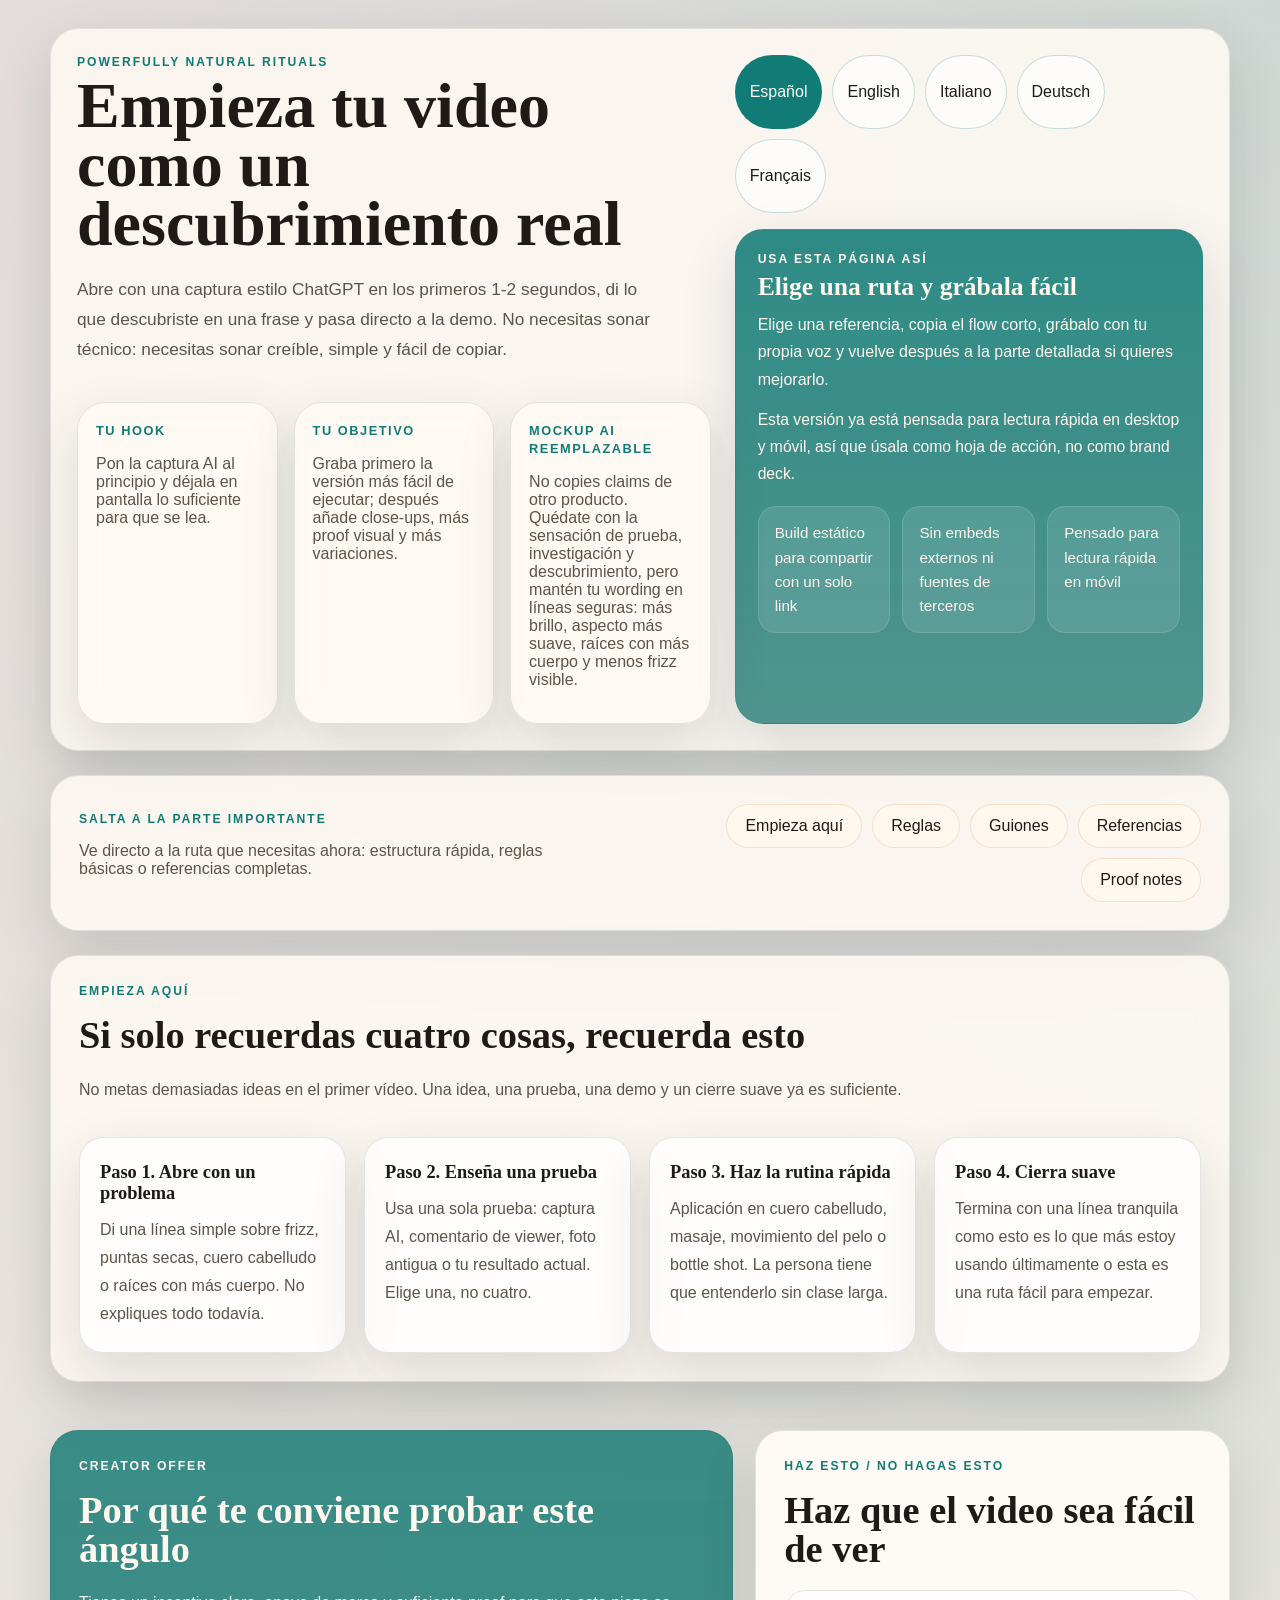
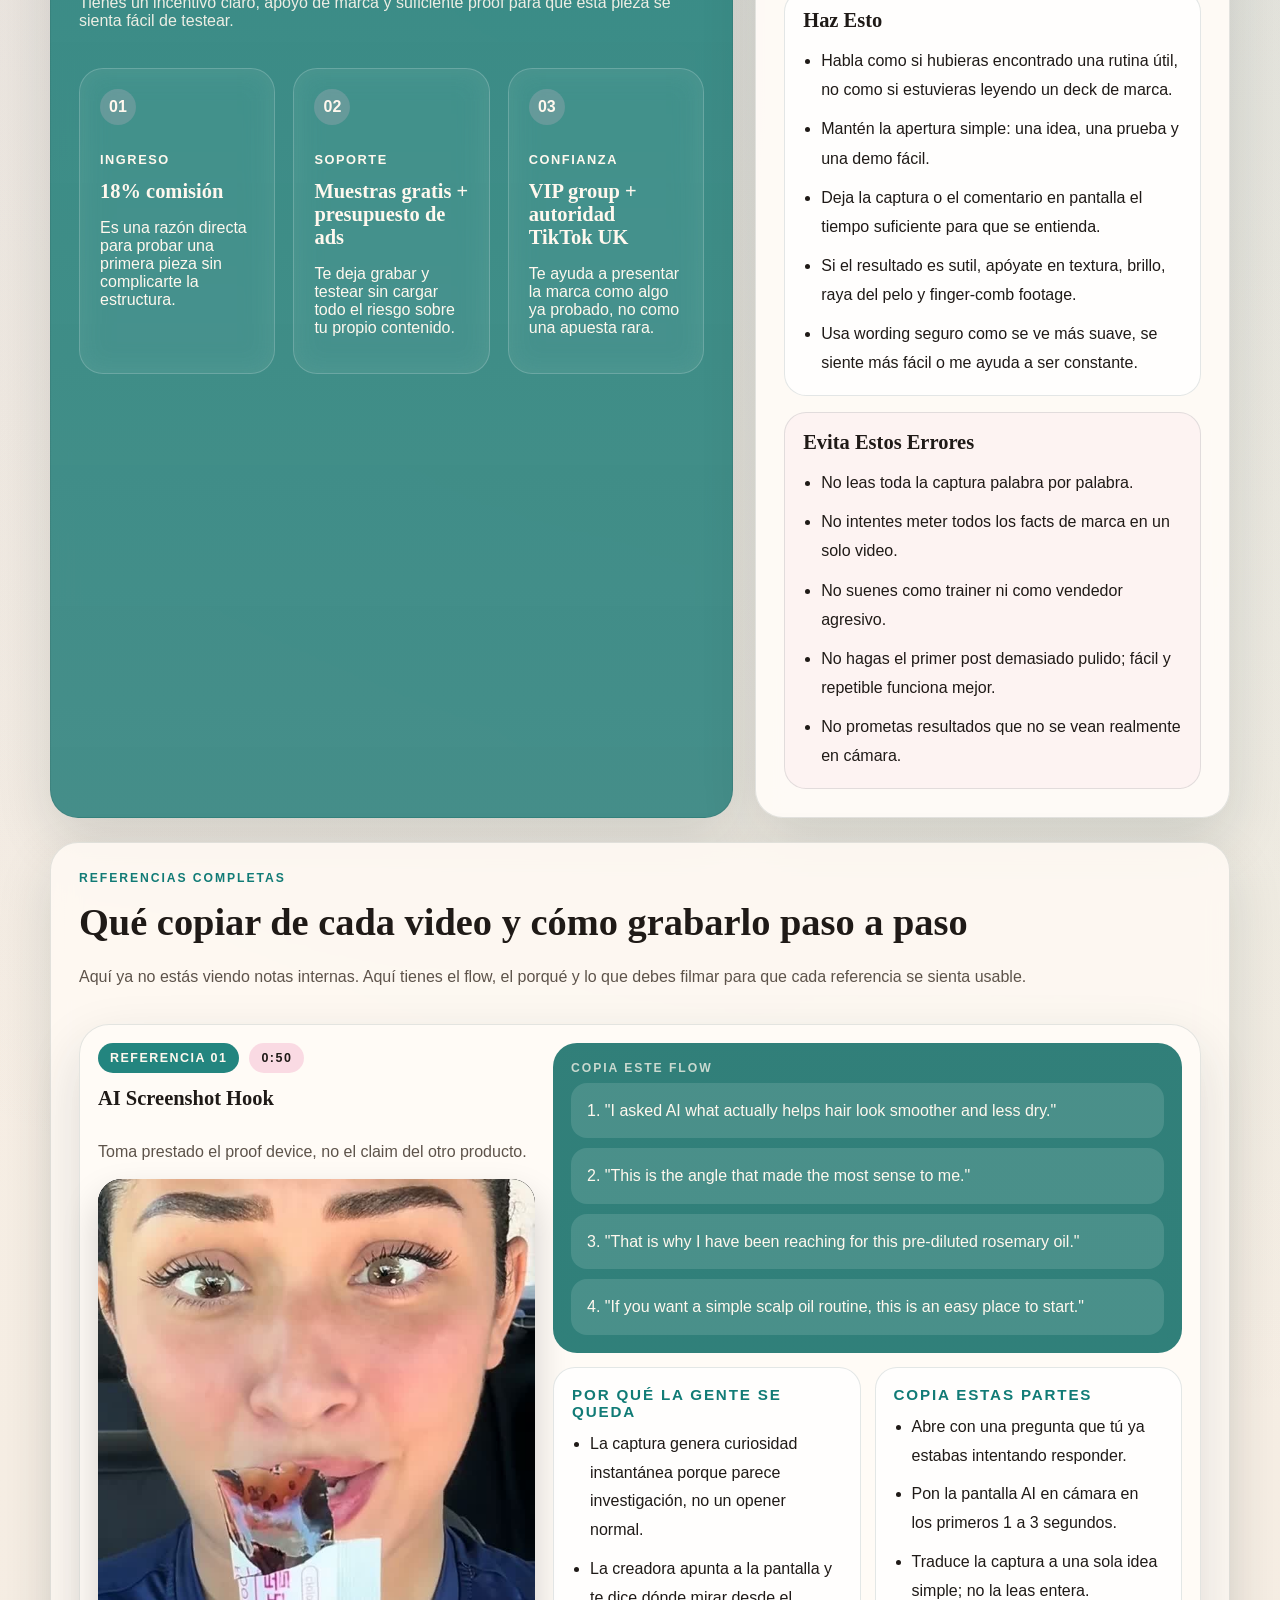
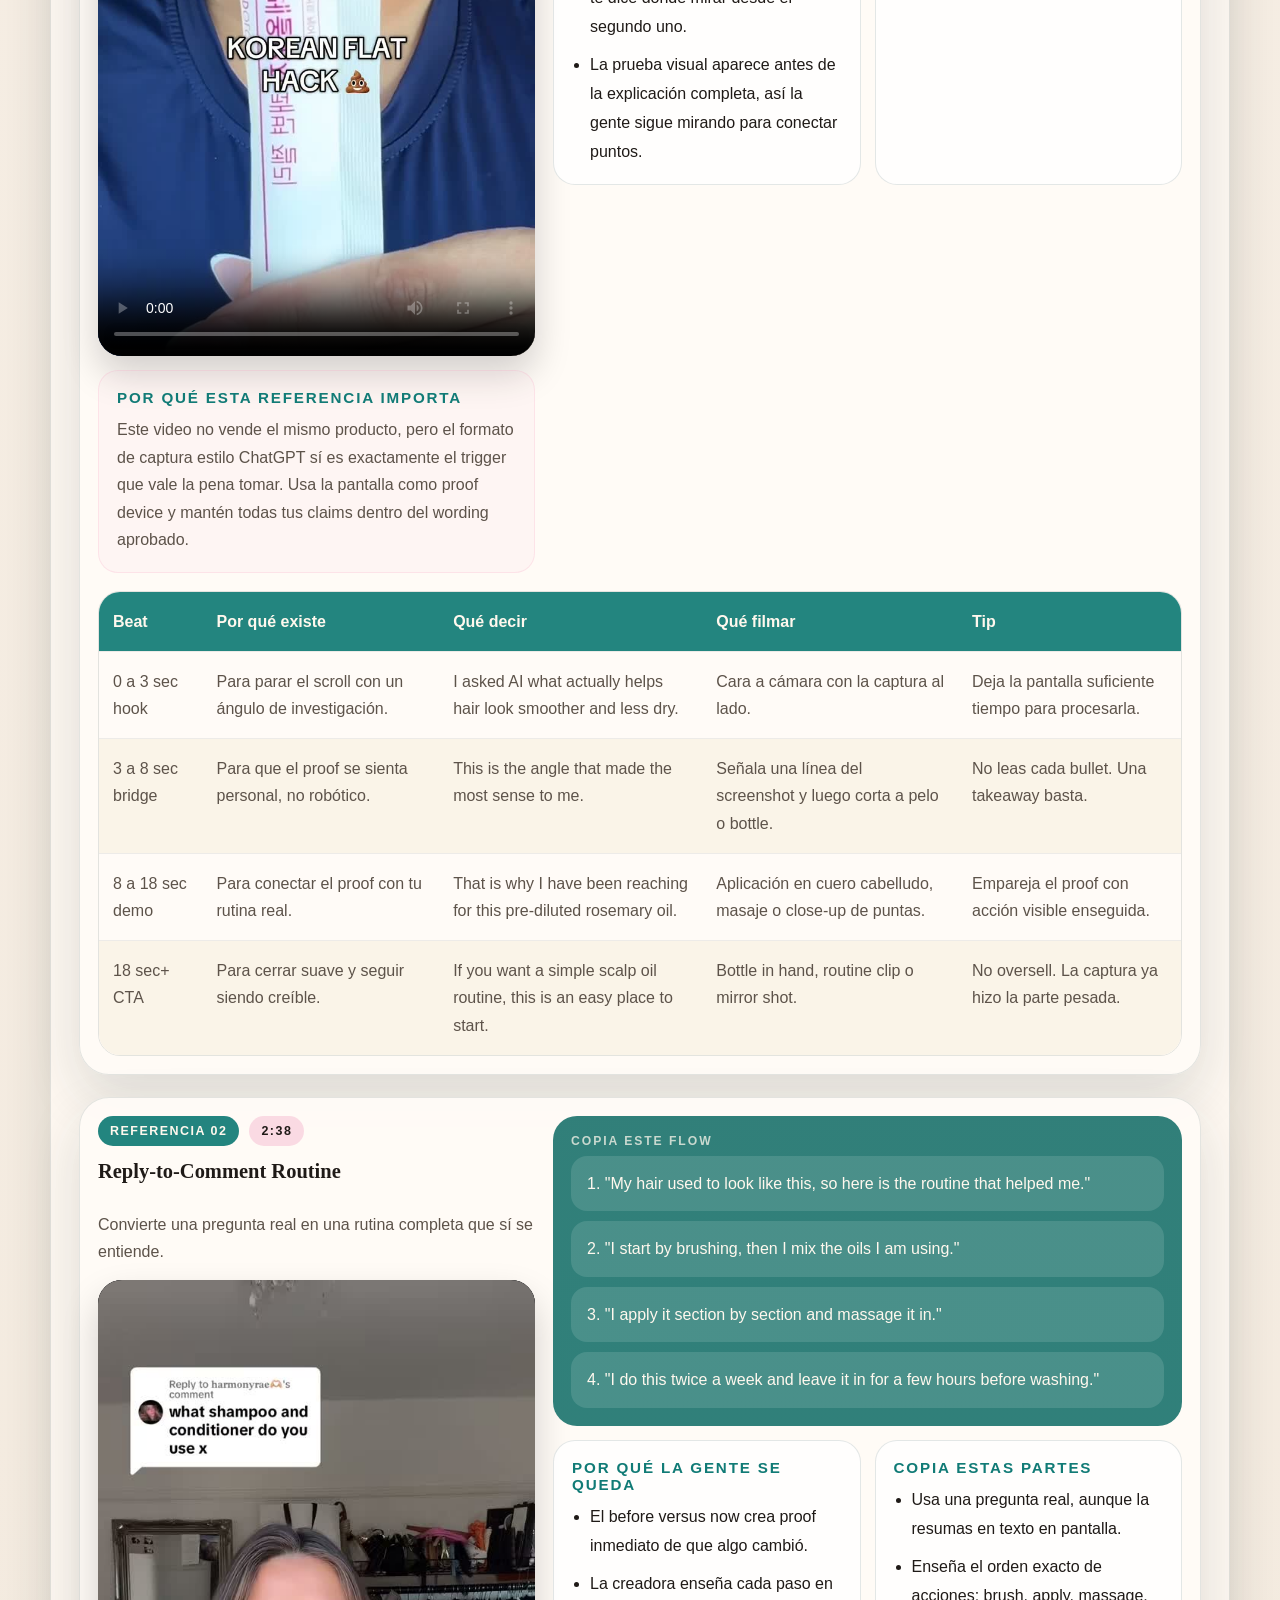
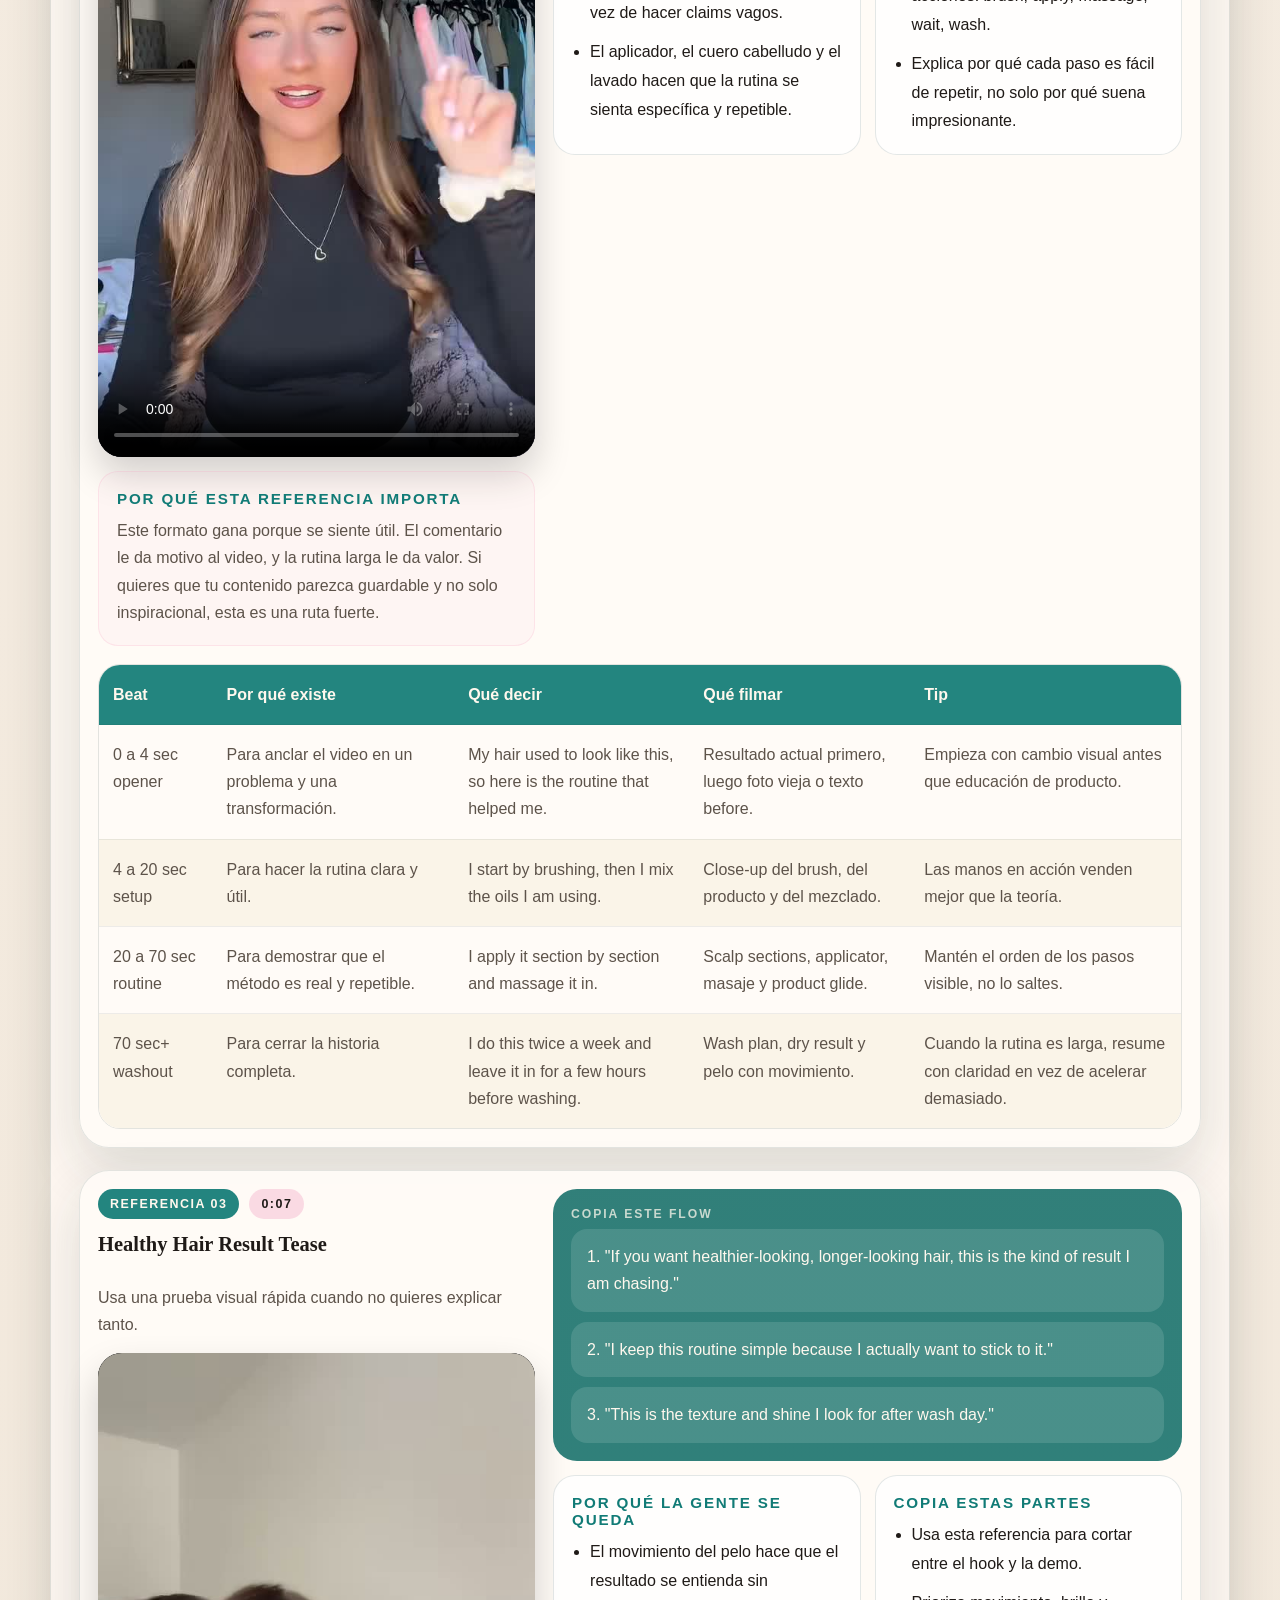
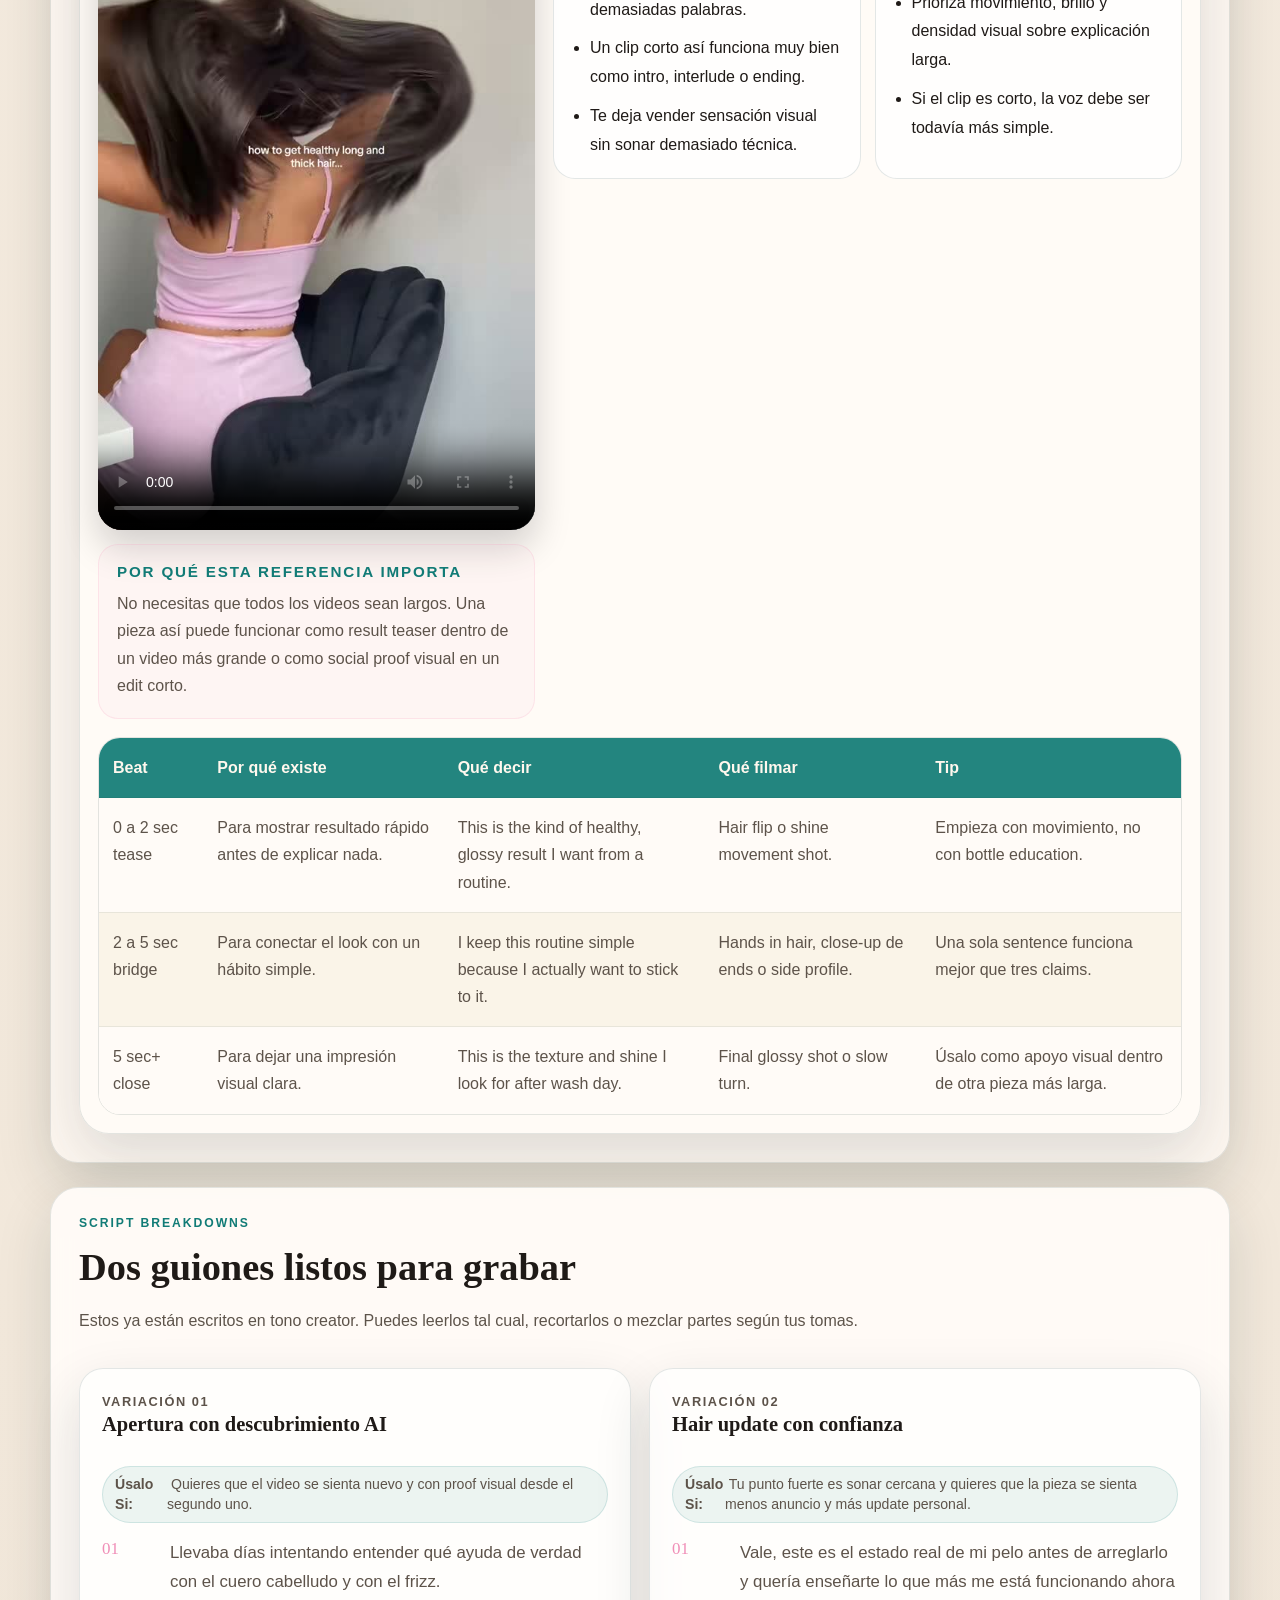
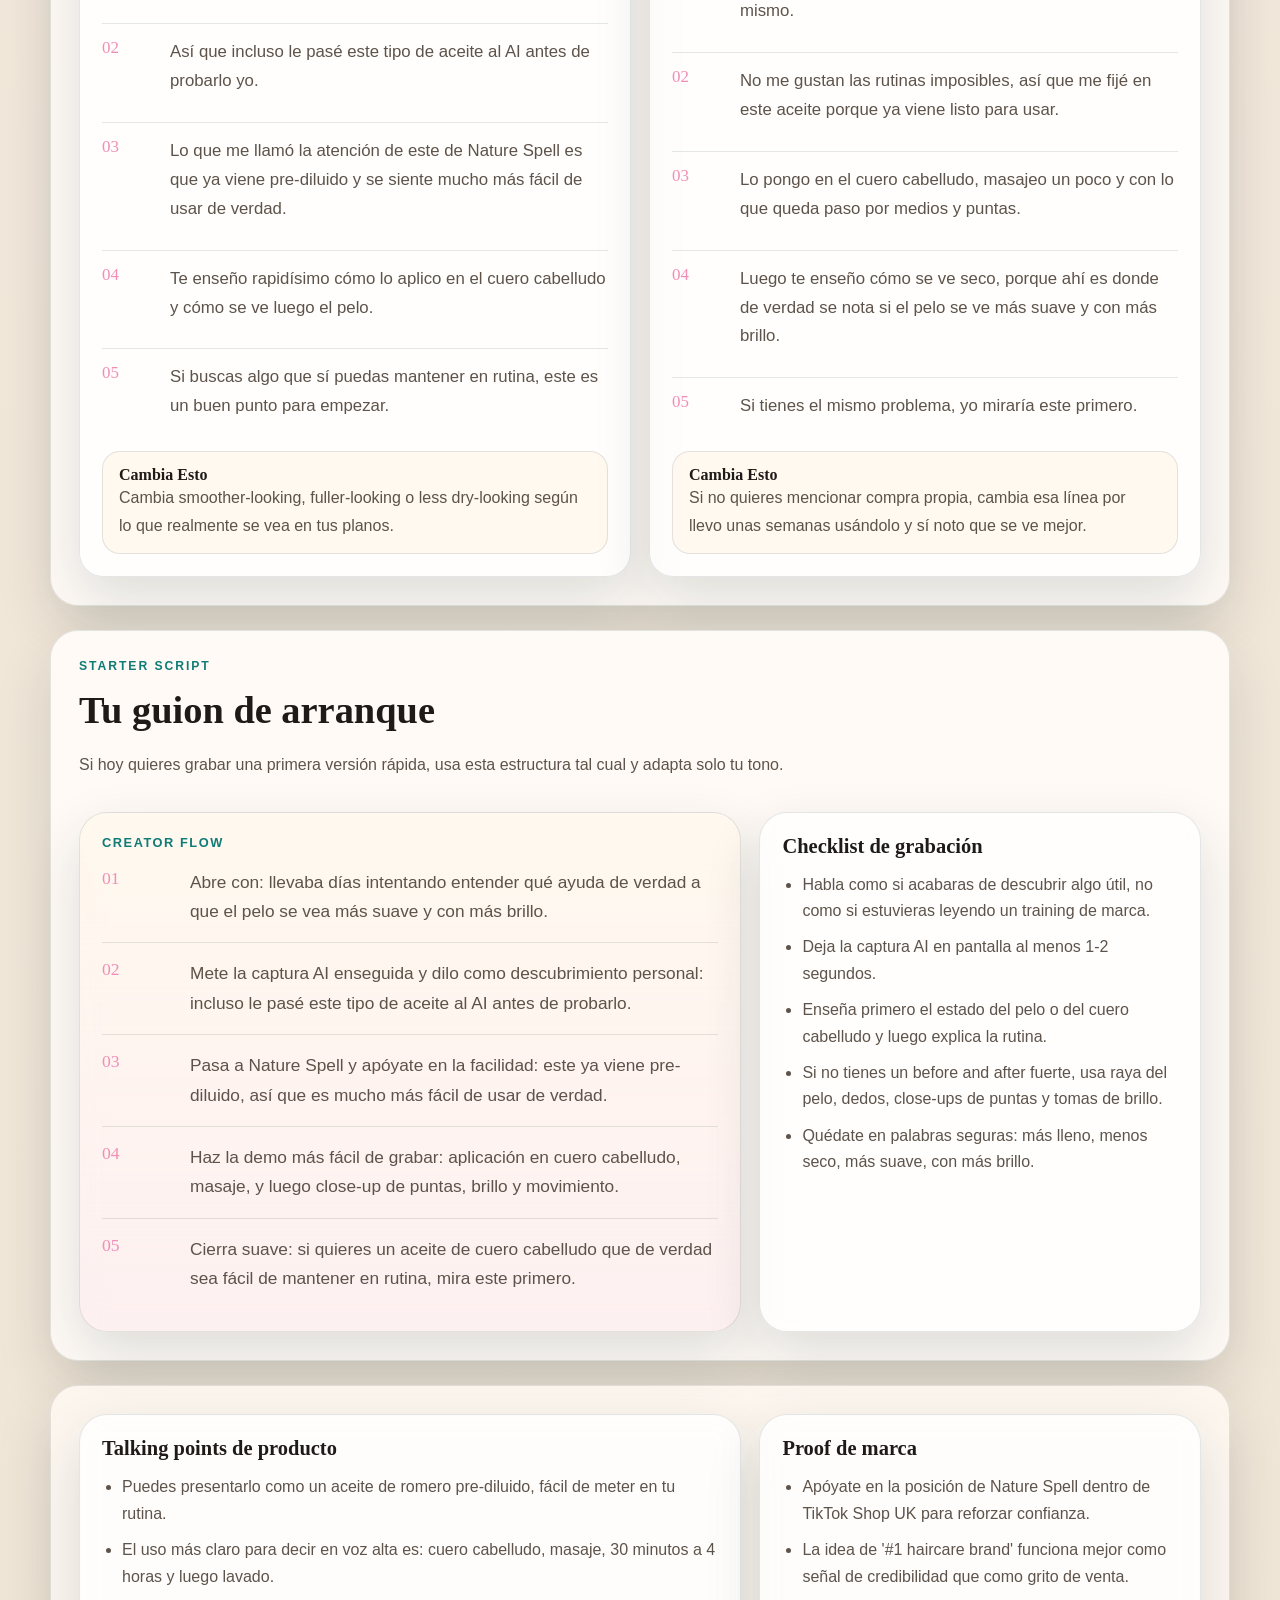
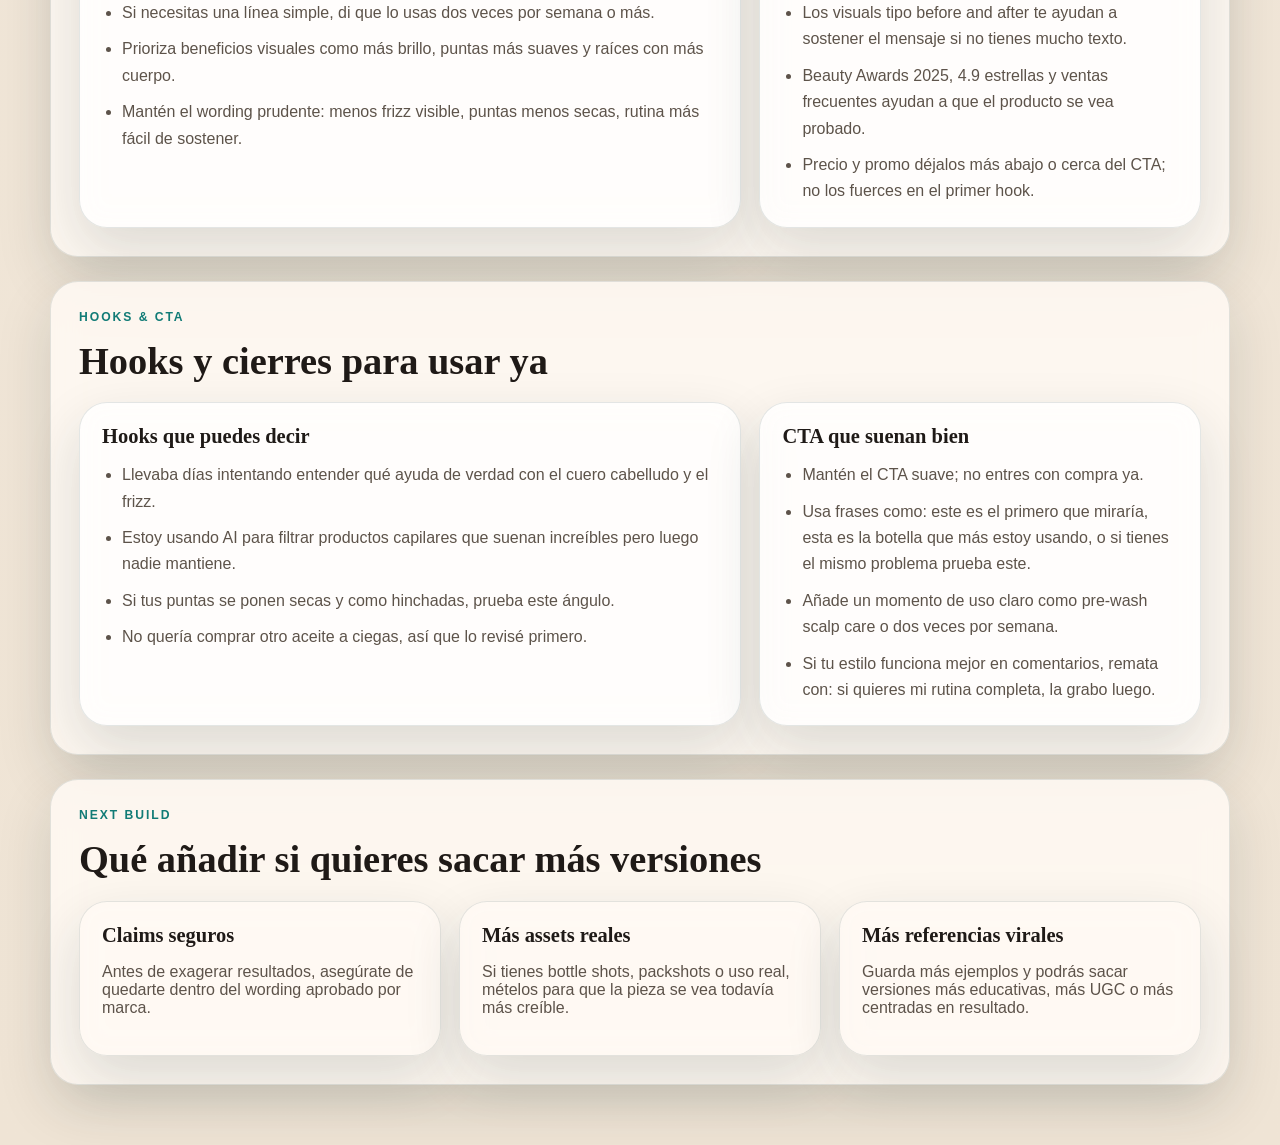
==== naturespell-site/index.html @ fb3a2ff1 "Restore detailed creator brief layout" ====
<!DOCTYPE html>
<html lang="es">
  <head>
    <meta charset="UTF-8" />
    <meta name="viewport" content="width=device-width, initial-scale=1.0" />
    <title>Nature Spell Creator Brief</title>
    <link rel="stylesheet" href="styles.css" />
  </head>
  <body>
    <div class="page-shell">
      <header class="topbar">
        <div class="topbar-copy">
          <p class="eyebrow" data-i18n="brandEyebrow"></p>
          <h1 data-i18n="heroTitle"></h1>
          <p class="lede topbar-lede" data-i18n="heroIntro"></p>

          <div class="hero-cards">
            <article class="mini-card">
              <span class="mini-label" data-i18n="focusLabel"></span>
              <p data-i18n="focusText"></p>
            </article>
            <article class="mini-card">
              <span class="mini-label" data-i18n="goalLabel"></span>
              <p data-i18n="goalText"></p>
            </article>
            <article class="mini-card">
              <span class="mini-label" data-i18n="mockupLabel"></span>
              <p data-i18n="heroNote"></p>
            </article>
          </div>
        </div>
        <div class="topbar-side">
          <div class="language-switcher" aria-label="Language switcher">
            <button class="lang-btn active" data-lang="es">Español</button>
            <button class="lang-btn" data-lang="en">English</button>
            <button class="lang-btn" data-lang="it">Italiano</button>
            <button class="lang-btn" data-lang="de">Deutsch</button>
            <button class="lang-btn" data-lang="fr">Français</button>
          </div>

          <article class="guide-card">
            <p class="eyebrow" data-i18n="guideEyebrow"></p>
            <h2 class="guide-title" data-i18n="guideTitle"></h2>
            <p class="guide-copy" data-i18n="guideBody"></p>
            <p class="guide-note" data-i18n="guideNote"></p>
            <div class="guide-pill-grid" id="guidePills"></div>
          </article>
        </div>
      </header>

      <main>
        <section class="jump-strip section">
          <div class="jump-copy">
            <p class="eyebrow" data-i18n="jumpEyebrow"></p>
            <p class="section-copy" data-i18n="jumpIntro"></p>
          </div>
          <div class="jump-links" id="jumpChips"></div>
        </section>

        <section class="section start-section" id="start">
          <div class="section-heading">
            <p class="eyebrow" data-i18n="startEyebrow"></p>
            <h2 data-i18n="startTitle"></h2>
            <p class="section-copy" data-i18n="startIntro"></p>
          </div>
          <div class="start-grid" id="startCards"></div>
        </section>

        <section class="creator-grid">
          <article class="section offer-panel" id="proof-notes">
            <div class="section-heading">
              <p class="eyebrow" data-i18n="offerEyebrow"></p>
              <h2 data-i18n="offerTitle"></h2>
              <p class="section-copy" data-i18n="offerIntro"></p>
            </div>
            <div class="offer-grid" id="offerCards"></div>
          </article>

          <article class="section rules-panel" id="rules">
            <div class="section-heading">
              <p class="eyebrow" data-i18n="rulesEyebrow"></p>
              <h2 data-i18n="rulesTitle"></h2>
            </div>
            <div class="rules-card-grid">
              <article class="rule-card">
                <h3 data-i18n="doTitle"></h3>
                <ul id="doList"></ul>
              </article>
              <article class="rule-card rule-card-soft">
                <h3 data-i18n="dontTitle"></h3>
                <ul id="dontList"></ul>
              </article>
            </div>
          </article>
        </section>

        <section class="section reference-detail-section" id="references">
          <div class="section-heading">
            <p class="eyebrow" data-i18n="referenceDetailEyebrow"></p>
            <h2 data-i18n="referenceDetailTitle"></h2>
            <p class="section-copy" data-i18n="referenceDetailIntro"></p>
          </div>
          <div class="reference-detail-grid" id="referenceDetailCards"></div>
        </section>

        <section class="section section-alt" id="brief-table">
          <div class="section-heading">
            <p class="eyebrow" data-i18n="scriptBreakdownEyebrow"></p>
            <h2 data-i18n="scriptBreakdownTitle"></h2>
            <p class="section-copy" data-i18n="scriptBreakdownIntro"></p>
          </div>
          <div class="script-breakdown-grid" id="scriptBreakdowns"></div>
        </section>

        <section class="section section-alt">
          <div class="section-heading">
            <p class="eyebrow" data-i18n="starterEyebrow"></p>
            <h2 data-i18n="starterTitle"></h2>
            <p class="section-copy" data-i18n="starterIntro"></p>
          </div>
          <div class="starter-layout">
            <article class="script-card">
              <div class="script-card-header">
                <span data-i18n="scriptLabel"></span>
              </div>
              <div id="starterScript"></div>
            </article>
            <article class="tip-card">
              <h3 data-i18n="creatorChecklistTitle"></h3>
              <ul id="creatorChecklist"></ul>
            </article>
          </div>
        </section>

        <section class="section">
          <div class="two-column">
            <article class="tip-card">
              <h3 data-i18n="productBulletsTitle"></h3>
              <ul id="productBullets"></ul>
            </article>
            <article class="tip-card">
              <h3 data-i18n="brandBulletsTitle"></h3>
              <ul id="brandBullets"></ul>
            </article>
          </div>
        </section>

        <section class="section">
          <div class="section-heading">
            <p class="eyebrow" data-i18n="hooksEyebrow"></p>
            <h2 data-i18n="hooksTitle"></h2>
          </div>
          <div class="two-column">
            <article class="tip-card">
              <h3 data-i18n="hooksCardTitle"></h3>
              <ul id="hookList"></ul>
            </article>
            <article class="tip-card">
              <h3 data-i18n="ctaCardTitle"></h3>
              <ul id="ctaList"></ul>
            </article>
          </div>
        </section>

        <section class="section">
          <div class="section-heading">
            <p class="eyebrow" data-i18n="nextEyebrow"></p>
            <h2 data-i18n="nextTitle"></h2>
          </div>
          <div class="next-grid">
            <article class="next-card">
              <h3 data-i18n="nextBlockOneTitle"></h3>
              <p data-i18n="nextBlockOneBody"></p>
            </article>
            <article class="next-card">
              <h3 data-i18n="nextBlockTwoTitle"></h3>
              <p data-i18n="nextBlockTwoBody"></p>
            </article>
            <article class="next-card">
              <h3 data-i18n="nextBlockThreeTitle"></h3>
              <p data-i18n="nextBlockThreeBody"></p>
            </article>
          </div>
        </section>
      </main>
    </div>

    <script src="script.js"></script>
  </body>
</html>
---- naturespell-site/styles.css ----
:root {
  --bg: #f4efe6;
  --paper: rgba(255, 250, 244, 0.86);
  --paper-strong: rgba(255, 251, 247, 0.96);
  --ink: #1f1a17;
  --muted: #5d534a;
  --line: rgba(25, 60, 56, 0.12);
  --brand: #117b76;
  --brand-deep: #0d6762;
  --pink: #f6bfd4;
  --pink-strong: #f08eb7;
  --cream: #fff8ee;
  --gold: #d89354;
  --shadow: 0 22px 55px rgba(20, 44, 40, 0.14);
}

* {
  box-sizing: border-box;
}

html {
  scroll-behavior: smooth;
}

body {
  margin: 0;
  font-family: "Avenir Next", "Trebuchet MS", sans-serif;
  color: var(--ink);
  background:
    radial-gradient(circle at top left, rgba(246, 191, 212, 0.22), transparent 26%),
    radial-gradient(circle at top right, rgba(17, 123, 118, 0.2), transparent 28%),
    linear-gradient(180deg, #f9f2ea 0%, #efe4d5 100%);
}

body::before {
  content: "";
  position: fixed;
  inset: 0;
  pointer-events: none;
  background-image:
    linear-gradient(rgba(255, 255, 255, 0.12) 1px, transparent 1px),
    linear-gradient(90deg, rgba(255, 255, 255, 0.12) 1px, transparent 1px);
  background-size: 30px 30px;
  mask-image: linear-gradient(180deg, rgba(0, 0, 0, 0.25), transparent 82%);
}

.page-shell {
  width: min(1180px, calc(100% - 32px));
  margin: 0 auto;
  padding: 28px 0 60px;
}

.topbar,
.hero-copy,
.phone-stage,
.section,
.mini-card,
.script-card,
.tip-card,
.next-card,
.offer-card,
.insight-card,
.proof-card,
.reference-card {
  backdrop-filter: blur(14px);
}

.topbar {
  display: grid;
  grid-template-columns: minmax(0, 1.15fr) minmax(340px, 0.85fr);
  gap: 24px;
  align-items: stretch;
  padding: 26px;
  background: var(--paper);
  border: 1px solid var(--line);
  border-radius: 28px;
  box-shadow: var(--shadow);
}

.topbar-copy {
  display: grid;
  align-content: start;
}

.topbar-side {
  display: grid;
  gap: 16px;
}

.eyebrow {
  margin: 0 0 8px;
  letter-spacing: 0.16em;
  text-transform: uppercase;
  font-size: 0.76rem;
  color: var(--brand);
  font-weight: 700;
}

h1,
h2,
h3,
.script-index {
  font-family: Georgia, "Times New Roman", serif;
}

h1 {
  margin: 0;
  font-size: clamp(2.8rem, 5vw, 5.2rem);
  line-height: 0.92;
  max-width: 680px;
}

h2 {
  margin: 0;
  font-size: clamp(1.85rem, 3vw, 2.9rem);
  line-height: 1;
}

h3 {
  margin: 0 0 14px;
  font-size: 1.28rem;
}

.language-switcher {
  display: flex;
  flex-wrap: wrap;
  gap: 10px;
  justify-content: flex-start;
}

.lang-btn {
  border: 1px solid rgba(17, 123, 118, 0.24);
  background: rgba(255, 255, 255, 0.76);
  color: var(--ink);
  border-radius: 999px;
  padding: 10px 14px;
  font: inherit;
  cursor: pointer;
  transition: transform 160ms ease, background 160ms ease, color 160ms ease;
}

.lang-btn:hover,
.lang-btn:focus-visible {
  transform: translateY(-1px);
  background: rgba(246, 191, 212, 0.44);
  outline: none;
}

.lang-btn.active {
  background: var(--brand);
  color: #fcfaf5;
  border-color: transparent;
}

.hero-copy,
.phone-stage,
.section,
.mini-card,
.script-card,
.tip-card,
.next-card,
.reference-card {
  background: var(--paper);
  border: 1px solid var(--line);
  border-radius: 28px;
  box-shadow: var(--shadow);
}

.hero-copy {
  padding: 30px;
}

.topbar-lede {
  margin-top: 18px;
  max-width: 18ch;
  font-size: 1.25rem;
  line-height: 1.48;
}

.lede,
.hero-note,
.section-copy,
.next-card p,
.mini-card p,
.tip-card li,
.proof-card p,
.insight-card p,
.offer-card p,
.script-line p {
  color: var(--muted);
}

.lede {
  font-size: 1.08rem;
  line-height: 1.75;
  margin: 20px 0 16px;
  max-width: 60ch;
}

.hero-note {
  margin: 0;
  padding: 16px 18px;
  border-left: 4px solid var(--gold);
  background: rgba(240, 142, 183, 0.1);
  border-radius: 18px;
  line-height: 1.7;
}

.hero-cards {
  display: grid;
  grid-template-columns: repeat(3, minmax(0, 1fr));
  gap: 16px;
  margin-top: 22px;
}

.mini-card {
  padding: 18px;
}

.guide-card {
  padding: 22px;
  border-radius: 28px;
  background: linear-gradient(180deg, rgba(17, 123, 118, 0.88), rgba(69, 142, 136, 0.94));
  border: 1px solid rgba(17, 123, 118, 0.18);
  color: var(--cream);
  box-shadow: var(--shadow);
}

.guide-card .eyebrow,
.guide-card h2,
.guide-card p,
.guide-pill {
  color: var(--cream);
}

.guide-title {
  font-size: clamp(1.55rem, 2vw, 2rem);
  line-height: 1.05;
  margin-bottom: 10px;
}

.guide-copy,
.guide-note {
  margin: 0;
  line-height: 1.72;
  color: rgba(255, 248, 238, 0.92);
}

.guide-note {
  font-size: 0.98rem;
  color: rgba(255, 248, 238, 0.76);
  margin-top: 14px;
}

.guide-pill-grid {
  display: grid;
  grid-template-columns: repeat(3, minmax(0, 1fr));
  gap: 12px;
  margin-top: 18px;
}

.guide-pill {
  padding: 14px 16px;
  border-radius: 18px;
  background: rgba(255, 255, 255, 0.1);
  border: 1px solid rgba(255, 255, 255, 0.12);
  font-size: 0.95rem;
  line-height: 1.6;
}

.mini-label,
.phone-caption span,
.offer-kicker {
  font-size: 0.8rem;
  font-weight: 700;
  letter-spacing: 0.12em;
  text-transform: uppercase;
  color: var(--brand);
}

.phone-stage {
  position: relative;
  overflow: hidden;
  padding: 24px;
  min-height: 100%;
  background:
    radial-gradient(circle at 18% 18%, rgba(246, 191, 212, 0.4), transparent 24%),
    radial-gradient(circle at 88% 76%, rgba(17, 123, 118, 0.22), transparent 34%),
    linear-gradient(180deg, rgba(14, 121, 116, 0.08), rgba(255, 248, 238, 0.85));
}

.phone-stage::after {
  content: "";
  position: absolute;
  inset: auto -8% -20% auto;
  width: 240px;
  height: 240px;
  border-radius: 50%;
  background: rgba(246, 191, 212, 0.22);
  filter: blur(10px);
}

.phone-caption {
  margin-bottom: 18px;
}

.phone-image {
  display: block;
  width: min(100%, 390px);
  margin: 0 auto;
  filter: drop-shadow(0 18px 30px rgba(0, 0, 0, 0.18));
}

.section {
  margin-top: 24px;
  padding: 28px;
}

.jump-strip {
  display: flex;
  align-items: center;
  justify-content: space-between;
  gap: 20px;
}

.jump-copy {
  max-width: 520px;
}

.jump-links {
  display: flex;
  flex-wrap: wrap;
  gap: 10px;
  justify-content: flex-end;
}

.jump-chip {
  display: inline-flex;
  align-items: center;
  padding: 12px 18px;
  border-radius: 999px;
  border: 1px solid rgba(216, 147, 84, 0.24);
  background: rgba(255, 248, 238, 0.94);
  color: var(--ink);
  text-decoration: none;
  transition: transform 160ms ease, background 160ms ease;
}

.jump-chip:hover,
.jump-chip:focus-visible {
  transform: translateY(-1px);
  background: rgba(246, 191, 212, 0.22);
  outline: none;
}

.start-grid {
  display: grid;
  grid-template-columns: repeat(4, minmax(0, 1fr));
  gap: 18px;
}

.start-card {
  padding: 24px 20px;
  border-radius: 24px;
  border: 1px solid var(--line);
  background: rgba(255, 255, 255, 0.72);
  box-shadow: var(--shadow);
}

.start-card h3 {
  font-size: 1.15rem;
  margin-bottom: 12px;
}

.start-card p {
  margin: 0;
  color: var(--muted);
  line-height: 1.76;
}

.creator-grid {
  display: grid;
  grid-template-columns: minmax(0, 1.18fr) minmax(320px, 0.82fr);
  gap: 22px;
  margin-top: 24px;
}

.offer-panel {
  background: linear-gradient(180deg, rgba(42, 132, 126, 0.92), rgba(59, 137, 132, 0.95));
  color: var(--cream);
}

.offer-panel .eyebrow,
.offer-panel h2,
.offer-panel .section-copy {
  color: var(--cream);
}

.offer-panel .section-copy {
  opacity: 0.9;
}

.rules-panel {
  background: rgba(255, 251, 247, 0.94);
}

.rules-card-grid {
  display: grid;
  gap: 16px;
}

.rule-card {
  padding: 18px;
  border-radius: 22px;
  border: 1px solid var(--line);
  background: rgba(255, 255, 255, 0.82);
}

.rule-card-soft {
  background: rgba(246, 191, 212, 0.12);
}

.rule-card ul {
  padding-left: 18px;
}

.rule-card li {
  line-height: 1.82;
}

.reference-detail-grid {
  display: grid;
  gap: 22px;
}

.reference-detail-card {
  padding: 18px;
  border-radius: 30px;
  border: 1px solid var(--line);
  background: rgba(255, 251, 247, 0.96);
  box-shadow: var(--shadow);
}

.reference-detail-top {
  display: grid;
  grid-template-columns: minmax(300px, 0.82fr) minmax(0, 1.18fr);
  gap: 18px;
}

.reference-detail-video-column,
.reference-detail-copy-column {
  display: grid;
  gap: 14px;
  align-content: start;
}

.reference-detail-headline {
  display: flex;
  flex-wrap: wrap;
  gap: 10px;
  align-items: center;
}

.reference-badge,
.reference-duration {
  display: inline-flex;
  align-items: center;
  padding: 8px 12px;
  border-radius: 999px;
  font-size: 0.78rem;
  text-transform: uppercase;
  letter-spacing: 0.12em;
  font-weight: 700;
}

.reference-badge {
  background: rgba(17, 123, 118, 0.92);
  color: var(--cream);
}

.reference-duration {
  background: rgba(246, 191, 212, 0.55);
  color: var(--ink);
}

.reference-detail-subtitle,
.reference-note-box p {
  margin: 0;
  color: var(--muted);
  line-height: 1.72;
}

.reference-video-shell {
  overflow: hidden;
  border-radius: 24px;
  background: #0c0d10;
  box-shadow: 0 18px 36px rgba(12, 13, 16, 0.18);
}

.reference-video {
  display: block;
  width: 100%;
  aspect-ratio: 9 / 16;
  background: #0c0d10;
}

.reference-note-box {
  padding: 18px;
  border-radius: 20px;
  border: 1px solid rgba(240, 142, 183, 0.18);
  background: rgba(246, 191, 212, 0.1);
}

.reference-note-box h4,
.reference-mini-card h4 {
  margin: 0 0 10px;
  font-size: 0.95rem;
  letter-spacing: 0.12em;
  text-transform: uppercase;
  color: var(--brand);
}

.flow-box {
  padding: 18px;
  border-radius: 24px;
  background: linear-gradient(180deg, rgba(27, 114, 108, 0.9), rgba(40, 123, 117, 0.96));
}

.flow-box .eyebrow {
  color: rgba(255, 248, 238, 0.74);
}

.flow-lines {
  display: grid;
  gap: 10px;
}

.flow-line {
  padding: 14px 16px;
  border-radius: 16px;
  background: rgba(255, 255, 255, 0.12);
  color: var(--cream);
  line-height: 1.72;
}

.reference-mini-grid {
  display: grid;
  grid-template-columns: repeat(2, minmax(0, 1fr));
  gap: 14px;
}

.reference-mini-card {
  padding: 18px;
  border-radius: 22px;
  border: 1px solid var(--line);
  background: rgba(255, 255, 255, 0.82);
}

.reference-mini-card ul {
  padding-left: 18px;
}

.reference-mini-card li {
  line-height: 1.8;
}

.reference-table-wrap {
  overflow-x: auto;
  margin-top: 18px;
  border-radius: 22px;
  border: 1px solid var(--line);
}

.reference-table {
  width: 100%;
  border-collapse: collapse;
  min-width: 780px;
  background: rgba(255, 251, 247, 0.98);
}

.reference-table thead {
  background: rgba(17, 123, 118, 0.92);
}

.reference-table th,
.reference-table td {
  padding: 16px 14px;
  text-align: left;
  vertical-align: top;
  line-height: 1.7;
}

.reference-table th {
  color: var(--cream);
  font-weight: 600;
}

.reference-table td {
  border-top: 1px solid rgba(25, 60, 56, 0.08);
  color: var(--muted);
  background: rgba(255, 251, 247, 0.98);
}

.reference-table tbody tr:nth-child(even) td {
  background: rgba(250, 243, 232, 0.92);
}

.section-alt {
  background: var(--paper-strong);
}

.offer-section {
  background: linear-gradient(180deg, rgba(17, 123, 118, 0.92), rgba(13, 103, 98, 0.96));
  color: var(--cream);
}

.offer-section .eyebrow,
.offer-section .section-copy,
.offer-section h2,
.offer-card p,
.offer-card h3,
.offer-kicker {
  color: var(--cream);
}

.offer-section .section-copy {
  opacity: 0.88;
}

.section-heading {
  display: grid;
  gap: 10px;
  margin-bottom: 22px;
}

.offer-grid,
.insight-grid,
.proof-grid,
.next-grid,
.product-layout,
.reference-grid,
.breakdown-grid,
.script-breakdown-grid {
  display: grid;
  gap: 18px;
}

.offer-grid,
.insight-grid,
.proof-grid,
.next-grid {
  grid-template-columns: repeat(3, minmax(0, 1fr));
}

.reference-grid {
  grid-template-columns: repeat(2, minmax(0, 1fr));
}

.breakdown-grid,
.script-breakdown-grid {
  grid-template-columns: repeat(2, minmax(0, 1fr));
}

.product-layout {
  grid-template-columns: repeat(2, minmax(0, 1fr));
}

.offer-card,
.insight-card,
.proof-card {
  padding: 20px;
  border-radius: 24px;
  border: 1px solid var(--line);
  background: rgba(255, 255, 255, 0.62);
}

.reference-card {
  display: grid;
  grid-template-columns: minmax(0, 0.92fr) minmax(0, 1.08fr);
  gap: 18px;
  padding: 20px;
}

.video-breakdown-card,
.script-breakdown-card {
  border-radius: 24px;
  border: 1px solid var(--line);
  background: rgba(255, 255, 255, 0.68);
  box-shadow: var(--shadow);
  overflow: hidden;
}

.video-breakdown-card {
  display: grid;
  grid-template-rows: auto 1fr;
}

.video-breakdown-media {
  position: relative;
  aspect-ratio: 1 / 1.1;
  overflow: hidden;
  border-bottom: 1px solid var(--line);
  background: rgba(255, 248, 238, 0.72);
}

.video-breakdown-media img {
  width: 100%;
  height: 100%;
  object-fit: cover;
  display: block;
}

.video-breakdown-copy,
.script-breakdown-copy {
  padding: 22px;
}

.breakdown-steps {
  display: grid;
  gap: 12px;
  margin-top: 16px;
}

.breakdown-step {
  padding: 14px 16px;
  border-radius: 18px;
  background: rgba(17, 123, 118, 0.06);
  border: 1px solid rgba(17, 123, 118, 0.12);
}

.breakdown-step-head {
  display: flex;
  flex-wrap: wrap;
  gap: 10px;
  align-items: baseline;
  margin-bottom: 6px;
}

.step-time {
  font-size: 0.78rem;
  letter-spacing: 0.12em;
  text-transform: uppercase;
  color: var(--brand);
  font-weight: 700;
}

.breakdown-step h4,
.script-block h4 {
  margin: 0;
  font-size: 1rem;
  font-family: Georgia, "Times New Roman", serif;
}

.breakdown-step p,
.breakdown-note p,
.script-breakdown-copy p,
.script-line-block p {
  margin: 0;
  color: var(--muted);
  line-height: 1.72;
}

.script-line-block p {
  font-size: 1.05rem;
}

.breakdown-note {
  margin-top: 16px;
  padding: 16px 18px;
  border-radius: 18px;
  background: rgba(246, 191, 212, 0.14);
  border: 1px solid rgba(240, 142, 183, 0.18);
}

.script-breakdown-card {
  padding: 22px;
}

.script-breakdown-copy {
  padding: 0;
  display: grid;
  gap: 16px;
}

.script-meta {
  display: flex;
  flex-wrap: wrap;
  gap: 10px;
}

.script-chip {
  display: inline-flex;
  align-items: center;
  padding: 8px 12px;
  border-radius: 999px;
  font-size: 0.88rem;
  line-height: 1.4;
  background: rgba(17, 123, 118, 0.08);
  border: 1px solid rgba(17, 123, 118, 0.14);
  color: var(--muted);
}

.script-line-block {
  display: grid;
  gap: 12px;
}

.script-line-item {
  display: grid;
  grid-template-columns: 54px 1fr;
  gap: 14px;
  padding: 14px 0;
  border-top: 1px solid var(--line);
}

.script-line-item:first-child {
  border-top: 0;
  padding-top: 0;
}

.script-line-number {
  font-family: Georgia, "Times New Roman", serif;
  font-size: 1.06rem;
  color: var(--pink-strong);
}

.script-support-grid {
  display: grid;
  gap: 12px;
}

.script-block {
  padding: 14px 16px;
  border-radius: 18px;
  background: rgba(255, 248, 238, 0.82);
  border: 1px solid var(--line);
}

.reference-media {
  overflow: hidden;
  border-radius: 22px;
  border: 1px solid var(--line);
  background: rgba(255, 248, 238, 0.72);
  min-height: 100%;
}

.reference-media img {
  display: block;
  width: 100%;
  height: 100%;
  object-fit: cover;
}

.reference-copy {
  display: grid;
  gap: 14px;
  align-content: start;
}

.reference-meta {
  display: flex;
  flex-wrap: wrap;
  gap: 10px;
}

.reference-pill {
  display: inline-flex;
  align-items: center;
  gap: 8px;
  padding: 8px 12px;
  border-radius: 999px;
  background: rgba(17, 123, 118, 0.08);
  border: 1px solid rgba(17, 123, 118, 0.14);
  color: var(--muted);
  font-size: 0.9rem;
  line-height: 1.4;
}

.reference-pill strong,
.reference-takeaway strong {
  color: var(--brand-deep);
}

.reference-summary,
.reference-takeaway p {
  margin: 0;
  color: var(--muted);
  line-height: 1.72;
}

.reference-list-title {
  margin-bottom: 10px;
}

.reference-beats {
  padding-left: 18px;
}

.reference-takeaway {
  padding: 16px 18px;
  border-radius: 20px;
  background: rgba(246, 191, 212, 0.12);
  border: 1px solid rgba(240, 142, 183, 0.18);
}

.reference-takeaway p {
  margin-top: 8px;
}

.offer-card {
  background: rgba(255, 255, 255, 0.09);
  border-color: rgba(255, 255, 255, 0.18);
}

.insight-index,
.proof-index,
.offer-index {
  display: inline-flex;
  align-items: center;
  justify-content: center;
  width: 36px;
  height: 36px;
  margin-bottom: 14px;
  border-radius: 50%;
  font-weight: 700;
}

.insight-index,
.proof-index {
  background: rgba(246, 191, 212, 0.36);
  color: var(--brand);
}

.offer-index {
  background: rgba(246, 191, 212, 0.2);
  color: var(--cream);
}

.starter-layout,
.two-column {
  display: grid;
  grid-template-columns: 1.2fr 0.8fr;
  gap: 18px;
}

.script-card,
.tip-card,
.next-card {
  padding: 22px;
}

.tip-card {
  background: rgba(255, 255, 255, 0.72);
}

.script-card {
  background: linear-gradient(180deg, rgba(255, 248, 238, 0.95), rgba(246, 191, 212, 0.18));
}

.script-card-header {
  margin-bottom: 18px;
  display: flex;
  justify-content: space-between;
  color: var(--brand);
  text-transform: uppercase;
  letter-spacing: 0.12em;
  font-size: 0.8rem;
  font-weight: 700;
}

.script-line {
  display: grid;
  grid-template-columns: 74px 1fr;
  gap: 14px;
  padding: 16px 0;
  border-top: 1px solid var(--line);
}

.script-line:first-child {
  border-top: 0;
  padding-top: 0;
}

.script-index {
  font-size: 1.1rem;
  color: var(--pink-strong);
}

.script-line p {
  margin: 0;
  font-size: 1.08rem;
  line-height: 1.7;
}

ul {
  padding-left: 20px;
  margin: 0;
  display: grid;
  gap: 10px;
}

li {
  line-height: 1.65;
}

.next-card h3 {
  margin-bottom: 12px;
}

@media (max-width: 980px) {
  .hero-grid,
  .starter-layout,
  .two-column,
  .offer-grid,
  .insight-grid,
  .proof-grid,
  .next-grid,
  .product-layout,
  .reference-grid,
  .breakdown-grid,
  .script-breakdown-grid,
  .reference-card,
  .topbar,
  .creator-grid,
  .reference-detail-top,
  .reference-mini-grid,
  .start-grid,
  .guide-pill-grid,
  .jump-strip {
    grid-template-columns: 1fr;
  }

  .topbar {
    padding: 22px;
  }

  .language-switcher {
    justify-content: flex-start;
  }

  .jump-strip {
    display: grid;
  }

  .jump-links {
    justify-content: flex-start;
  }
}

@media (max-width: 640px) {
  .page-shell {
    width: min(100% - 18px, 1180px);
    padding-top: 14px;
    padding-bottom: 40px;
  }

  .topbar,
  .hero-copy,
  .phone-stage,
  .section,
  .script-card,
  .tip-card,
  .next-card,
  .offer-card,
  .reference-card {
    padding: 18px;
    border-radius: 22px;
  }

  .hero-cards {
    grid-template-columns: 1fr;
  }

  .script-line {
    grid-template-columns: 1fr;
    gap: 8px;
  }

  .script-line-item {
    grid-template-columns: 1fr;
    gap: 8px;
  }

  .reference-table {
    min-width: 640px;
  }
}
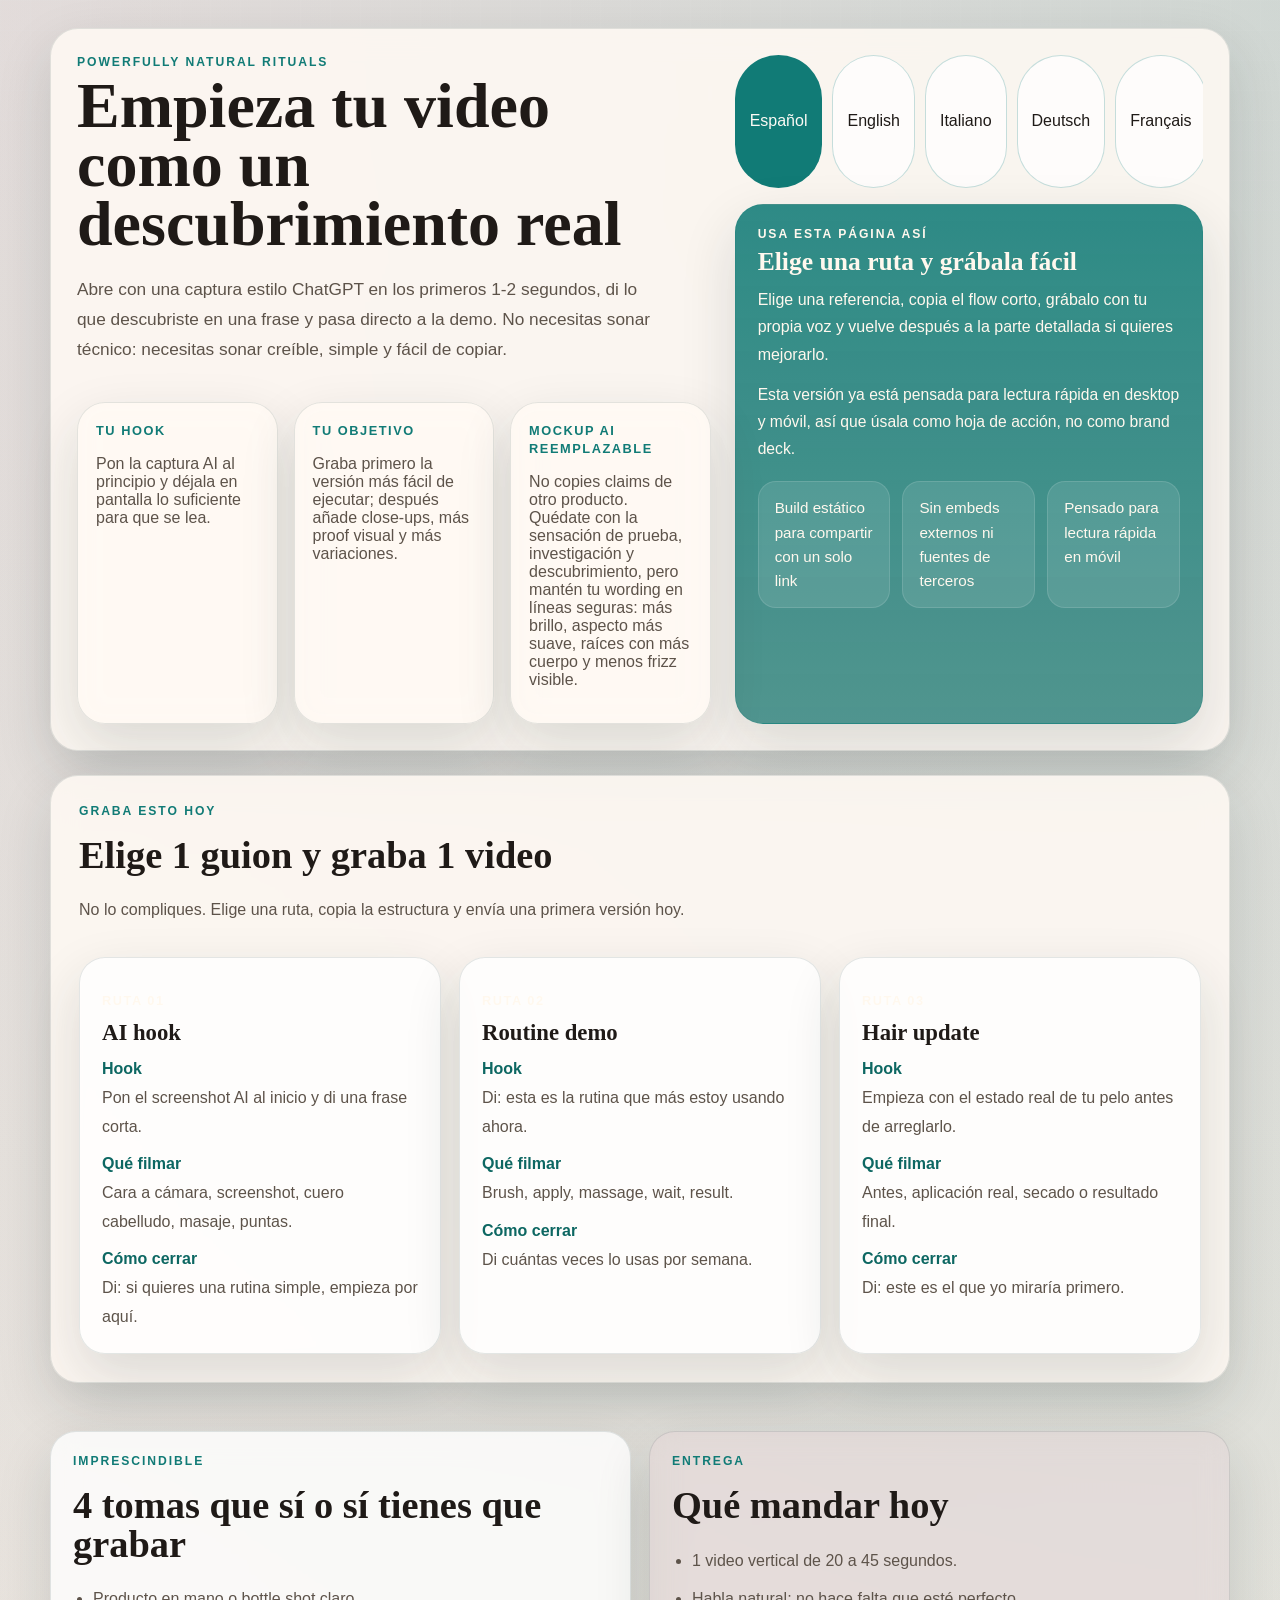
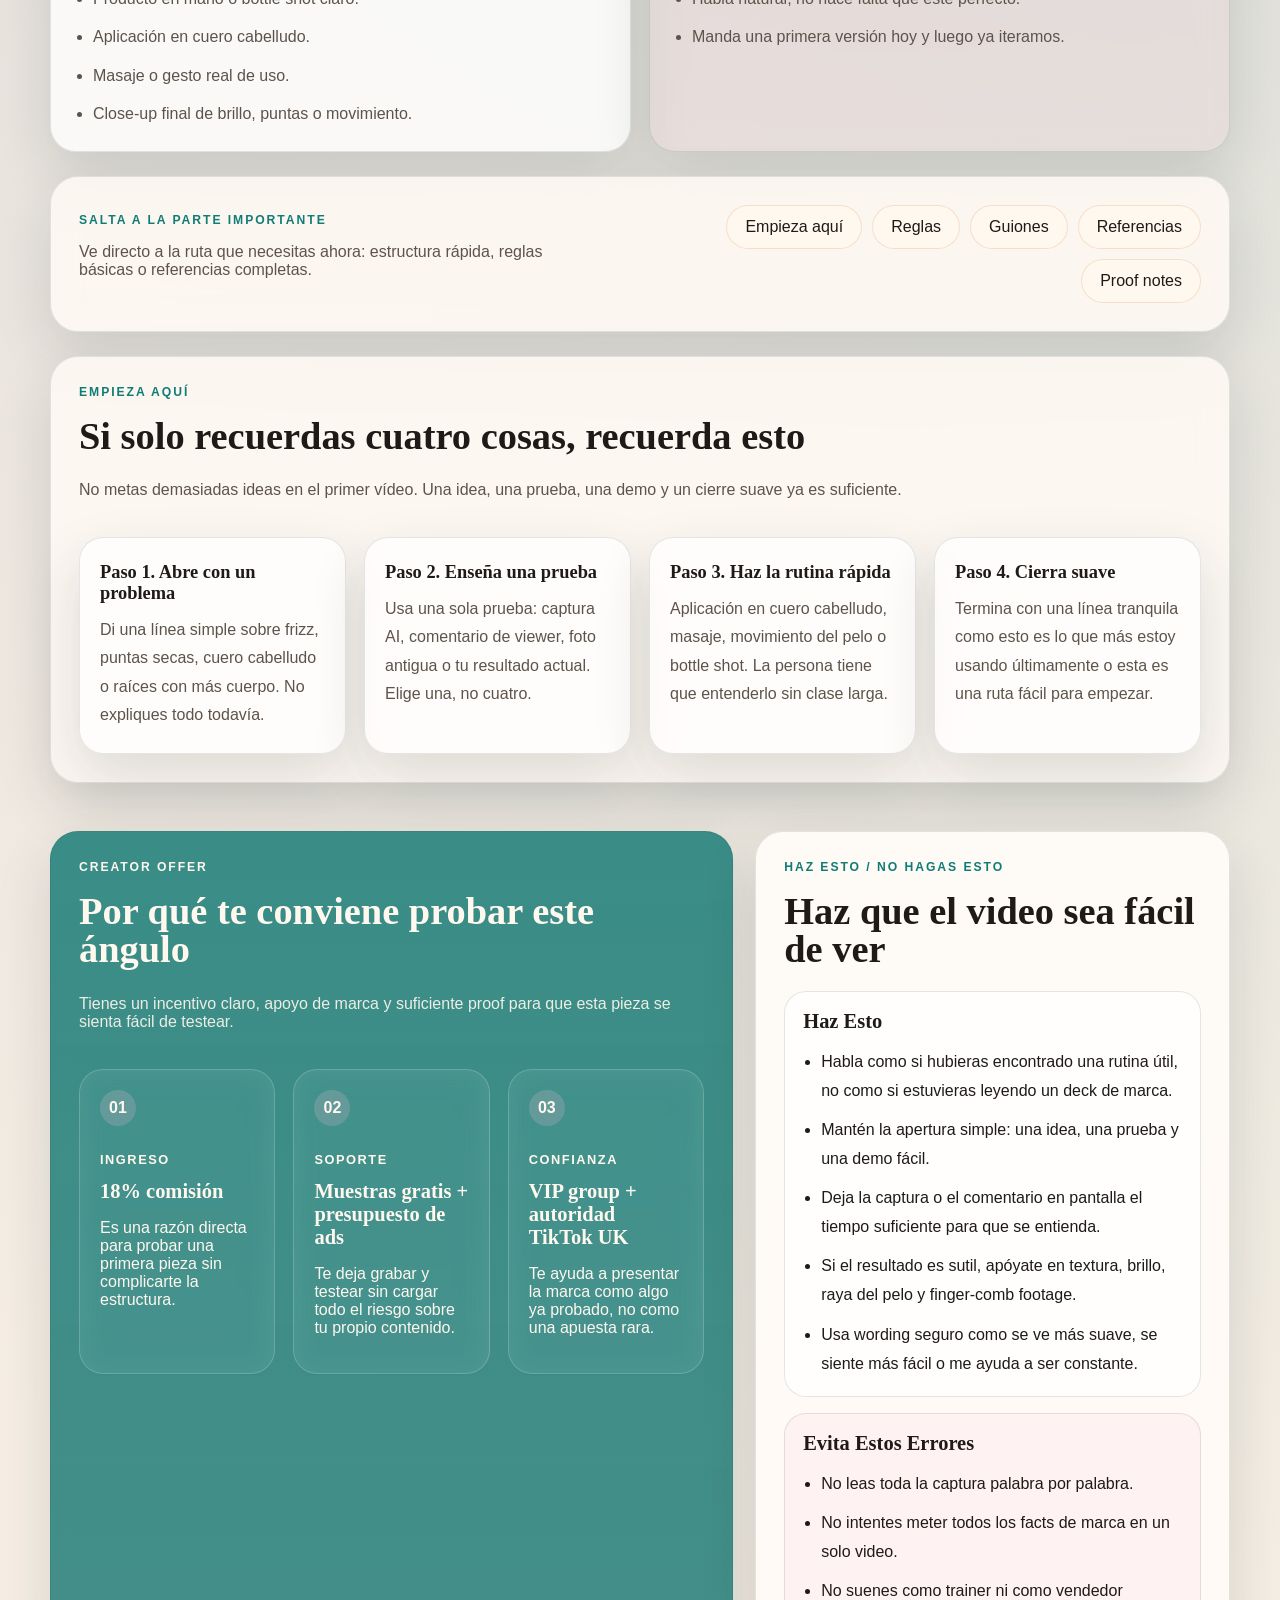
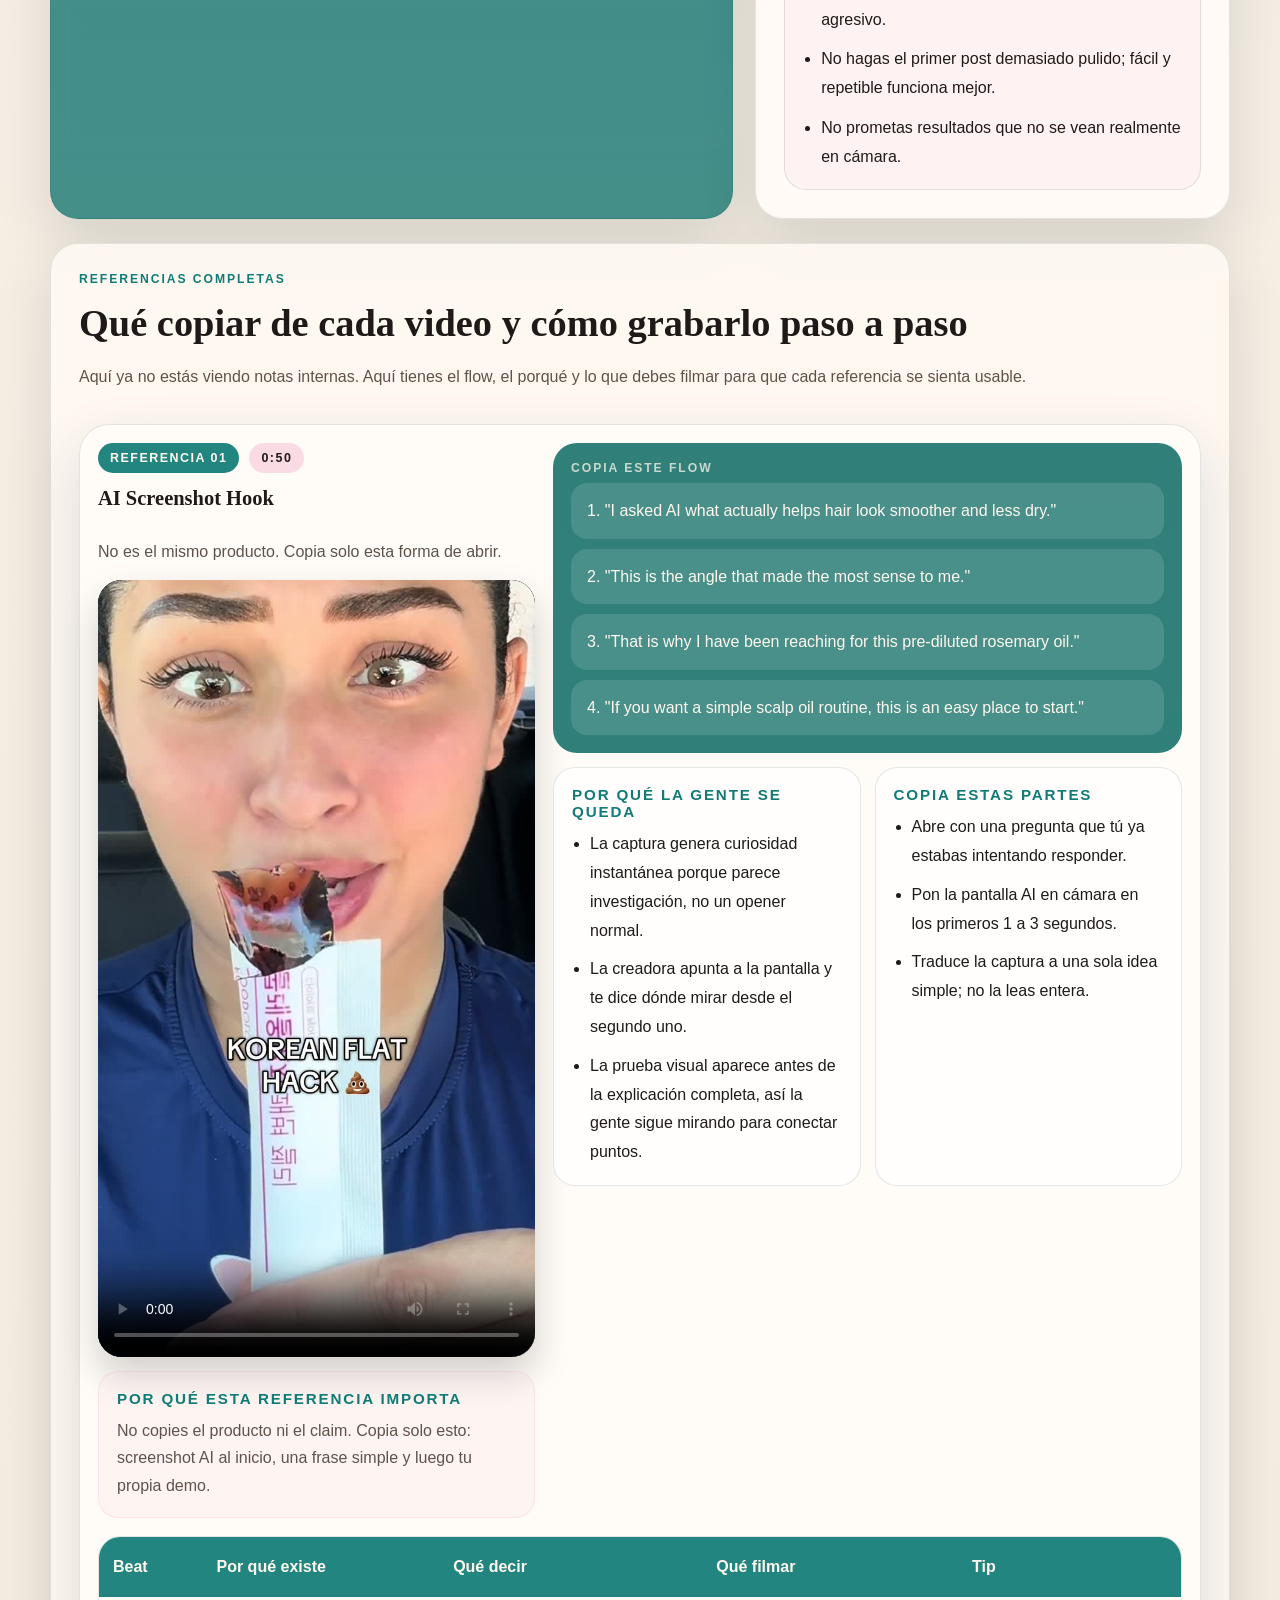
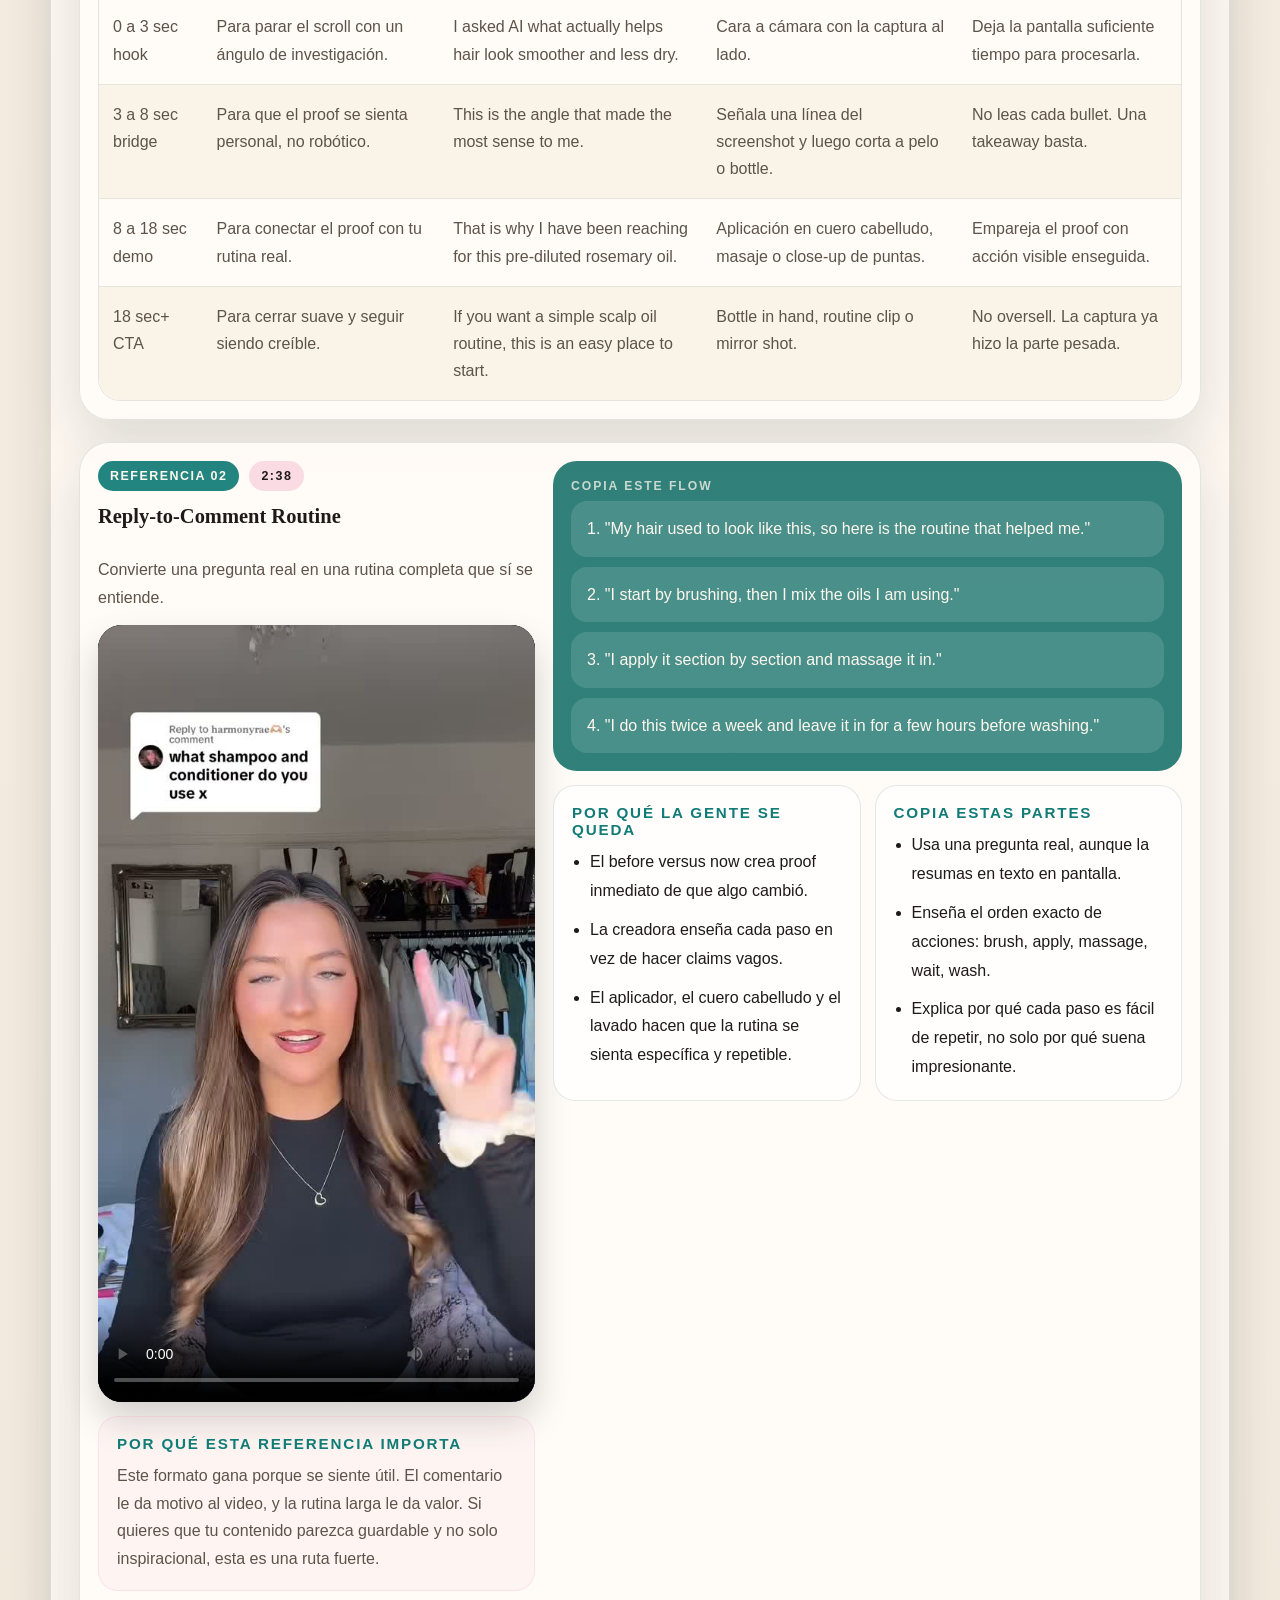
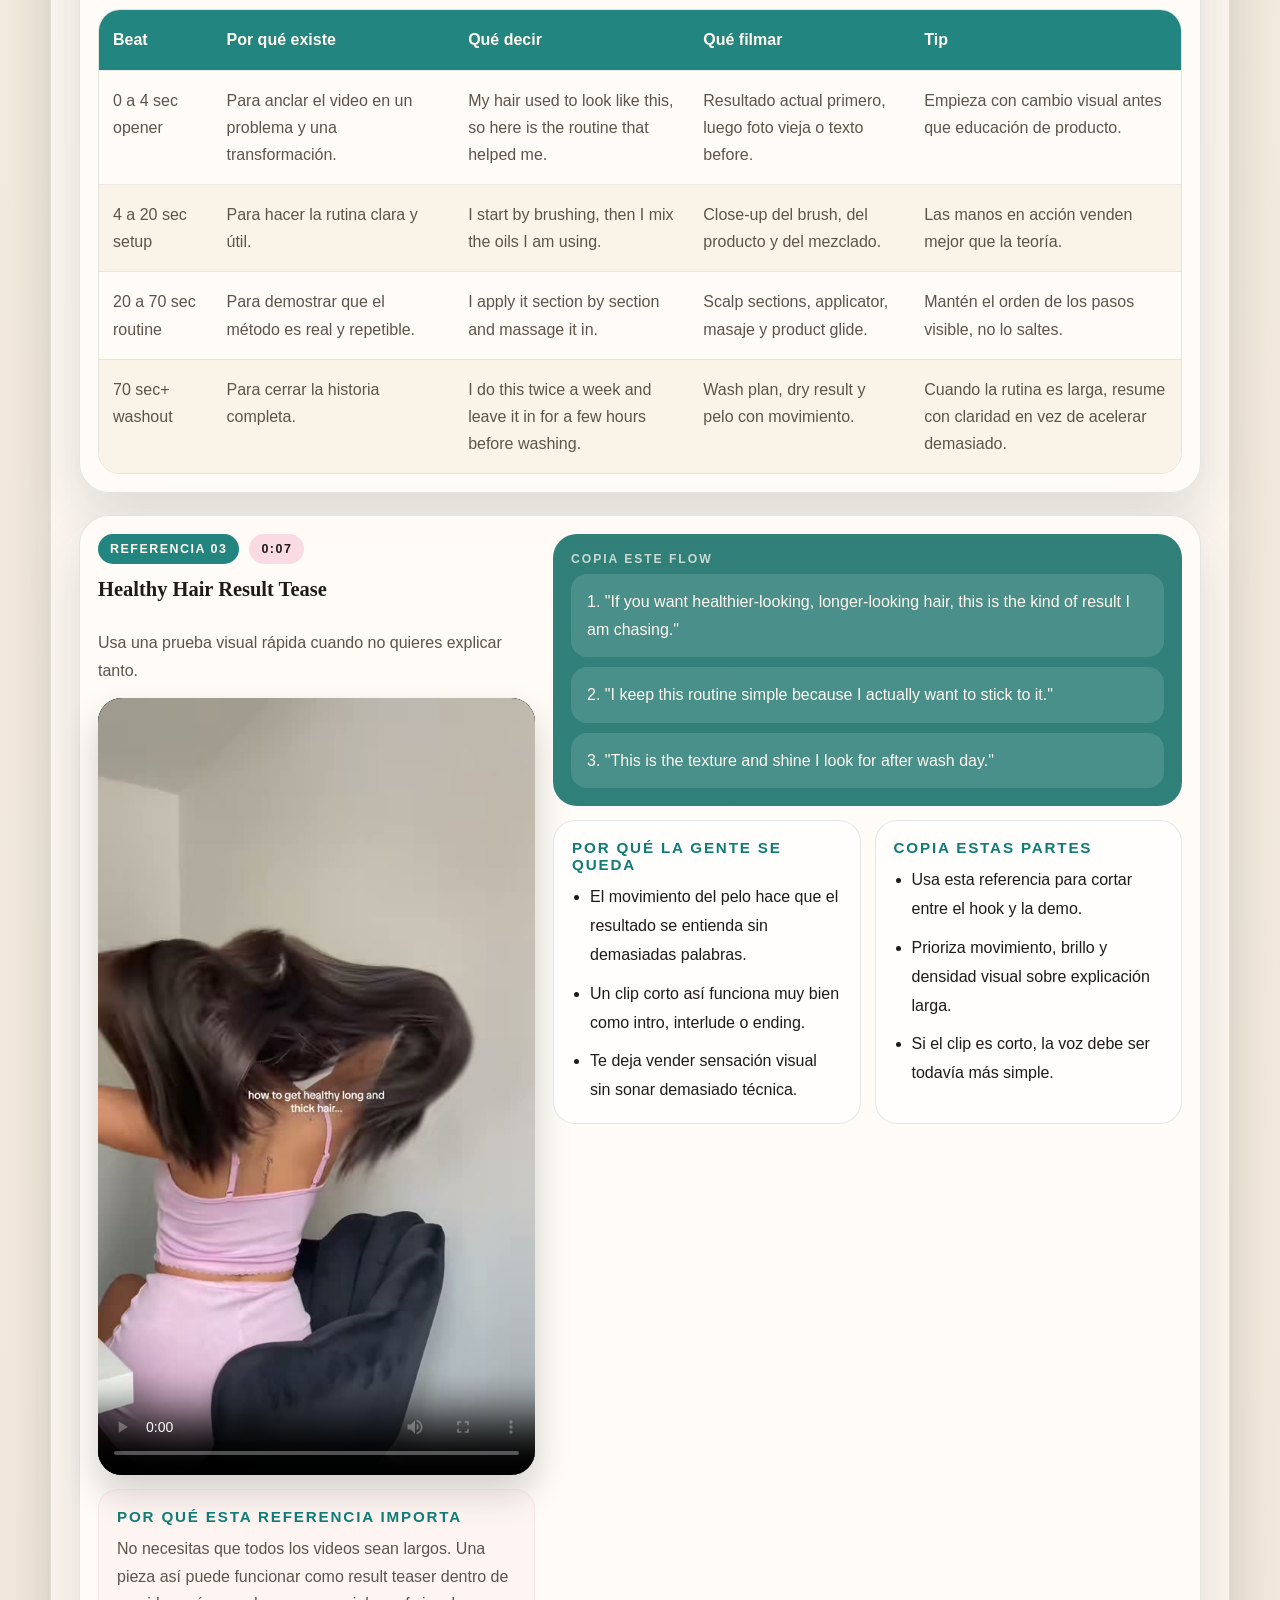
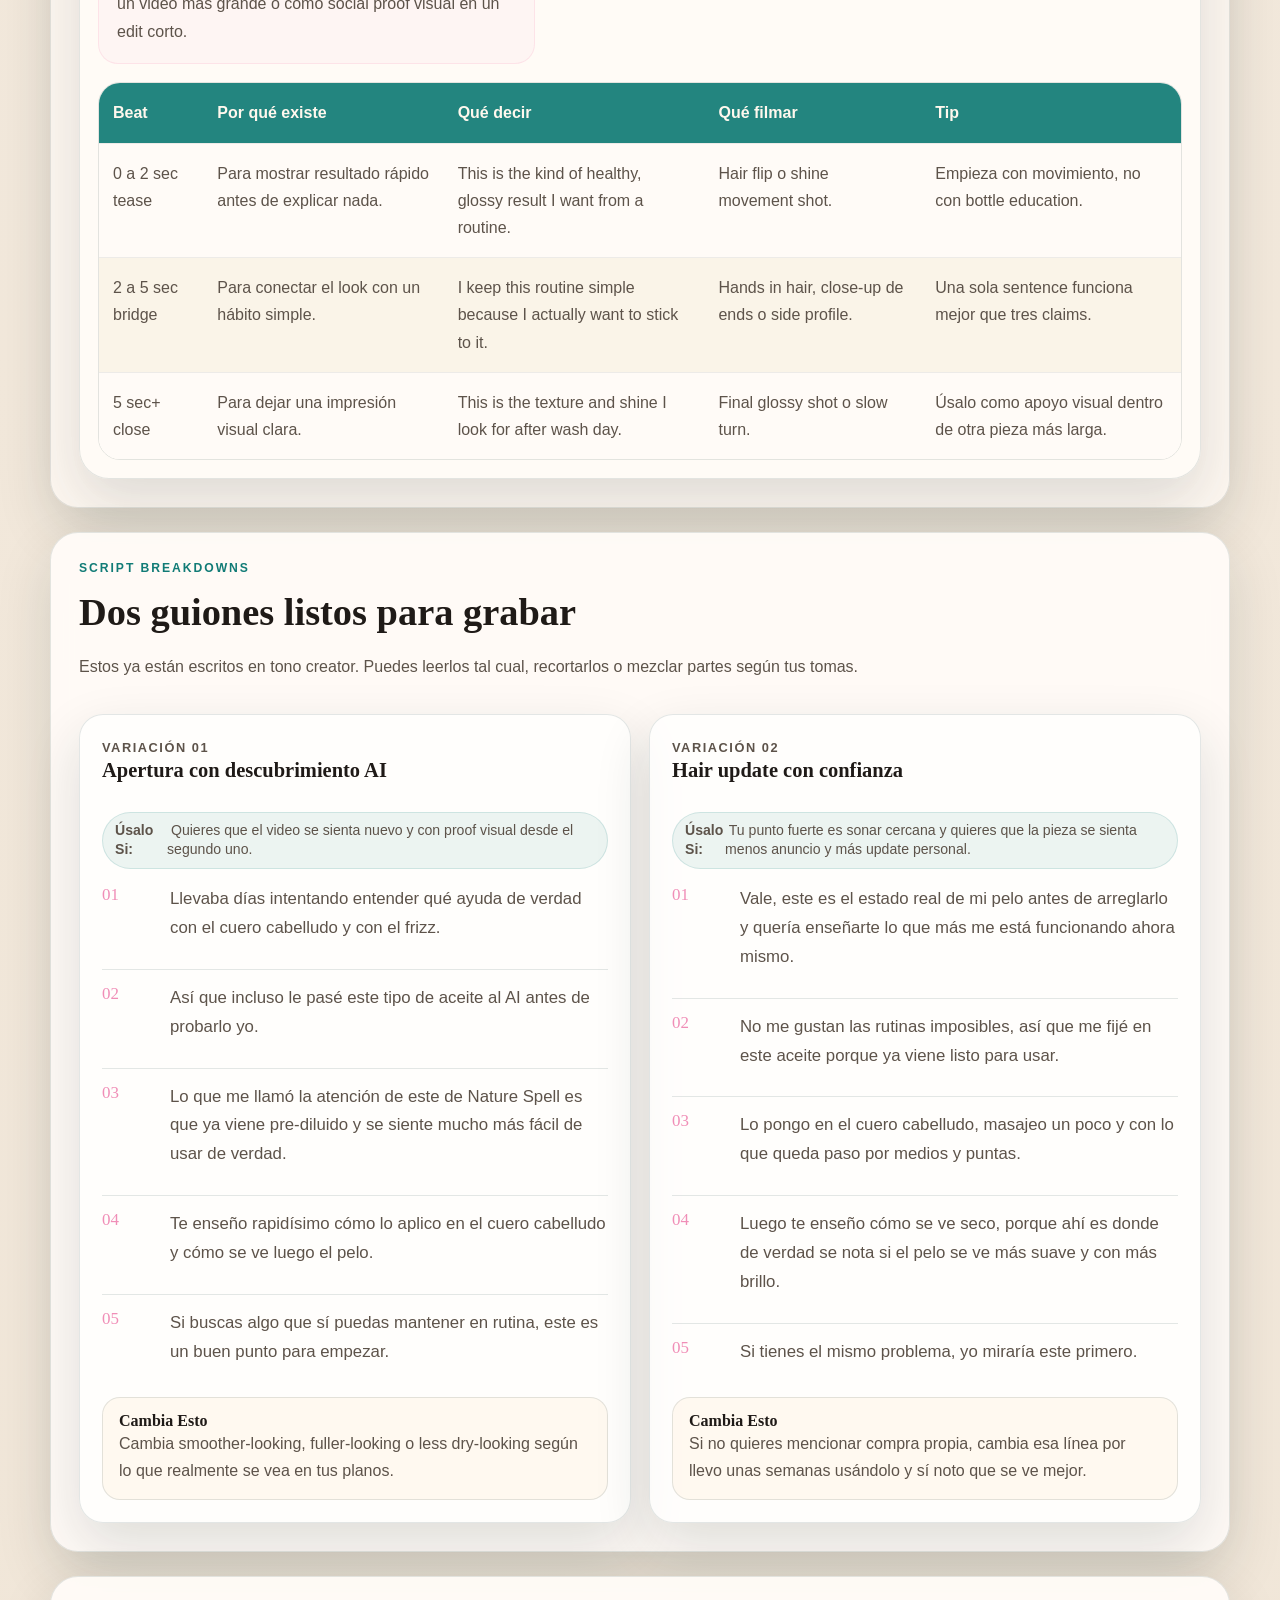
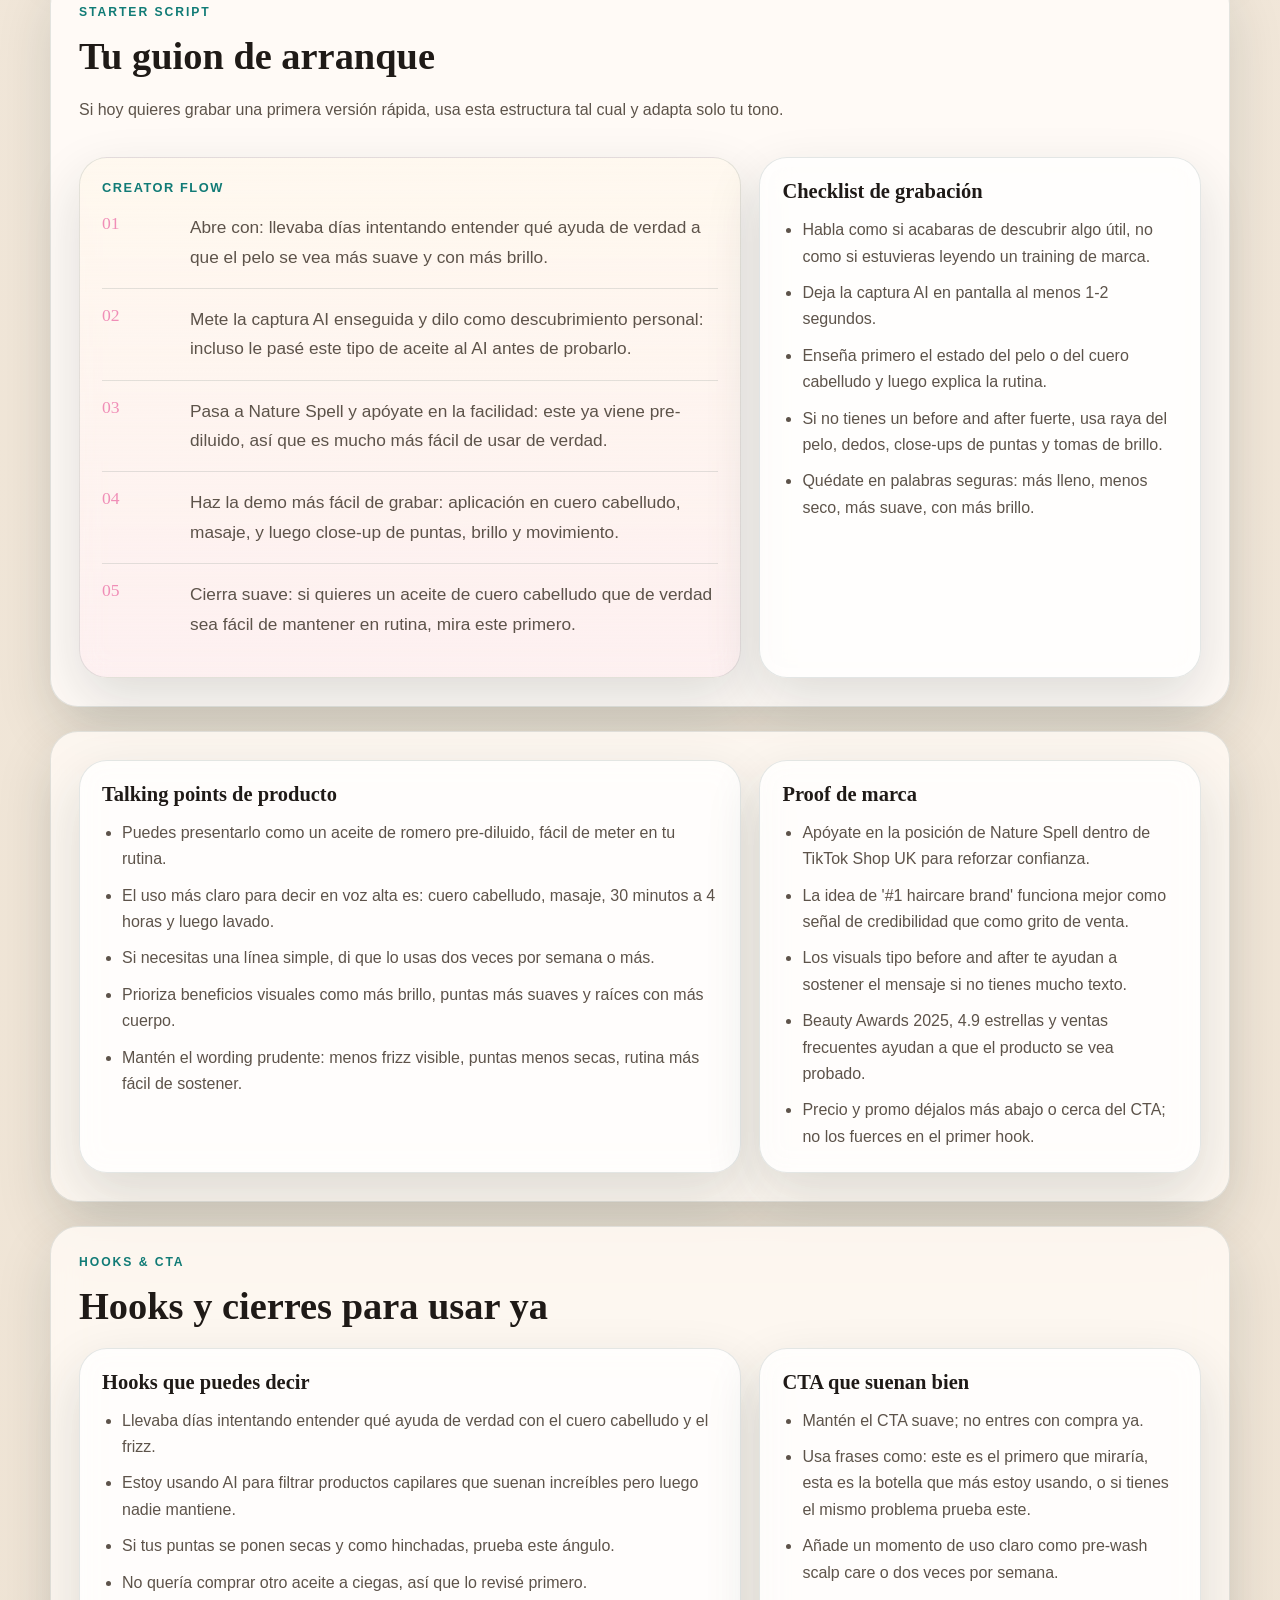
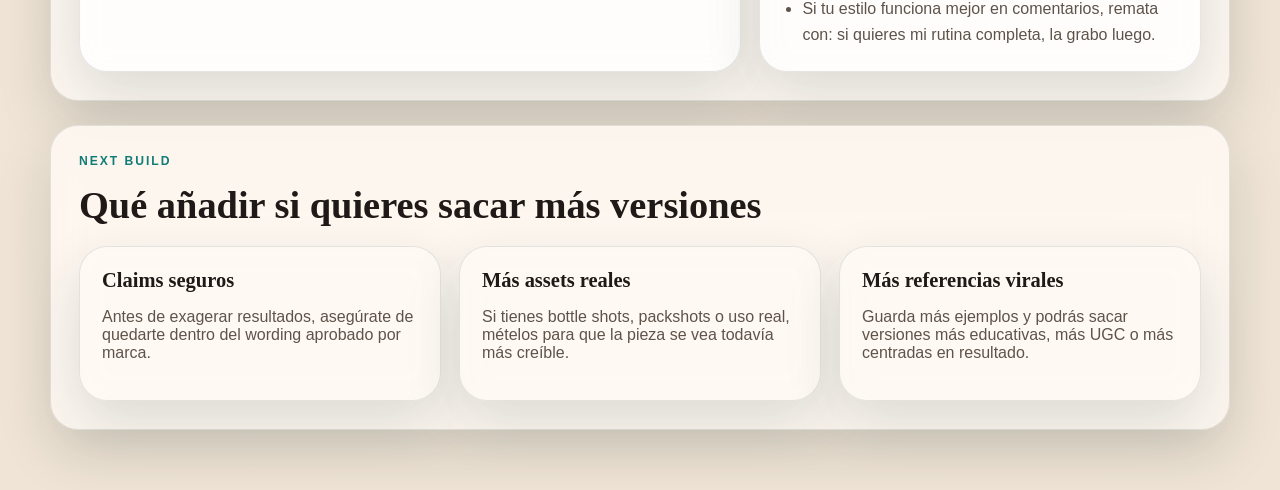
==== commit 9c839b04: "Prioritize quick filming instructions" ====
--- a/naturespell-site/index.html
+++ b/naturespell-site/index.html
@@ -49,6 +49,33 @@
       </header>
 
       <main>
+        <section class="section quick-film-section" id="film-today">
+          <div class="section-heading">
+            <p class="eyebrow" data-i18n="quickEyebrow"></p>
+            <h2 data-i18n="quickTitle"></h2>
+            <p class="section-copy" data-i18n="quickIntro"></p>
+          </div>
+          <div class="quick-film-grid" id="quickRoutes"></div>
+        </section>
+
+        <section class="front-action-grid">
+          <article class="section action-card">
+            <div class="section-heading">
+              <p class="eyebrow" data-i18n="mustFilmEyebrow"></p>
+              <h2 data-i18n="mustFilmTitle"></h2>
+            </div>
+            <ul id="mustFilmList"></ul>
+          </article>
+
+          <article class="section action-card action-card-soft">
+            <div class="section-heading">
+              <p class="eyebrow" data-i18n="deliveryEyebrow"></p>
+              <h2 data-i18n="deliveryTitle"></h2>
+            </div>
+            <ul id="deliveryList"></ul>
+          </article>
+        </section>
+
         <section class="jump-strip section">
           <div class="jump-copy">
             <p class="eyebrow" data-i18n="jumpEyebrow"></p>
--- a/naturespell-site/styles.css
+++ b/naturespell-site/styles.css
@@ -123,9 +123,15 @@
 
 .language-switcher {
   display: flex;
-  flex-wrap: wrap;
+  flex-wrap: nowrap;
   gap: 10px;
   justify-content: flex-start;
+  overflow-x: auto;
+  scrollbar-width: none;
+}
+
+.language-switcher::-webkit-scrollbar {
+  display: none;
 }
 
 .lang-btn {
@@ -136,6 +142,8 @@
   padding: 10px 14px;
   font: inherit;
   cursor: pointer;
+  flex: 0 0 auto;
+  white-space: nowrap;
   transition: transform 160ms ease, background 160ms ease, color 160ms ease;
 }
 
@@ -323,6 +331,56 @@
   gap: 20px;
 }
 
+.quick-film-grid,
+.front-action-grid {
+  display: grid;
+  gap: 18px;
+}
+
+.quick-film-grid {
+  grid-template-columns: repeat(3, minmax(0, 1fr));
+}
+
+.front-action-grid {
+  grid-template-columns: repeat(2, minmax(0, 1fr));
+  margin-top: 24px;
+}
+
+.quick-route-card,
+.action-card {
+  padding: 22px;
+  border-radius: 26px;
+  border: 1px solid var(--line);
+  background: rgba(255, 255, 255, 0.78);
+  box-shadow: var(--shadow);
+}
+
+.quick-route-card h3 {
+  margin-bottom: 14px;
+  font-size: 1.42rem;
+}
+
+.quick-route-block + .quick-route-block {
+  margin-top: 14px;
+}
+
+.quick-route-block strong {
+  display: inline-block;
+  margin-bottom: 6px;
+  color: var(--brand-deep);
+}
+
+.quick-route-block p,
+.action-card li {
+  margin: 0;
+  color: var(--muted);
+  line-height: 1.78;
+}
+
+.action-card-soft {
+  background: rgba(246, 191, 212, 0.12);
+}
+
 .jump-copy {
   max-width: 520px;
 }
@@ -1015,6 +1073,8 @@
   .insight-grid,
   .proof-grid,
   .next-grid,
+  .quick-film-grid,
+  .front-action-grid,
   .product-layout,
   .reference-grid,
   .breakdown-grid,
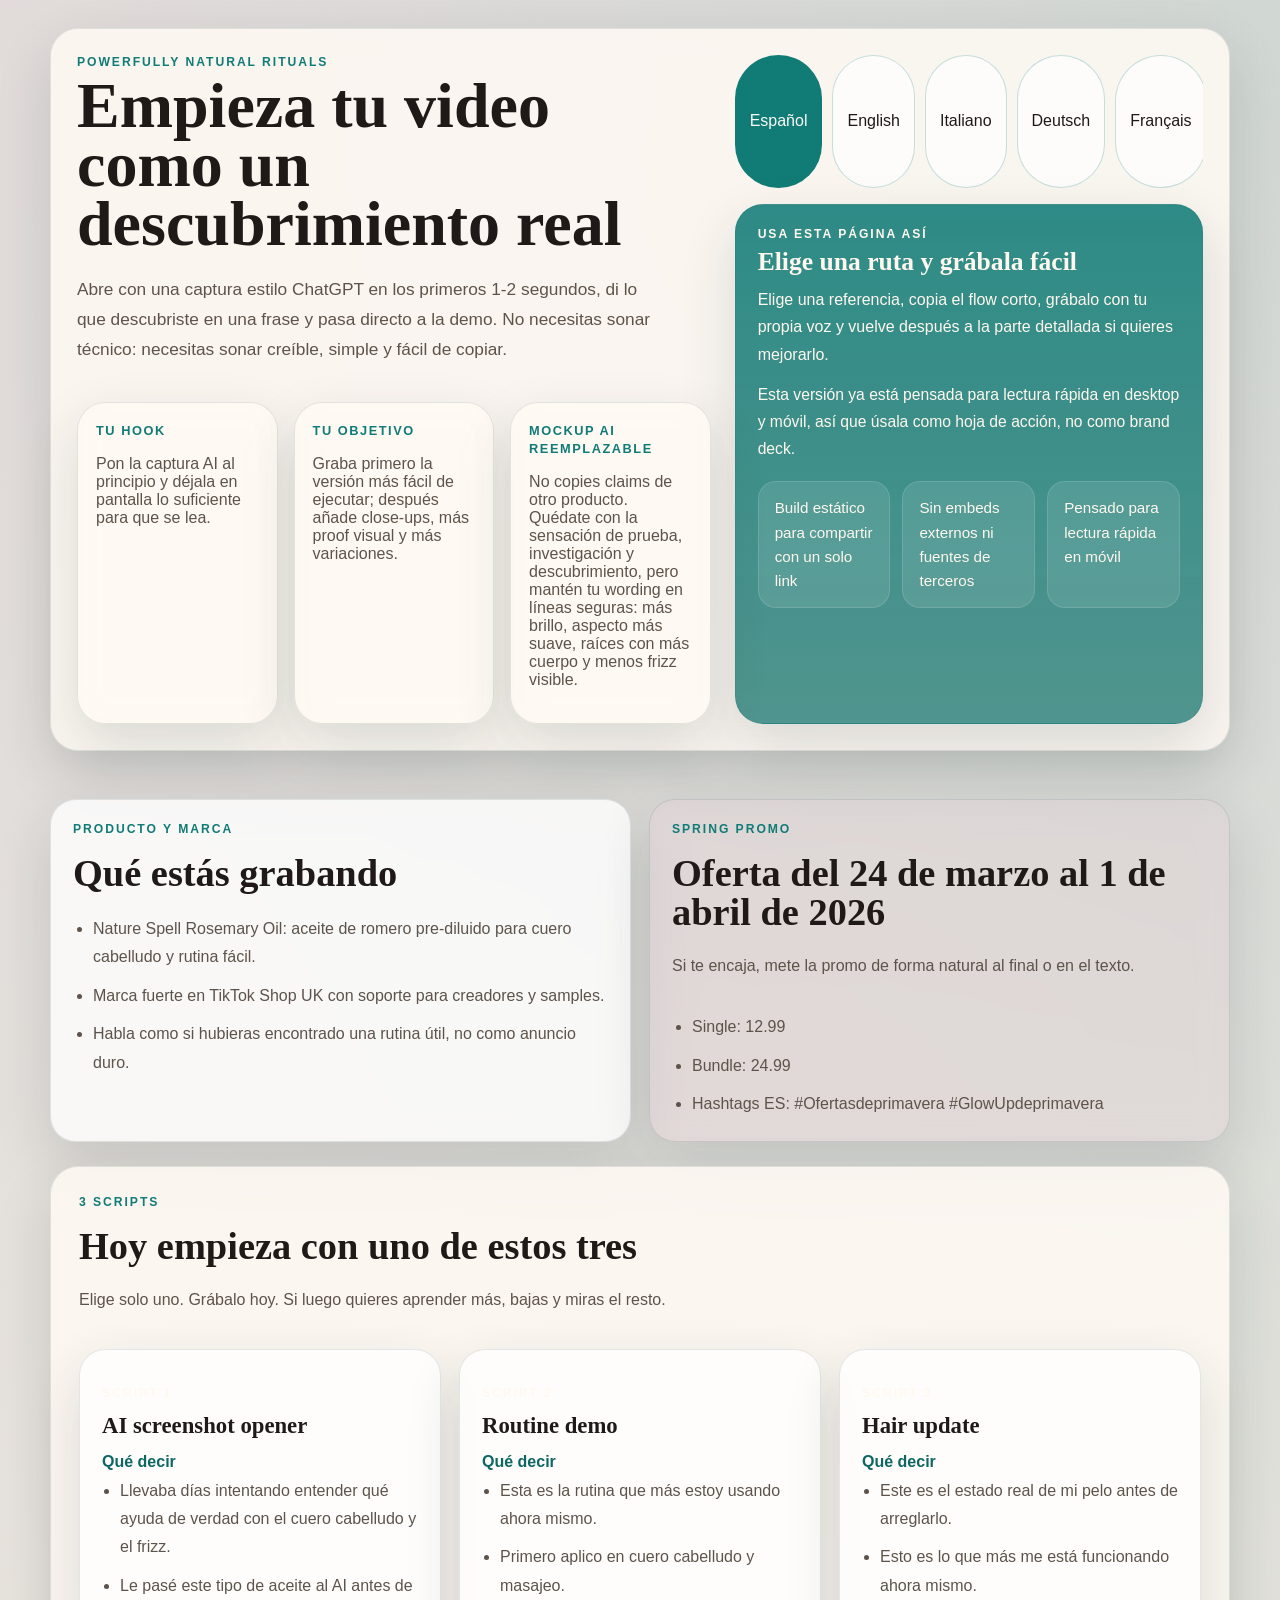
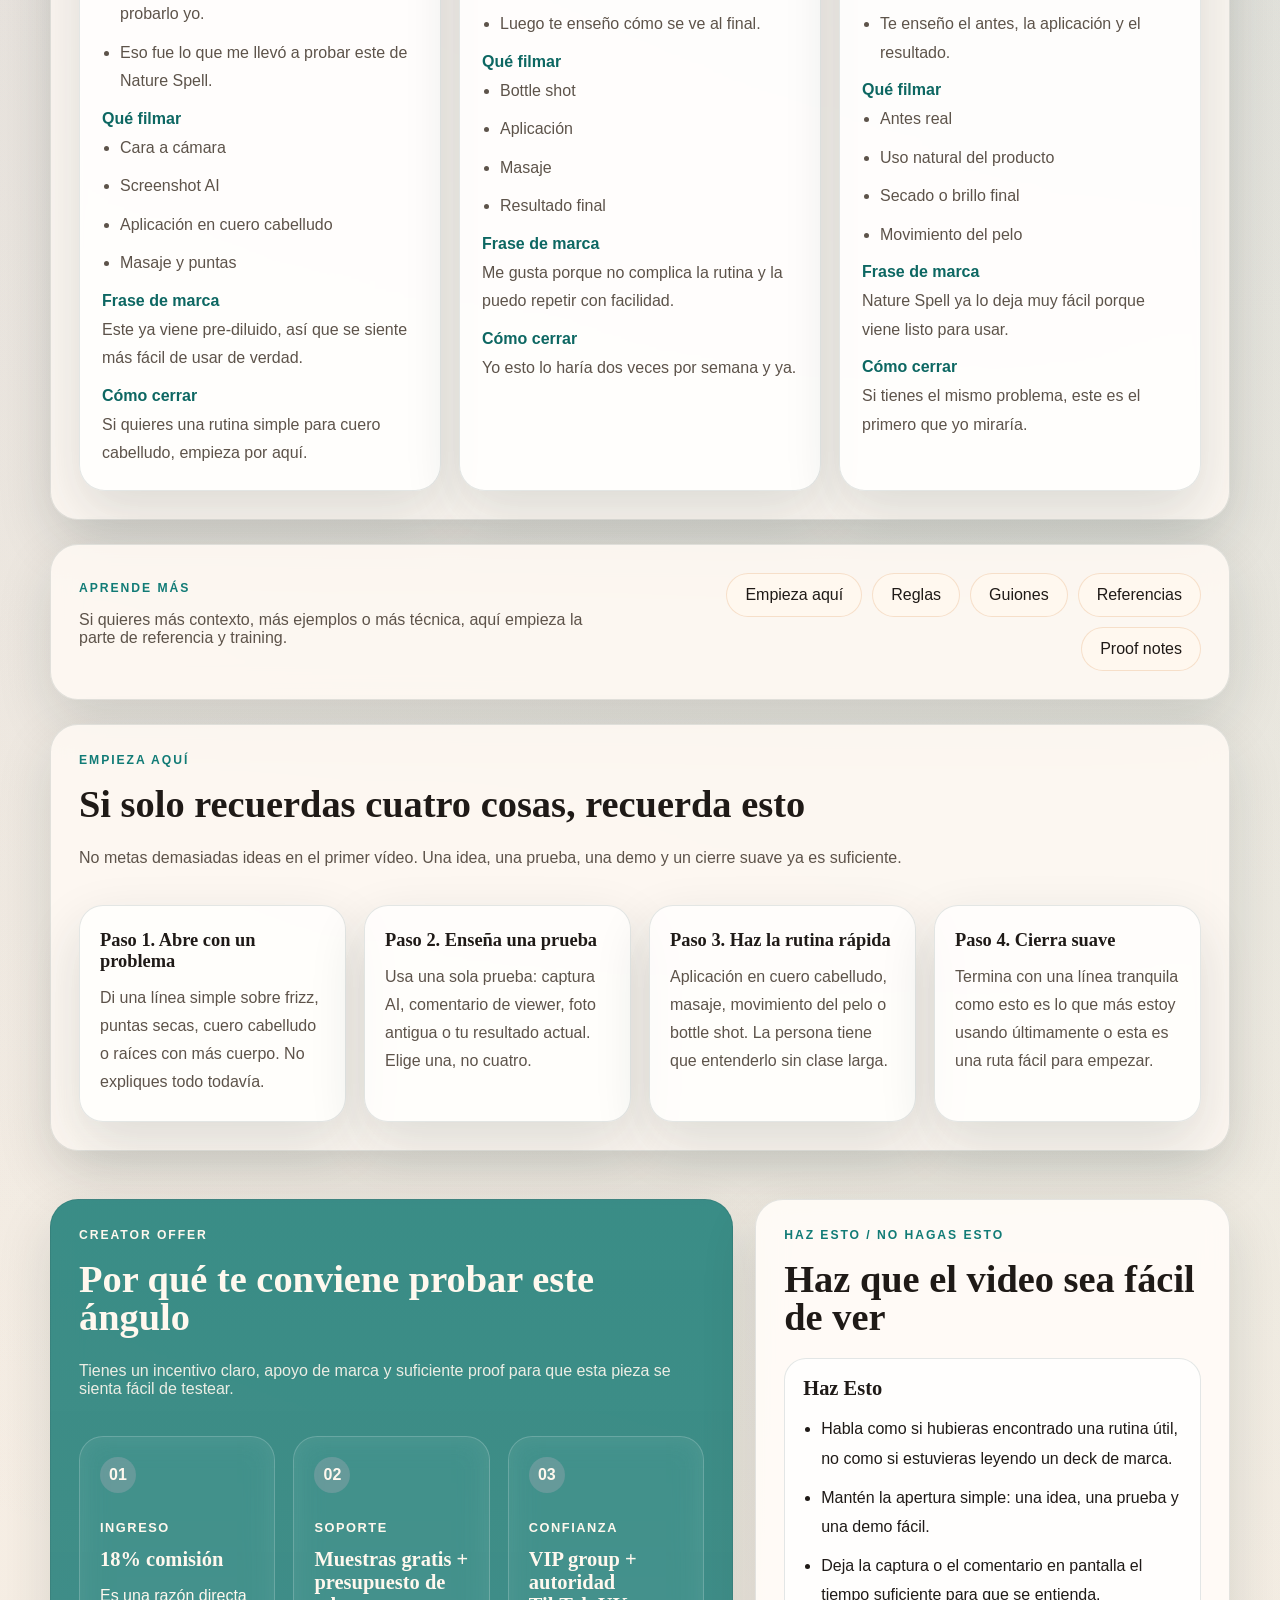
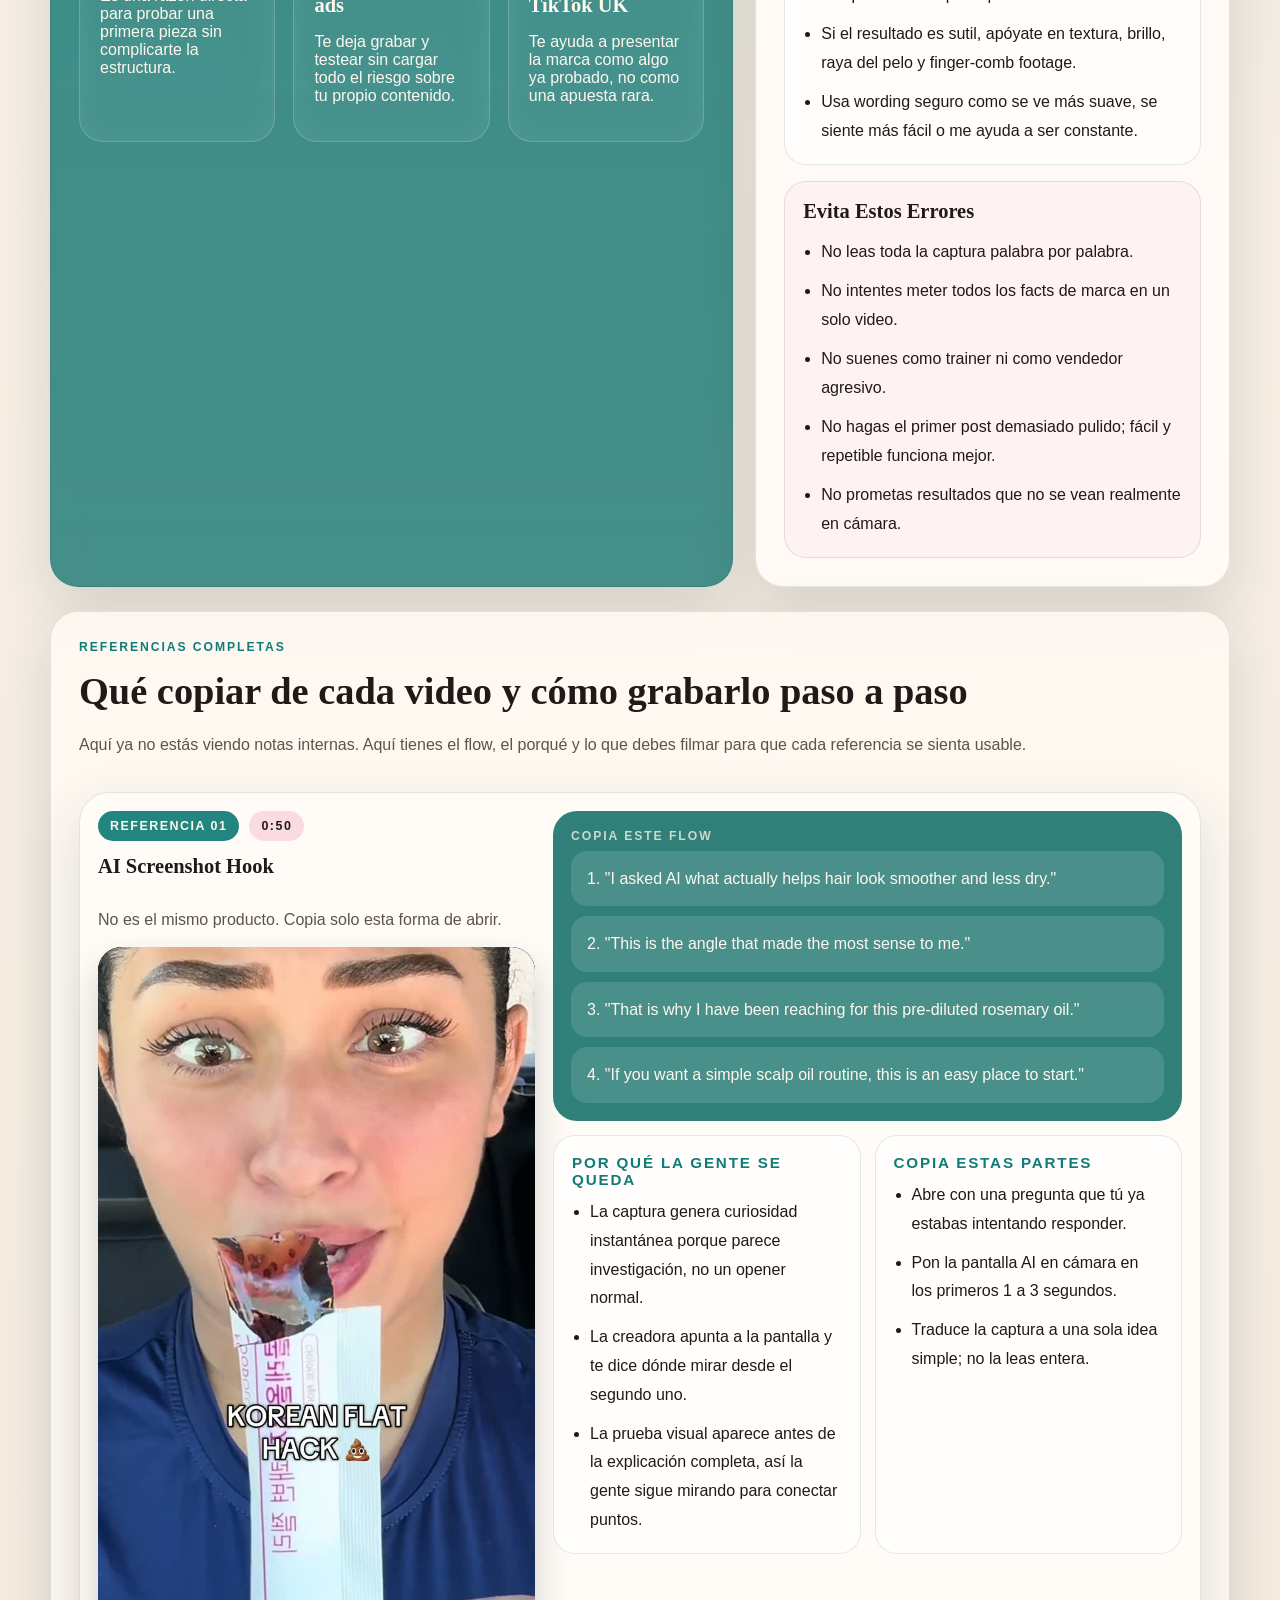
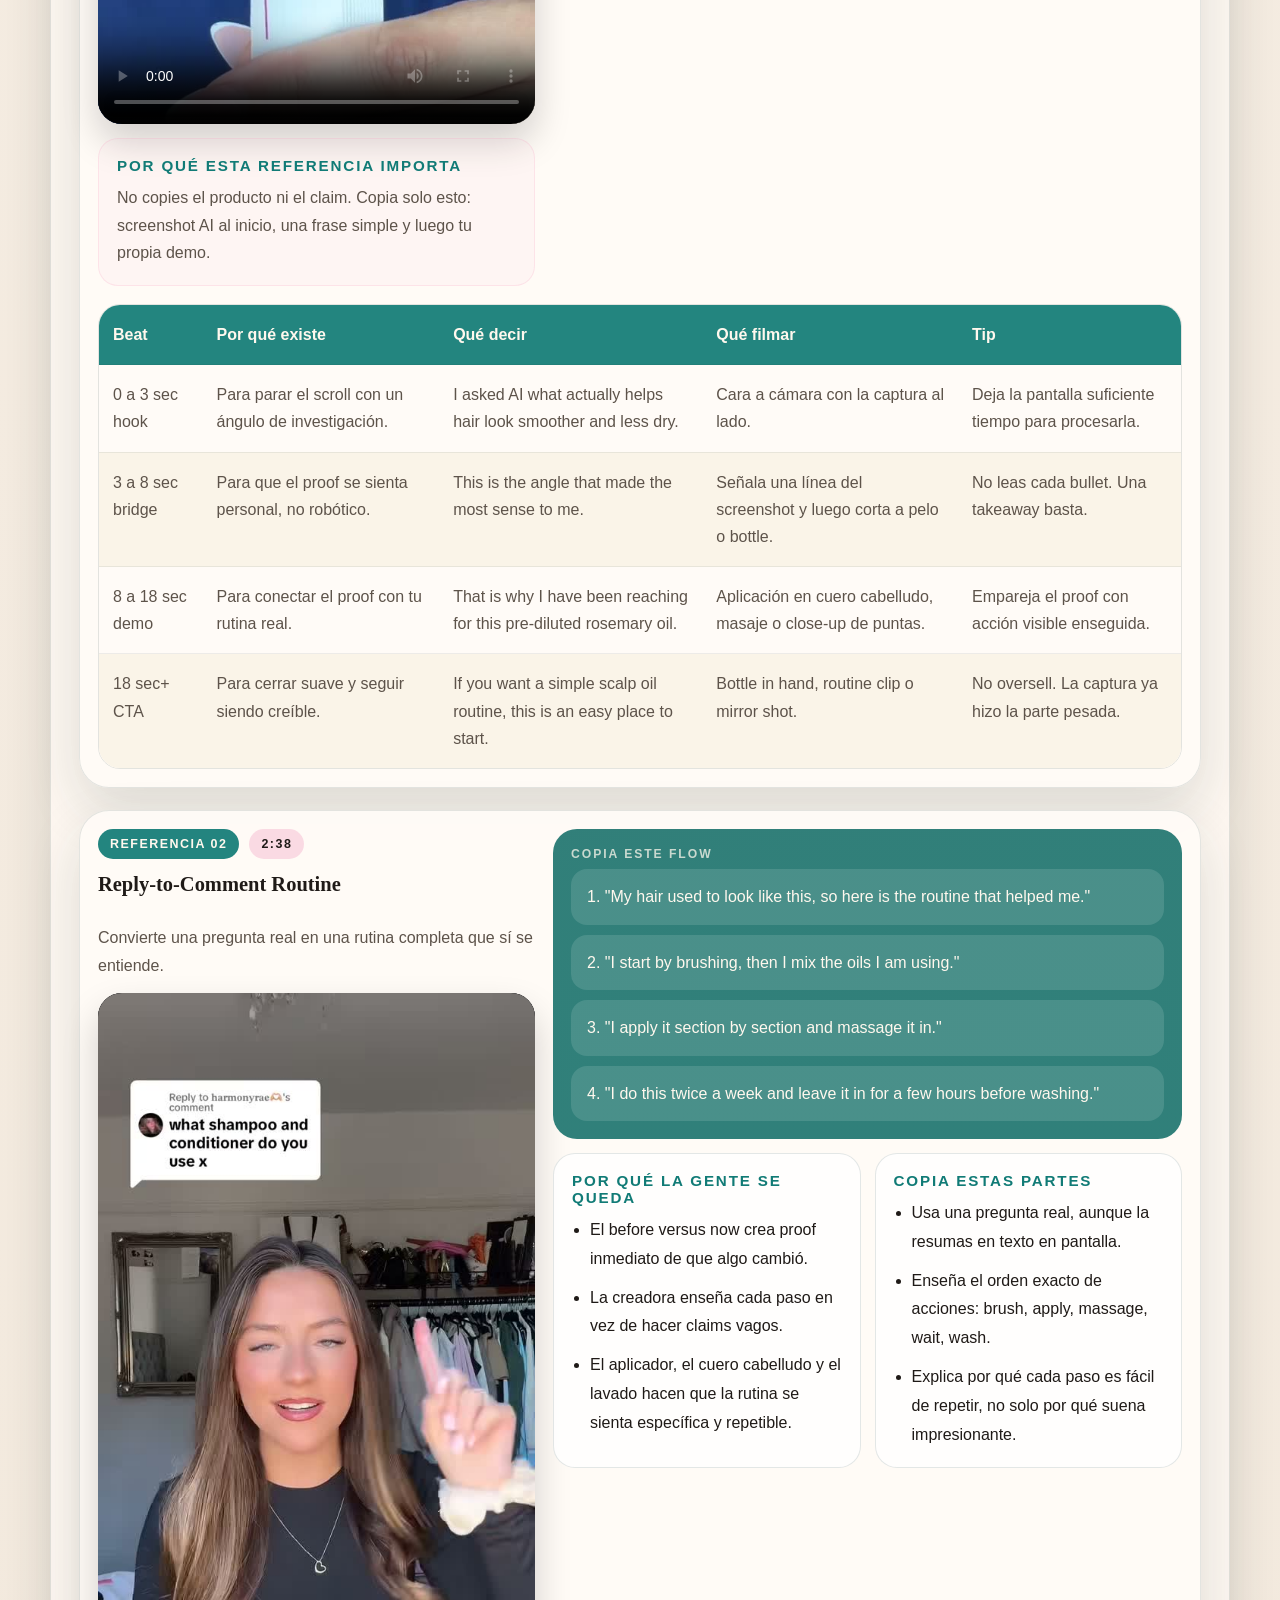
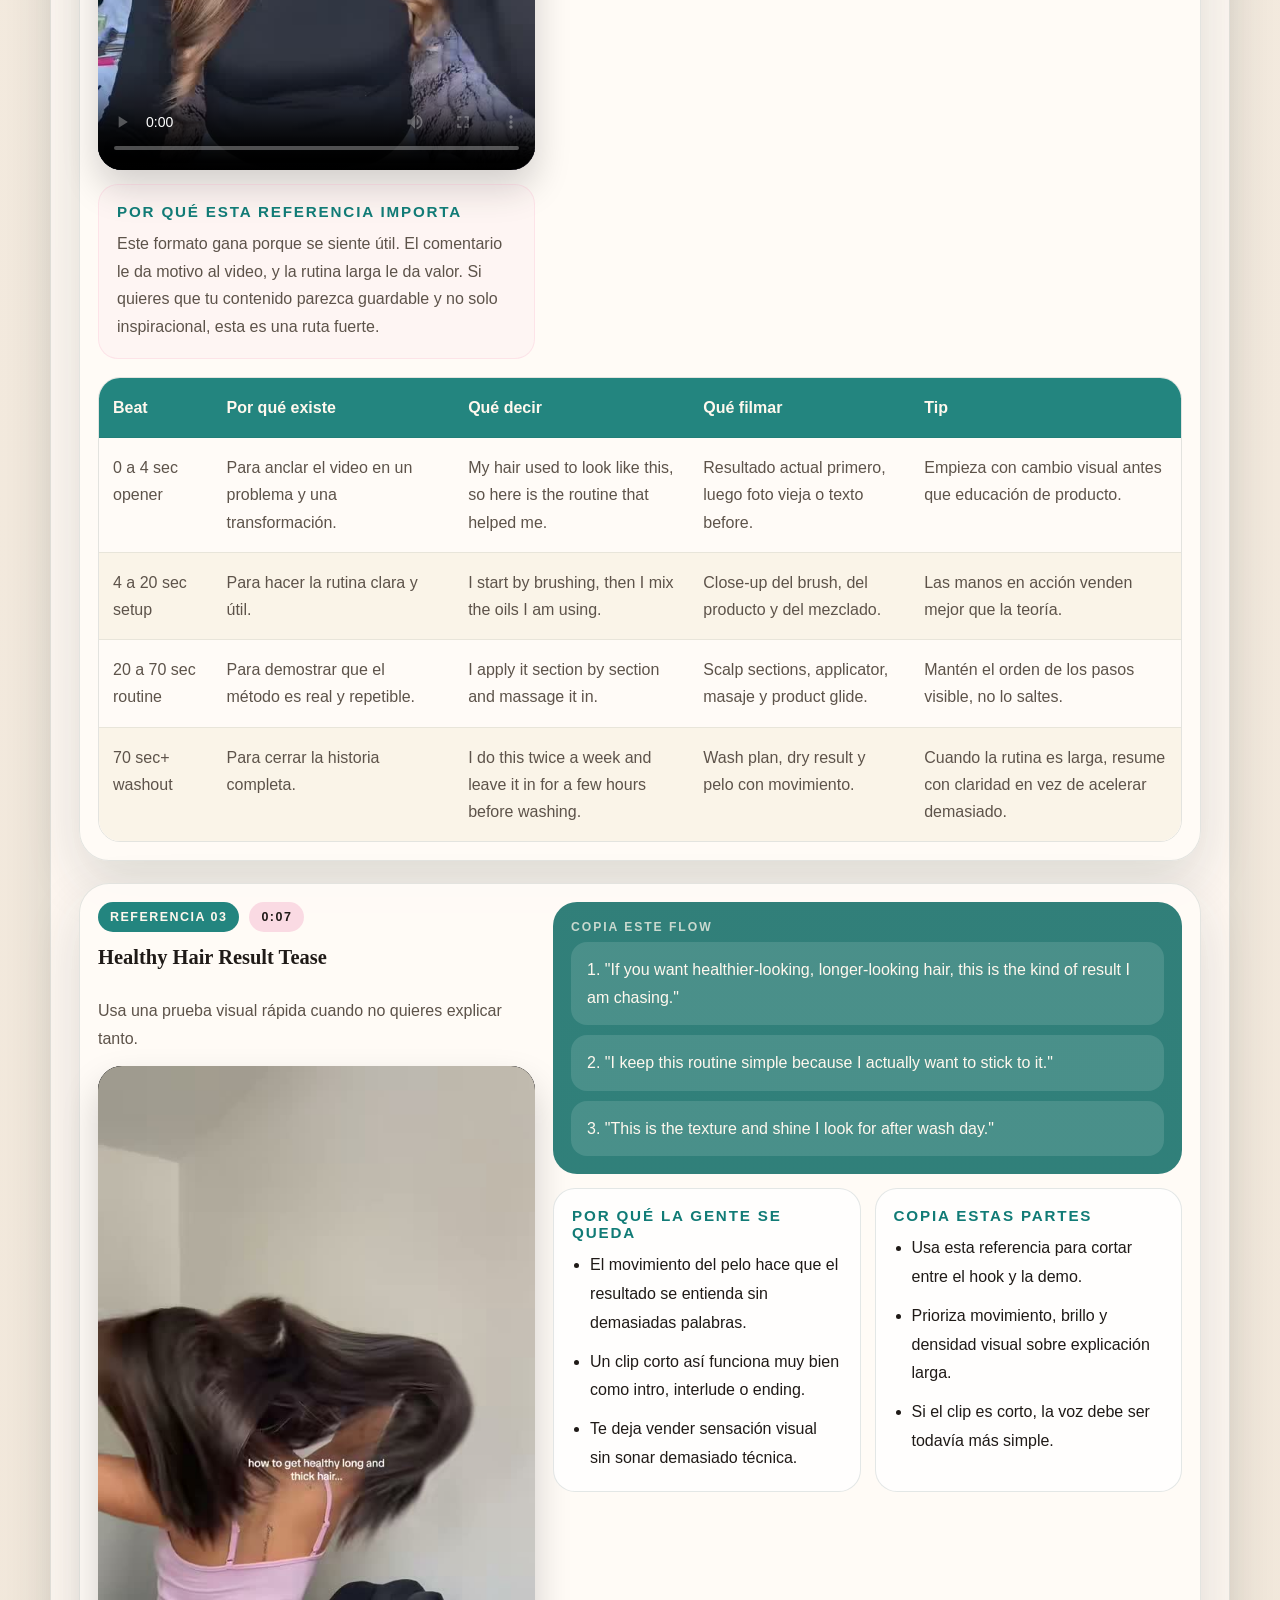
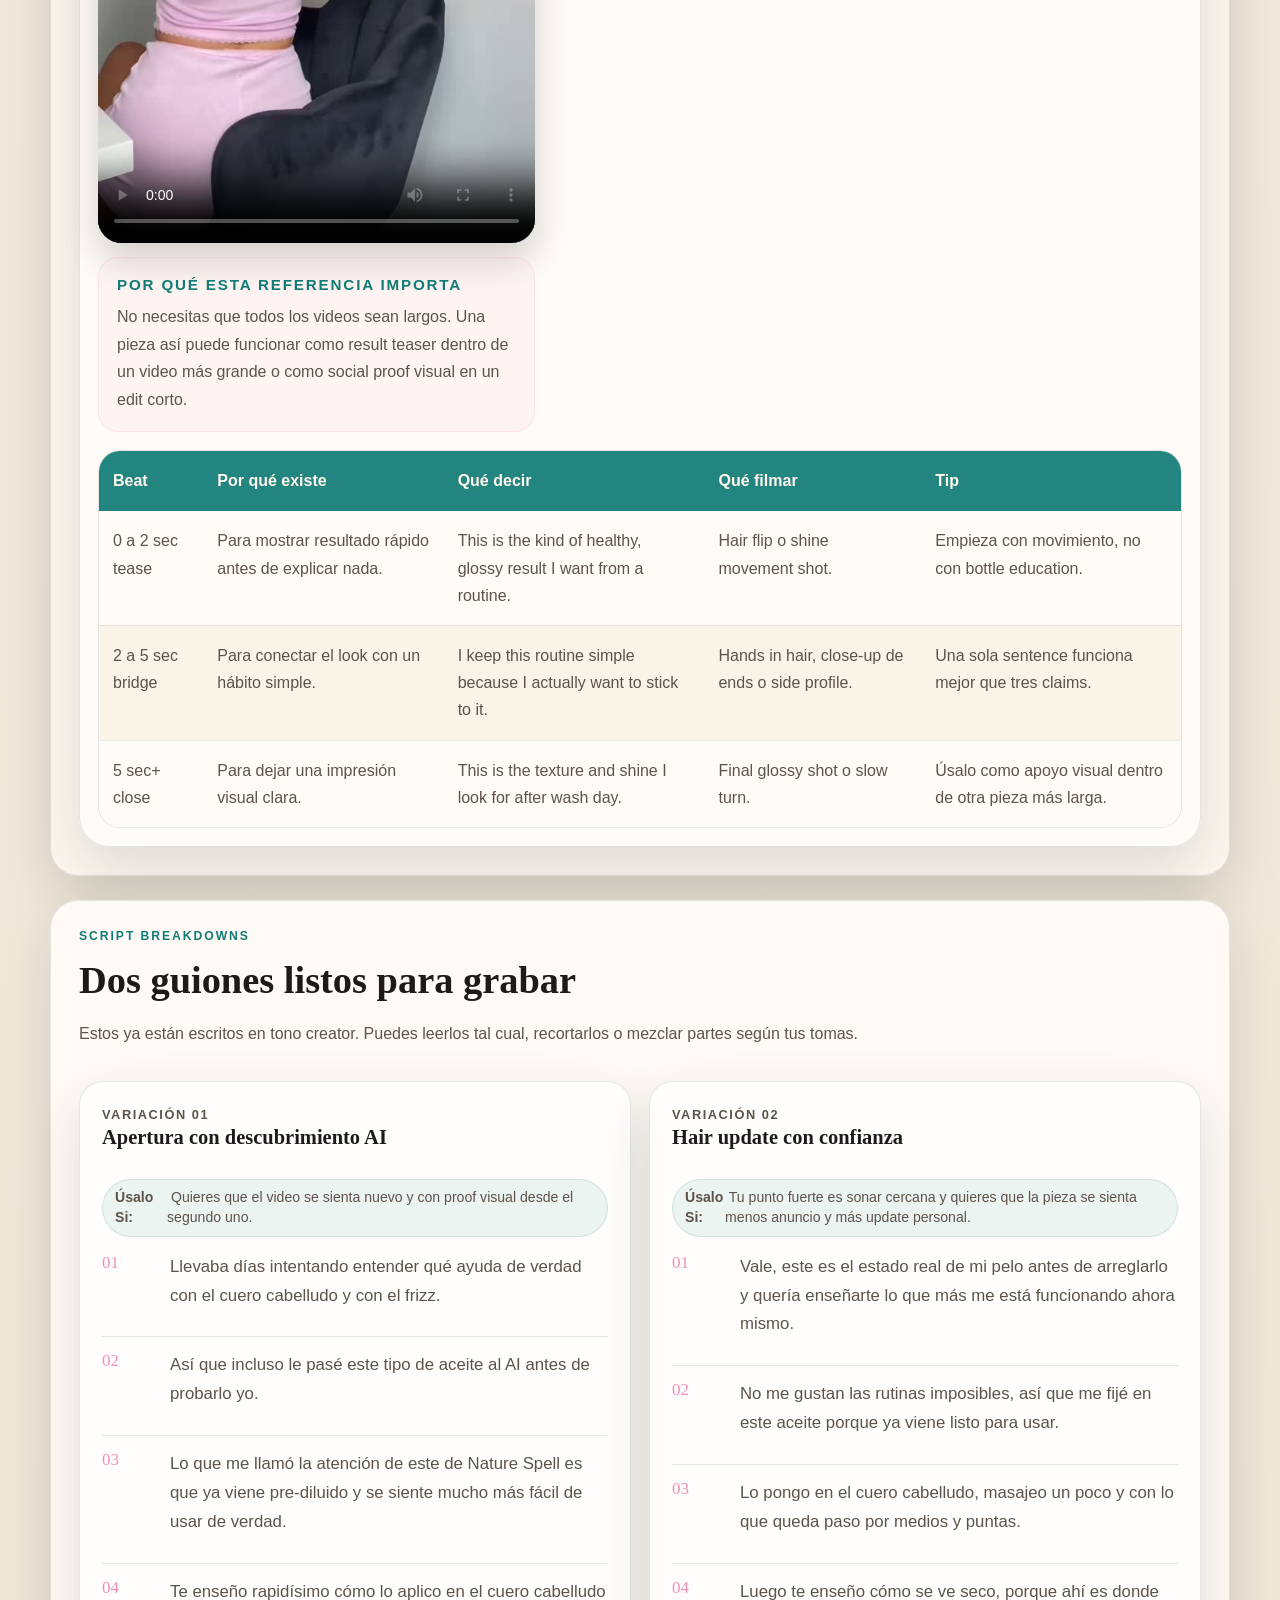
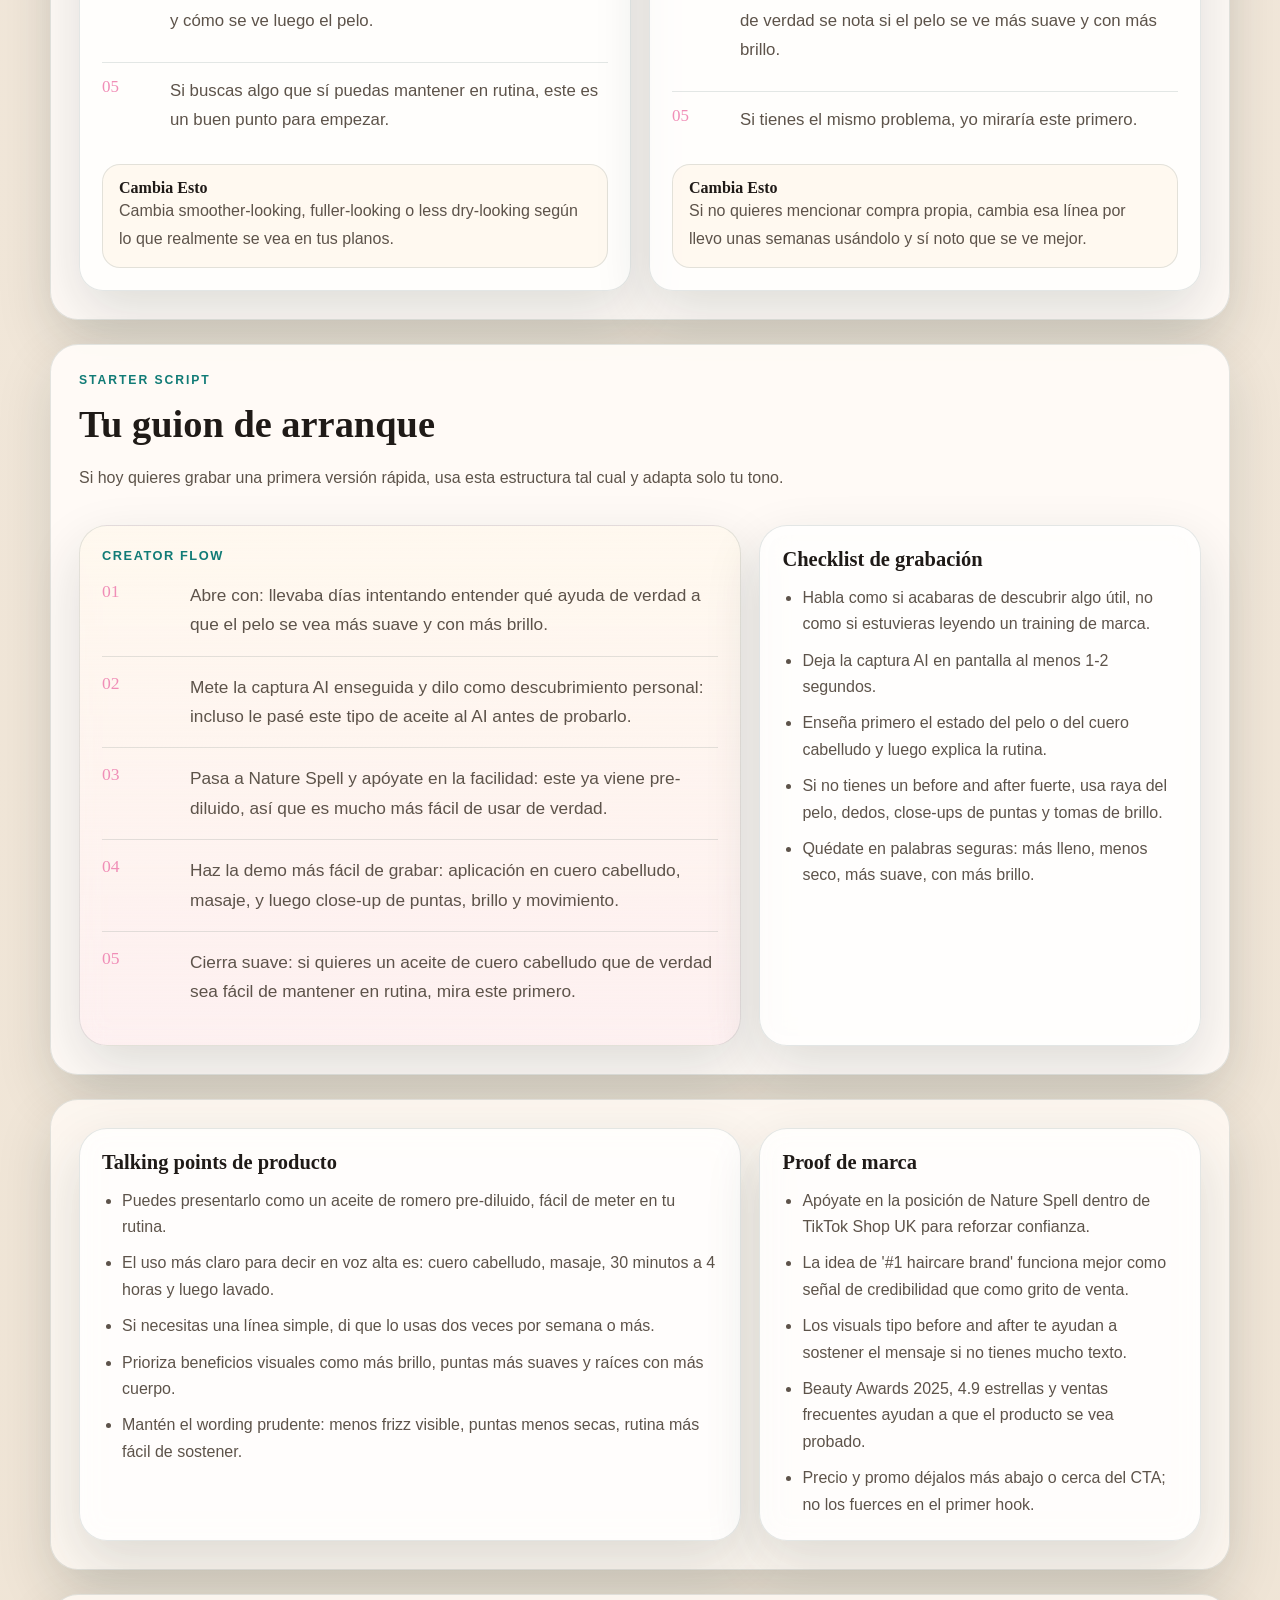
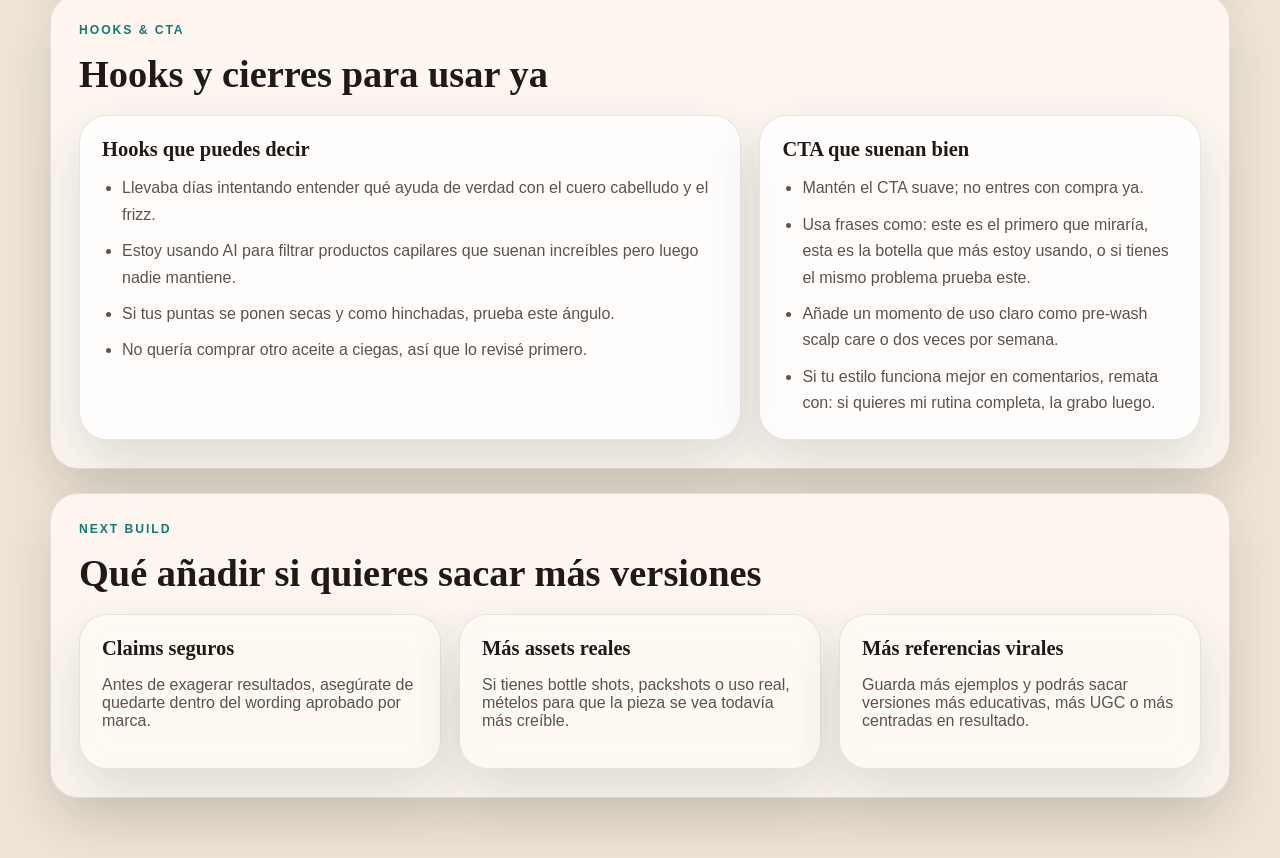
==== commit 137fe239: "Reorder homepage around three scripts" ====
--- a/naturespell-site/index.html
+++ b/naturespell-site/index.html
@@ -49,31 +49,32 @@
       </header>
 
       <main>
-        <section class="section quick-film-section" id="film-today">
-          <div class="section-heading">
-            <p class="eyebrow" data-i18n="quickEyebrow"></p>
-            <h2 data-i18n="quickTitle"></h2>
-            <p class="section-copy" data-i18n="quickIntro"></p>
-          </div>
-          <div class="quick-film-grid" id="quickRoutes"></div>
-        </section>
-
-        <section class="front-action-grid">
+        <section class="front-summary-grid">
           <article class="section action-card">
             <div class="section-heading">
-              <p class="eyebrow" data-i18n="mustFilmEyebrow"></p>
-              <h2 data-i18n="mustFilmTitle"></h2>
-            </div>
-            <ul id="mustFilmList"></ul>
+              <p class="eyebrow" data-i18n="productIntroEyebrow"></p>
+              <h2 data-i18n="productIntroTitle"></h2>
+            </div>
+            <ul id="productIntroList"></ul>
           </article>
 
           <article class="section action-card action-card-soft">
             <div class="section-heading">
-              <p class="eyebrow" data-i18n="deliveryEyebrow"></p>
-              <h2 data-i18n="deliveryTitle"></h2>
-            </div>
-            <ul id="deliveryList"></ul>
-          </article>
+              <p class="eyebrow" data-i18n="promoEyebrow"></p>
+              <h2 data-i18n="promoTitle"></h2>
+              <p class="section-copy" data-i18n="promoIntro"></p>
+            </div>
+            <ul id="promoList"></ul>
+          </article>
+        </section>
+
+        <section class="section quick-film-section" id="shoot-now">
+          <div class="section-heading">
+            <p class="eyebrow" data-i18n="scriptLibraryEyebrow"></p>
+            <h2 data-i18n="scriptLibraryTitle"></h2>
+            <p class="section-copy" data-i18n="scriptLibraryIntro"></p>
+          </div>
+          <div class="script-launch-grid" id="scriptNowCards"></div>
         </section>
 
         <section class="jump-strip section">
--- a/naturespell-site/styles.css
+++ b/naturespell-site/styles.css
@@ -331,22 +331,23 @@
   gap: 20px;
 }
 
-.quick-film-grid,
-.front-action-grid {
+.front-summary-grid,
+.script-launch-grid {
   display: grid;
   gap: 18px;
 }
 
-.quick-film-grid {
-  grid-template-columns: repeat(3, minmax(0, 1fr));
-}
-
-.front-action-grid {
+.front-summary-grid {
   grid-template-columns: repeat(2, minmax(0, 1fr));
   margin-top: 24px;
 }
 
-.quick-route-card,
+.script-launch-grid {
+  grid-template-columns: repeat(3, minmax(0, 1fr));
+  margin-top: 24px;
+}
+
+.script-now-card,
 .action-card {
   padding: 22px;
   border-radius: 26px;
@@ -355,26 +356,31 @@
   box-shadow: var(--shadow);
 }
 
-.quick-route-card h3 {
+.script-now-card h3 {
   margin-bottom: 14px;
   font-size: 1.42rem;
 }
 
-.quick-route-block + .quick-route-block {
+.script-now-block + .script-now-block {
   margin-top: 14px;
 }
 
-.quick-route-block strong {
+.script-now-block strong {
   display: inline-block;
   margin-bottom: 6px;
   color: var(--brand-deep);
 }
 
-.quick-route-block p,
+.script-now-block p,
+.script-now-block li,
 .action-card li {
   margin: 0;
   color: var(--muted);
   line-height: 1.78;
+}
+
+.script-now-block ul {
+  padding-left: 18px;
 }
 
 .action-card-soft {
@@ -1073,8 +1079,8 @@
   .insight-grid,
   .proof-grid,
   .next-grid,
-  .quick-film-grid,
-  .front-action-grid,
+  .front-summary-grid,
+  .script-launch-grid,
   .product-layout,
   .reference-grid,
   .breakdown-grid,
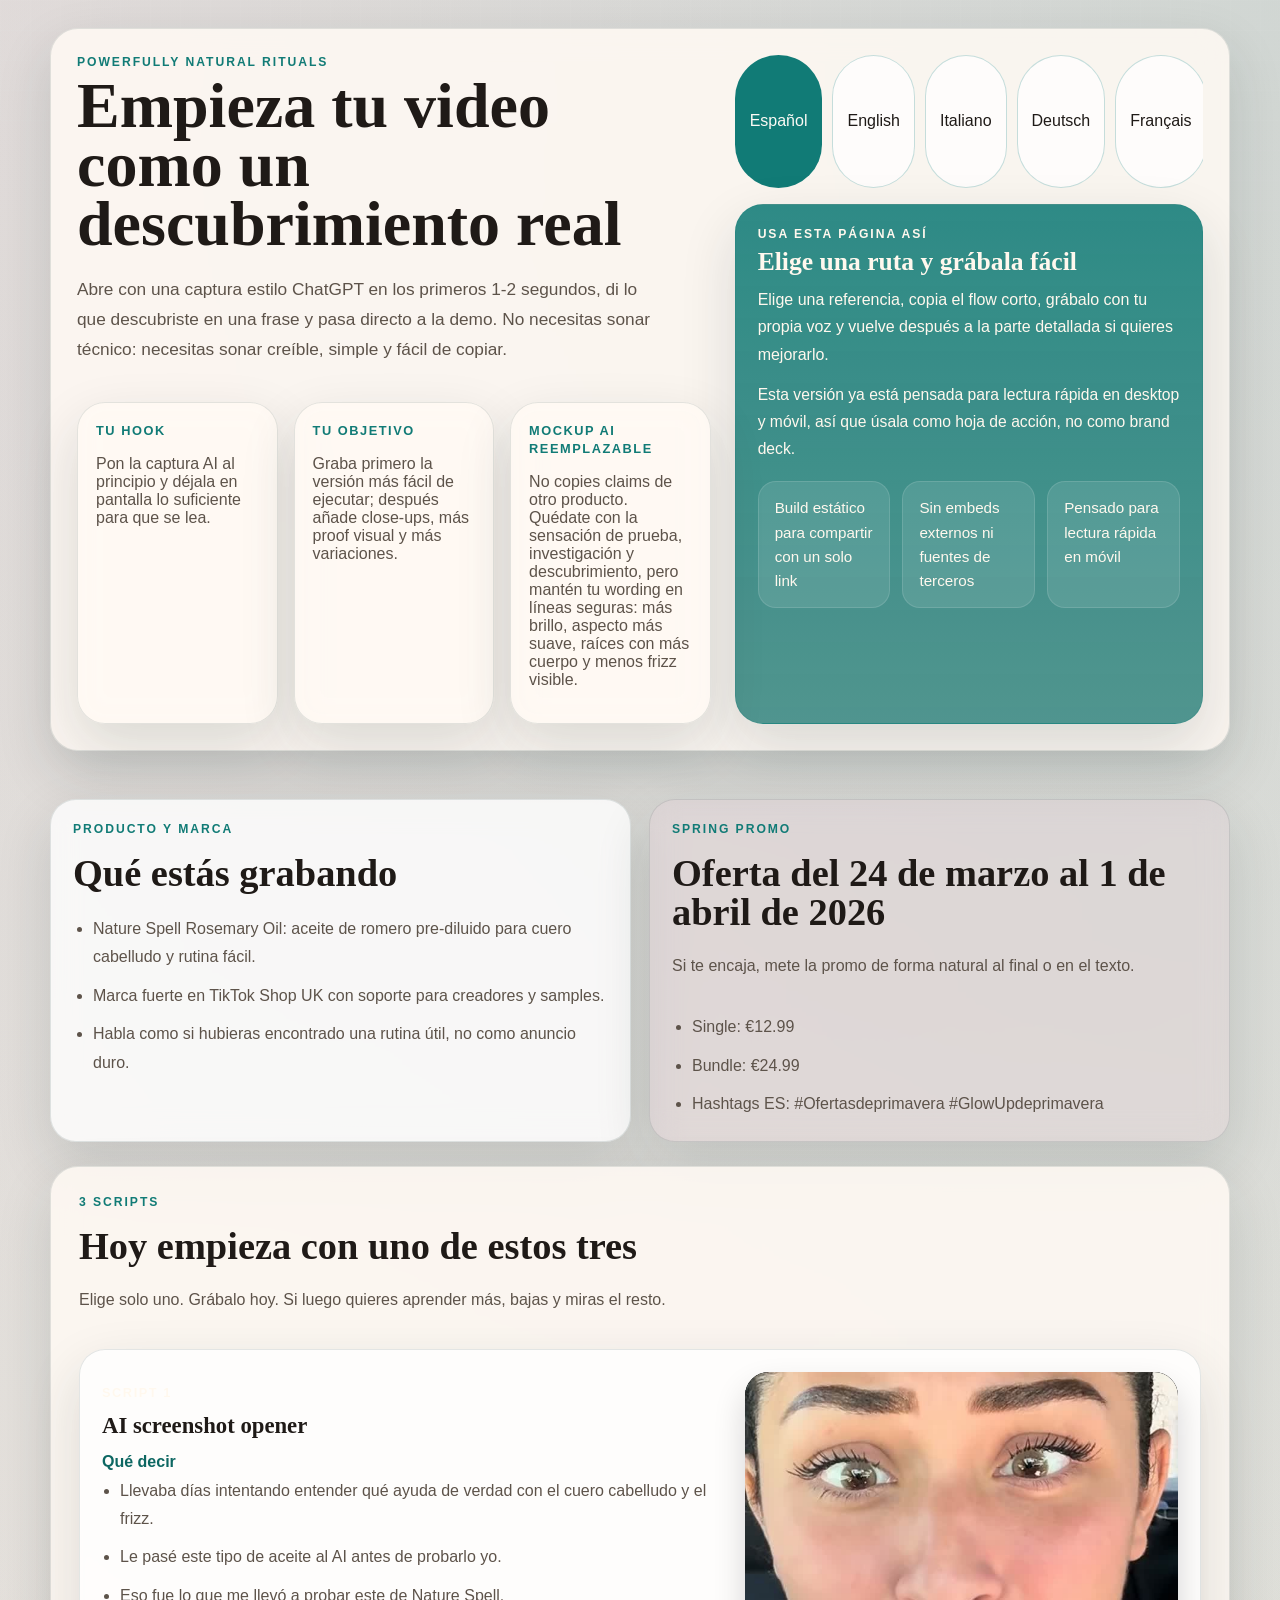
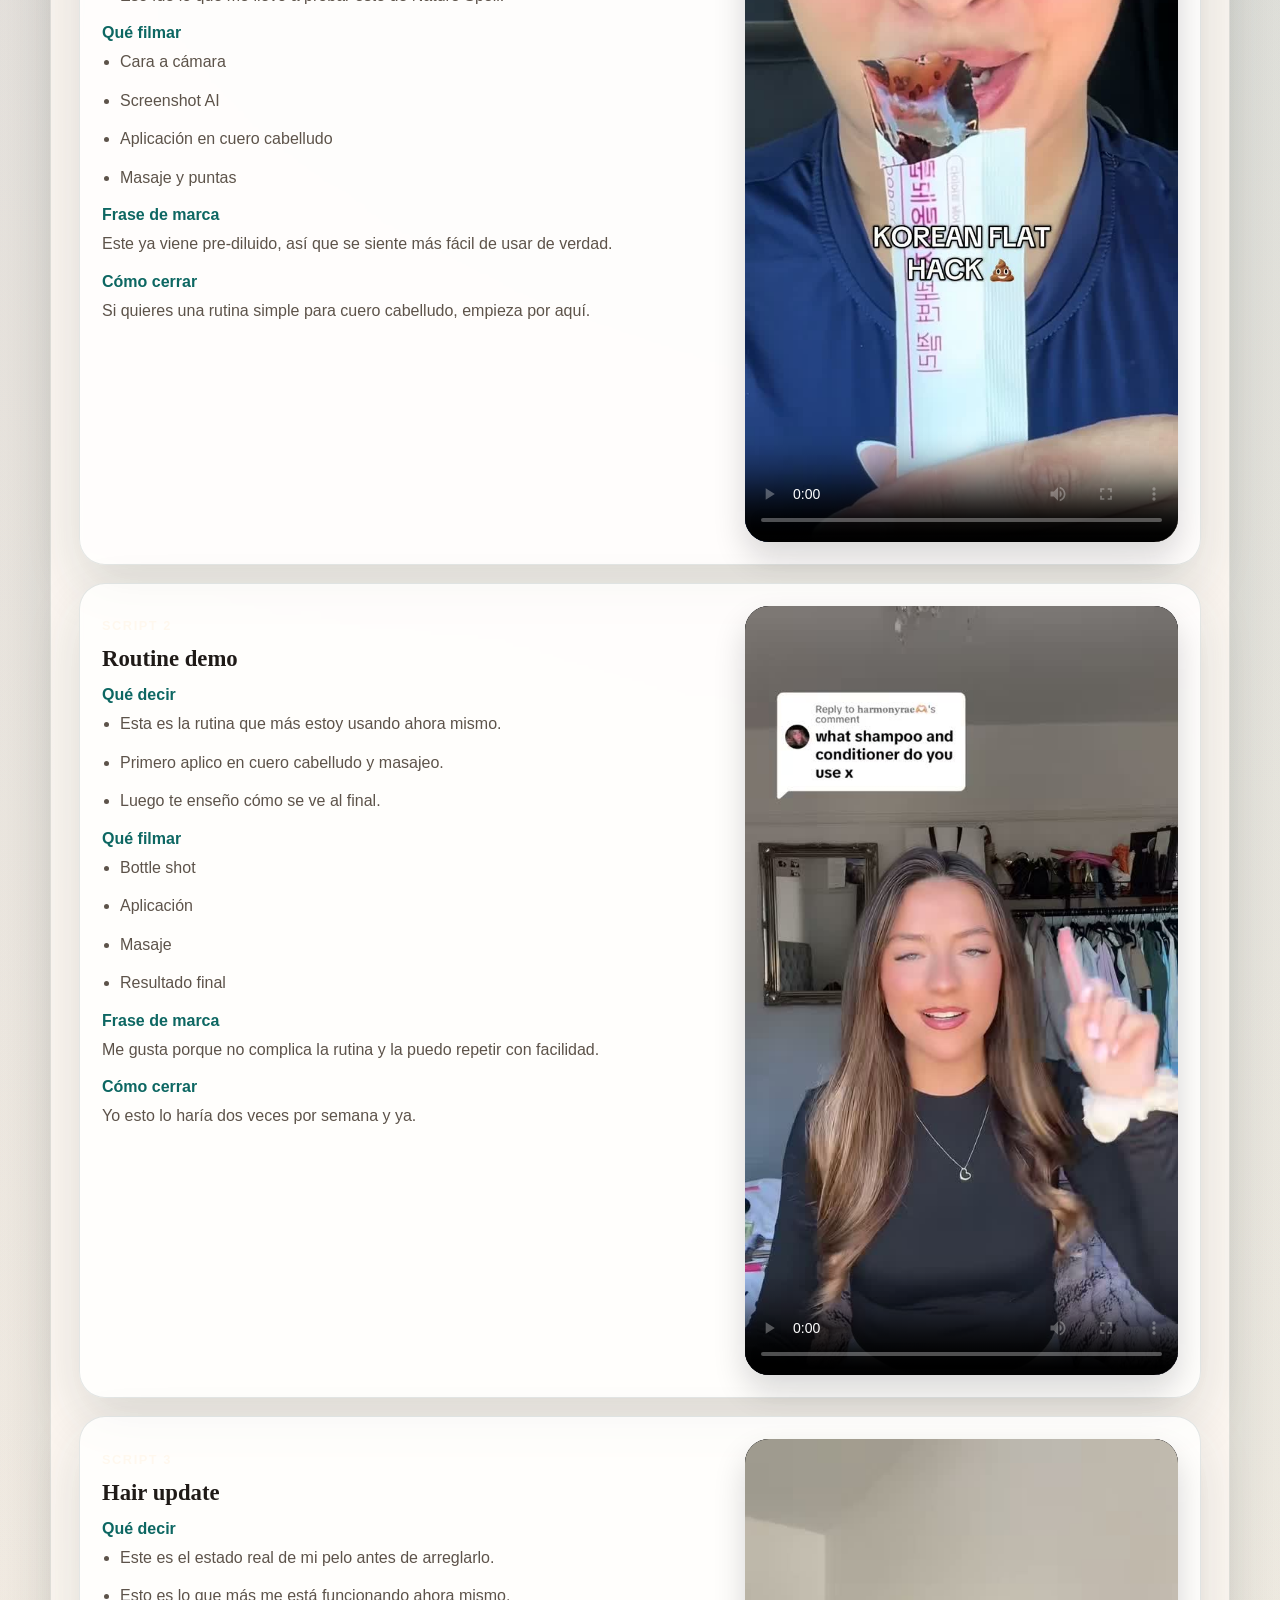
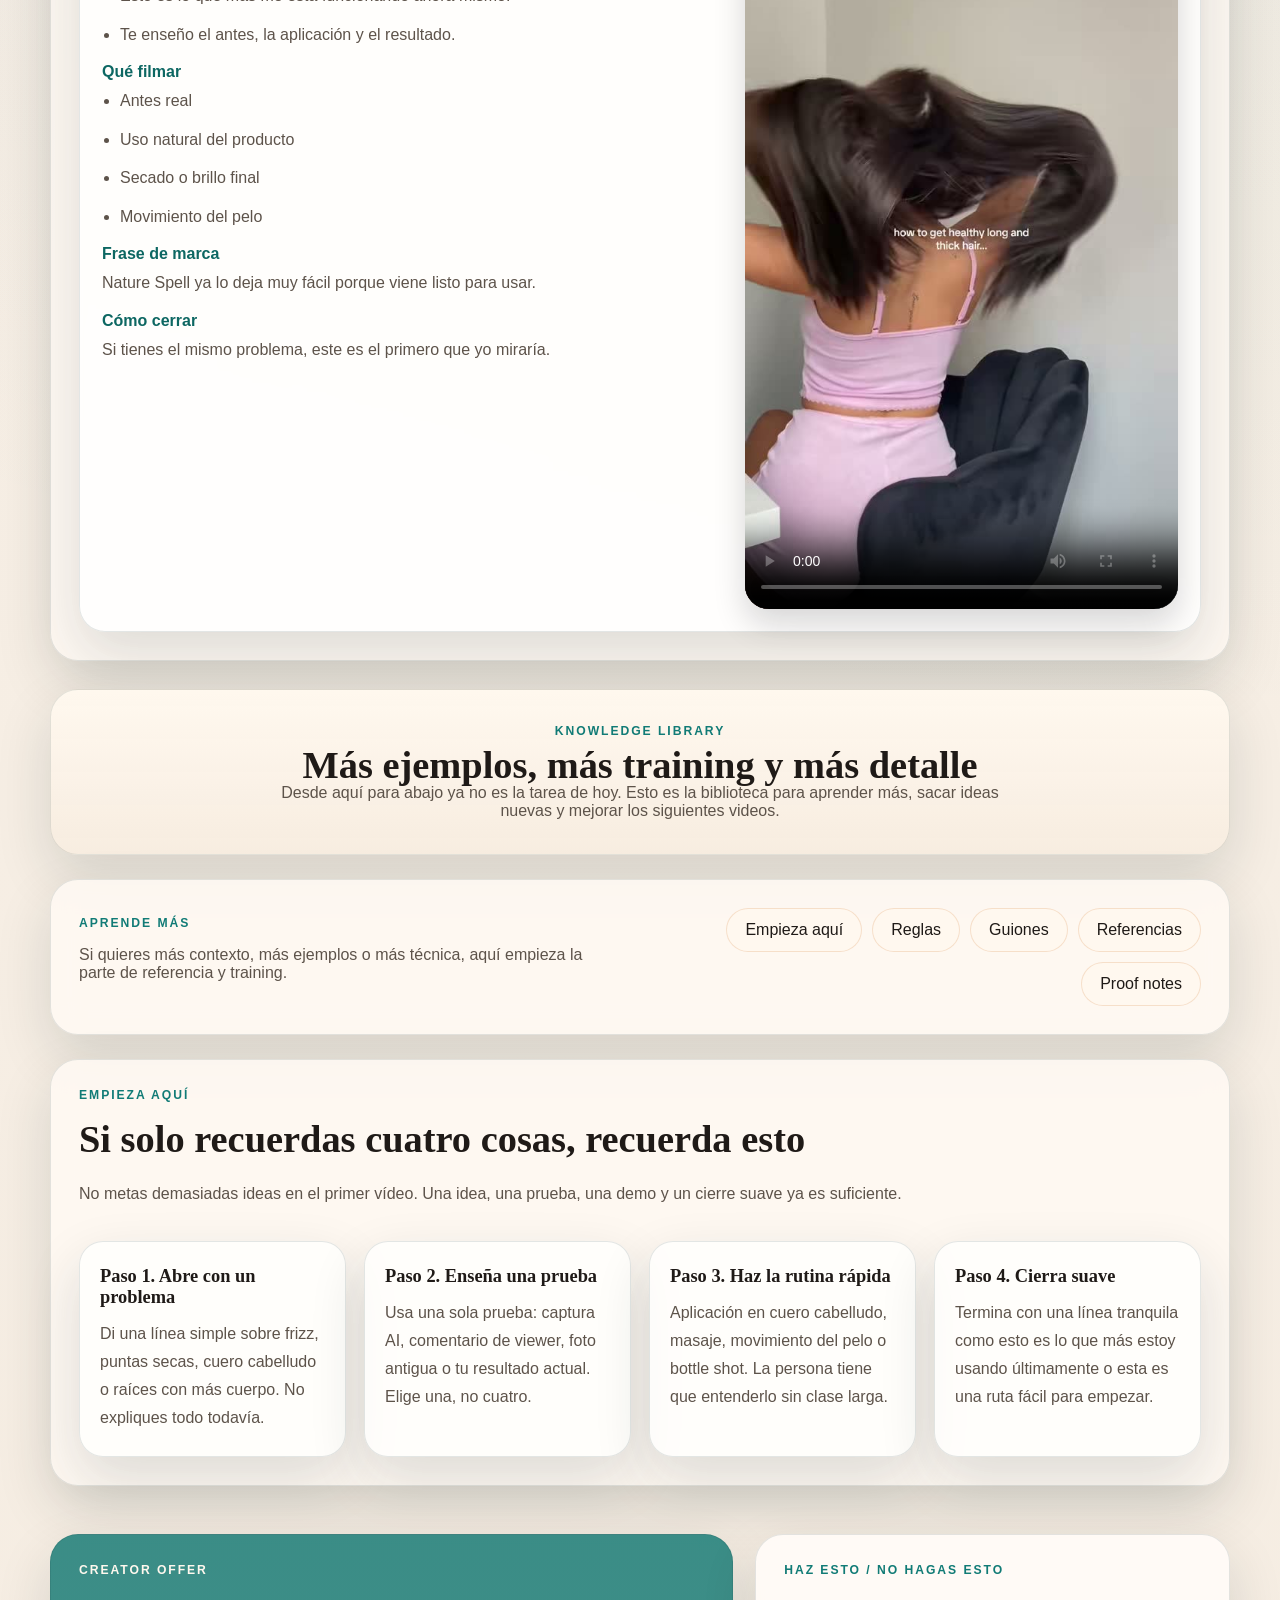
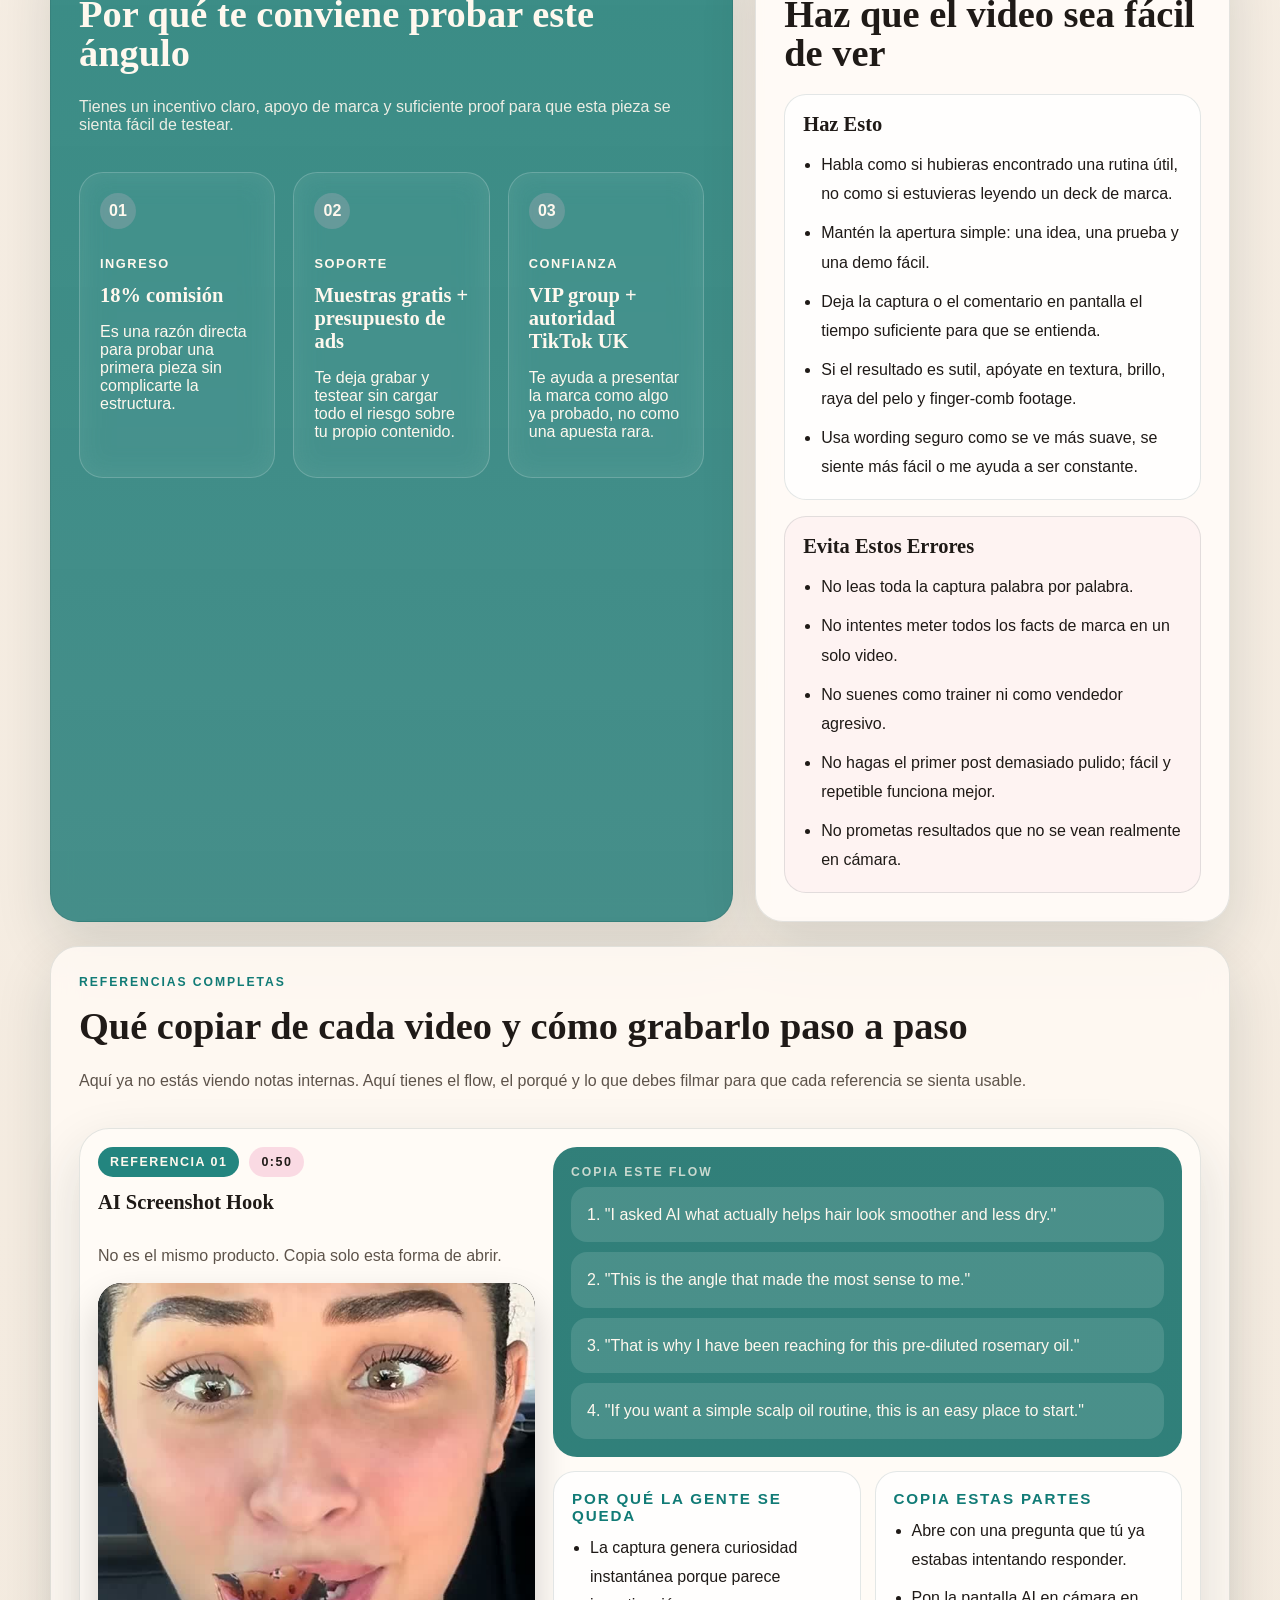
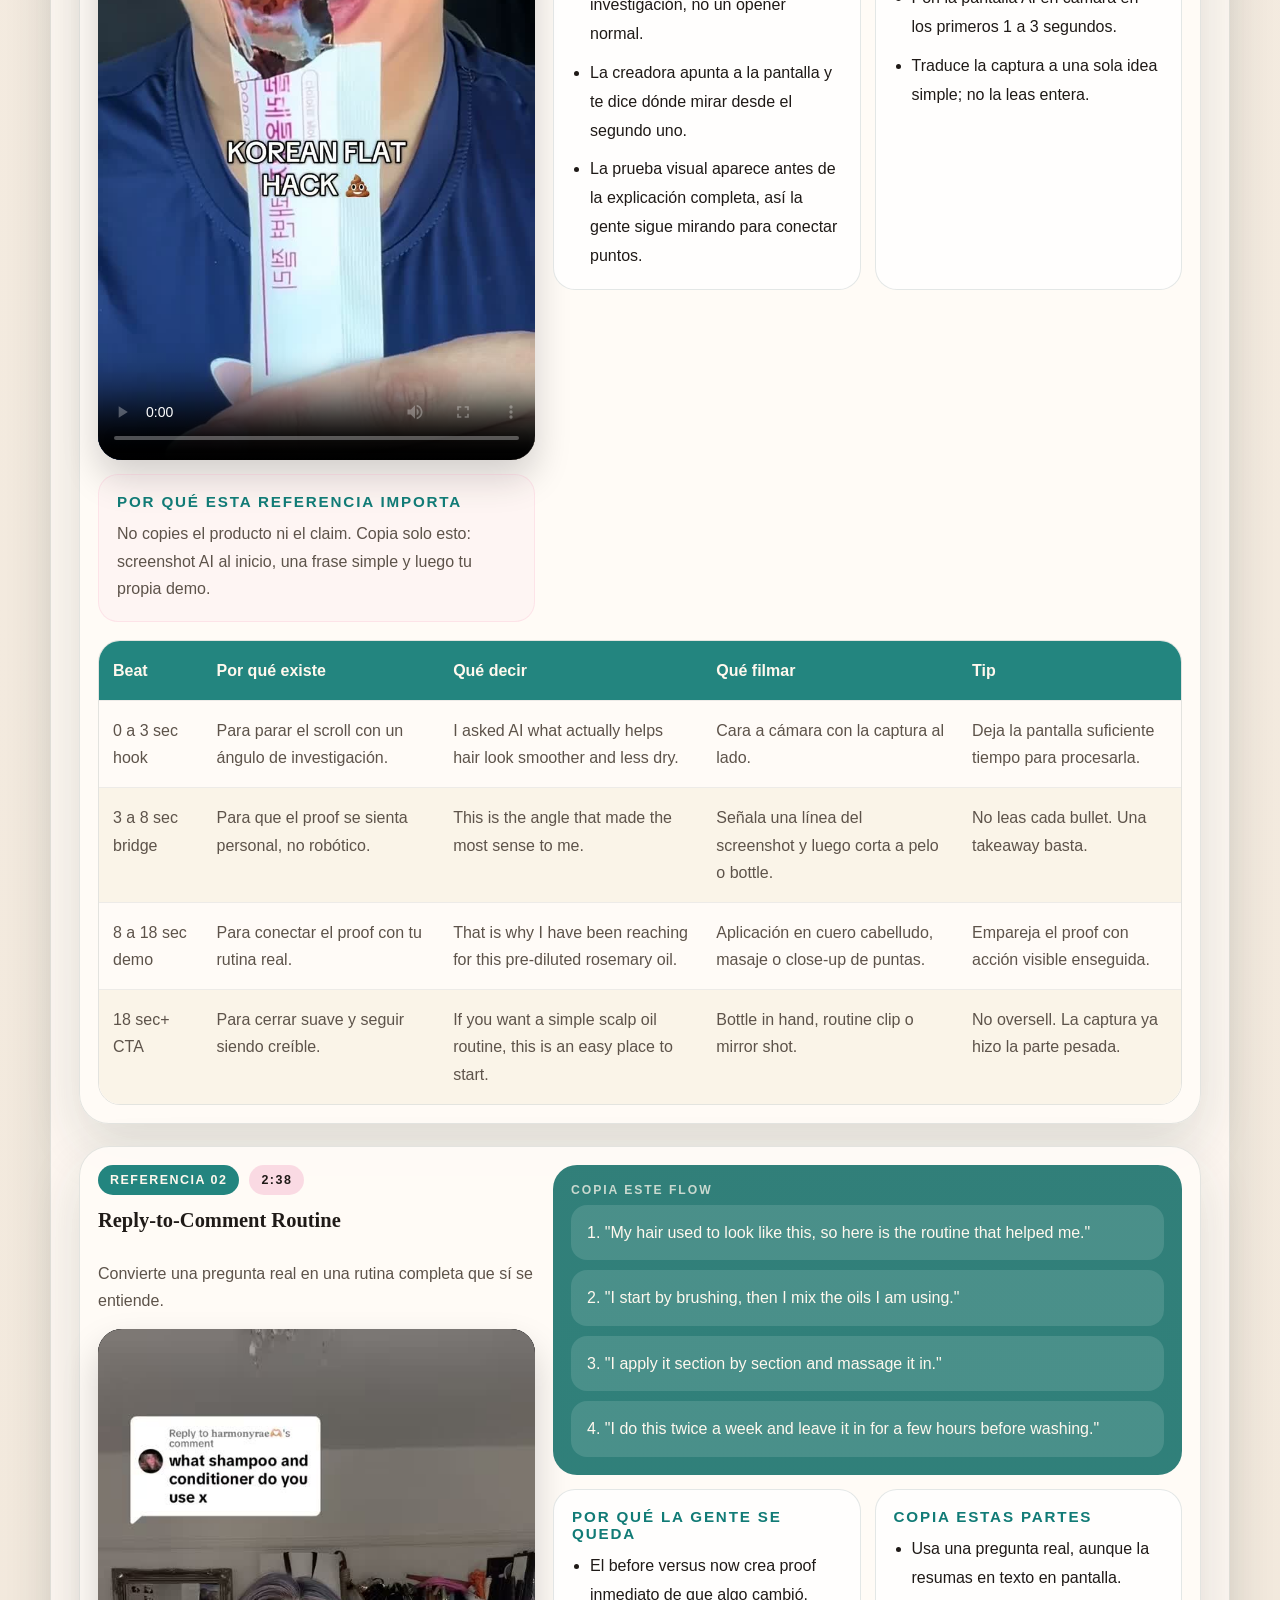
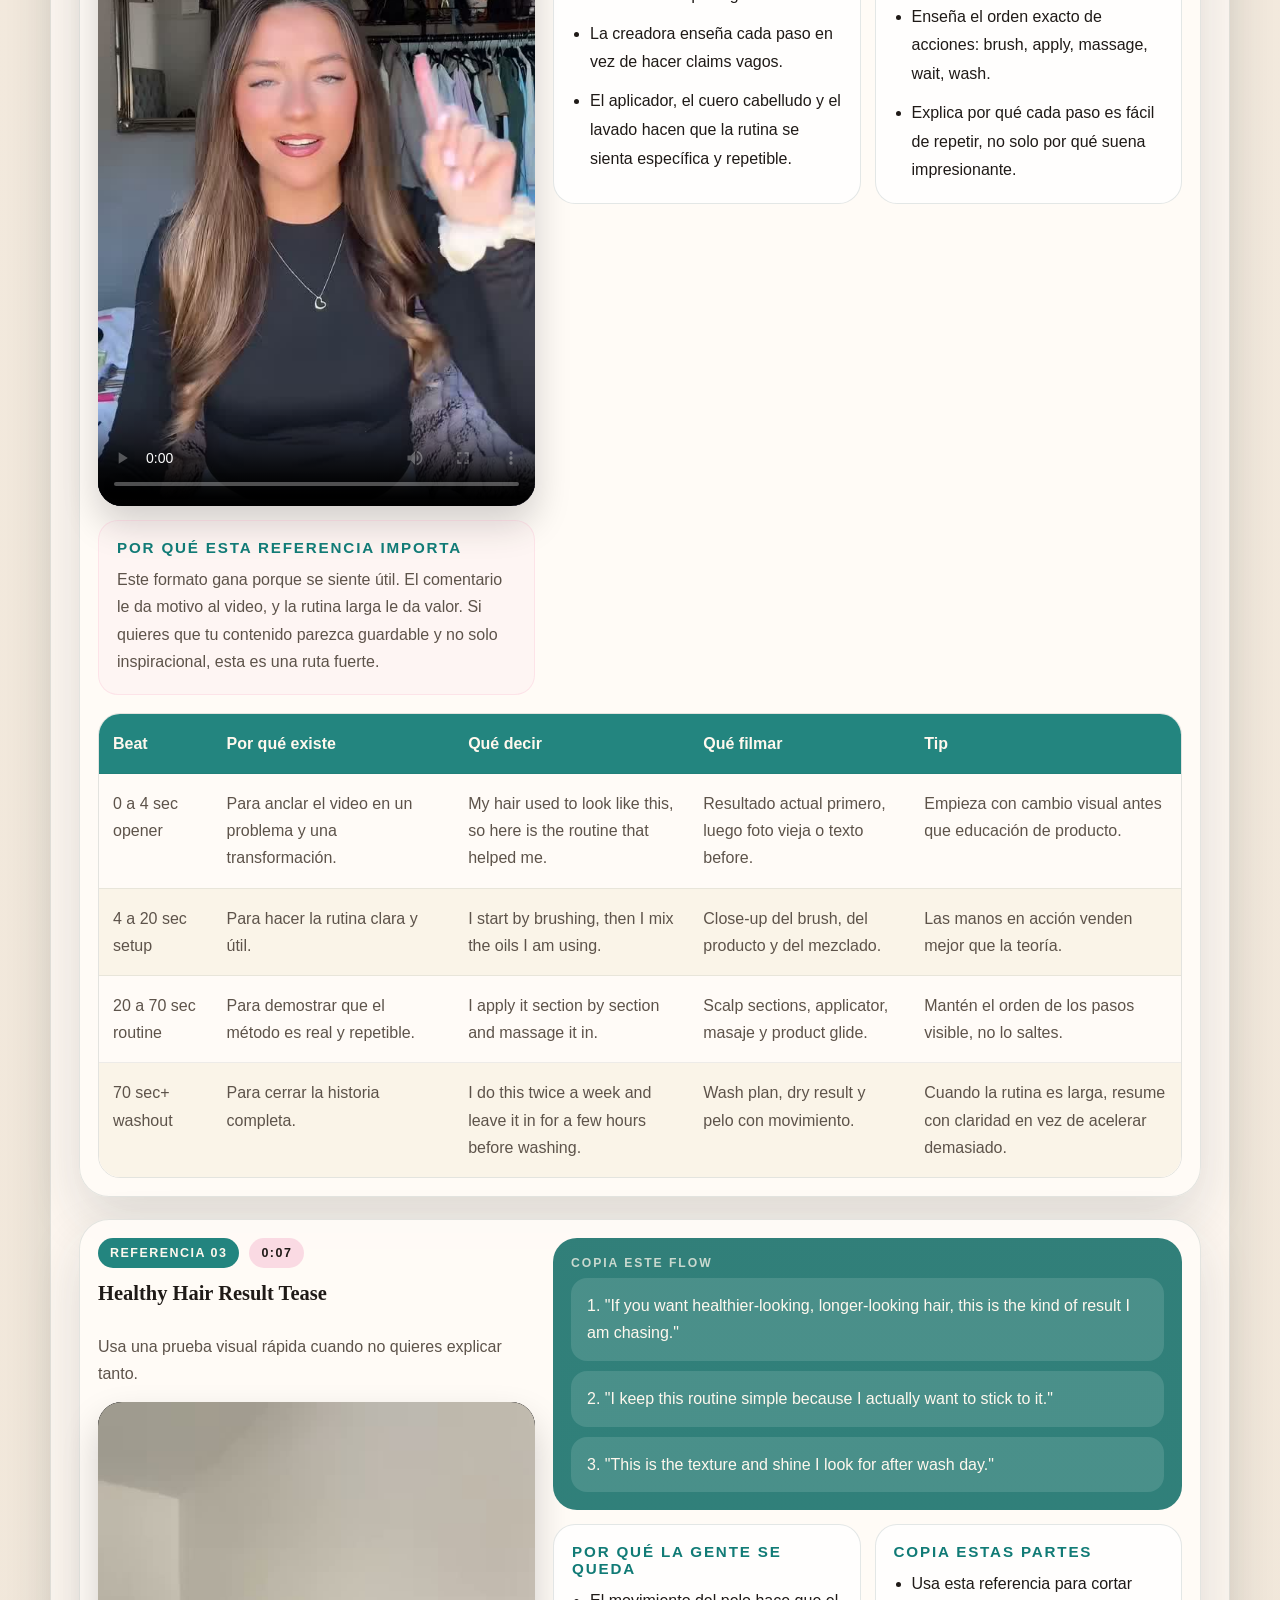
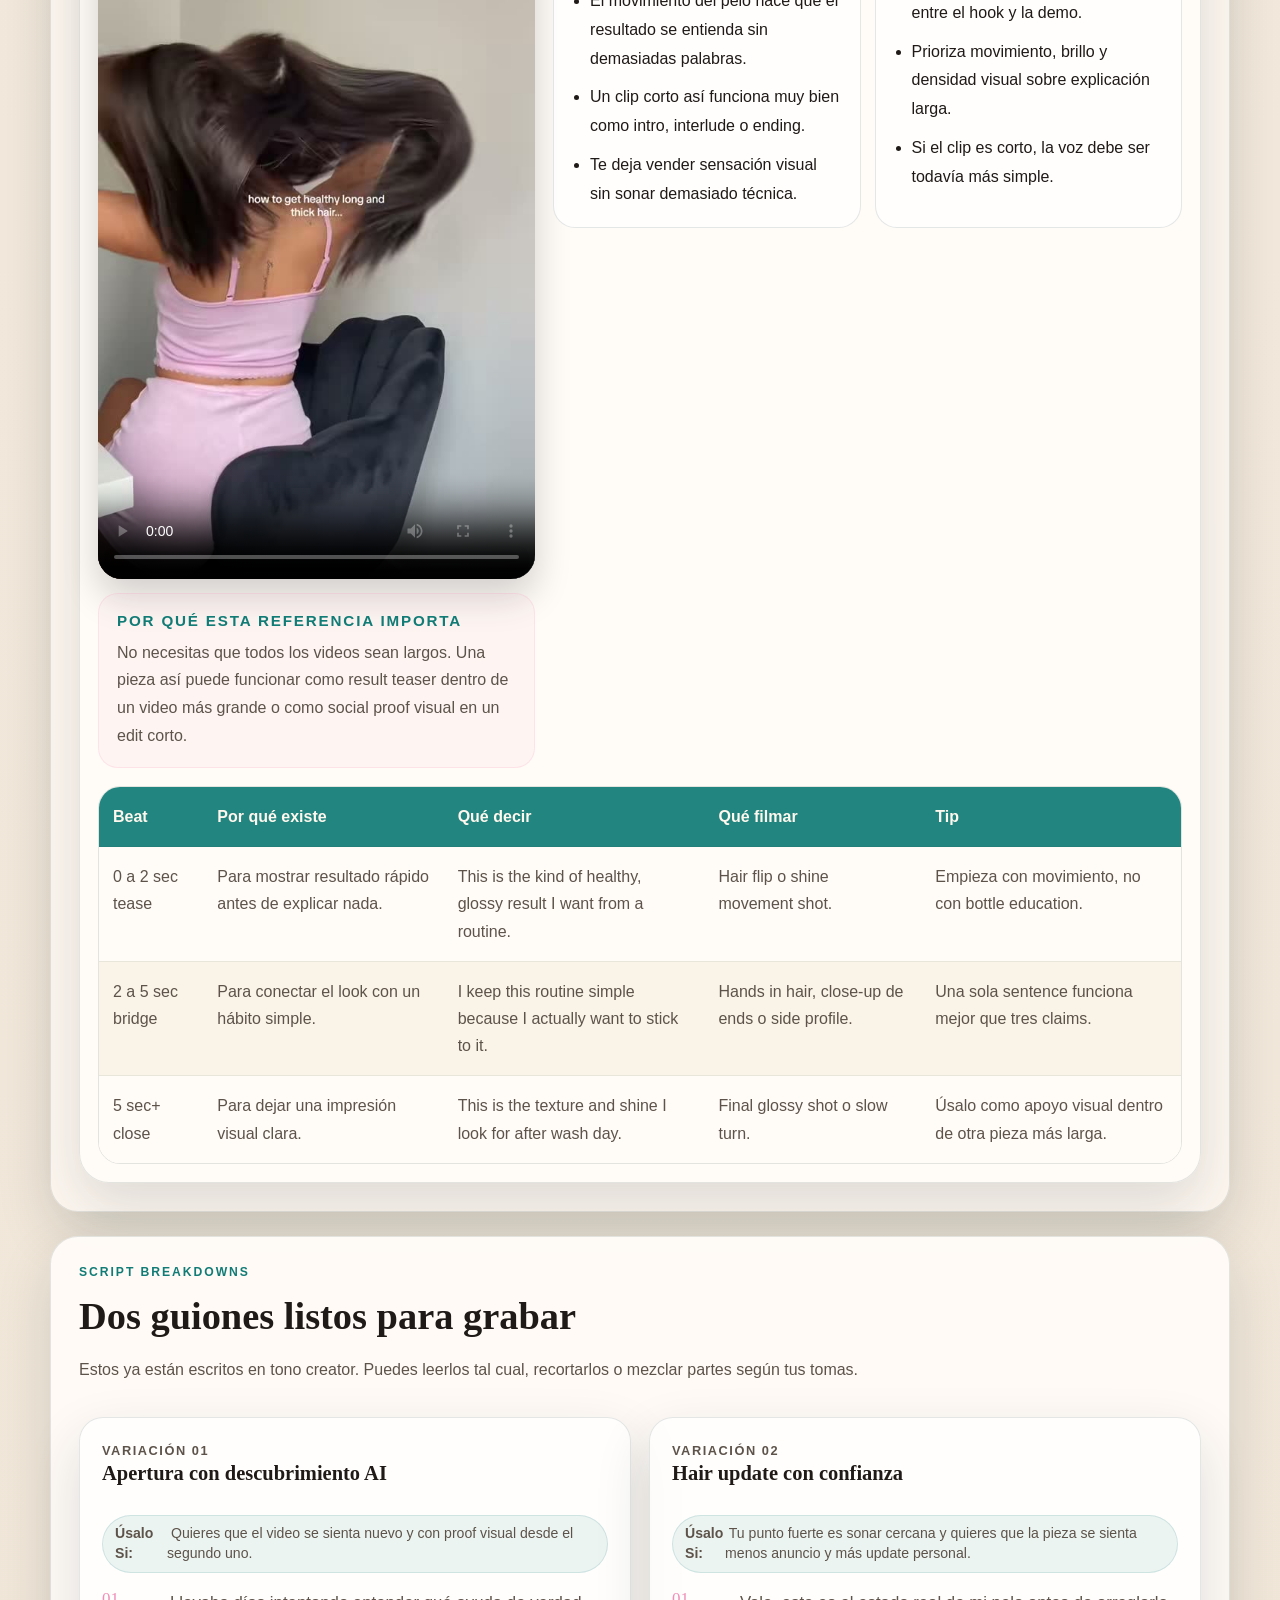
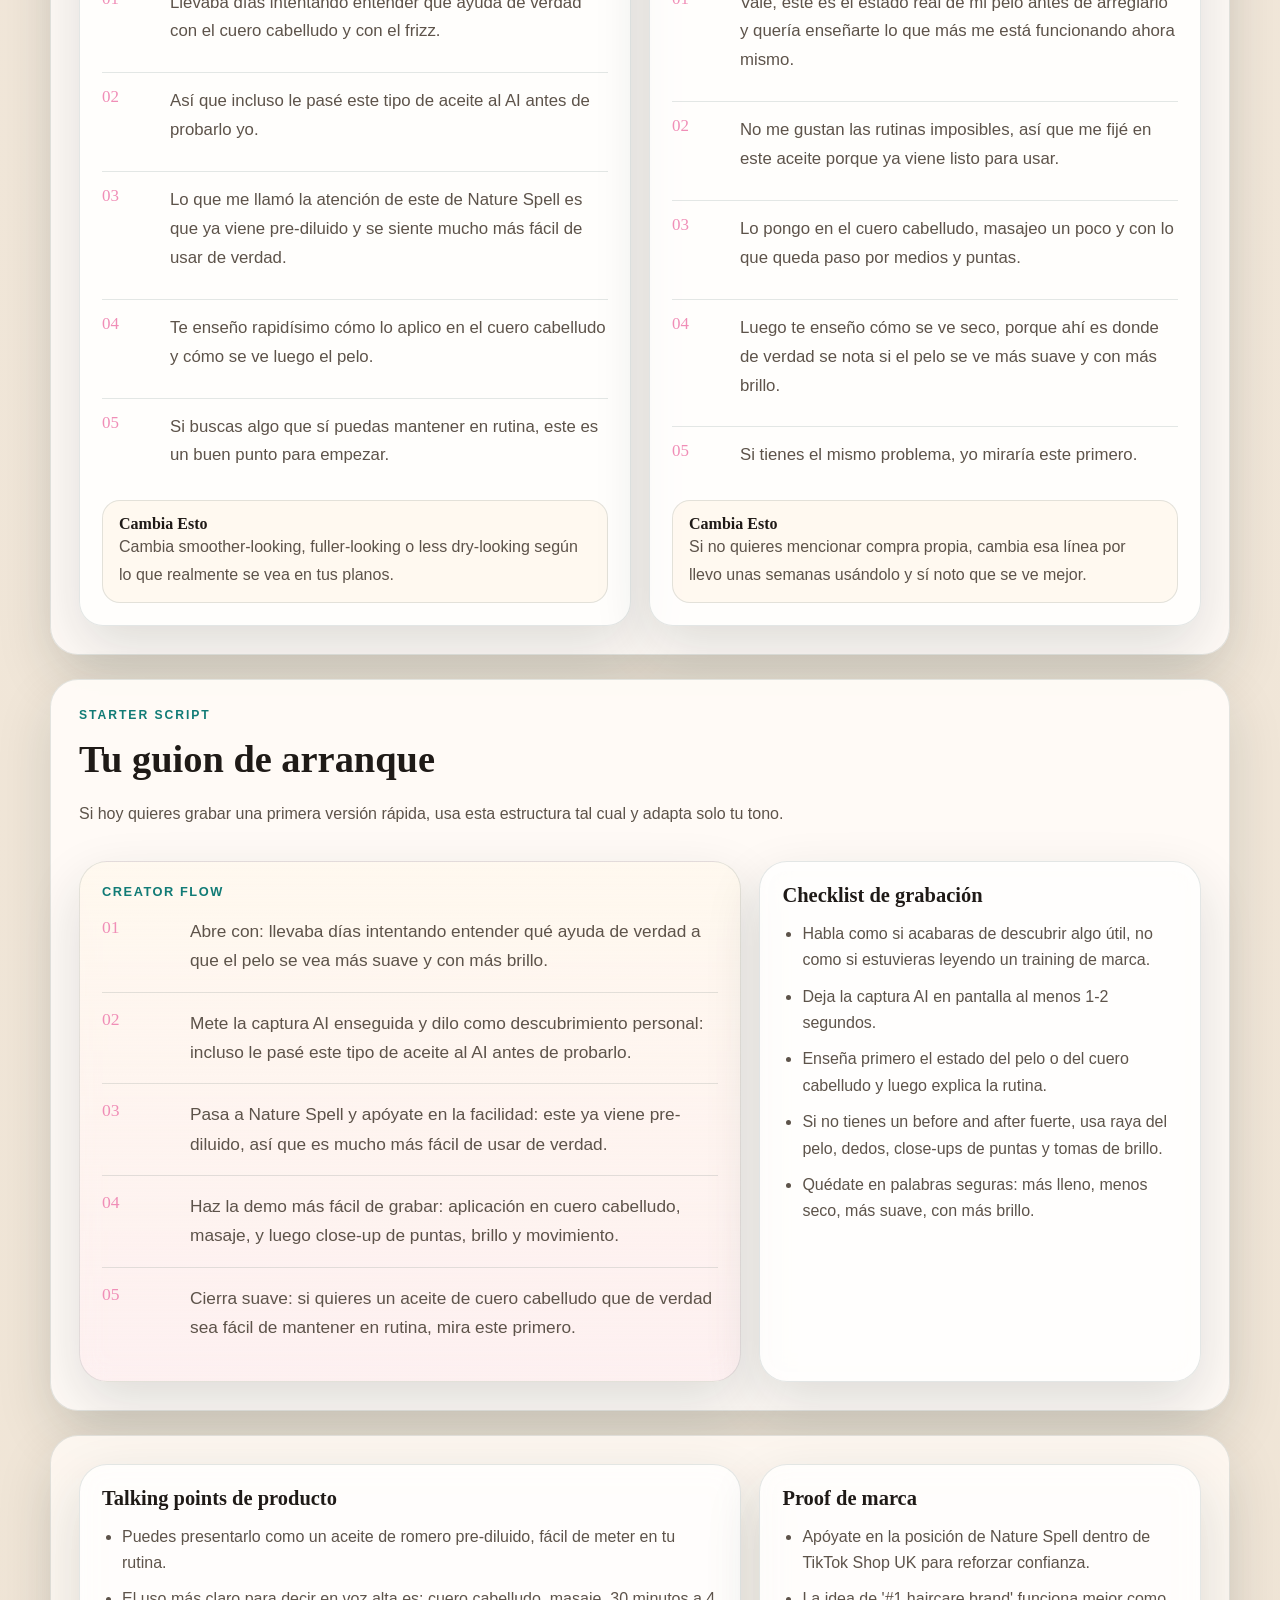
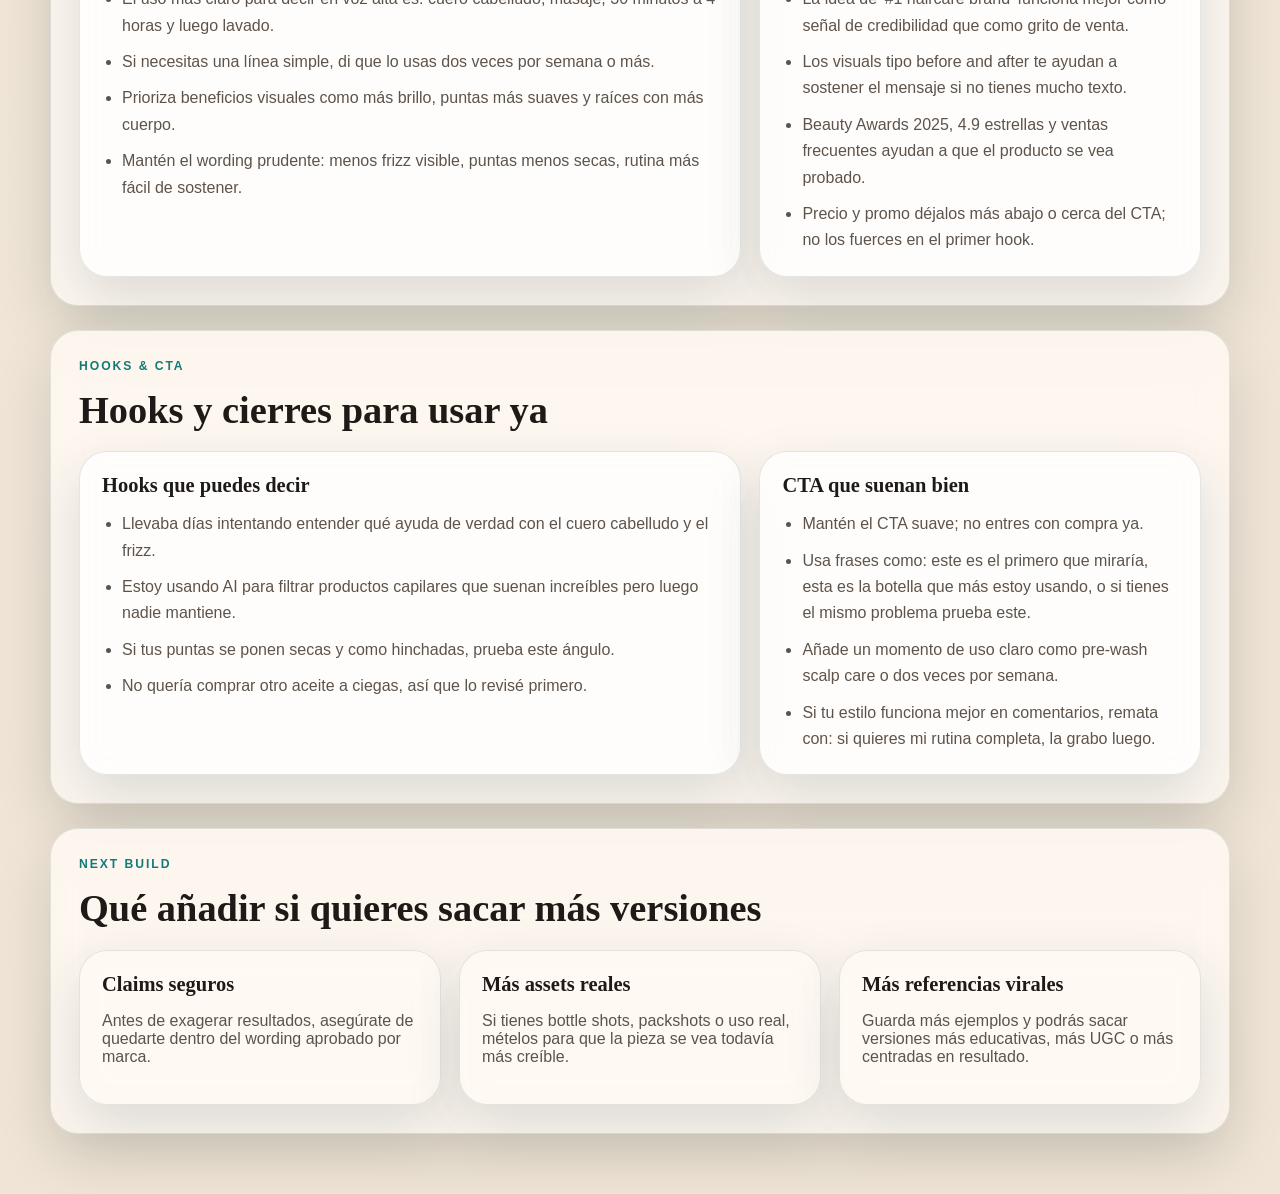
==== commit aa89898d: "Refine script-first homepage layout" ====
--- a/naturespell-site/index.html
+++ b/naturespell-site/index.html
@@ -77,6 +77,12 @@
           <div class="script-launch-grid" id="scriptNowCards"></div>
         </section>
 
+        <section class="section library-divider" id="knowledge-library">
+          <p class="eyebrow" data-i18n="libraryEyebrow"></p>
+          <h2 data-i18n="libraryTitle"></h2>
+          <p class="section-copy" data-i18n="libraryIntro"></p>
+        </section>
+
         <section class="jump-strip section">
           <div class="jump-copy">
             <p class="eyebrow" data-i18n="jumpEyebrow"></p>
--- a/naturespell-site/styles.css
+++ b/naturespell-site/styles.css
@@ -343,7 +343,7 @@
 }
 
 .script-launch-grid {
-  grid-template-columns: repeat(3, minmax(0, 1fr));
+  grid-template-columns: 1fr;
   margin-top: 24px;
 }
 
@@ -361,6 +361,32 @@
   font-size: 1.42rem;
 }
 
+.script-now-card {
+  display: grid;
+  grid-template-columns: minmax(0, 1.18fr) minmax(260px, 0.82fr);
+  gap: 20px;
+  align-items: start;
+}
+
+.script-now-copy {
+  display: grid;
+  gap: 0;
+}
+
+.script-now-media {
+  overflow: hidden;
+  border-radius: 24px;
+  background: #0c0d10;
+  box-shadow: 0 16px 32px rgba(12, 13, 16, 0.16);
+}
+
+.script-now-video {
+  width: 100%;
+  aspect-ratio: 9 / 16;
+  display: block;
+  background: #0c0d10;
+}
+
 .script-now-block + .script-now-block {
   margin-top: 14px;
 }
@@ -381,6 +407,18 @@
 
 .script-now-block ul {
   padding-left: 18px;
+}
+
+.library-divider {
+  margin-top: 28px;
+  padding: 34px 28px;
+  text-align: center;
+  background: linear-gradient(180deg, rgba(255, 248, 238, 0.98), rgba(247, 236, 224, 0.96));
+}
+
+.library-divider .section-copy {
+  max-width: 760px;
+  margin: 0 auto;
 }
 
 .action-card-soft {
@@ -1088,6 +1126,7 @@
   .reference-card,
   .topbar,
   .creator-grid,
+  .script-now-card,
   .reference-detail-top,
   .reference-mini-grid,
   .start-grid,
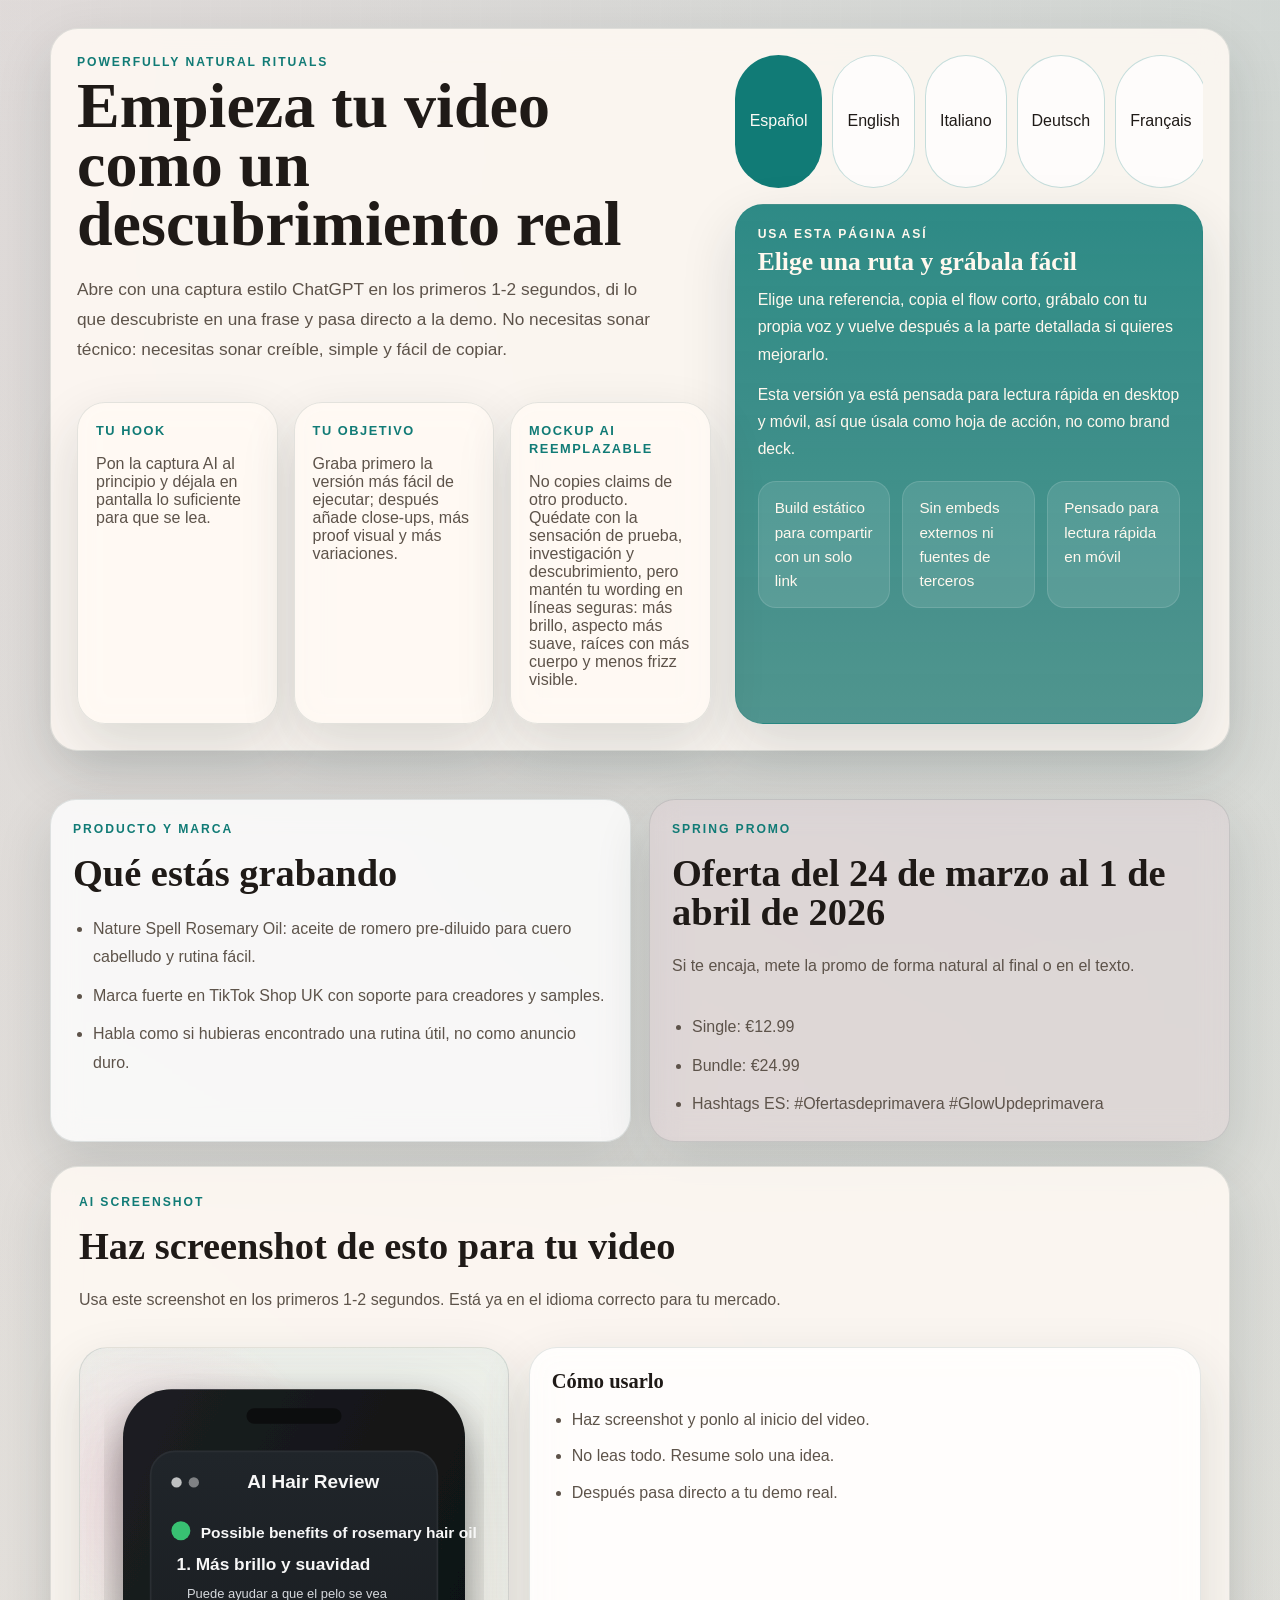
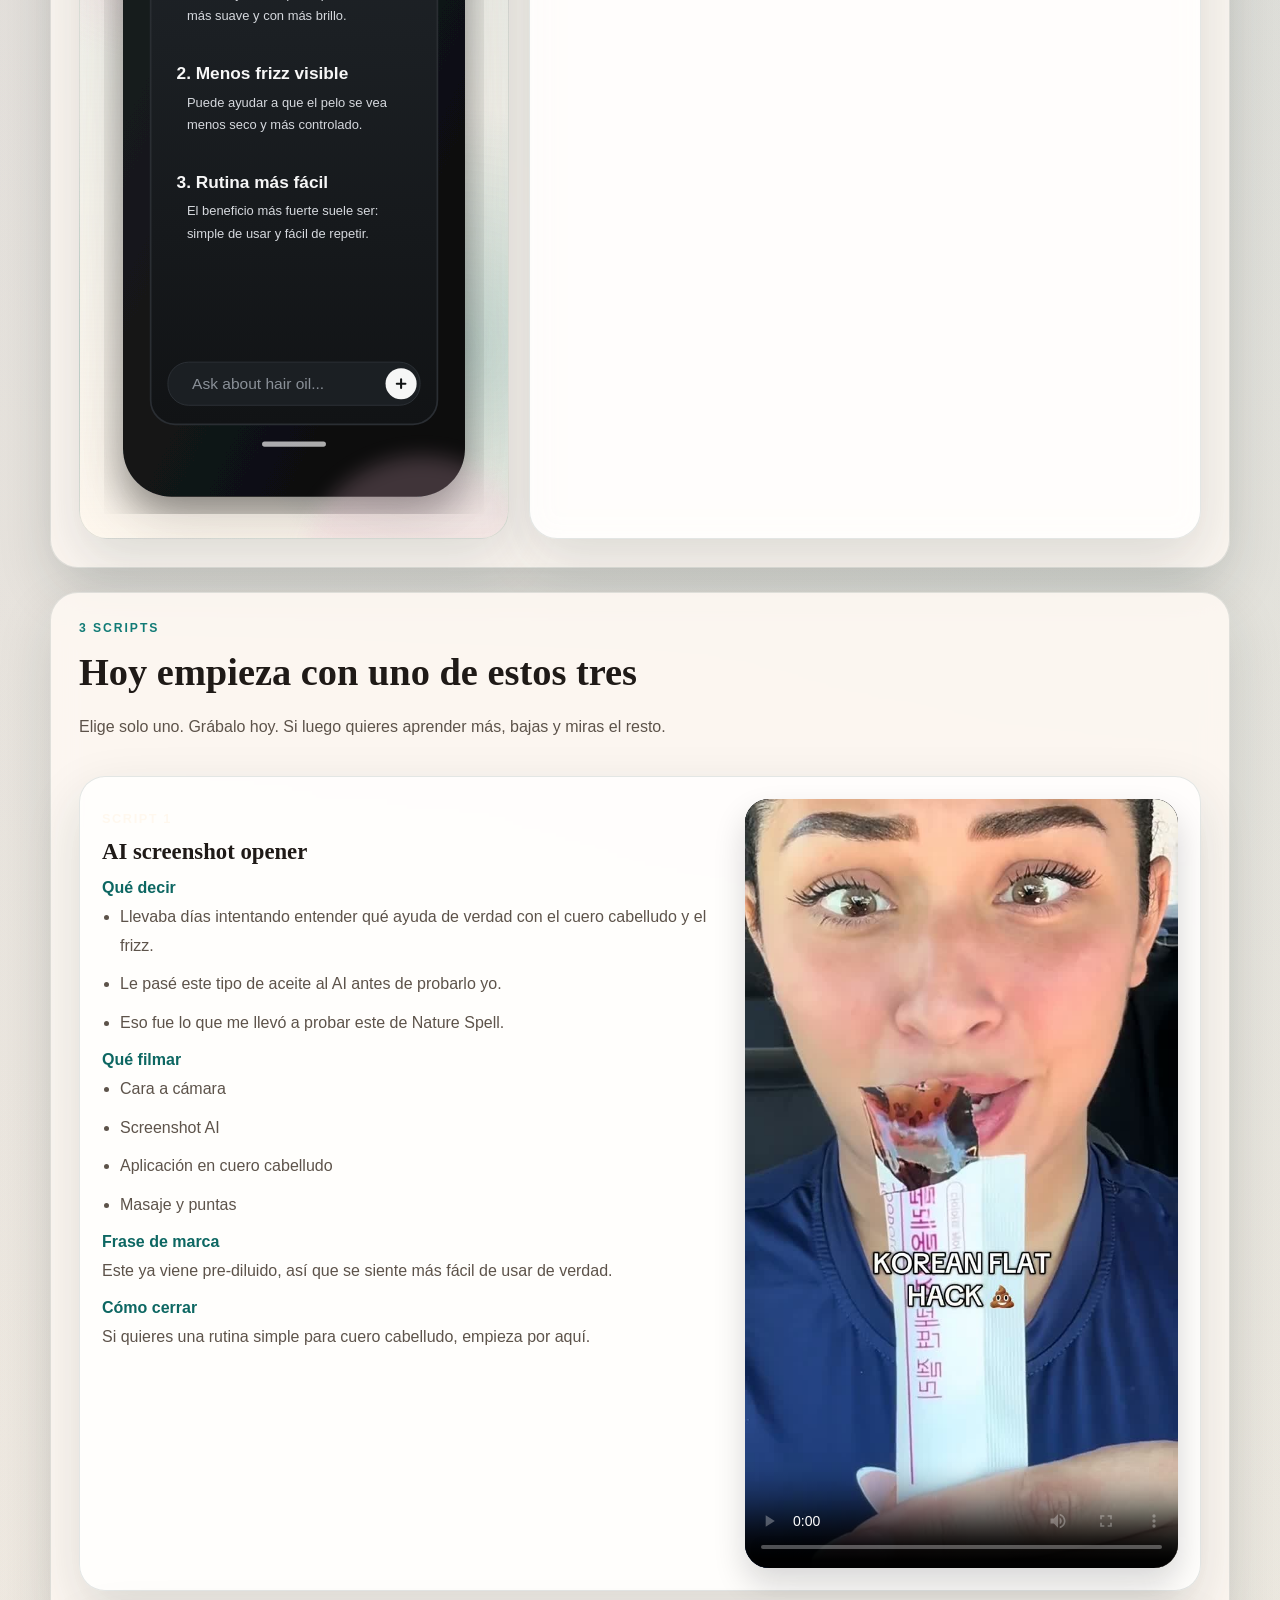
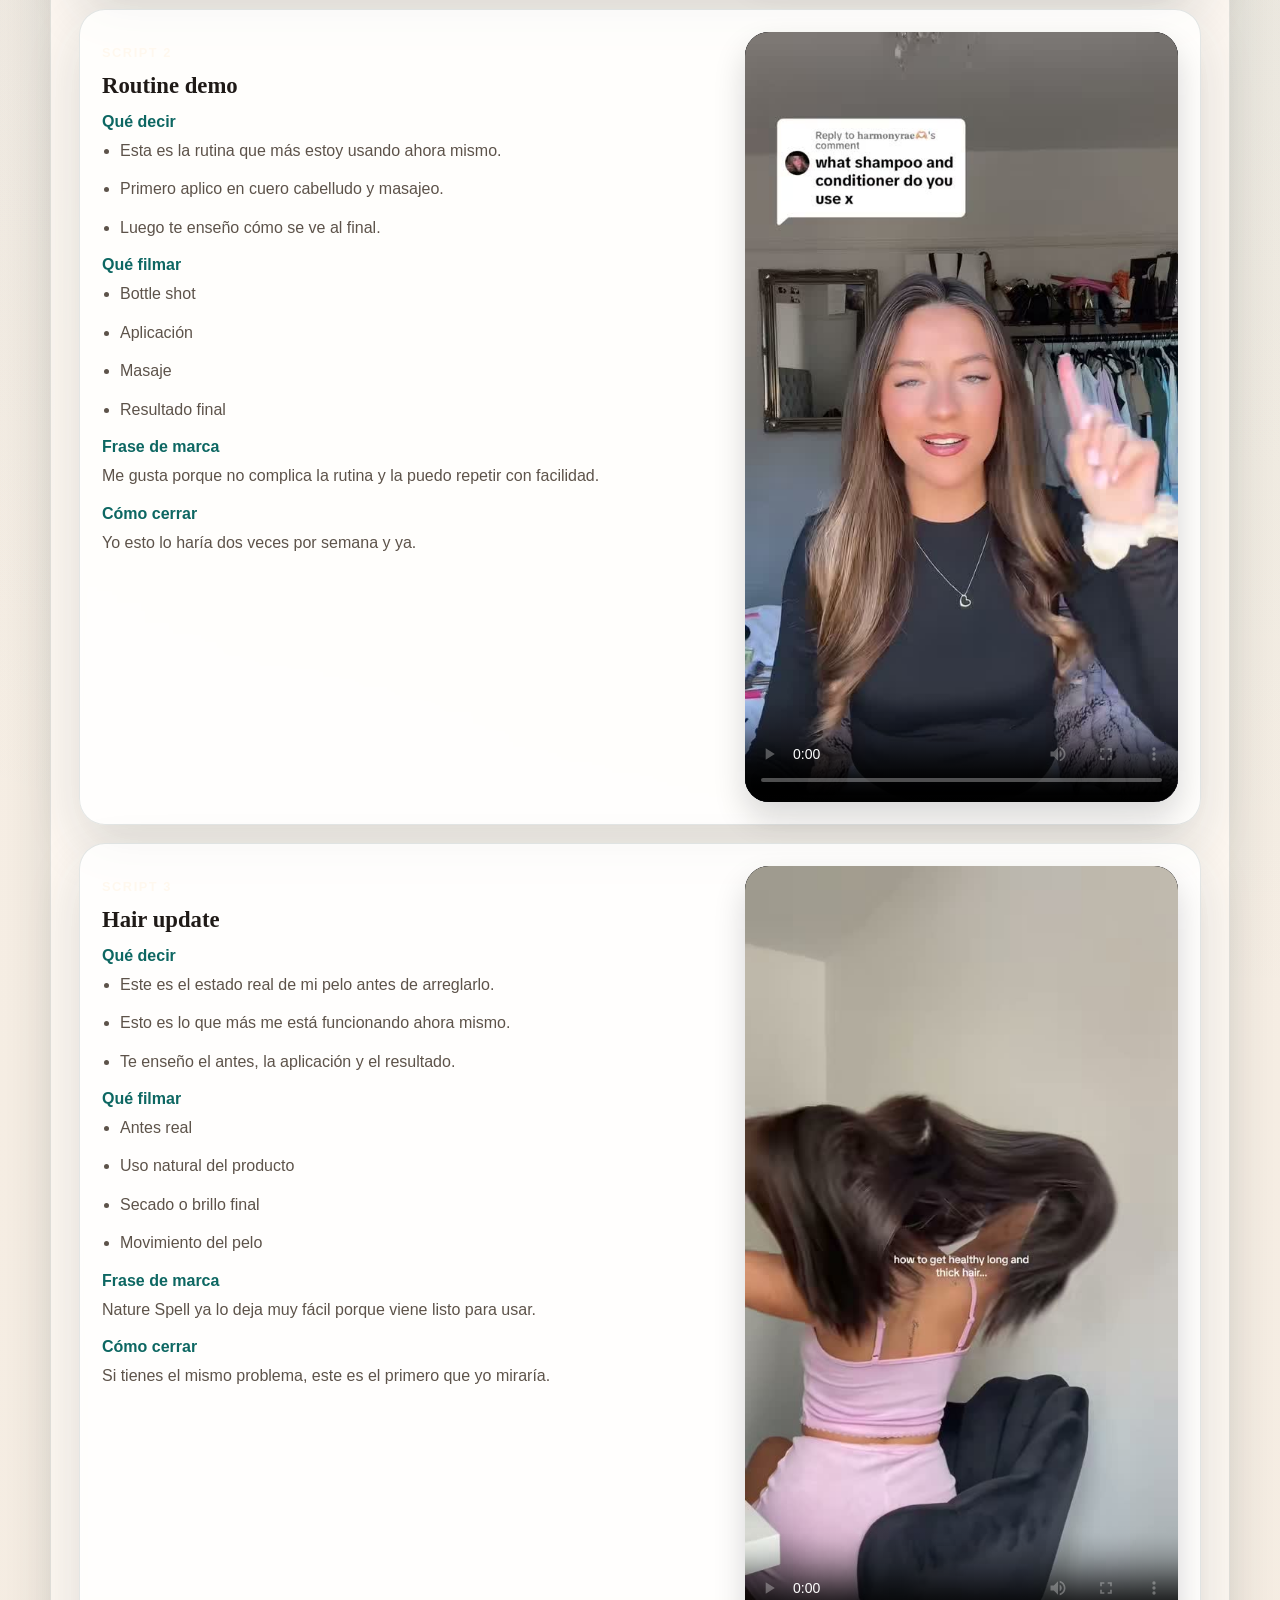
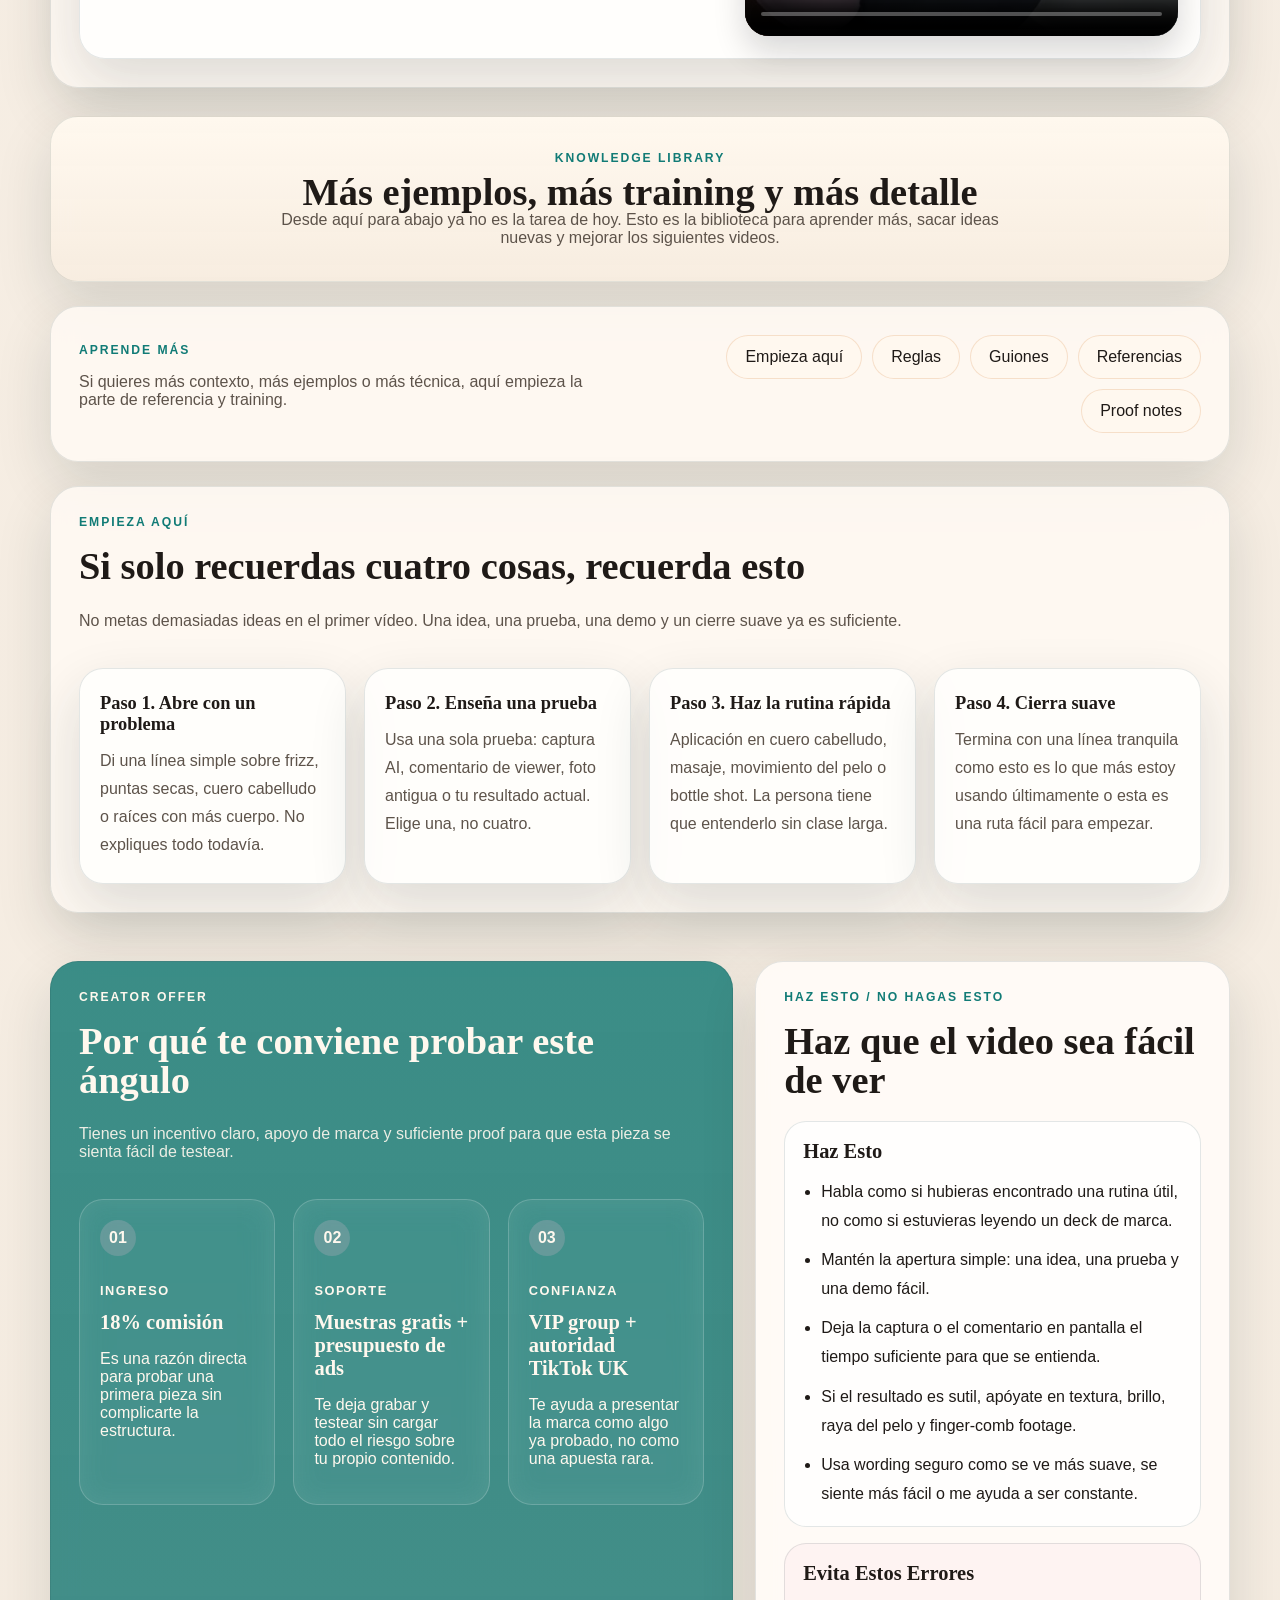
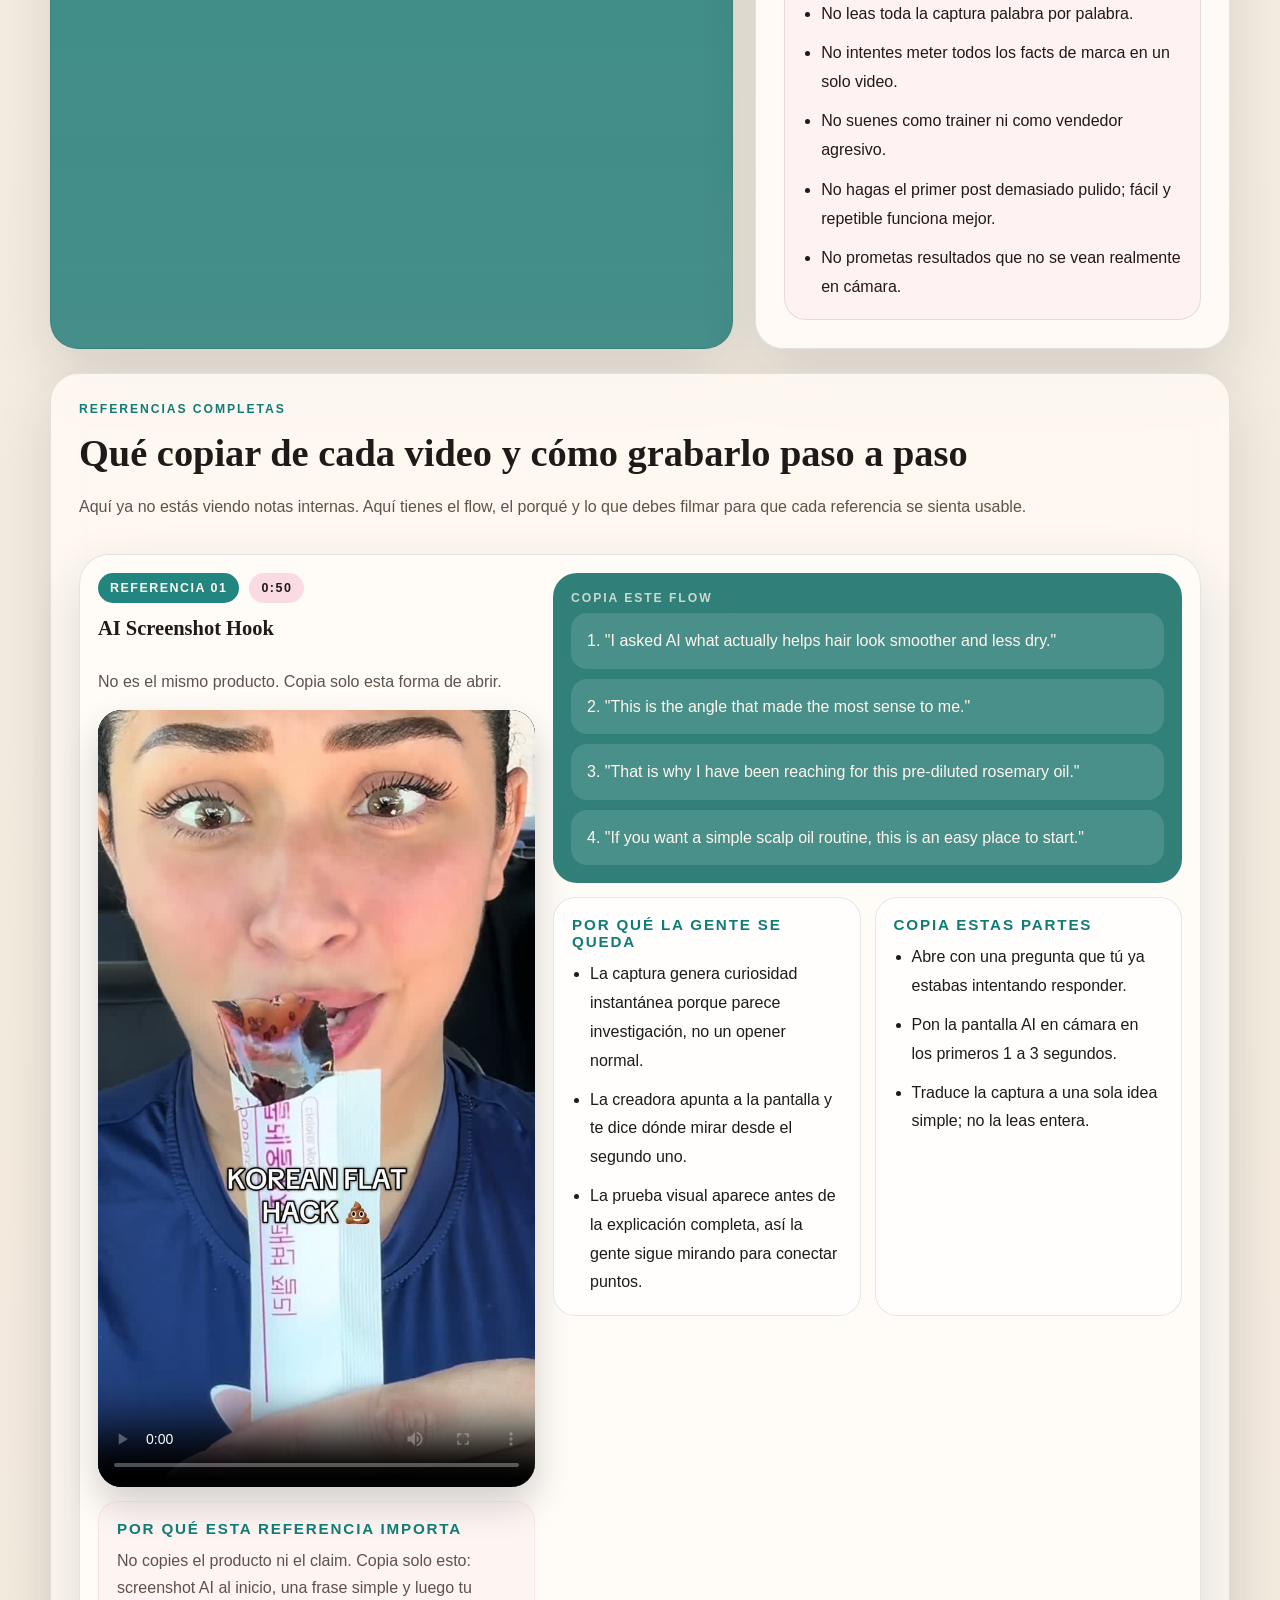
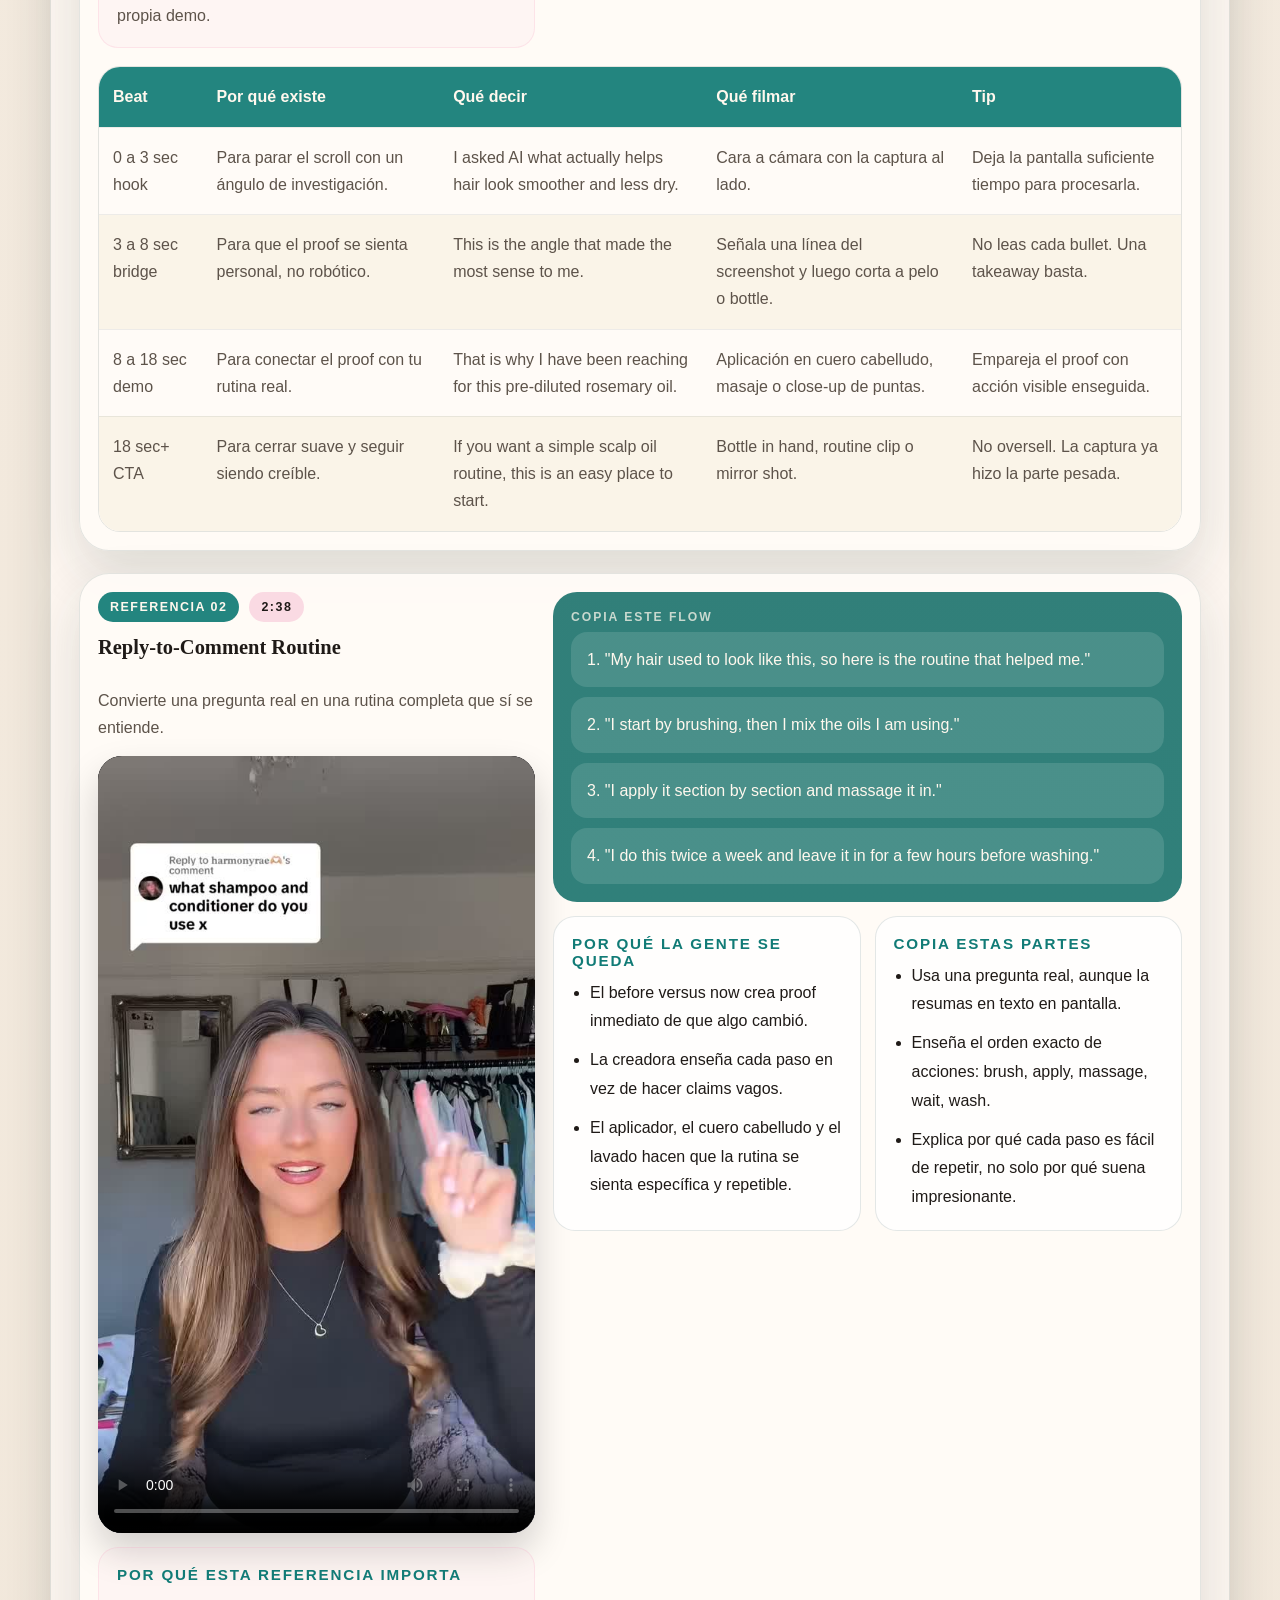
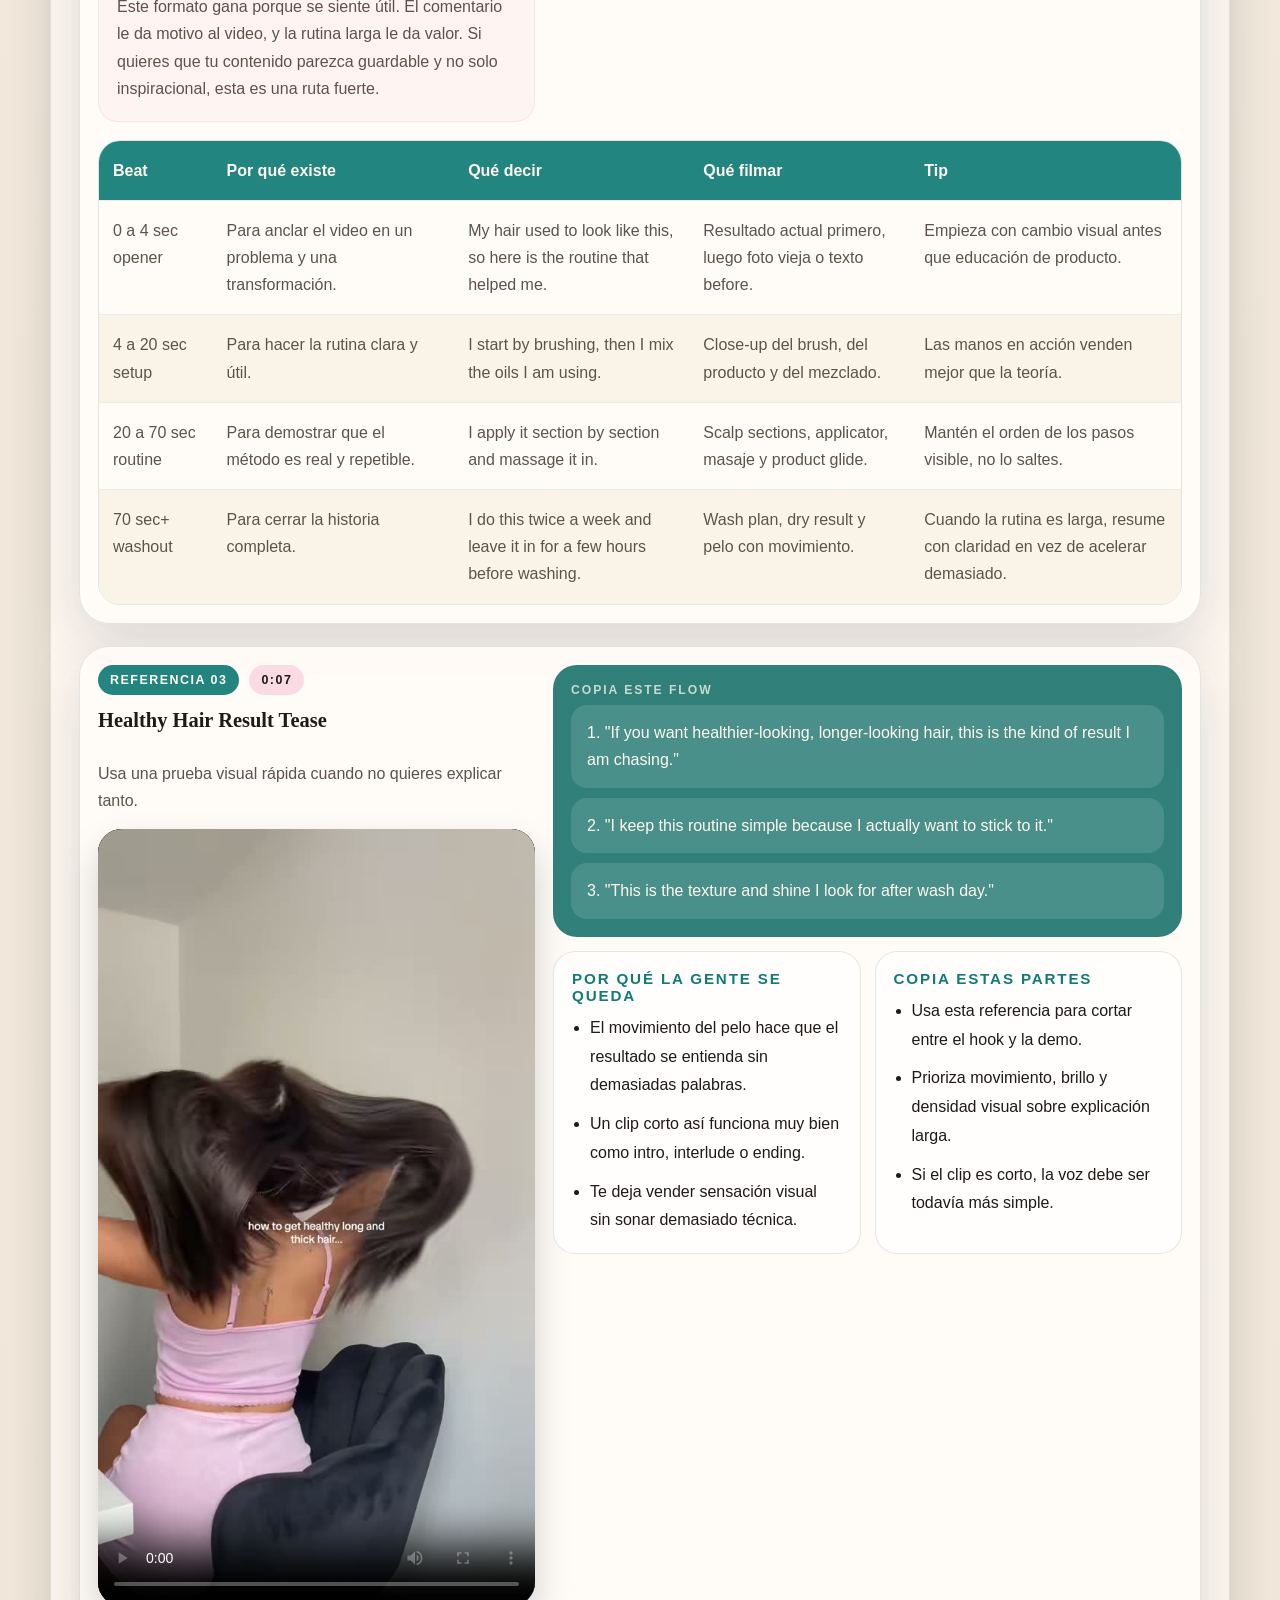
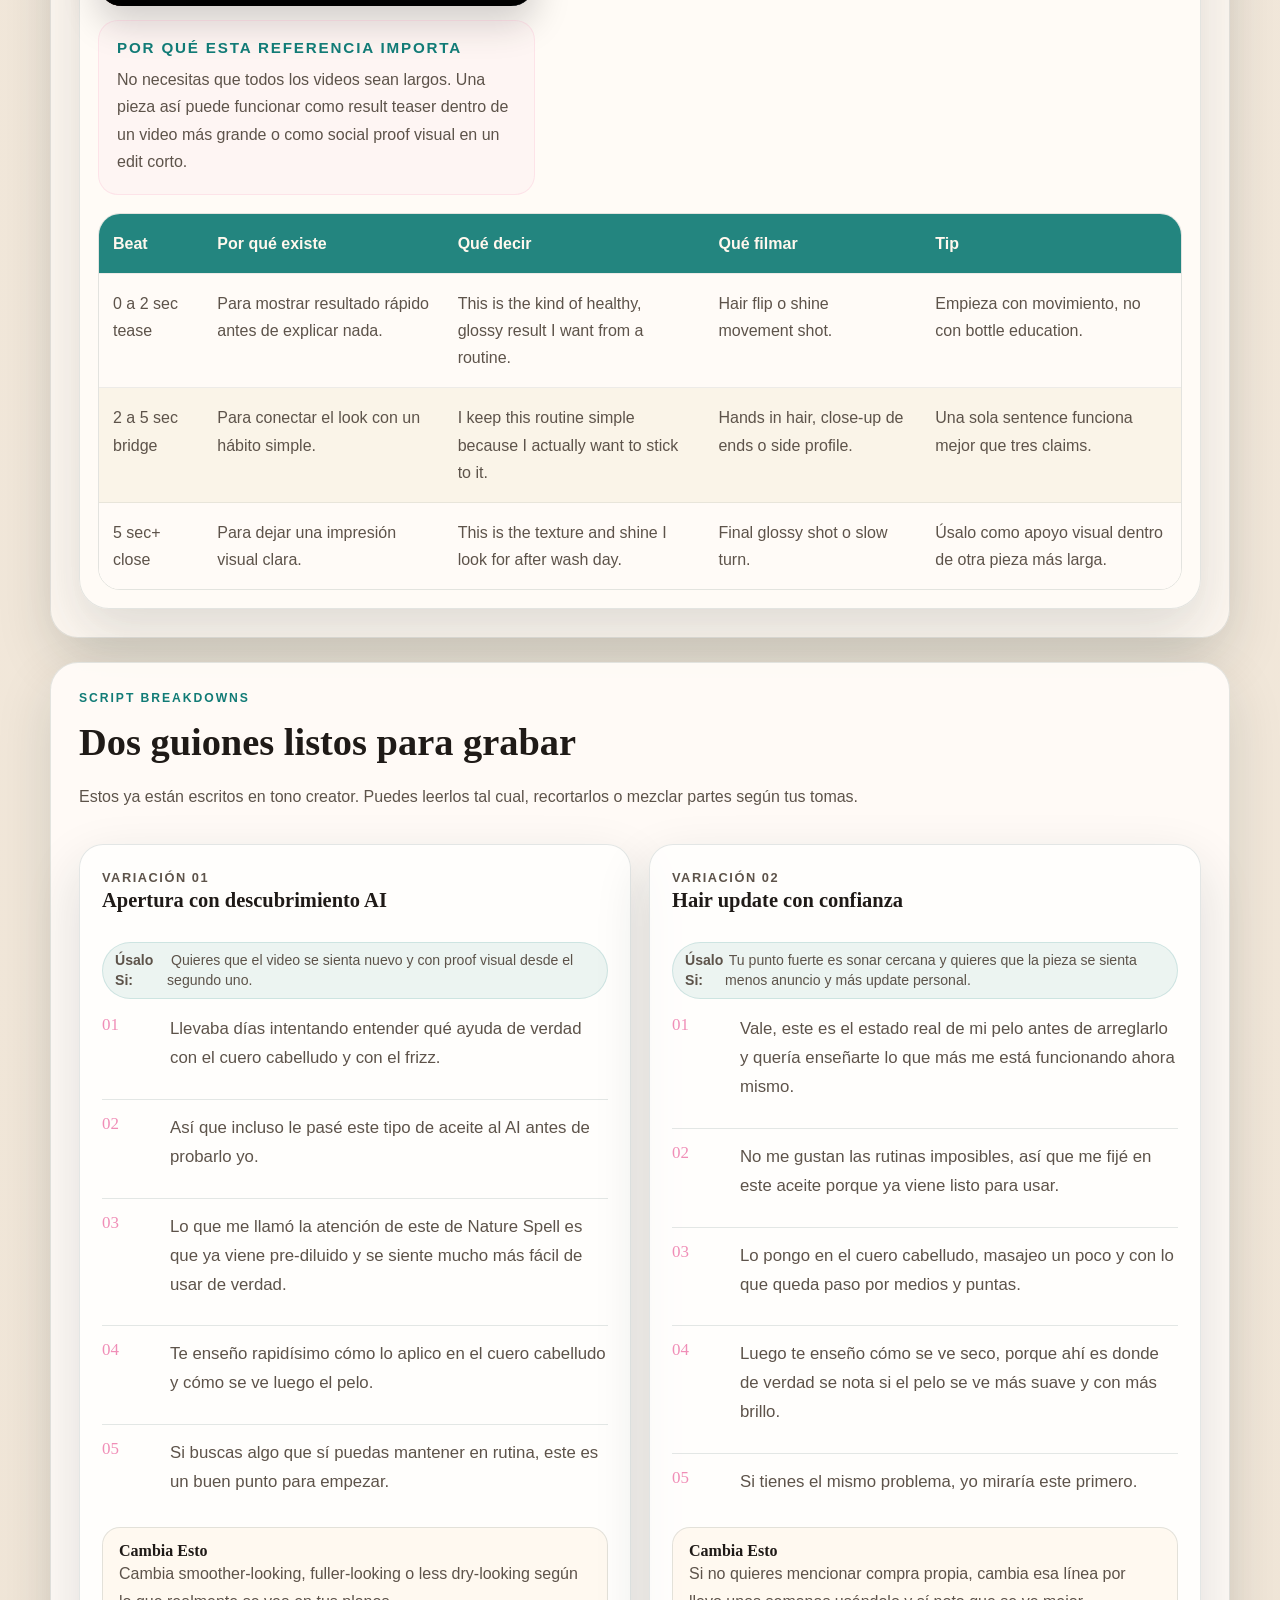
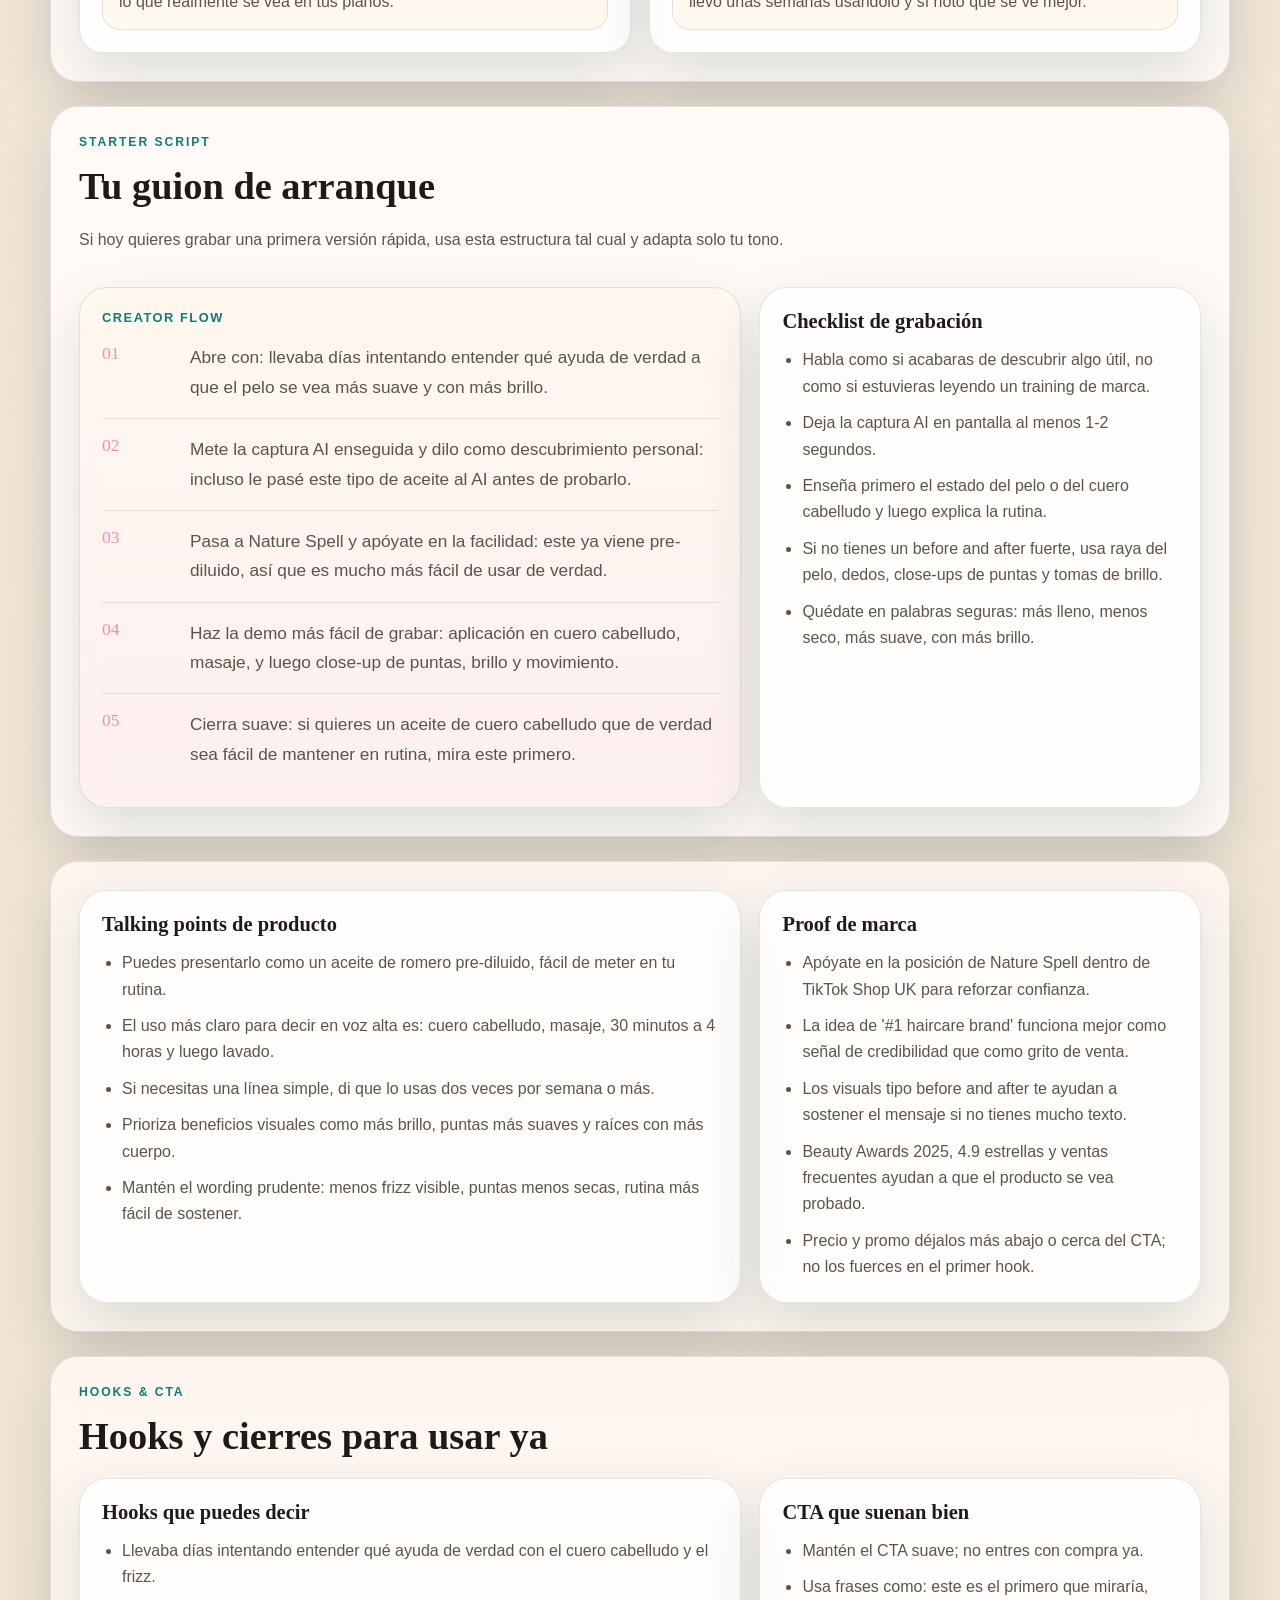
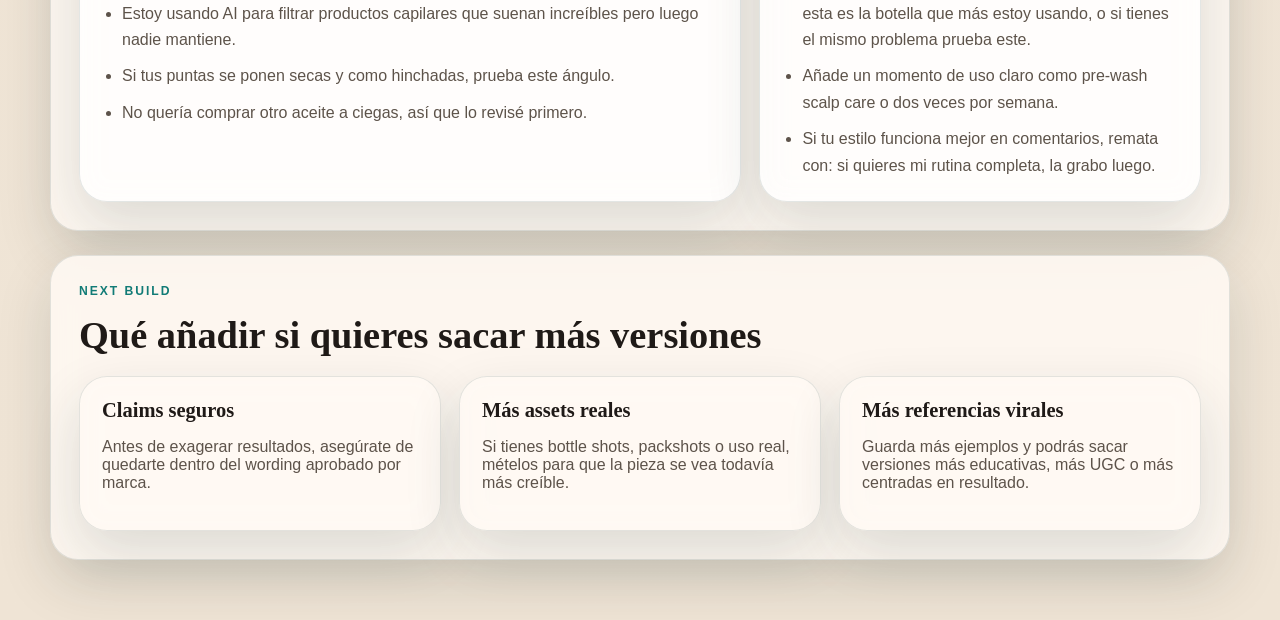
==== commit 0e4dccc2: "Add localized AI screenshot mockups" ====
--- a/naturespell-site/index.html
+++ b/naturespell-site/index.html
@@ -68,6 +68,23 @@
           </article>
         </section>
 
+        <section class="section ai-screenshot-section" id="ai-shot">
+          <div class="section-heading">
+            <p class="eyebrow" data-i18n="screenshotEyebrow"></p>
+            <h2 data-i18n="screenshotTitle"></h2>
+            <p class="section-copy" data-i18n="screenshotIntro"></p>
+          </div>
+          <div class="ai-screenshot-layout">
+            <div class="phone-stage screenshot-stage">
+              <img id="aiScreenshotImage" class="phone-image" alt="Localized AI screenshot mockup" />
+            </div>
+            <article class="tip-card screenshot-tip-card">
+              <h3 data-i18n="screenshotTipTitle"></h3>
+              <ul id="screenshotTipList"></ul>
+            </article>
+          </div>
+        </section>
+
         <section class="section quick-film-section" id="shoot-now">
           <div class="section-heading">
             <p class="eyebrow" data-i18n="scriptLibraryEyebrow"></p>
--- a/naturespell-site/styles.css
+++ b/naturespell-site/styles.css
@@ -419,6 +419,20 @@
 .library-divider .section-copy {
   max-width: 760px;
   margin: 0 auto;
+}
+
+.ai-screenshot-layout {
+  display: grid;
+  grid-template-columns: minmax(300px, 0.78fr) minmax(0, 1.22fr);
+  gap: 20px;
+}
+
+.screenshot-stage {
+  min-height: auto;
+}
+
+.screenshot-tip-card {
+  align-self: stretch;
 }
 
 .action-card-soft {
@@ -1127,6 +1141,7 @@
   .topbar,
   .creator-grid,
   .script-now-card,
+  .ai-screenshot-layout,
   .reference-detail-top,
   .reference-mini-grid,
   .start-grid,
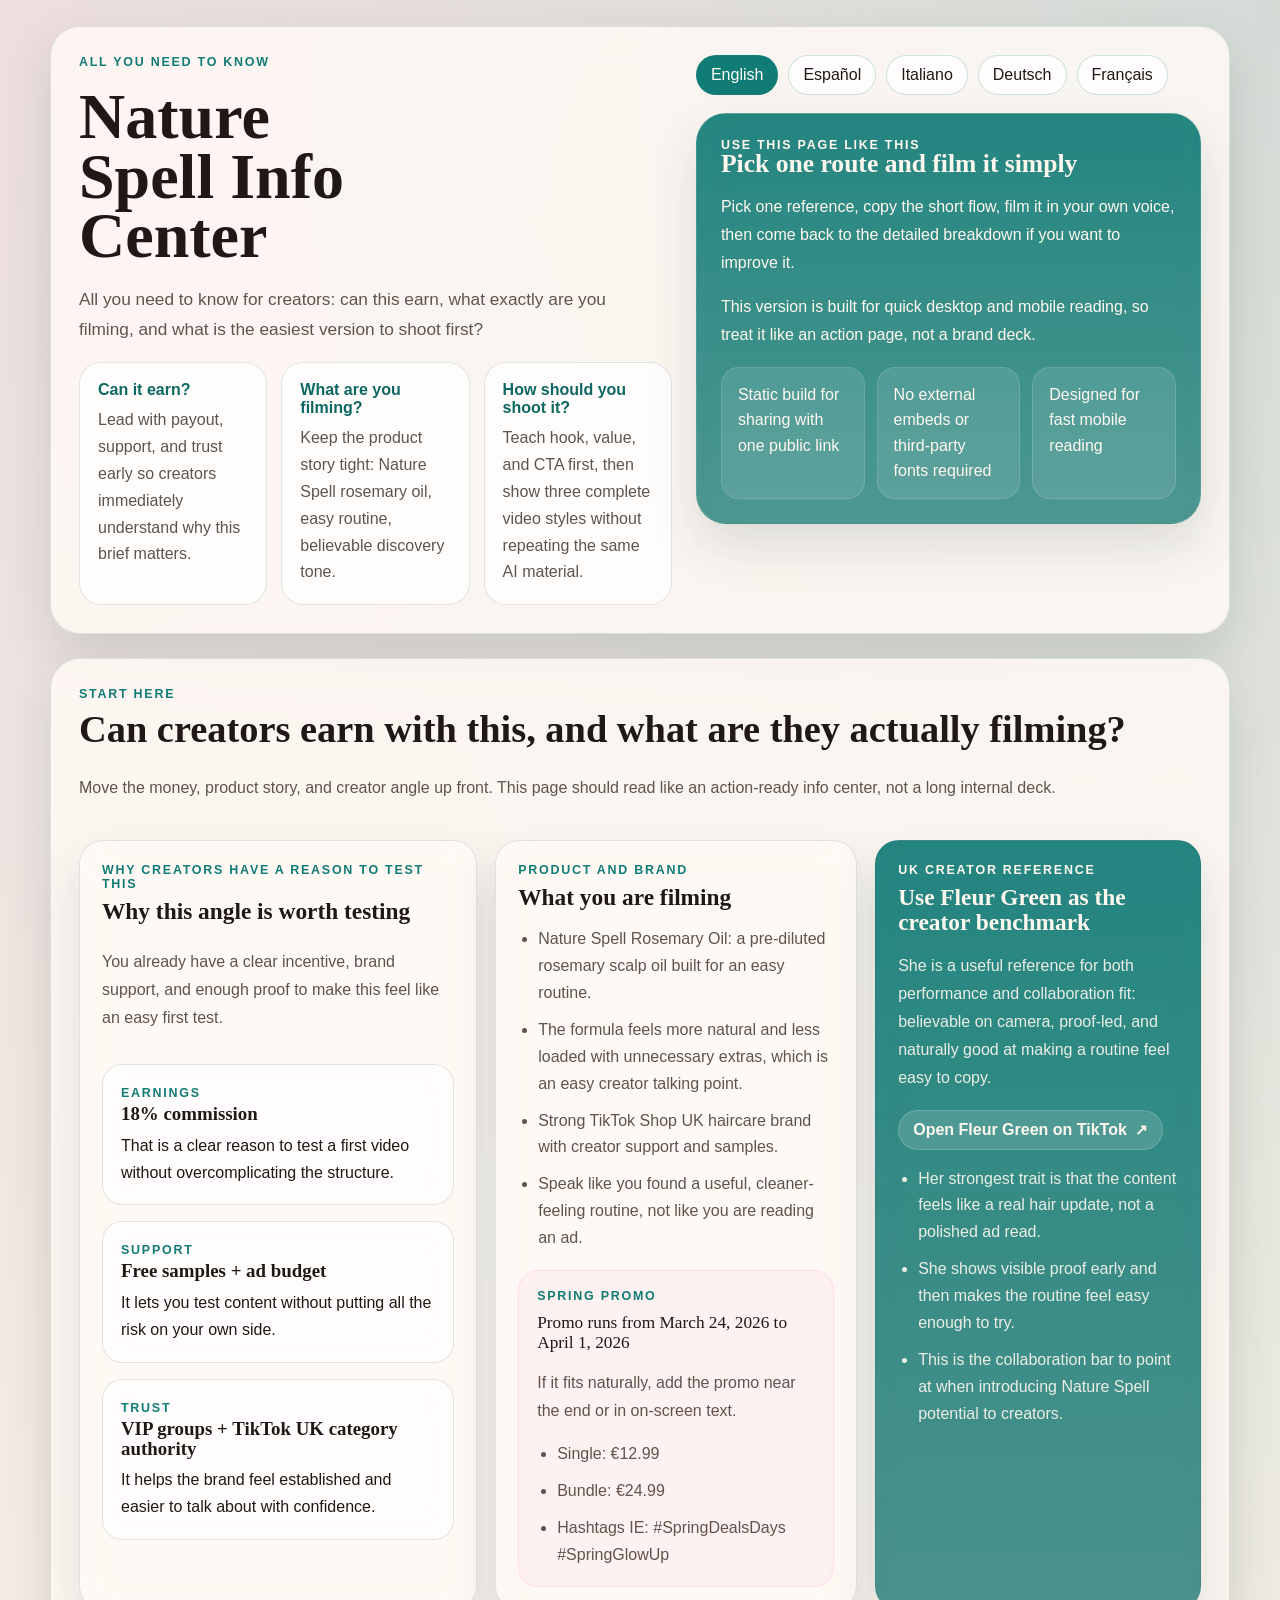
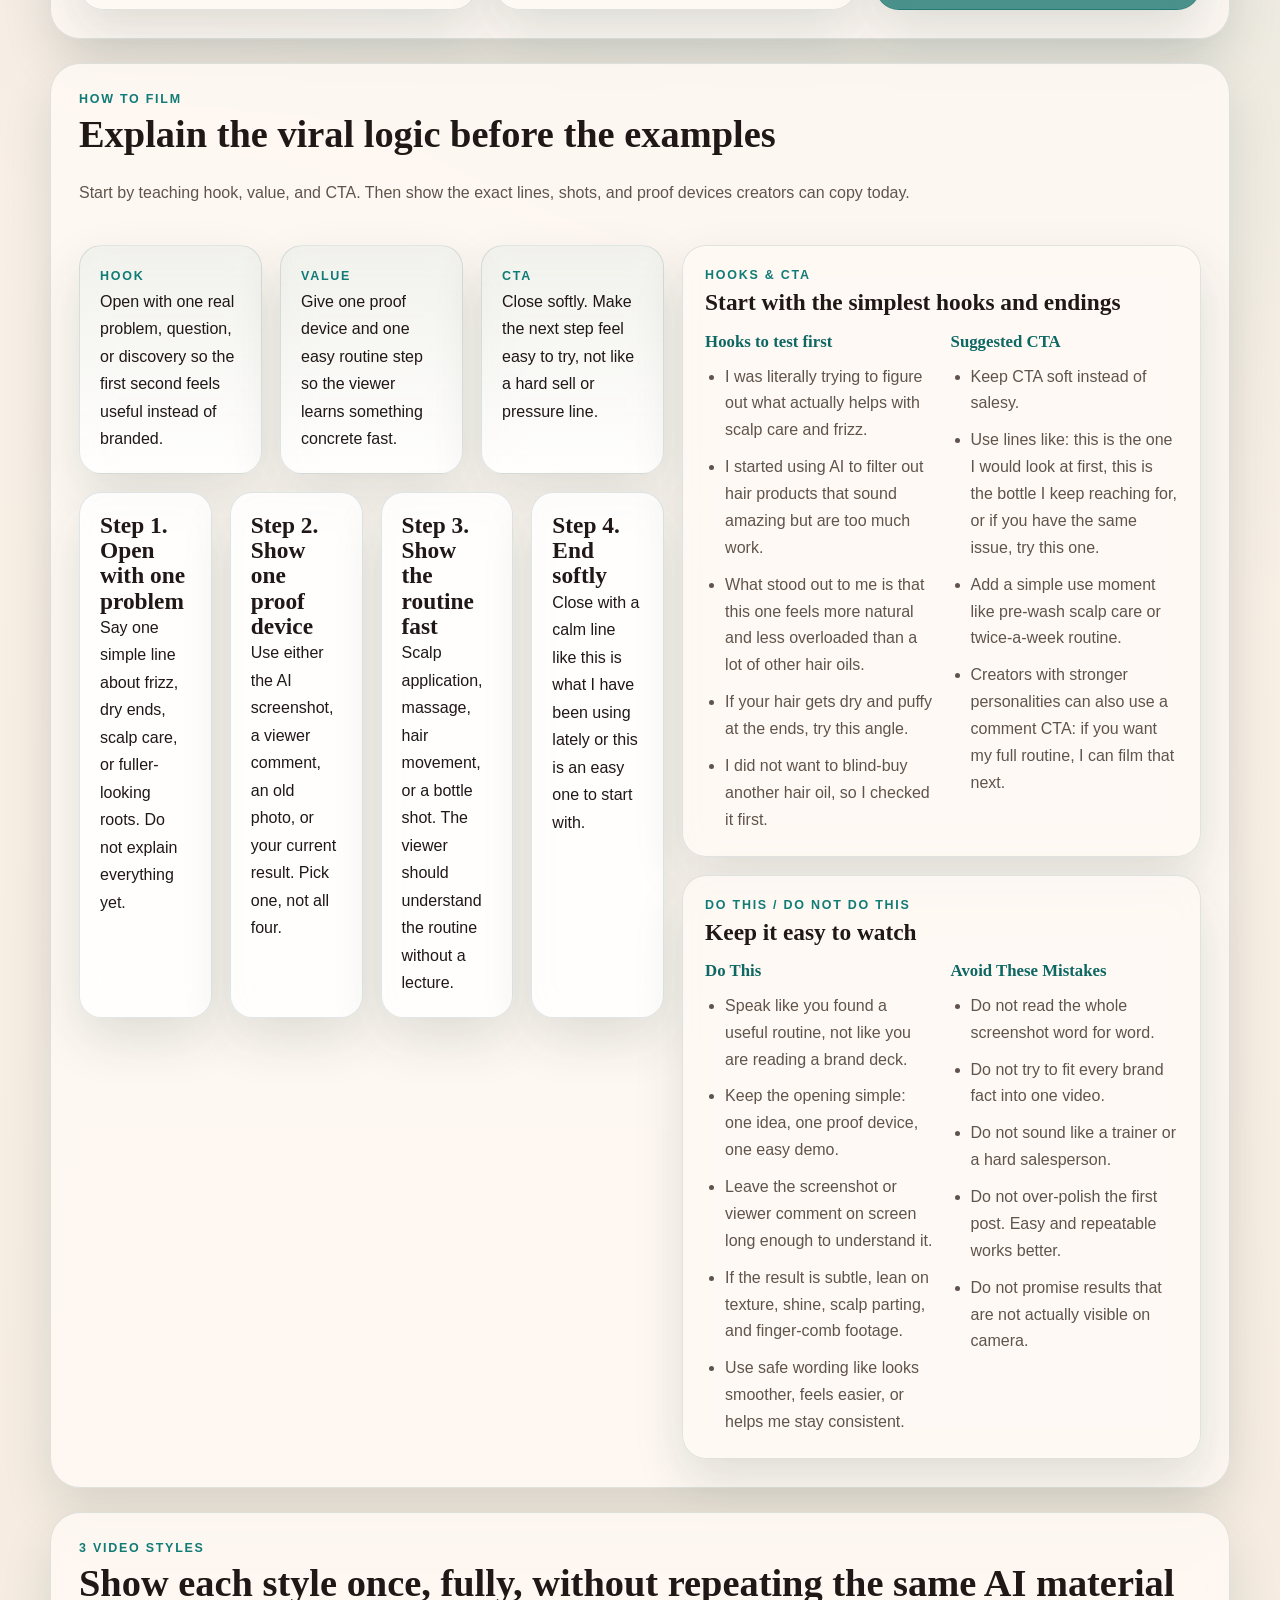
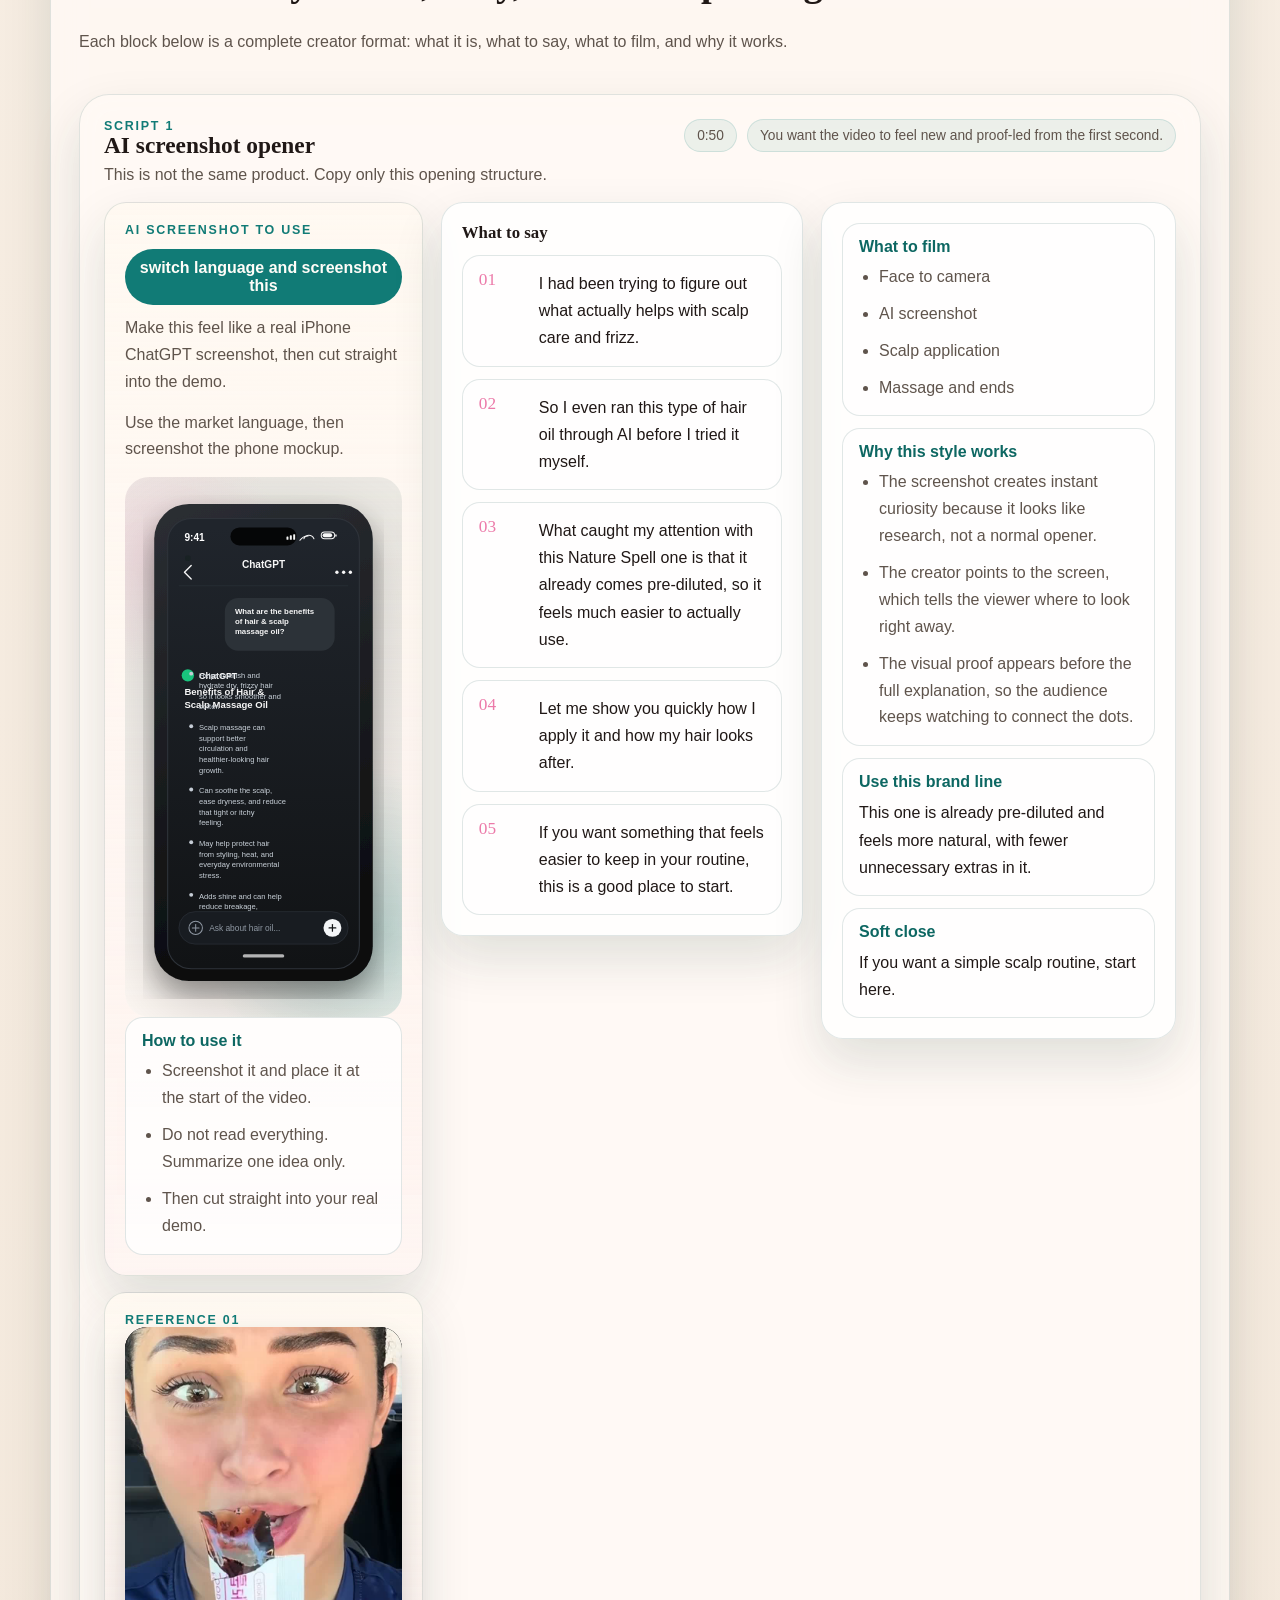
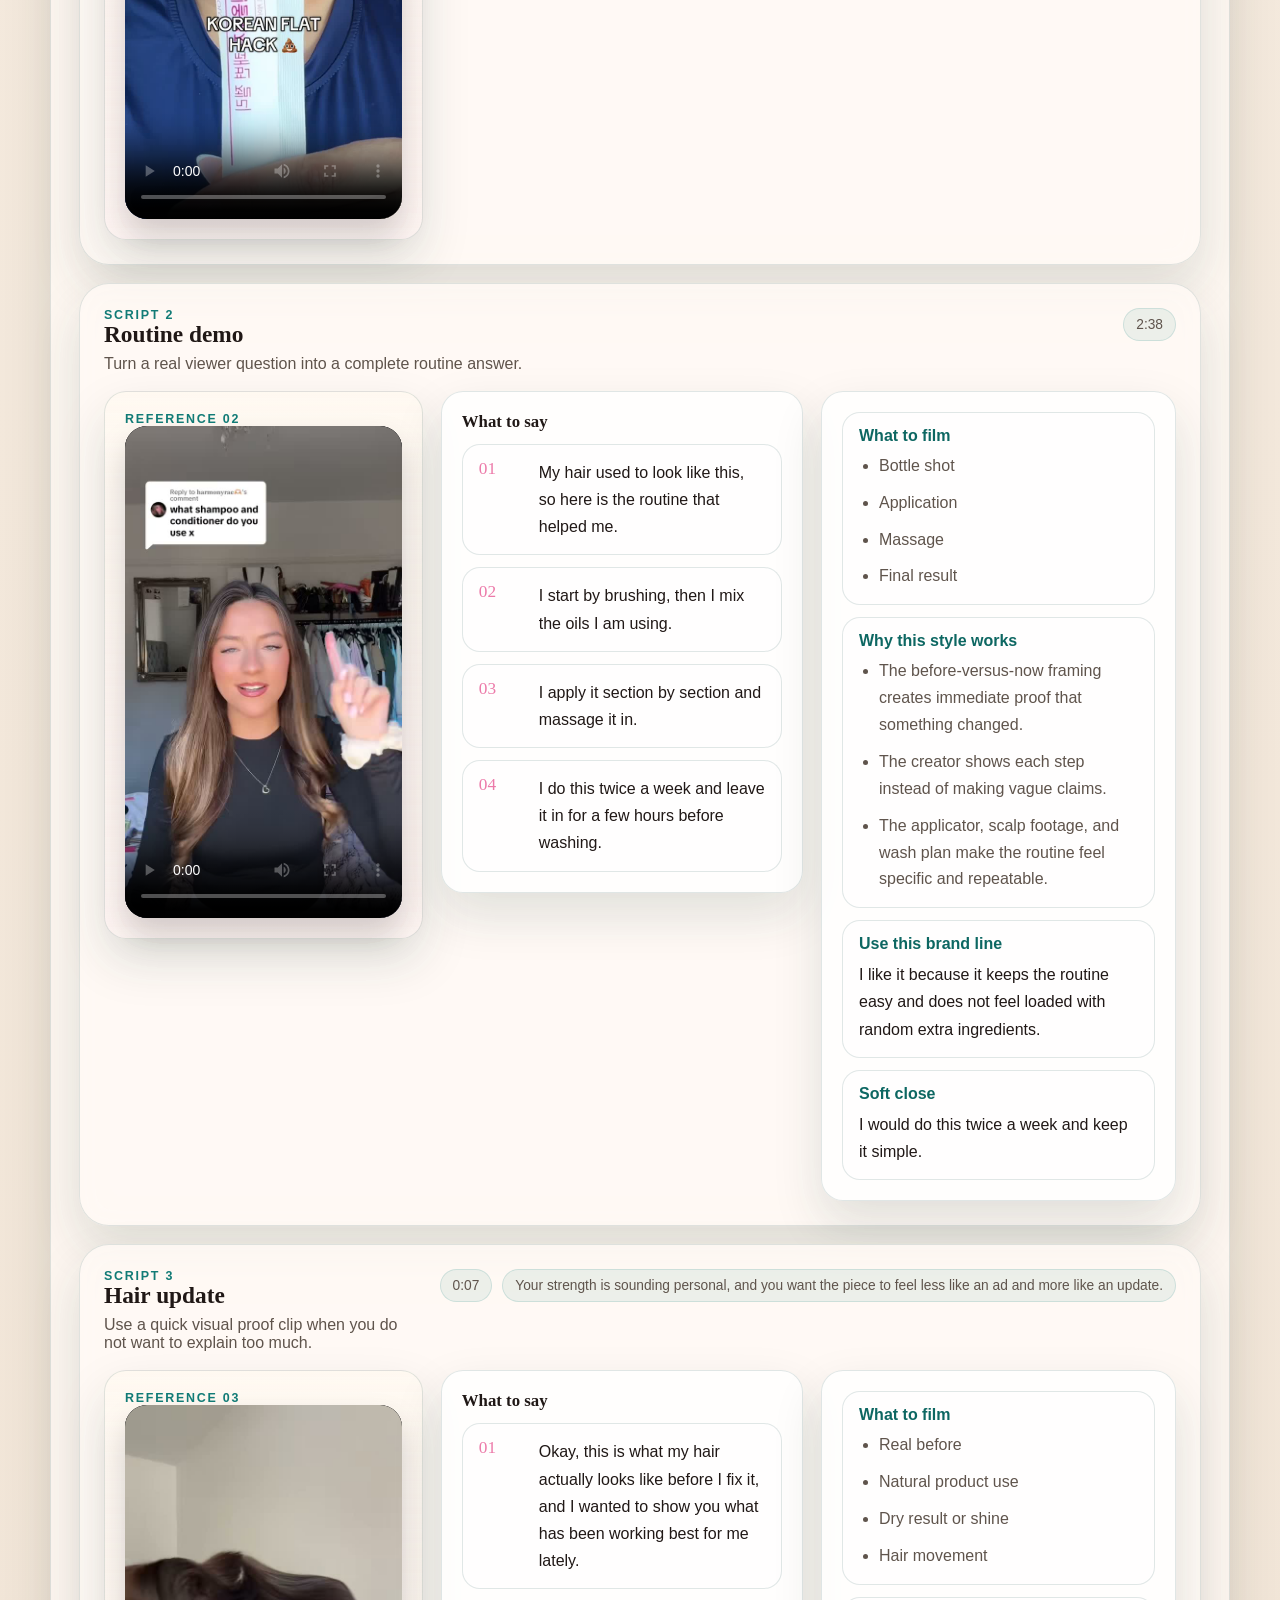
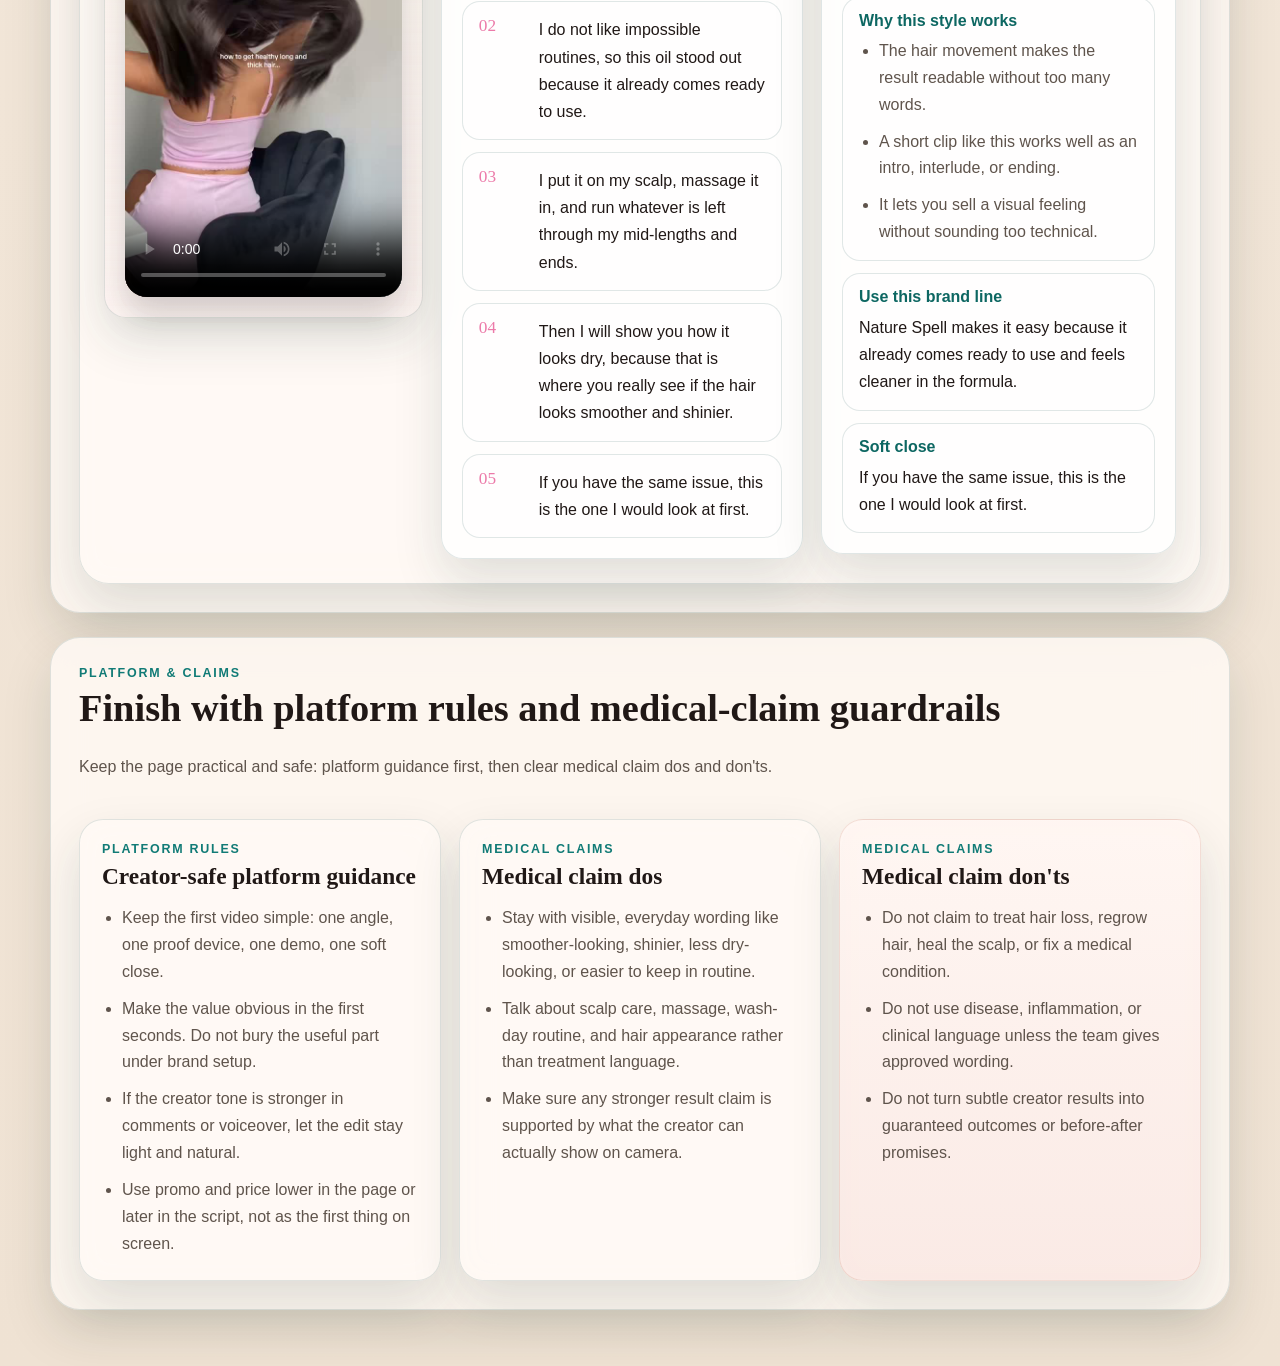
==== commit 24b9c7f8: "Restructure creator info center for preview" ====
--- a/naturespell-site/index.html
+++ b/naturespell-site/index.html
@@ -1,38 +1,25 @@
 <!DOCTYPE html>
-<html lang="es">
+<html lang="en">
   <head>
     <meta charset="UTF-8" />
     <meta name="viewport" content="width=device-width, initial-scale=1.0" />
-    <title>Nature Spell Creator Brief</title>
+    <title>Nature Spell Info Center</title>
     <link rel="stylesheet" href="styles.css" />
   </head>
   <body>
     <div class="page-shell">
-      <header class="topbar">
-        <div class="topbar-copy">
+      <header class="hero" id="top">
+        <div class="hero-main">
           <p class="eyebrow" data-i18n="brandEyebrow"></p>
-          <h1 data-i18n="heroTitle"></h1>
-          <p class="lede topbar-lede" data-i18n="heroIntro"></p>
+          <h1 data-layout="siteTitle"></h1>
+          <p class="lede hero-lede" data-layout="siteIntro"></p>
+          <div class="hero-tag-grid" id="heroTags"></div>
+        </div>
 
-          <div class="hero-cards">
-            <article class="mini-card">
-              <span class="mini-label" data-i18n="focusLabel"></span>
-              <p data-i18n="focusText"></p>
-            </article>
-            <article class="mini-card">
-              <span class="mini-label" data-i18n="goalLabel"></span>
-              <p data-i18n="goalText"></p>
-            </article>
-            <article class="mini-card">
-              <span class="mini-label" data-i18n="mockupLabel"></span>
-              <p data-i18n="heroNote"></p>
-            </article>
-          </div>
-        </div>
-        <div class="topbar-side">
+        <aside class="hero-side">
           <div class="language-switcher" aria-label="Language switcher">
-            <button class="lang-btn active" data-lang="es">Español</button>
-            <button class="lang-btn" data-lang="en">English</button>
+            <button class="lang-btn active" data-lang="en">English</button>
+            <button class="lang-btn" data-lang="es">Español</button>
             <button class="lang-btn" data-lang="it">Italiano</button>
             <button class="lang-btn" data-lang="de">Deutsch</button>
             <button class="lang-btn" data-lang="fr">Français</button>
@@ -45,191 +32,144 @@
             <p class="guide-note" data-i18n="guideNote"></p>
             <div class="guide-pill-grid" id="guidePills"></div>
           </article>
-        </div>
+        </aside>
       </header>
 
       <main>
-        <section class="front-summary-grid">
-          <article class="section action-card">
-            <div class="section-heading">
-              <p class="eyebrow" data-i18n="productIntroEyebrow"></p>
-              <h2 data-i18n="productIntroTitle"></h2>
-            </div>
-            <ul id="productIntroList"></ul>
-          </article>
+        <section class="section" id="overview">
+          <div class="section-heading">
+            <p class="eyebrow" data-layout="overviewEyebrow"></p>
+            <h2 data-layout="overviewTitle"></h2>
+            <p class="section-copy" data-layout="overviewIntro"></p>
+          </div>
 
-          <article class="section action-card action-card-soft">
-            <div class="section-heading">
-              <p class="eyebrow" data-i18n="promoEyebrow"></p>
-              <h2 data-i18n="promoTitle"></h2>
-              <p class="section-copy" data-i18n="promoIntro"></p>
-            </div>
-            <ul id="promoList"></ul>
-          </article>
-        </section>
+          <div class="overview-grid">
+            <article class="panel">
+              <div class="panel-header">
+                <p class="mini-label" data-layout="payoutTitle"></p>
+                <h3 data-i18n="offerTitle"></h3>
+                <p class="panel-copy" data-i18n="offerIntro"></p>
+              </div>
+              <div class="offer-grid compact-grid" id="offerCards"></div>
+            </article>
 
-        <section class="section ai-screenshot-section" id="ai-shot">
-          <div class="section-heading">
-            <p class="eyebrow" data-i18n="screenshotEyebrow"></p>
-            <h2 data-i18n="screenshotTitle"></h2>
-            <p class="section-copy" data-i18n="screenshotIntro"></p>
-          </div>
-          <div class="ai-screenshot-layout">
-            <div class="phone-stage screenshot-stage">
-              <img id="aiScreenshotImage" class="phone-image" alt="Localized AI screenshot mockup" />
-            </div>
-            <article class="tip-card screenshot-tip-card">
-              <h3 data-i18n="screenshotTipTitle"></h3>
-              <ul id="screenshotTipList"></ul>
+            <article class="panel">
+              <div class="panel-header">
+                <p class="mini-label" data-i18n="productIntroEyebrow"></p>
+                <h3 data-i18n="productIntroTitle"></h3>
+              </div>
+              <ul id="productIntroList"></ul>
+
+              <div class="promo-box">
+                <p class="mini-label" data-i18n="promoEyebrow"></p>
+                <p class="promo-title" data-i18n="promoTitle"></p>
+                <p class="panel-copy" data-i18n="promoIntro"></p>
+                <ul id="promoList"></ul>
+              </div>
+            </article>
+
+            <article class="panel panel-teal">
+              <div class="panel-header">
+                <p class="mini-label" data-layout="benchmarkEyebrow"></p>
+                <h3 data-layout="benchmarkTitle"></h3>
+              </div>
+              <p class="panel-copy" data-layout="benchmarkIntro"></p>
+              <a class="creator-link" id="benchmarkLink" href="https://www.tiktok.com/@fleureleanorgreen" target="_blank" rel="noreferrer noopener"></a>
+              <ul id="benchmarkList"></ul>
             </article>
           </div>
         </section>
 
-        <section class="section quick-film-section" id="shoot-now">
+        <section class="section" id="how-to-film">
           <div class="section-heading">
-            <p class="eyebrow" data-i18n="scriptLibraryEyebrow"></p>
-            <h2 data-i18n="scriptLibraryTitle"></h2>
-            <p class="section-copy" data-i18n="scriptLibraryIntro"></p>
+            <p class="eyebrow" data-layout="filmingEyebrow"></p>
+            <h2 data-layout="filmingTitle"></h2>
+            <p class="section-copy" data-layout="filmingIntro"></p>
           </div>
-          <div class="script-launch-grid" id="scriptNowCards"></div>
-        </section>
 
-        <section class="section library-divider" id="knowledge-library">
-          <p class="eyebrow" data-i18n="libraryEyebrow"></p>
-          <h2 data-i18n="libraryTitle"></h2>
-          <p class="section-copy" data-i18n="libraryIntro"></p>
-        </section>
+          <div class="logic-grid">
+            <div class="logic-main">
+              <div class="logic-card-grid" id="logicCards"></div>
+              <div class="start-grid" id="startCards"></div>
+            </div>
 
-        <section class="jump-strip section">
-          <div class="jump-copy">
-            <p class="eyebrow" data-i18n="jumpEyebrow"></p>
-            <p class="section-copy" data-i18n="jumpIntro"></p>
-          </div>
-          <div class="jump-links" id="jumpChips"></div>
-        </section>
+            <div class="rules-stack">
+              <article class="panel">
+                <div class="panel-header">
+                  <p class="mini-label" data-i18n="hooksEyebrow"></p>
+                  <h3 data-i18n="hooksTitle"></h3>
+                </div>
+                <div class="tight-columns">
+                  <div>
+                    <h4 class="subhead" data-i18n="hooksCardTitle"></h4>
+                    <ul id="hookList"></ul>
+                  </div>
+                  <div>
+                    <h4 class="subhead" data-i18n="ctaCardTitle"></h4>
+                    <ul id="ctaList"></ul>
+                  </div>
+                </div>
+              </article>
 
-        <section class="section start-section" id="start">
-          <div class="section-heading">
-            <p class="eyebrow" data-i18n="startEyebrow"></p>
-            <h2 data-i18n="startTitle"></h2>
-            <p class="section-copy" data-i18n="startIntro"></p>
-          </div>
-          <div class="start-grid" id="startCards"></div>
-        </section>
-
-        <section class="creator-grid">
-          <article class="section offer-panel" id="proof-notes">
-            <div class="section-heading">
-              <p class="eyebrow" data-i18n="offerEyebrow"></p>
-              <h2 data-i18n="offerTitle"></h2>
-              <p class="section-copy" data-i18n="offerIntro"></p>
-            </div>
-            <div class="offer-grid" id="offerCards"></div>
-          </article>
-
-          <article class="section rules-panel" id="rules">
-            <div class="section-heading">
-              <p class="eyebrow" data-i18n="rulesEyebrow"></p>
-              <h2 data-i18n="rulesTitle"></h2>
-            </div>
-            <div class="rules-card-grid">
-              <article class="rule-card">
-                <h3 data-i18n="doTitle"></h3>
-                <ul id="doList"></ul>
-              </article>
-              <article class="rule-card rule-card-soft">
-                <h3 data-i18n="dontTitle"></h3>
-                <ul id="dontList"></ul>
+              <article class="panel">
+                <div class="panel-header">
+                  <p class="mini-label" data-i18n="rulesEyebrow"></p>
+                  <h3 data-i18n="rulesTitle"></h3>
+                </div>
+                <div class="tight-columns">
+                  <div>
+                    <h4 class="subhead" data-i18n="doTitle"></h4>
+                    <ul id="doList"></ul>
+                  </div>
+                  <div>
+                    <h4 class="subhead" data-i18n="dontTitle"></h4>
+                    <ul id="dontList"></ul>
+                  </div>
+                </div>
               </article>
             </div>
-          </article>
-        </section>
-
-        <section class="section reference-detail-section" id="references">
-          <div class="section-heading">
-            <p class="eyebrow" data-i18n="referenceDetailEyebrow"></p>
-            <h2 data-i18n="referenceDetailTitle"></h2>
-            <p class="section-copy" data-i18n="referenceDetailIntro"></p>
-          </div>
-          <div class="reference-detail-grid" id="referenceDetailCards"></div>
-        </section>
-
-        <section class="section section-alt" id="brief-table">
-          <div class="section-heading">
-            <p class="eyebrow" data-i18n="scriptBreakdownEyebrow"></p>
-            <h2 data-i18n="scriptBreakdownTitle"></h2>
-            <p class="section-copy" data-i18n="scriptBreakdownIntro"></p>
-          </div>
-          <div class="script-breakdown-grid" id="scriptBreakdowns"></div>
-        </section>
-
-        <section class="section section-alt">
-          <div class="section-heading">
-            <p class="eyebrow" data-i18n="starterEyebrow"></p>
-            <h2 data-i18n="starterTitle"></h2>
-            <p class="section-copy" data-i18n="starterIntro"></p>
-          </div>
-          <div class="starter-layout">
-            <article class="script-card">
-              <div class="script-card-header">
-                <span data-i18n="scriptLabel"></span>
-              </div>
-              <div id="starterScript"></div>
-            </article>
-            <article class="tip-card">
-              <h3 data-i18n="creatorChecklistTitle"></h3>
-              <ul id="creatorChecklist"></ul>
-            </article>
           </div>
         </section>
 
-        <section class="section">
-          <div class="two-column">
-            <article class="tip-card">
-              <h3 data-i18n="productBulletsTitle"></h3>
-              <ul id="productBullets"></ul>
-            </article>
-            <article class="tip-card">
-              <h3 data-i18n="brandBulletsTitle"></h3>
-              <ul id="brandBullets"></ul>
-            </article>
+        <section class="section" id="styles">
+          <div class="section-heading">
+            <p class="eyebrow" data-layout="stylesEyebrow"></p>
+            <h2 data-layout="stylesTitle"></h2>
+            <p class="section-copy" data-layout="stylesIntro"></p>
           </div>
+          <div class="style-stack" id="styleSections"></div>
         </section>
 
-        <section class="section">
+        <section class="section" id="policy">
           <div class="section-heading">
-            <p class="eyebrow" data-i18n="hooksEyebrow"></p>
-            <h2 data-i18n="hooksTitle"></h2>
+            <p class="eyebrow" data-layout="policyEyebrow"></p>
+            <h2 data-layout="policyTitle"></h2>
+            <p class="section-copy" data-layout="policyIntro"></p>
           </div>
-          <div class="two-column">
-            <article class="tip-card">
-              <h3 data-i18n="hooksCardTitle"></h3>
-              <ul id="hookList"></ul>
+
+          <div class="policy-grid">
+            <article class="panel">
+              <div class="panel-header">
+                <p class="mini-label" data-layout="platformRulesEyebrow"></p>
+                <h3 data-layout="platformRulesTitle"></h3>
+              </div>
+              <ul id="platformRuleList"></ul>
             </article>
-            <article class="tip-card">
-              <h3 data-i18n="ctaCardTitle"></h3>
-              <ul id="ctaList"></ul>
+
+            <article class="panel">
+              <div class="panel-header">
+                <p class="mini-label" data-layout="medicalEyebrow"></p>
+                <h3 data-layout="medicalDoTitle"></h3>
+              </div>
+              <ul id="medicalDoList"></ul>
             </article>
-          </div>
-        </section>
 
-        <section class="section">
-          <div class="section-heading">
-            <p class="eyebrow" data-i18n="nextEyebrow"></p>
-            <h2 data-i18n="nextTitle"></h2>
-          </div>
-          <div class="next-grid">
-            <article class="next-card">
-              <h3 data-i18n="nextBlockOneTitle"></h3>
-              <p data-i18n="nextBlockOneBody"></p>
-            </article>
-            <article class="next-card">
-              <h3 data-i18n="nextBlockTwoTitle"></h3>
-              <p data-i18n="nextBlockTwoBody"></p>
-            </article>
-            <article class="next-card">
-              <h3 data-i18n="nextBlockThreeTitle"></h3>
-              <p data-i18n="nextBlockThreeBody"></p>
+            <article class="panel panel-alert">
+              <div class="panel-header">
+                <p class="mini-label" data-layout="medicalEyebrow"></p>
+                <h3 data-layout="medicalDontTitle"></h3>
+              </div>
+              <ul id="medicalDontList"></ul>
             </article>
           </div>
         </section>
--- a/naturespell-site/styles.css
+++ b/naturespell-site/styles.css
@@ -1,17 +1,22 @@
 :root {
-  --bg: #f4efe6;
-  --paper: rgba(255, 250, 244, 0.86);
-  --paper-strong: rgba(255, 251, 247, 0.96);
-  --ink: #1f1a17;
-  --muted: #5d534a;
-  --line: rgba(25, 60, 56, 0.12);
+  --bg: #f6efe7;
+  --paper: rgba(255, 250, 245, 0.84);
+  --paper-strong: rgba(255, 251, 247, 0.95);
+  --ink: #201816;
+  --muted: #5f544c;
+  --line: rgba(22, 74, 70, 0.13);
+  --line-strong: rgba(22, 74, 70, 0.2);
   --brand: #117b76;
   --brand-deep: #0d6762;
-  --pink: #f6bfd4;
-  --pink-strong: #f08eb7;
-  --cream: #fff8ee;
-  --gold: #d89354;
-  --shadow: 0 22px 55px rgba(20, 44, 40, 0.14);
+  --brand-soft: rgba(17, 123, 118, 0.08);
+  --rose: #f6bfd4;
+  --rose-soft: rgba(246, 191, 212, 0.14);
+  --cream: #fff8ef;
+  --sand: #efe1cf;
+  --shadow: 0 22px 50px rgba(17, 45, 41, 0.13);
+  --radius-xl: 30px;
+  --radius-lg: 24px;
+  --radius-md: 18px;
 }
 
 * {
@@ -27,9 +32,9 @@
   font-family: "Avenir Next", "Trebuchet MS", sans-serif;
   color: var(--ink);
   background:
-    radial-gradient(circle at top left, rgba(246, 191, 212, 0.22), transparent 26%),
-    radial-gradient(circle at top right, rgba(17, 123, 118, 0.2), transparent 28%),
-    linear-gradient(180deg, #f9f2ea 0%, #efe4d5 100%);
+    radial-gradient(circle at top left, rgba(246, 191, 212, 0.28), transparent 24%),
+    radial-gradient(circle at top right, rgba(17, 123, 118, 0.18), transparent 28%),
+    linear-gradient(180deg, #fbf4ec 0%, #efe2d3 100%);
 }
 
 body::before {
@@ -40,92 +45,155 @@
   background-image:
     linear-gradient(rgba(255, 255, 255, 0.12) 1px, transparent 1px),
     linear-gradient(90deg, rgba(255, 255, 255, 0.12) 1px, transparent 1px);
-  background-size: 30px 30px;
-  mask-image: linear-gradient(180deg, rgba(0, 0, 0, 0.25), transparent 82%);
+  background-size: 32px 32px;
+  mask-image: linear-gradient(180deg, rgba(0, 0, 0, 0.25), transparent 78%);
 }
 
 .page-shell {
   width: min(1180px, calc(100% - 32px));
   margin: 0 auto;
-  padding: 28px 0 60px;
-}
-
-.topbar,
-.hero-copy,
-.phone-stage,
+  padding: 26px 0 56px;
+}
+
+.hero,
 .section,
-.mini-card,
-.script-card,
-.tip-card,
-.next-card,
-.offer-card,
-.insight-card,
-.proof-card,
-.reference-card {
-  backdrop-filter: blur(14px);
-}
-
-.topbar {
-  display: grid;
-  grid-template-columns: minmax(0, 1.15fr) minmax(340px, 0.85fr);
-  gap: 24px;
-  align-items: stretch;
-  padding: 26px;
+.panel,
+.guide-card,
+.logic-card,
+.start-card,
+.style-card,
+.offer-card {
+  backdrop-filter: blur(16px);
+}
+
+.hero,
+.section,
+.panel,
+.style-card {
   background: var(--paper);
   border: 1px solid var(--line);
-  border-radius: 28px;
   box-shadow: var(--shadow);
 }
 
-.topbar-copy {
-  display: grid;
+.hero,
+.section,
+.style-card {
+  border-radius: var(--radius-xl);
+}
+
+.hero {
+  display: grid;
+  grid-template-columns: minmax(0, 1.08fr) minmax(320px, 0.92fr);
+  gap: 24px;
+  padding: 28px;
+}
+
+.hero-main,
+.hero-side,
+.logic-main,
+.rules-stack {
+  display: grid;
+  gap: 18px;
   align-content: start;
 }
 
-.topbar-side {
-  display: grid;
-  gap: 16px;
-}
-
-.eyebrow {
-  margin: 0 0 8px;
-  letter-spacing: 0.16em;
+.eyebrow,
+.mini-label {
+  margin: 0;
+  font-size: 0.78rem;
+  font-weight: 700;
+  letter-spacing: 0.14em;
   text-transform: uppercase;
-  font-size: 0.76rem;
   color: var(--brand);
-  font-weight: 700;
 }
 
 h1,
 h2,
 h3,
-.script-index {
+h4,
+.script-line-number {
   font-family: Georgia, "Times New Roman", serif;
 }
 
 h1 {
   margin: 0;
-  font-size: clamp(2.8rem, 5vw, 5.2rem);
-  line-height: 0.92;
-  max-width: 680px;
+  font-size: clamp(2.9rem, 5vw, 5rem);
+  line-height: 0.93;
+  max-width: 10ch;
 }
 
 h2 {
   margin: 0;
-  font-size: clamp(1.85rem, 3vw, 2.9rem);
-  line-height: 1;
+  font-size: clamp(2rem, 3vw, 3rem);
+  line-height: 0.96;
 }
 
 h3 {
-  margin: 0 0 14px;
-  font-size: 1.28rem;
+  margin: 0;
+  font-size: 1.46rem;
+  line-height: 1.08;
+}
+
+h4 {
+  margin: 0 0 12px;
+  font-size: 1.05rem;
+}
+
+.lede,
+.section-copy,
+.panel-copy,
+.guide-copy,
+.guide-note,
+li,
+.style-subtitle,
+.style-note,
+.promo-title {
+  color: var(--muted);
+}
+
+.lede,
+.section-copy,
+.panel-copy,
+.guide-copy,
+.guide-note {
+  line-height: 1.75;
+}
+
+.hero-lede {
+  margin: 0;
+  max-width: 56ch;
+  font-size: 1.08rem;
+}
+
+.hero-tag-grid {
+  display: grid;
+  grid-template-columns: repeat(3, minmax(0, 1fr));
+  gap: 14px;
+}
+
+.hero-tag {
+  padding: 18px;
+  border-radius: 22px;
+  border: 1px solid var(--line);
+  background: rgba(255, 255, 255, 0.78);
+}
+
+.hero-tag strong {
+  display: block;
+  margin-bottom: 8px;
+  color: var(--brand-deep);
+  font-size: 1rem;
+}
+
+.hero-tag p {
+  margin: 0;
+  color: var(--muted);
+  line-height: 1.68;
 }
 
 .language-switcher {
   display: flex;
-  flex-wrap: nowrap;
   gap: 10px;
-  justify-content: flex-start;
   overflow-x: auto;
   scrollbar-width: none;
 }
@@ -135,103 +203,39 @@
 }
 
 .lang-btn {
-  border: 1px solid rgba(17, 123, 118, 0.24);
-  background: rgba(255, 255, 255, 0.76);
+  flex: 0 0 auto;
+  border: 1px solid rgba(17, 123, 118, 0.2);
+  background: rgba(255, 255, 255, 0.82);
   color: var(--ink);
   border-radius: 999px;
   padding: 10px 14px;
   font: inherit;
   cursor: pointer;
-  flex: 0 0 auto;
   white-space: nowrap;
   transition: transform 160ms ease, background 160ms ease, color 160ms ease;
 }
 
 .lang-btn:hover,
-.lang-btn:focus-visible {
+.lang-btn:focus-visible,
+.screenshot-action:hover,
+.screenshot-action:focus-visible {
   transform: translateY(-1px);
-  background: rgba(246, 191, 212, 0.44);
   outline: none;
 }
 
 .lang-btn.active {
   background: var(--brand);
-  color: #fcfaf5;
+  color: #fffdf8;
   border-color: transparent;
 }
 
-.hero-copy,
-.phone-stage,
-.section,
-.mini-card,
-.script-card,
-.tip-card,
-.next-card,
-.reference-card {
-  background: var(--paper);
-  border: 1px solid var(--line);
-  border-radius: 28px;
+.guide-card {
+  padding: 24px;
+  border-radius: var(--radius-xl);
+  background: linear-gradient(180deg, rgba(17, 123, 118, 0.92), rgba(70, 147, 141, 0.96));
+  border: 1px solid rgba(255, 255, 255, 0.1);
   box-shadow: var(--shadow);
-}
-
-.hero-copy {
-  padding: 30px;
-}
-
-.topbar-lede {
-  margin-top: 18px;
-  max-width: 18ch;
-  font-size: 1.25rem;
-  line-height: 1.48;
-}
-
-.lede,
-.hero-note,
-.section-copy,
-.next-card p,
-.mini-card p,
-.tip-card li,
-.proof-card p,
-.insight-card p,
-.offer-card p,
-.script-line p {
-  color: var(--muted);
-}
-
-.lede {
-  font-size: 1.08rem;
-  line-height: 1.75;
-  margin: 20px 0 16px;
-  max-width: 60ch;
-}
-
-.hero-note {
-  margin: 0;
-  padding: 16px 18px;
-  border-left: 4px solid var(--gold);
-  background: rgba(240, 142, 183, 0.1);
-  border-radius: 18px;
-  line-height: 1.7;
-}
-
-.hero-cards {
-  display: grid;
-  grid-template-columns: repeat(3, minmax(0, 1fr));
-  gap: 16px;
-  margin-top: 22px;
-}
-
-.mini-card {
-  padding: 18px;
-}
-
-.guide-card {
-  padding: 22px;
-  border-radius: 28px;
-  background: linear-gradient(180deg, rgba(17, 123, 118, 0.88), rgba(69, 142, 136, 0.94));
-  border: 1px solid rgba(17, 123, 118, 0.18);
   color: var(--cream);
-  box-shadow: var(--shadow);
 }
 
 .guide-card .eyebrow,
@@ -242,22 +246,12 @@
 }
 
 .guide-title {
-  font-size: clamp(1.55rem, 2vw, 2rem);
-  line-height: 1.05;
-  margin-bottom: 10px;
-}
-
-.guide-copy,
+  font-size: clamp(1.58rem, 2vw, 2rem);
+}
+
 .guide-note {
-  margin: 0;
-  line-height: 1.72;
-  color: rgba(255, 248, 238, 0.92);
-}
-
-.guide-note {
-  font-size: 0.98rem;
-  color: rgba(255, 248, 238, 0.76);
-  margin-top: 14px;
+  margin-top: 12px;
+  color: rgba(255, 248, 239, 0.76);
 }
 
 .guide-pill-grid {
@@ -272,51 +266,7 @@
   border-radius: 18px;
   background: rgba(255, 255, 255, 0.1);
   border: 1px solid rgba(255, 255, 255, 0.12);
-  font-size: 0.95rem;
   line-height: 1.6;
-}
-
-.mini-label,
-.phone-caption span,
-.offer-kicker {
-  font-size: 0.8rem;
-  font-weight: 700;
-  letter-spacing: 0.12em;
-  text-transform: uppercase;
-  color: var(--brand);
-}
-
-.phone-stage {
-  position: relative;
-  overflow: hidden;
-  padding: 24px;
-  min-height: 100%;
-  background:
-    radial-gradient(circle at 18% 18%, rgba(246, 191, 212, 0.4), transparent 24%),
-    radial-gradient(circle at 88% 76%, rgba(17, 123, 118, 0.22), transparent 34%),
-    linear-gradient(180deg, rgba(14, 121, 116, 0.08), rgba(255, 248, 238, 0.85));
-}
-
-.phone-stage::after {
-  content: "";
-  position: absolute;
-  inset: auto -8% -20% auto;
-  width: 240px;
-  height: 240px;
-  border-radius: 50%;
-  background: rgba(246, 191, 212, 0.22);
-  filter: blur(10px);
-}
-
-.phone-caption {
-  margin-bottom: 18px;
-}
-
-.phone-image {
-  display: block;
-  width: min(100%, 390px);
-  margin: 0 auto;
-  filter: drop-shadow(0 18px 30px rgba(0, 0, 0, 0.18));
 }
 
 .section {
@@ -324,884 +274,383 @@
   padding: 28px;
 }
 
-.jump-strip {
-  display: flex;
+.section-heading {
+  display: grid;
+  gap: 10px;
+  margin-bottom: 22px;
+}
+
+.overview-grid,
+.logic-grid,
+.style-grid,
+.policy-grid,
+.tight-columns {
+  display: grid;
+  gap: 18px;
+}
+
+.overview-grid {
+  grid-template-columns: 1.1fr 1fr 0.9fr;
+}
+
+.logic-grid {
+  grid-template-columns: minmax(0, 1.06fr) minmax(320px, 0.94fr);
+}
+
+.policy-grid {
+  grid-template-columns: repeat(3, minmax(0, 1fr));
+}
+
+.panel {
+  padding: 22px;
+  border-radius: var(--radius-lg);
+}
+
+.panel-header {
+  display: grid;
+  gap: 8px;
+  margin-bottom: 16px;
+}
+
+.panel-teal {
+  background: linear-gradient(180deg, rgba(17, 123, 118, 0.92), rgba(67, 141, 135, 0.96));
+  color: var(--cream);
+}
+
+.panel-teal .mini-label,
+.panel-teal h3,
+.panel-teal p,
+.panel-teal li {
+  color: var(--cream);
+}
+
+.panel-teal .panel-copy,
+.panel-teal li {
+  color: rgba(255, 248, 239, 0.9);
+}
+
+.creator-link {
+  display: inline-flex;
   align-items: center;
-  justify-content: space-between;
-  gap: 20px;
-}
-
-.front-summary-grid,
-.script-launch-grid {
+  gap: 8px;
+  margin: 2px 0 16px;
+  padding: 10px 14px;
+  border-radius: 999px;
+  text-decoration: none;
+  font-weight: 600;
+  background: rgba(255, 255, 255, 0.14);
+  border: 1px solid rgba(255, 255, 255, 0.16);
+  color: var(--cream);
+  transition: transform 160ms ease, background 160ms ease;
+}
+
+.creator-link::after {
+  content: "↗";
+  font-size: 0.96rem;
+}
+
+.creator-link:hover,
+.creator-link:focus-visible {
+  transform: translateY(-1px);
+  background: rgba(255, 255, 255, 0.2);
+  outline: none;
+}
+
+.panel-alert {
+  background: linear-gradient(180deg, rgba(255, 246, 242, 0.96), rgba(250, 233, 228, 0.96));
+  border-color: rgba(169, 78, 52, 0.14);
+}
+
+.promo-box {
+  margin-top: 18px;
+  padding: 18px;
+  border-radius: 20px;
+  background: var(--rose-soft);
+  border: 1px solid rgba(240, 142, 183, 0.18);
+}
+
+.promo-title {
+  margin: 10px 0 6px;
+  font-family: Georgia, "Times New Roman", serif;
+  font-size: 1.08rem;
+  color: var(--ink);
+}
+
+.compact-grid {
+  grid-template-columns: 1fr;
+  gap: 12px;
+}
+
+.offer-grid {
+  display: grid;
+  gap: 16px;
+}
+
+.offer-card {
+  padding: 18px;
+  border-radius: 20px;
+  border: 1px solid var(--line);
+  background: rgba(255, 255, 255, 0.62);
+}
+
+.offer-card h3 {
+  margin-bottom: 8px;
+  font-size: 1.18rem;
+}
+
+.offer-card p {
+  margin: 0;
+  line-height: 1.68;
+}
+
+.logic-card-grid,
+.start-grid,
+.style-stack {
   display: grid;
   gap: 18px;
 }
 
-.front-summary-grid {
+.logic-card-grid {
+  grid-template-columns: repeat(3, minmax(0, 1fr));
+}
+
+.logic-card,
+.start-card,
+.style-list-card,
+.style-media-card {
+  padding: 20px;
+  border-radius: 22px;
+  border: 1px solid var(--line);
+  background: rgba(255, 255, 255, 0.82);
+  box-shadow: var(--shadow);
+}
+
+.logic-card {
+  background: linear-gradient(180deg, rgba(17, 123, 118, 0.06), rgba(255, 255, 255, 0.84));
+}
+
+.logic-card p,
+.start-card p {
+  margin: 0;
+  line-height: 1.72;
+}
+
+.start-grid {
+  grid-template-columns: repeat(4, minmax(0, 1fr));
+}
+
+.subhead {
+  color: var(--brand-deep);
+}
+
+.tight-columns {
   grid-template-columns: repeat(2, minmax(0, 1fr));
-  margin-top: 24px;
-}
-
-.script-launch-grid {
-  grid-template-columns: 1fr;
-  margin-top: 24px;
-}
-
-.script-now-card,
-.action-card {
-  padding: 22px;
-  border-radius: 26px;
-  border: 1px solid var(--line);
-  background: rgba(255, 255, 255, 0.78);
-  box-shadow: var(--shadow);
-}
-
-.script-now-card h3 {
-  margin-bottom: 14px;
-  font-size: 1.42rem;
-}
-
-.script-now-card {
-  display: grid;
-  grid-template-columns: minmax(0, 1.18fr) minmax(260px, 0.82fr);
-  gap: 20px;
+}
+
+.style-card {
+  padding: 24px;
+}
+
+.style-header {
+  display: grid;
+  grid-template-columns: minmax(0, 1fr) auto;
+  gap: 16px;
   align-items: start;
-}
-
-.script-now-copy {
-  display: grid;
-  gap: 0;
-}
-
-.script-now-media {
-  overflow: hidden;
-  border-radius: 24px;
-  background: #0c0d10;
-  box-shadow: 0 16px 32px rgba(12, 13, 16, 0.16);
-}
-
-.script-now-video {
-  width: 100%;
-  aspect-ratio: 9 / 16;
-  display: block;
-  background: #0c0d10;
-}
-
-.script-now-block + .script-now-block {
-  margin-top: 14px;
-}
-
-.script-now-block strong {
-  display: inline-block;
-  margin-bottom: 6px;
-  color: var(--brand-deep);
-}
-
-.script-now-block p,
-.script-now-block li,
-.action-card li {
-  margin: 0;
-  color: var(--muted);
-  line-height: 1.78;
-}
-
-.script-now-block ul {
-  padding-left: 18px;
-}
-
-.library-divider {
-  margin-top: 28px;
-  padding: 34px 28px;
-  text-align: center;
-  background: linear-gradient(180deg, rgba(255, 248, 238, 0.98), rgba(247, 236, 224, 0.96));
-}
-
-.library-divider .section-copy {
-  max-width: 760px;
-  margin: 0 auto;
-}
-
-.ai-screenshot-layout {
-  display: grid;
-  grid-template-columns: minmax(300px, 0.78fr) minmax(0, 1.22fr);
-  gap: 20px;
-}
-
-.screenshot-stage {
-  min-height: auto;
-}
-
-.screenshot-tip-card {
-  align-self: stretch;
-}
-
-.action-card-soft {
-  background: rgba(246, 191, 212, 0.12);
-}
-
-.jump-copy {
-  max-width: 520px;
-}
-
-.jump-links {
+  margin-bottom: 18px;
+}
+
+.style-meta {
   display: flex;
   flex-wrap: wrap;
   gap: 10px;
-  justify-content: flex-end;
-}
-
-.jump-chip {
-  display: inline-flex;
-  align-items: center;
-  padding: 12px 18px;
-  border-radius: 999px;
-  border: 1px solid rgba(216, 147, 84, 0.24);
-  background: rgba(255, 248, 238, 0.94);
-  color: var(--ink);
-  text-decoration: none;
-  transition: transform 160ms ease, background 160ms ease;
-}
-
-.jump-chip:hover,
-.jump-chip:focus-visible {
-  transform: translateY(-1px);
-  background: rgba(246, 191, 212, 0.22);
-  outline: none;
-}
-
-.start-grid {
-  display: grid;
-  grid-template-columns: repeat(4, minmax(0, 1fr));
-  gap: 18px;
-}
-
-.start-card {
-  padding: 24px 20px;
-  border-radius: 24px;
-  border: 1px solid var(--line);
-  background: rgba(255, 255, 255, 0.72);
-  box-shadow: var(--shadow);
-}
-
-.start-card h3 {
-  font-size: 1.15rem;
-  margin-bottom: 12px;
-}
-
-.start-card p {
-  margin: 0;
-  color: var(--muted);
-  line-height: 1.76;
-}
-
-.creator-grid {
-  display: grid;
-  grid-template-columns: minmax(0, 1.18fr) minmax(320px, 0.82fr);
-  gap: 22px;
-  margin-top: 24px;
-}
-
-.offer-panel {
-  background: linear-gradient(180deg, rgba(42, 132, 126, 0.92), rgba(59, 137, 132, 0.95));
-  color: var(--cream);
-}
-
-.offer-panel .eyebrow,
-.offer-panel h2,
-.offer-panel .section-copy {
-  color: var(--cream);
-}
-
-.offer-panel .section-copy {
-  opacity: 0.9;
-}
-
-.rules-panel {
-  background: rgba(255, 251, 247, 0.94);
-}
-
-.rules-card-grid {
-  display: grid;
-  gap: 16px;
-}
-
-.rule-card {
-  padding: 18px;
-  border-radius: 22px;
-  border: 1px solid var(--line);
-  background: rgba(255, 255, 255, 0.82);
-}
-
-.rule-card-soft {
-  background: rgba(246, 191, 212, 0.12);
-}
-
-.rule-card ul {
-  padding-left: 18px;
-}
-
-.rule-card li {
-  line-height: 1.82;
-}
-
-.reference-detail-grid {
-  display: grid;
-  gap: 22px;
-}
-
-.reference-detail-card {
-  padding: 18px;
-  border-radius: 30px;
-  border: 1px solid var(--line);
-  background: rgba(255, 251, 247, 0.96);
-  box-shadow: var(--shadow);
-}
-
-.reference-detail-top {
-  display: grid;
-  grid-template-columns: minmax(300px, 0.82fr) minmax(0, 1.18fr);
-  gap: 18px;
-}
-
-.reference-detail-video-column,
-.reference-detail-copy-column {
-  display: grid;
-  gap: 14px;
-  align-content: start;
-}
-
-.reference-detail-headline {
-  display: flex;
-  flex-wrap: wrap;
-  gap: 10px;
-  align-items: center;
-}
-
-.reference-badge,
-.reference-duration {
+}
+
+.style-chip {
   display: inline-flex;
   align-items: center;
   padding: 8px 12px;
   border-radius: 999px;
-  font-size: 0.78rem;
-  text-transform: uppercase;
-  letter-spacing: 0.12em;
-  font-weight: 700;
-}
-
-.reference-badge {
-  background: rgba(17, 123, 118, 0.92);
-  color: var(--cream);
-}
-
-.reference-duration {
-  background: rgba(246, 191, 212, 0.55);
-  color: var(--ink);
-}
-
-.reference-detail-subtitle,
-.reference-note-box p {
-  margin: 0;
+  font-size: 0.86rem;
+  background: var(--brand-soft);
+  border: 1px solid rgba(17, 123, 118, 0.14);
   color: var(--muted);
-  line-height: 1.72;
-}
-
-.reference-video-shell {
+}
+
+.style-subtitle {
+  margin: 8px 0 0;
+  max-width: 62ch;
+}
+
+.style-grid {
+  grid-template-columns: minmax(290px, 0.88fr) minmax(0, 1fr) minmax(0, 0.98fr);
+  align-items: start;
+}
+
+.style-media-stack {
+  display: grid;
+  gap: 16px;
+}
+
+.style-media-card {
+  background: linear-gradient(180deg, rgba(255, 249, 241, 0.94), rgba(246, 191, 212, 0.08));
+}
+
+.screenshot-panel-head {
+  display: flex;
+  flex-wrap: wrap;
+  justify-content: space-between;
+  align-items: center;
+  gap: 12px;
+  margin-bottom: 10px;
+}
+
+.screenshot-action {
+  border: 0;
+  border-radius: 999px;
+  padding: 10px 14px;
+  background: var(--brand);
+  color: #fffdf8;
+  font: inherit;
+  font-weight: 600;
+  cursor: pointer;
+  transition: transform 160ms ease, filter 160ms ease;
+}
+
+.screenshot-action:hover,
+.screenshot-action:focus-visible {
+  filter: brightness(1.04);
+}
+
+.style-note {
+  margin: 0 0 14px;
+  line-height: 1.68;
+}
+
+.phone-stage {
+  position: relative;
   overflow: hidden;
   border-radius: 24px;
-  background: #0c0d10;
-  box-shadow: 0 18px 36px rgba(12, 13, 16, 0.18);
-}
-
-.reference-video {
+  padding: 18px;
+  background:
+    radial-gradient(circle at 12% 14%, rgba(246, 191, 212, 0.36), transparent 24%),
+    radial-gradient(circle at 88% 84%, rgba(17, 123, 118, 0.26), transparent 32%),
+    linear-gradient(180deg, rgba(12, 62, 60, 0.08), rgba(255, 250, 245, 0.9));
+}
+
+.phone-image,
+.style-video {
   display: block;
   width: 100%;
+}
+
+.phone-image {
+  max-width: 340px;
+  margin: 0 auto;
+  filter: drop-shadow(0 20px 34px rgba(0, 0, 0, 0.2));
+}
+
+.video-shell {
+  overflow: hidden;
+  border-radius: 22px;
+  background: #0c0d10;
+  box-shadow: 0 18px 32px rgba(12, 13, 16, 0.18);
+}
+
+.style-video {
   aspect-ratio: 9 / 16;
   background: #0c0d10;
 }
 
-.reference-note-box {
-  padding: 18px;
-  border-radius: 20px;
-  border: 1px solid rgba(240, 142, 183, 0.18);
-  background: rgba(246, 191, 212, 0.1);
-}
-
-.reference-note-box h4,
-.reference-mini-card h4 {
-  margin: 0 0 10px;
-  font-size: 0.95rem;
-  letter-spacing: 0.12em;
-  text-transform: uppercase;
-  color: var(--brand);
-}
-
-.flow-box {
-  padding: 18px;
-  border-radius: 24px;
-  background: linear-gradient(180deg, rgba(27, 114, 108, 0.9), rgba(40, 123, 117, 0.96));
-}
-
-.flow-box .eyebrow {
-  color: rgba(255, 248, 238, 0.74);
-}
-
-.flow-lines {
-  display: grid;
-  gap: 10px;
-}
-
-.flow-line {
-  padding: 14px 16px;
-  border-radius: 16px;
-  background: rgba(255, 255, 255, 0.12);
-  color: var(--cream);
-  line-height: 1.72;
-}
-
-.reference-mini-grid {
-  display: grid;
-  grid-template-columns: repeat(2, minmax(0, 1fr));
-  gap: 14px;
-}
-
-.reference-mini-card {
-  padding: 18px;
-  border-radius: 22px;
-  border: 1px solid var(--line);
-  background: rgba(255, 255, 255, 0.82);
-}
-
-.reference-mini-card ul {
-  padding-left: 18px;
-}
-
-.reference-mini-card li {
-  line-height: 1.8;
-}
-
-.reference-table-wrap {
-  overflow-x: auto;
-  margin-top: 18px;
-  border-radius: 22px;
-  border: 1px solid var(--line);
-}
-
-.reference-table {
-  width: 100%;
-  border-collapse: collapse;
-  min-width: 780px;
-  background: rgba(255, 251, 247, 0.98);
-}
-
-.reference-table thead {
-  background: rgba(17, 123, 118, 0.92);
-}
-
-.reference-table th,
-.reference-table td {
-  padding: 16px 14px;
-  text-align: left;
-  vertical-align: top;
-  line-height: 1.7;
-}
-
-.reference-table th {
-  color: var(--cream);
-  font-weight: 600;
-}
-
-.reference-table td {
-  border-top: 1px solid rgba(25, 60, 56, 0.08);
-  color: var(--muted);
-  background: rgba(255, 251, 247, 0.98);
-}
-
-.reference-table tbody tr:nth-child(even) td {
-  background: rgba(250, 243, 232, 0.92);
-}
-
-.section-alt {
-  background: var(--paper-strong);
-}
-
-.offer-section {
-  background: linear-gradient(180deg, rgba(17, 123, 118, 0.92), rgba(13, 103, 98, 0.96));
-  color: var(--cream);
-}
-
-.offer-section .eyebrow,
-.offer-section .section-copy,
-.offer-section h2,
-.offer-card p,
-.offer-card h3,
-.offer-kicker {
-  color: var(--cream);
-}
-
-.offer-section .section-copy {
-  opacity: 0.88;
-}
-
-.section-heading {
-  display: grid;
-  gap: 10px;
-  margin-bottom: 22px;
-}
-
-.offer-grid,
-.insight-grid,
-.proof-grid,
-.next-grid,
-.product-layout,
-.reference-grid,
-.breakdown-grid,
-.script-breakdown-grid {
-  display: grid;
-  gap: 18px;
-}
-
-.offer-grid,
-.insight-grid,
-.proof-grid,
-.next-grid {
-  grid-template-columns: repeat(3, minmax(0, 1fr));
-}
-
-.reference-grid {
-  grid-template-columns: repeat(2, minmax(0, 1fr));
-}
-
-.breakdown-grid,
-.script-breakdown-grid {
-  grid-template-columns: repeat(2, minmax(0, 1fr));
-}
-
-.product-layout {
-  grid-template-columns: repeat(2, minmax(0, 1fr));
-}
-
-.offer-card,
-.insight-card,
-.proof-card {
-  padding: 20px;
-  border-radius: 24px;
-  border: 1px solid var(--line);
-  background: rgba(255, 255, 255, 0.62);
-}
-
-.reference-card {
-  display: grid;
-  grid-template-columns: minmax(0, 0.92fr) minmax(0, 1.08fr);
-  gap: 18px;
-  padding: 20px;
-}
-
-.video-breakdown-card,
-.script-breakdown-card {
-  border-radius: 24px;
-  border: 1px solid var(--line);
-  background: rgba(255, 255, 255, 0.68);
-  box-shadow: var(--shadow);
-  overflow: hidden;
-}
-
-.video-breakdown-card {
-  display: grid;
-  grid-template-rows: auto 1fr;
-}
-
-.video-breakdown-media {
-  position: relative;
-  aspect-ratio: 1 / 1.1;
-  overflow: hidden;
-  border-bottom: 1px solid var(--line);
-  background: rgba(255, 248, 238, 0.72);
-}
-
-.video-breakdown-media img {
-  width: 100%;
-  height: 100%;
-  object-fit: cover;
-  display: block;
-}
-
-.video-breakdown-copy,
-.script-breakdown-copy {
-  padding: 22px;
-}
-
-.breakdown-steps {
+.script-lines,
+.summary-blocks {
   display: grid;
   gap: 12px;
-  margin-top: 16px;
-}
-
-.breakdown-step {
+}
+
+.script-line-item,
+.summary-block {
   padding: 14px 16px;
   border-radius: 18px;
-  background: rgba(17, 123, 118, 0.06);
-  border: 1px solid rgba(17, 123, 118, 0.12);
-}
-
-.breakdown-step-head {
-  display: flex;
-  flex-wrap: wrap;
+  border: 1px solid var(--line);
+  background: rgba(255, 255, 255, 0.76);
+}
+
+.script-line-item {
+  display: grid;
+  grid-template-columns: 48px 1fr;
+  gap: 12px;
+  align-items: start;
+}
+
+.script-line-number {
+  color: #ec7aa9;
+  font-size: 1.08rem;
+}
+
+.script-line-item p,
+.summary-block p {
+  margin: 0;
+  line-height: 1.7;
+}
+
+.summary-block strong {
+  display: block;
+  margin-bottom: 8px;
+  color: var(--brand-deep);
+}
+
+ul {
+  margin: 0;
+  padding-left: 20px;
+  display: grid;
   gap: 10px;
-  align-items: baseline;
-  margin-bottom: 6px;
-}
-
-.step-time {
-  font-size: 0.78rem;
-  letter-spacing: 0.12em;
-  text-transform: uppercase;
-  color: var(--brand);
-  font-weight: 700;
-}
-
-.breakdown-step h4,
-.script-block h4 {
-  margin: 0;
-  font-size: 1rem;
-  font-family: Georgia, "Times New Roman", serif;
-}
-
-.breakdown-step p,
-.breakdown-note p,
-.script-breakdown-copy p,
-.script-line-block p {
-  margin: 0;
-  color: var(--muted);
-  line-height: 1.72;
-}
-
-.script-line-block p {
-  font-size: 1.05rem;
-}
-
-.breakdown-note {
-  margin-top: 16px;
-  padding: 16px 18px;
-  border-radius: 18px;
-  background: rgba(246, 191, 212, 0.14);
-  border: 1px solid rgba(240, 142, 183, 0.18);
-}
-
-.script-breakdown-card {
-  padding: 22px;
-}
-
-.script-breakdown-copy {
-  padding: 0;
-  display: grid;
-  gap: 16px;
-}
-
-.script-meta {
-  display: flex;
-  flex-wrap: wrap;
-  gap: 10px;
-}
-
-.script-chip {
-  display: inline-flex;
-  align-items: center;
-  padding: 8px 12px;
-  border-radius: 999px;
-  font-size: 0.88rem;
-  line-height: 1.4;
-  background: rgba(17, 123, 118, 0.08);
-  border: 1px solid rgba(17, 123, 118, 0.14);
-  color: var(--muted);
-}
-
-.script-line-block {
-  display: grid;
-  gap: 12px;
-}
-
-.script-line-item {
-  display: grid;
-  grid-template-columns: 54px 1fr;
-  gap: 14px;
-  padding: 14px 0;
-  border-top: 1px solid var(--line);
-}
-
-.script-line-item:first-child {
-  border-top: 0;
-  padding-top: 0;
-}
-
-.script-line-number {
-  font-family: Georgia, "Times New Roman", serif;
-  font-size: 1.06rem;
-  color: var(--pink-strong);
-}
-
-.script-support-grid {
-  display: grid;
-  gap: 12px;
-}
-
-.script-block {
-  padding: 14px 16px;
-  border-radius: 18px;
-  background: rgba(255, 248, 238, 0.82);
-  border: 1px solid var(--line);
-}
-
-.reference-media {
-  overflow: hidden;
-  border-radius: 22px;
-  border: 1px solid var(--line);
-  background: rgba(255, 248, 238, 0.72);
-  min-height: 100%;
-}
-
-.reference-media img {
-  display: block;
-  width: 100%;
-  height: 100%;
-  object-fit: cover;
-}
-
-.reference-copy {
-  display: grid;
-  gap: 14px;
-  align-content: start;
-}
-
-.reference-meta {
-  display: flex;
-  flex-wrap: wrap;
-  gap: 10px;
-}
-
-.reference-pill {
-  display: inline-flex;
-  align-items: center;
-  gap: 8px;
-  padding: 8px 12px;
-  border-radius: 999px;
-  background: rgba(17, 123, 118, 0.08);
-  border: 1px solid rgba(17, 123, 118, 0.14);
-  color: var(--muted);
-  font-size: 0.9rem;
-  line-height: 1.4;
-}
-
-.reference-pill strong,
-.reference-takeaway strong {
-  color: var(--brand-deep);
-}
-
-.reference-summary,
-.reference-takeaway p {
-  margin: 0;
-  color: var(--muted);
-  line-height: 1.72;
-}
-
-.reference-list-title {
-  margin-bottom: 10px;
-}
-
-.reference-beats {
-  padding-left: 18px;
-}
-
-.reference-takeaway {
-  padding: 16px 18px;
-  border-radius: 20px;
-  background: rgba(246, 191, 212, 0.12);
-  border: 1px solid rgba(240, 142, 183, 0.18);
-}
-
-.reference-takeaway p {
-  margin-top: 8px;
-}
-
-.offer-card {
-  background: rgba(255, 255, 255, 0.09);
-  border-color: rgba(255, 255, 255, 0.18);
-}
-
-.insight-index,
-.proof-index,
-.offer-index {
-  display: inline-flex;
-  align-items: center;
-  justify-content: center;
-  width: 36px;
-  height: 36px;
-  margin-bottom: 14px;
-  border-radius: 50%;
-  font-weight: 700;
-}
-
-.insight-index,
-.proof-index {
-  background: rgba(246, 191, 212, 0.36);
-  color: var(--brand);
-}
-
-.offer-index {
-  background: rgba(246, 191, 212, 0.2);
-  color: var(--cream);
-}
-
-.starter-layout,
-.two-column {
-  display: grid;
-  grid-template-columns: 1.2fr 0.8fr;
-  gap: 18px;
-}
-
-.script-card,
-.tip-card,
-.next-card {
-  padding: 22px;
-}
-
-.tip-card {
-  background: rgba(255, 255, 255, 0.72);
-}
-
-.script-card {
-  background: linear-gradient(180deg, rgba(255, 248, 238, 0.95), rgba(246, 191, 212, 0.18));
-}
-
-.script-card-header {
-  margin-bottom: 18px;
-  display: flex;
-  justify-content: space-between;
-  color: var(--brand);
-  text-transform: uppercase;
-  letter-spacing: 0.12em;
-  font-size: 0.8rem;
-  font-weight: 700;
-}
-
-.script-line {
-  display: grid;
-  grid-template-columns: 74px 1fr;
-  gap: 14px;
-  padding: 16px 0;
-  border-top: 1px solid var(--line);
-}
-
-.script-line:first-child {
-  border-top: 0;
-  padding-top: 0;
-}
-
-.script-index {
-  font-size: 1.1rem;
-  color: var(--pink-strong);
-}
-
-.script-line p {
-  margin: 0;
-  font-size: 1.08rem;
-  line-height: 1.7;
-}
-
-ul {
-  padding-left: 20px;
-  margin: 0;
-  display: grid;
-  gap: 10px;
 }
 
 li {
-  line-height: 1.65;
-}
-
-.next-card h3 {
-  margin-bottom: 12px;
-}
-
-@media (max-width: 980px) {
-  .hero-grid,
-  .starter-layout,
-  .two-column,
-  .offer-grid,
-  .insight-grid,
-  .proof-grid,
-  .next-grid,
-  .front-summary-grid,
-  .script-launch-grid,
-  .product-layout,
-  .reference-grid,
-  .breakdown-grid,
-  .script-breakdown-grid,
-  .reference-card,
-  .topbar,
-  .creator-grid,
-  .script-now-card,
-  .ai-screenshot-layout,
-  .reference-detail-top,
-  .reference-mini-grid,
+  line-height: 1.68;
+}
+
+@media (max-width: 1080px) {
+  .hero,
+  .overview-grid,
+  .logic-grid,
+  .style-grid,
+  .policy-grid,
   .start-grid,
+  .logic-card-grid,
+  .tight-columns,
   .guide-pill-grid,
-  .jump-strip {
+  .hero-tag-grid {
     grid-template-columns: 1fr;
   }
 
-  .topbar {
-    padding: 22px;
+  .style-header {
+    grid-template-columns: 1fr;
   }
-
-  .language-switcher {
-    justify-content: flex-start;
-  }
-
-  .jump-strip {
-    display: grid;
-  }
-
-  .jump-links {
-    justify-content: flex-start;
-  }
-}
-
-@media (max-width: 640px) {
+}
+
+@media (max-width: 720px) {
   .page-shell {
     width: min(100% - 18px, 1180px);
     padding-top: 14px;
-    padding-bottom: 40px;
+    padding-bottom: 38px;
   }
 
-  .topbar,
-  .hero-copy,
-  .phone-stage,
+  .hero,
   .section,
-  .script-card,
-  .tip-card,
-  .next-card,
-  .offer-card,
-  .reference-card {
+  .panel,
+  .style-card,
+  .style-list-card,
+  .style-media-card,
+  .logic-card,
+  .start-card,
+  .offer-card {
     padding: 18px;
     border-radius: 22px;
-  }
-
-  .hero-cards {
-    grid-template-columns: 1fr;
-  }
-
-  .script-line {
-    grid-template-columns: 1fr;
-    gap: 8px;
   }
 
   .script-line-item {
     grid-template-columns: 1fr;
     gap: 8px;
   }
-
-  .reference-table {
-    min-width: 640px;
-  }
-}
+}
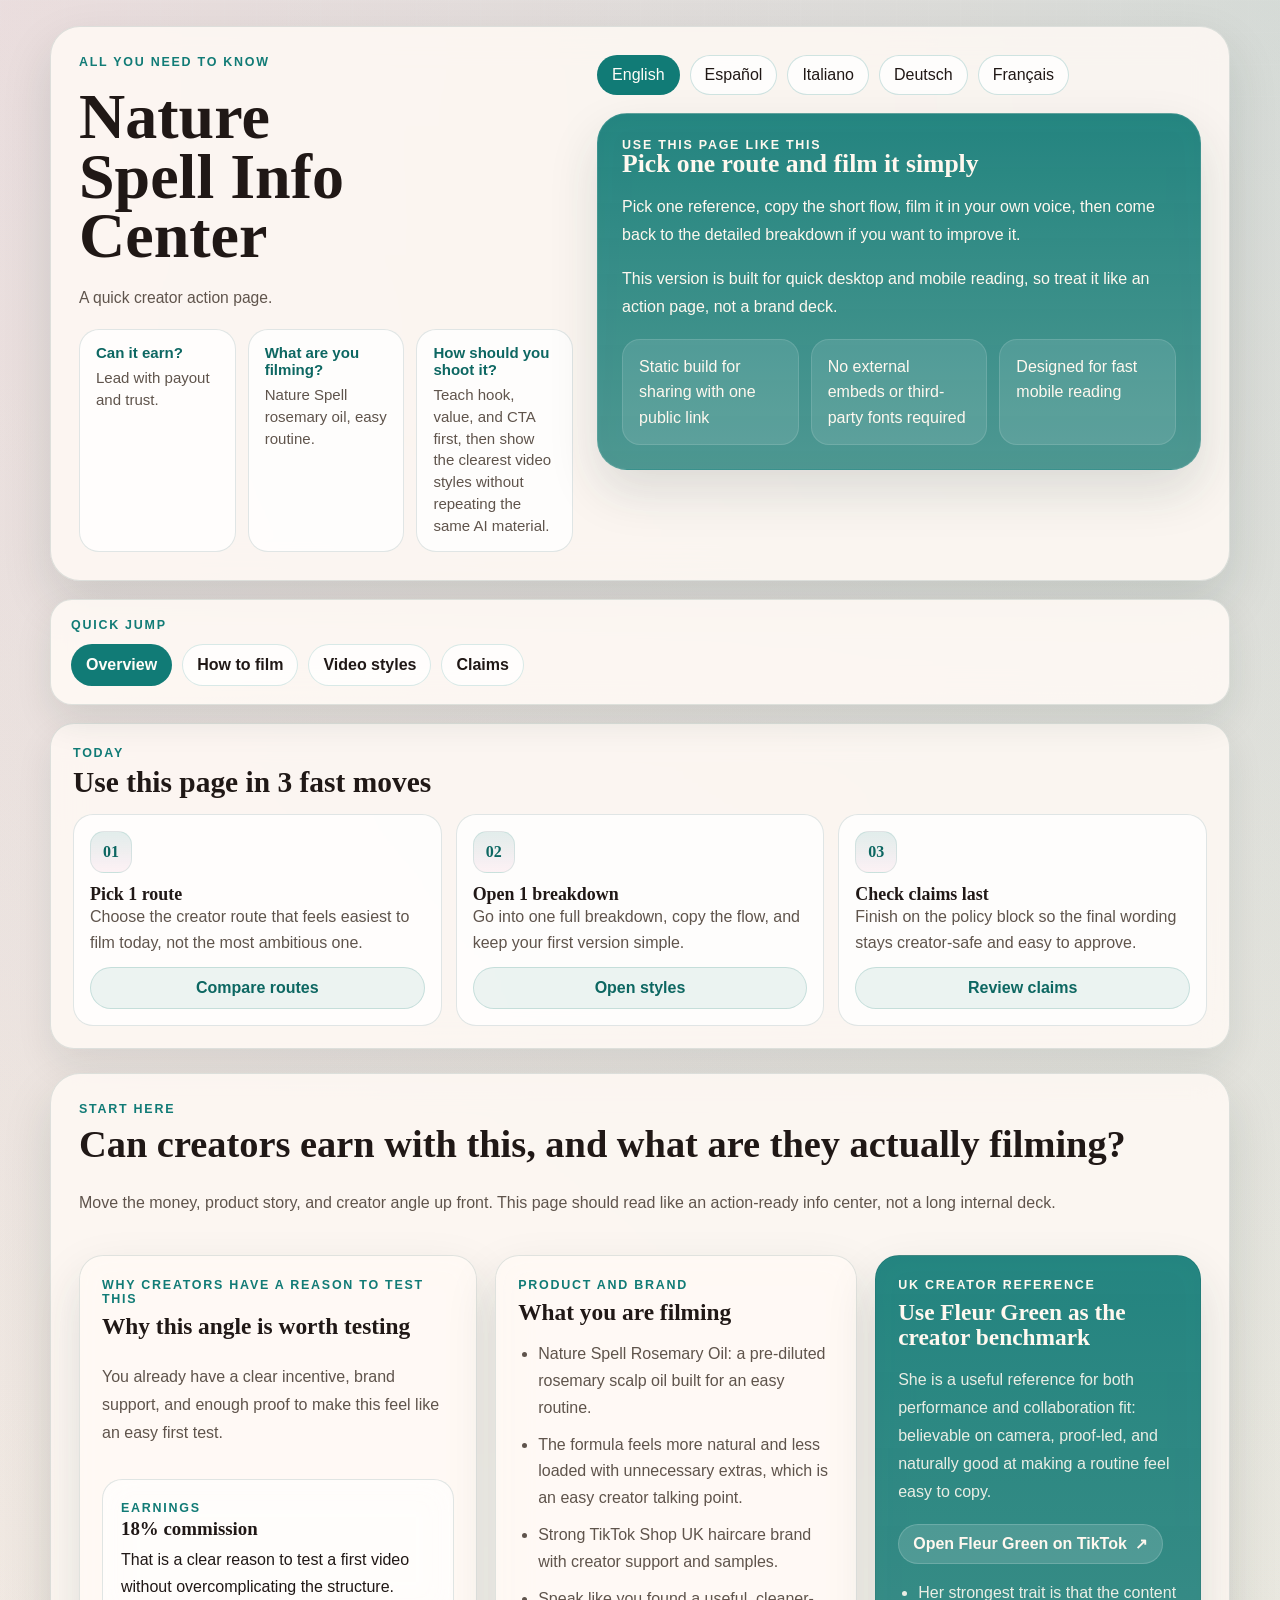
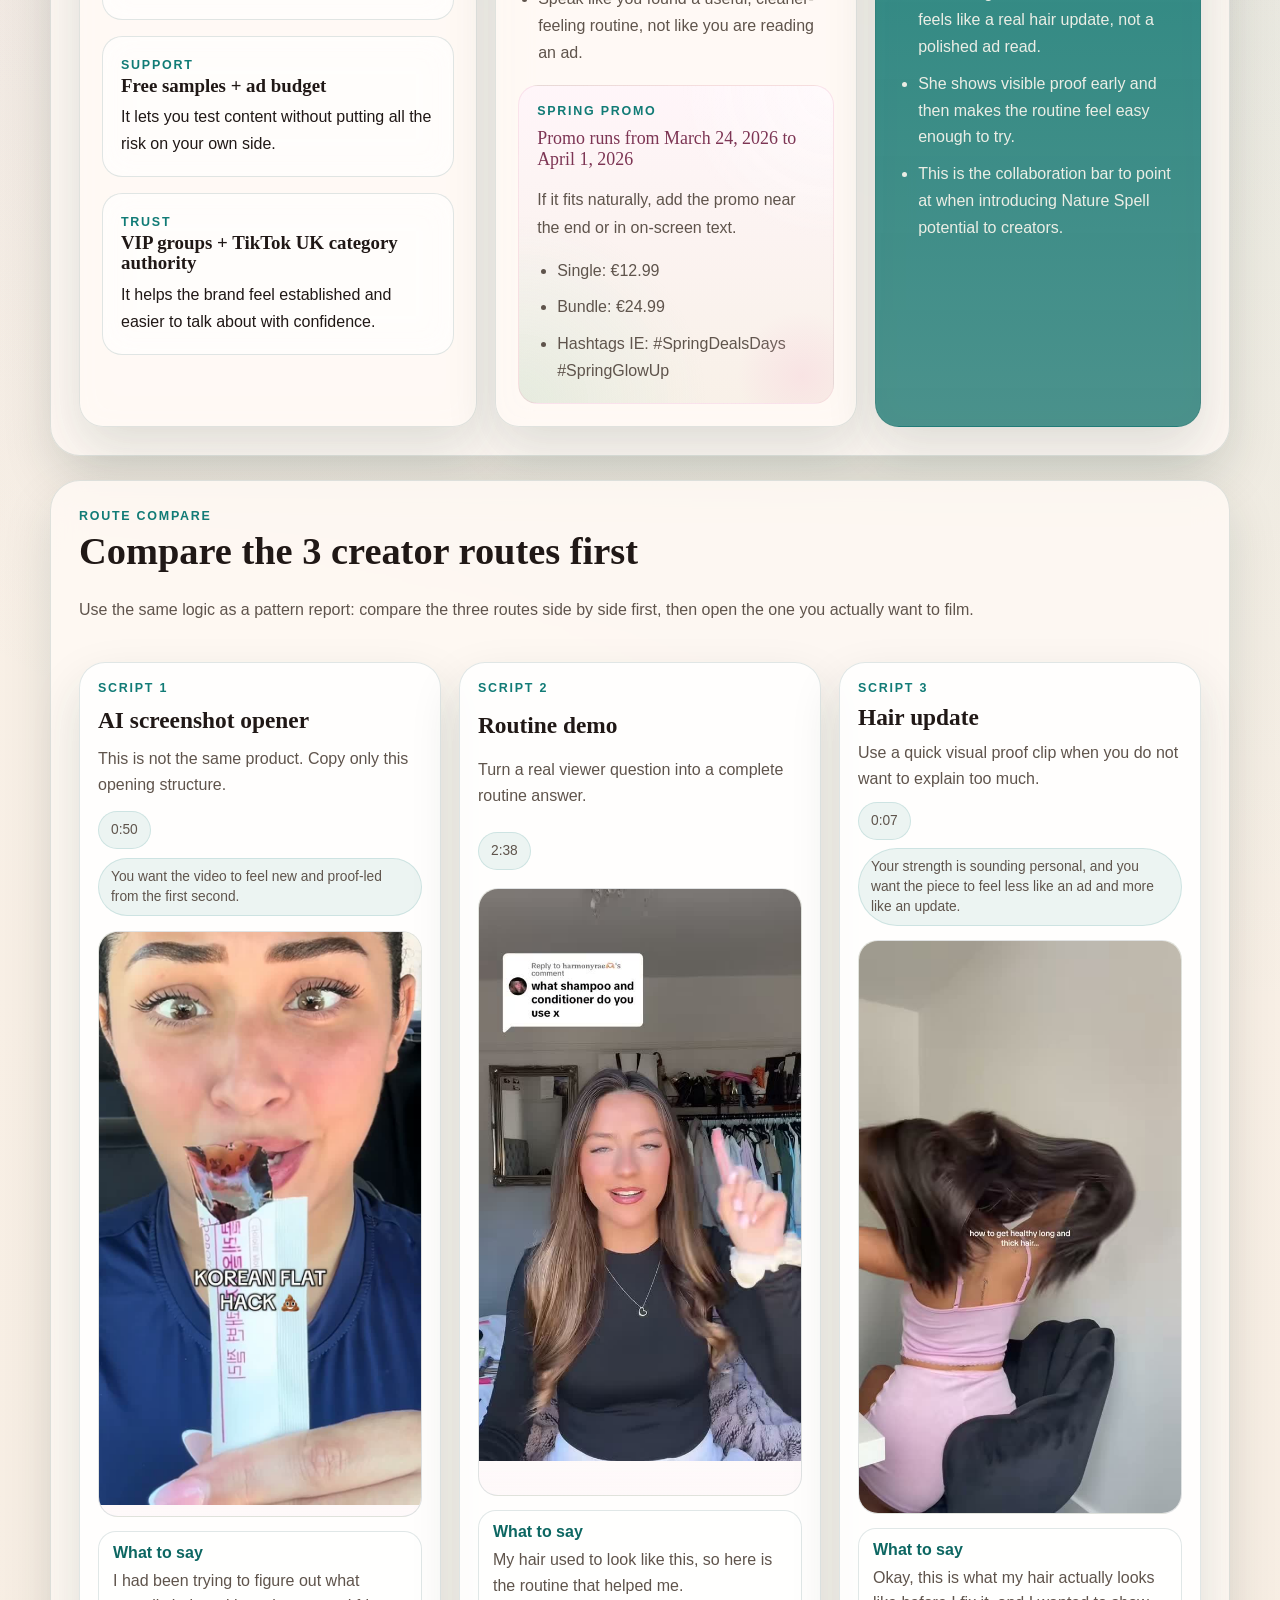
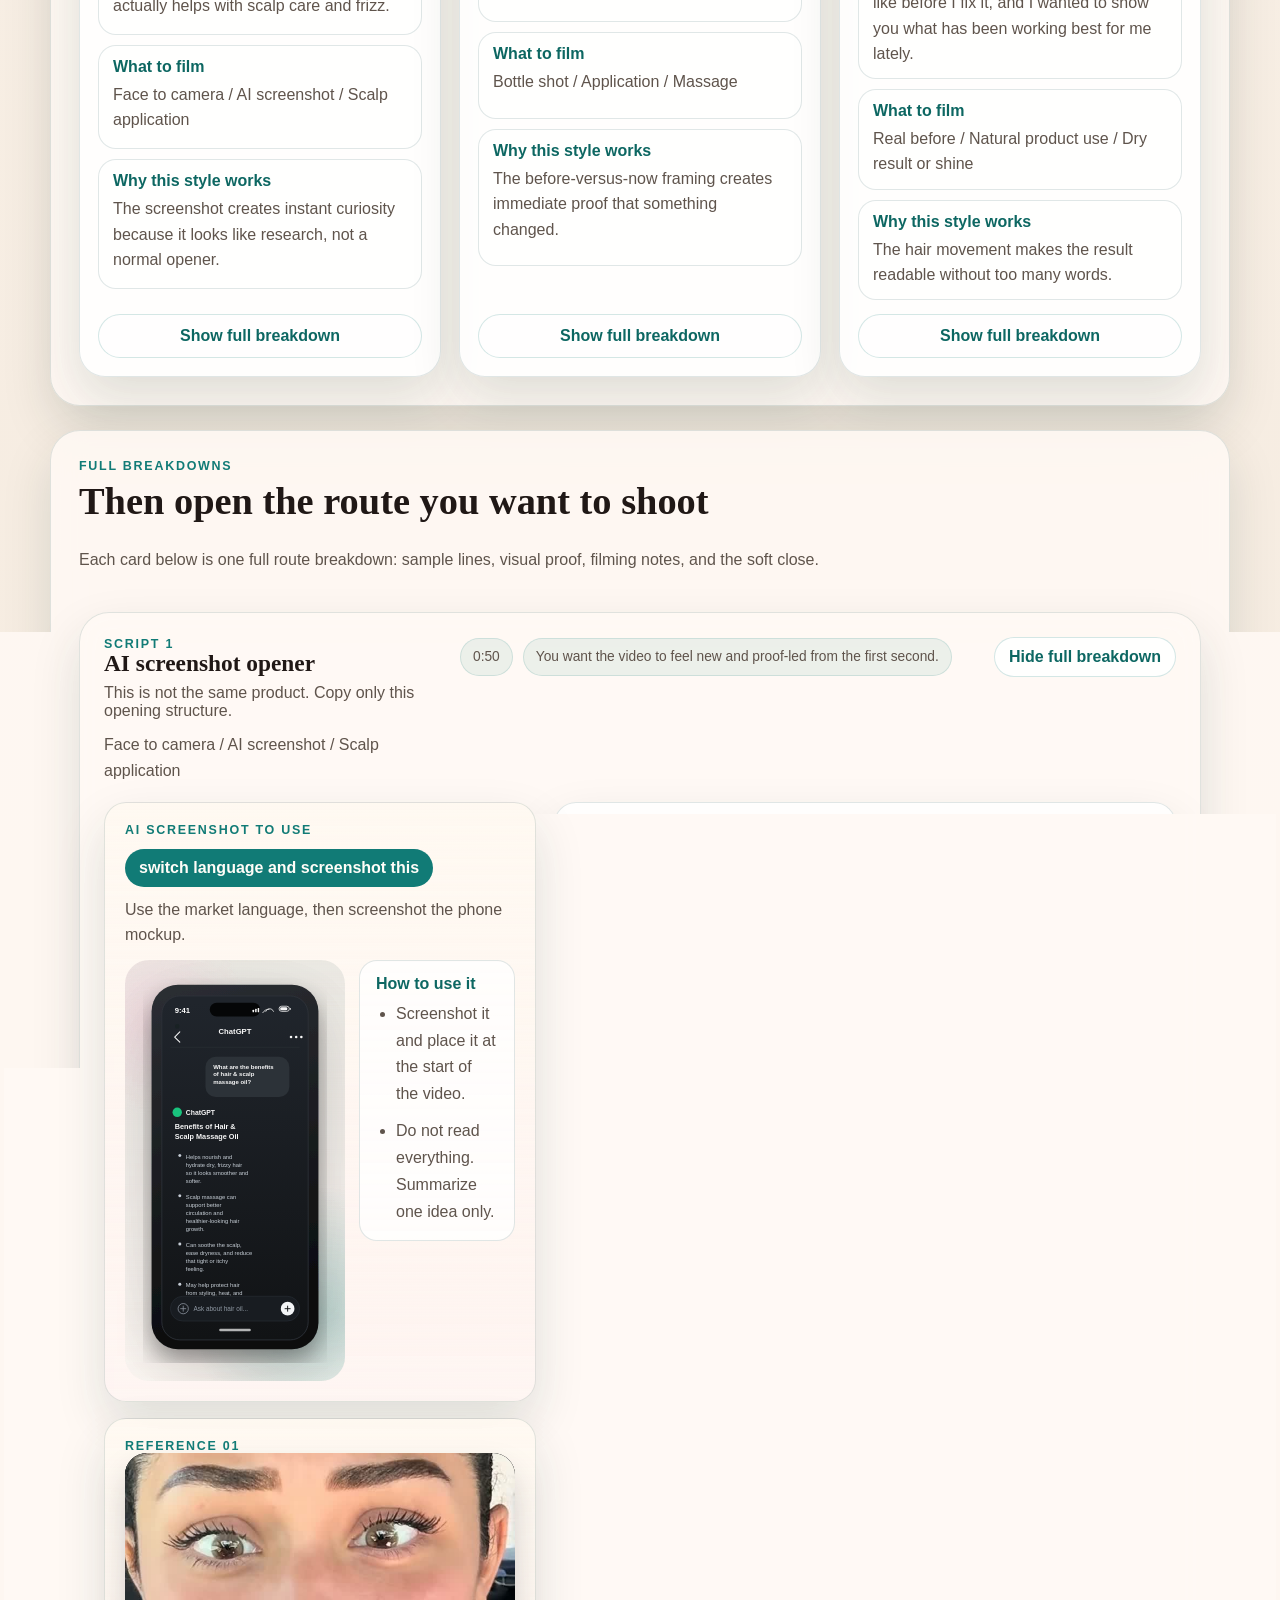
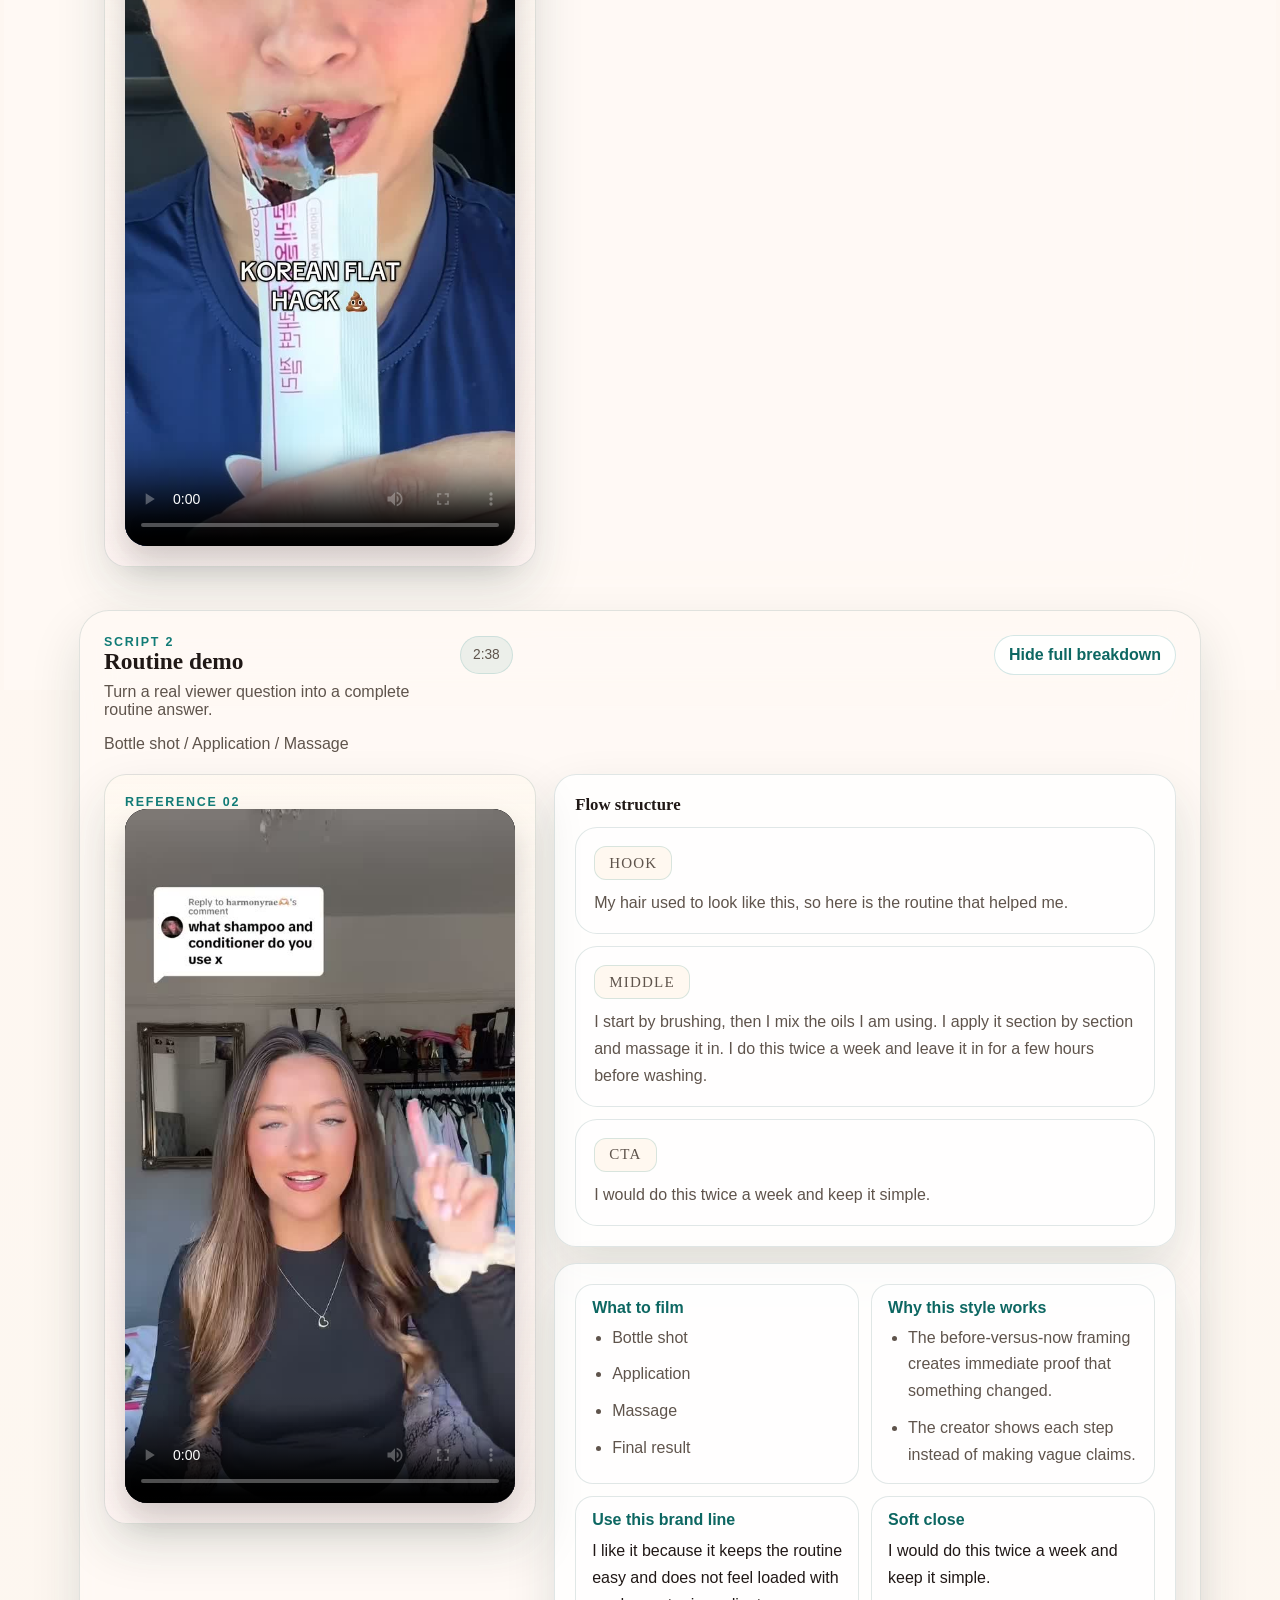
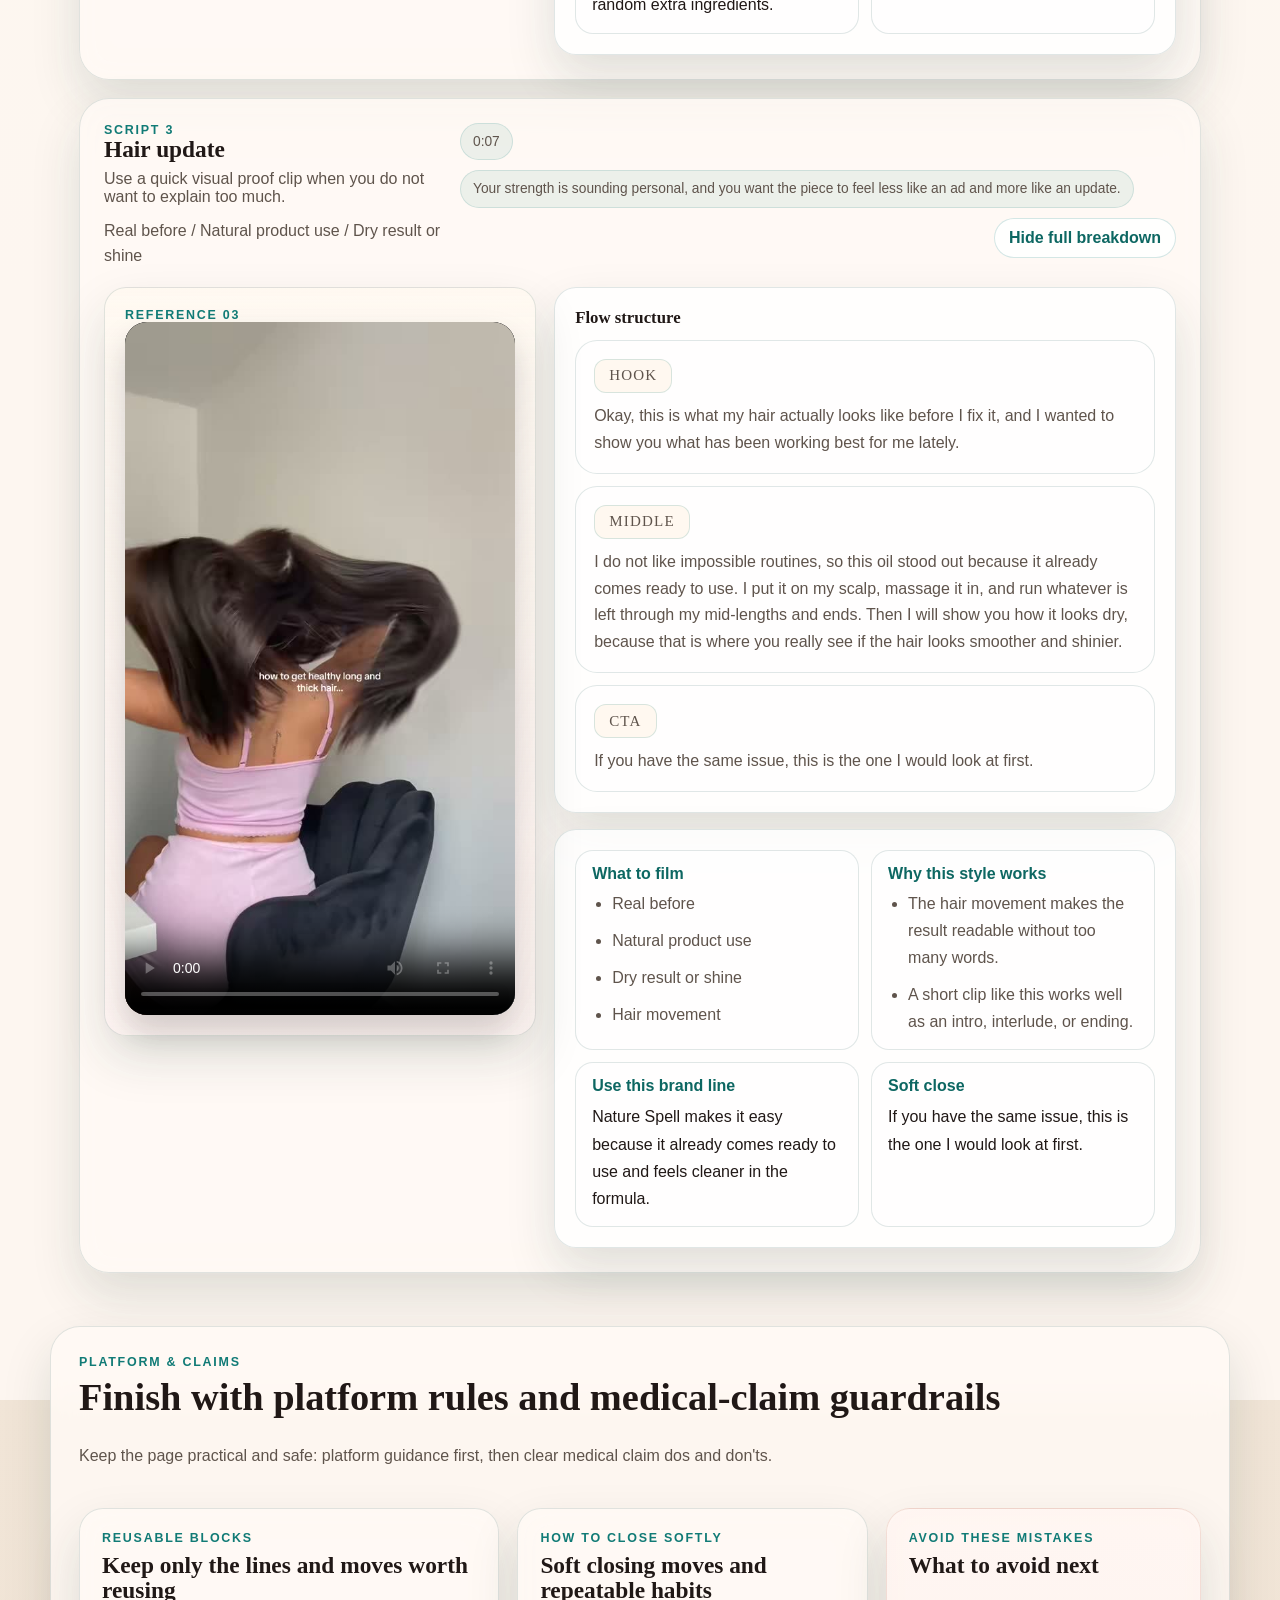
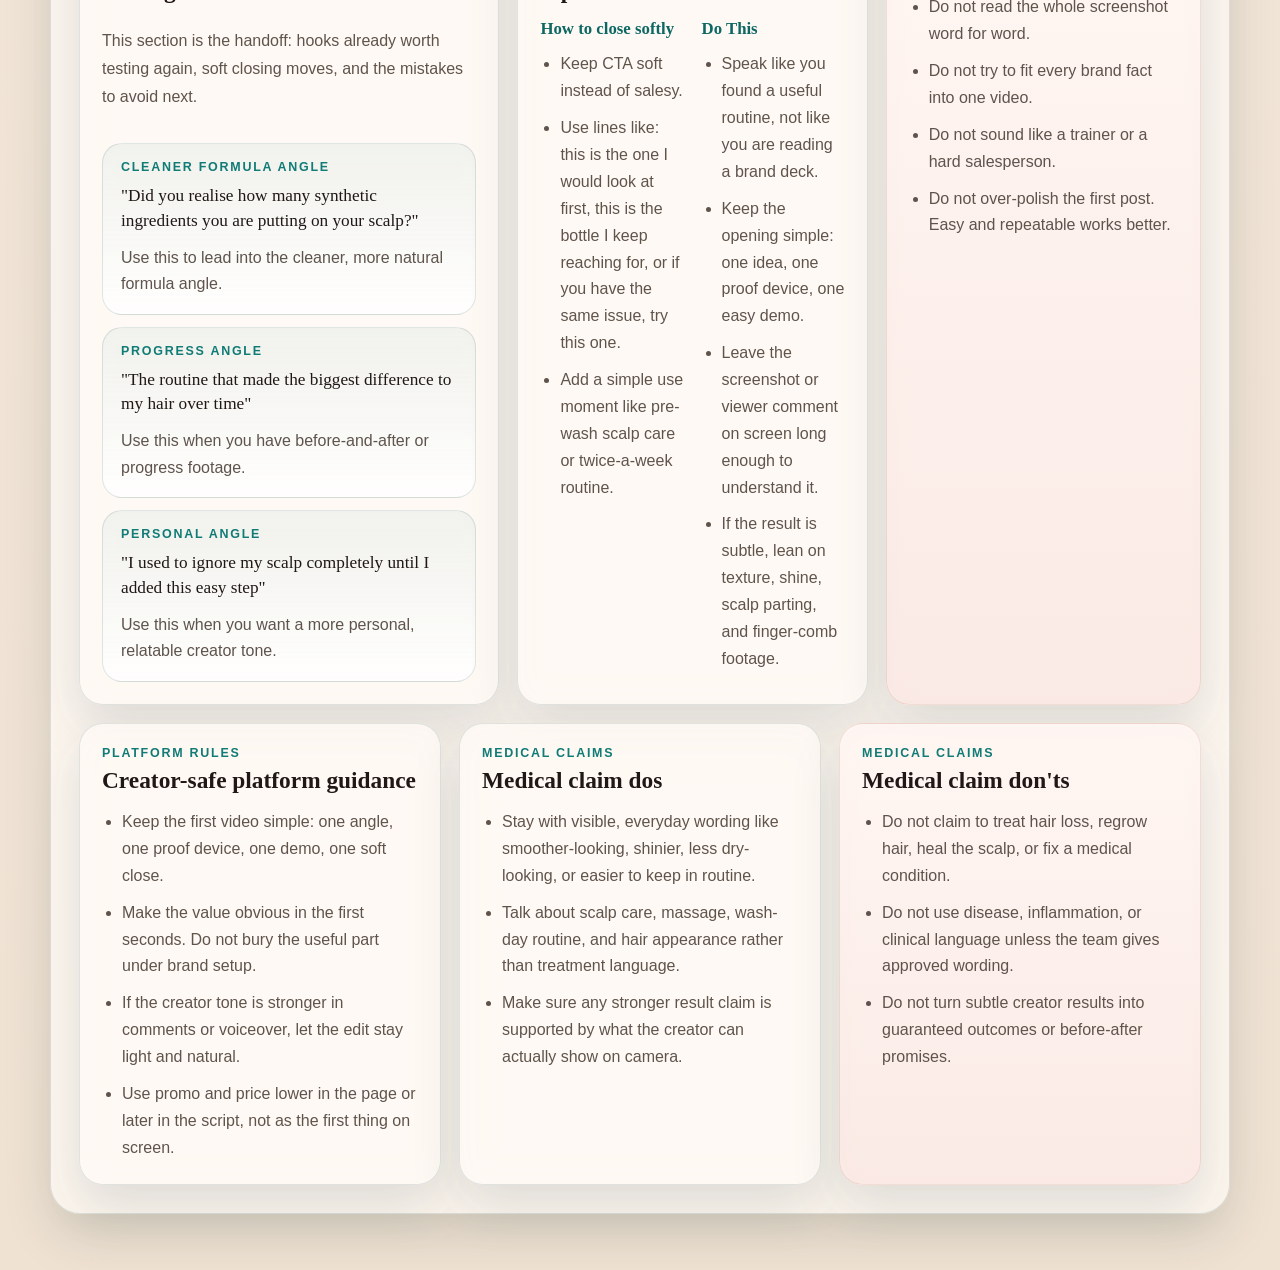
==== commit 3a416c3f: "Update Nature Spell creator brief" ====
--- a/naturespell-site/index.html
+++ b/naturespell-site/index.html
@@ -3,7 +3,17 @@
   <head>
     <meta charset="UTF-8" />
     <meta name="viewport" content="width=device-width, initial-scale=1.0" />
+    <meta
+      name="description"
+      content="Nature Spell creator action page with quick hooks, filming logic, video style references, and platform-safe claim guidance."
+    />
+    <meta name="theme-color" content="#f6efe7" />
     <title>Nature Spell Info Center</title>
+    <link
+      rel="icon"
+      type="image/svg+xml"
+      href="data:image/svg+xml,%3Csvg xmlns='http://www.w3.org/2000/svg' viewBox='0 0 64 64'%3E%3Crect width='64' height='64' rx='18' fill='%23117b76'/%3E%3Cpath d='M18 38c10-2 18-10 23-21 7 7 9 17 5 25-5 10-18 14-28 10 4-4 10-7 16-8-7 0-12-2-16-6Z' fill='%23fff8ef'/%3E%3C/svg%3E"
+    />
     <link rel="stylesheet" href="styles.css" />
   </head>
   <body>
@@ -35,7 +45,25 @@
         </aside>
       </header>
 
-      <main>
+      <nav class="quick-nav" aria-label="Quick section navigation">
+        <p class="eyebrow" data-layout="navEyebrow"></p>
+        <div class="quick-nav-list">
+          <a class="quick-nav-link" href="#overview" data-nav="overview"></a>
+          <a class="quick-nav-link" href="#how-to-film" data-nav="filming"></a>
+          <a class="quick-nav-link" href="#styles" data-nav="styles"></a>
+          <a class="quick-nav-link" href="#policy" data-nav="policy"></a>
+        </div>
+      </nav>
+
+      <section class="action-strip" aria-labelledby="actionStripTitle">
+        <div class="action-strip-head">
+          <p class="eyebrow" data-layout="actionEyebrow"></p>
+          <h2 id="actionStripTitle" class="action-strip-title" data-layout="actionTitle"></h2>
+        </div>
+        <div class="action-strip-grid" id="actionCards"></div>
+      </section>
+
+      <main id="mainContent">
         <section class="section" id="overview">
           <div class="section-heading">
             <p class="eyebrow" data-layout="overviewEyebrow"></p>
@@ -82,60 +110,18 @@
 
         <section class="section" id="how-to-film">
           <div class="section-heading">
-            <p class="eyebrow" data-layout="filmingEyebrow"></p>
-            <h2 data-layout="filmingTitle"></h2>
-            <p class="section-copy" data-layout="filmingIntro"></p>
-          </div>
-
-          <div class="logic-grid">
-            <div class="logic-main">
-              <div class="logic-card-grid" id="logicCards"></div>
-              <div class="start-grid" id="startCards"></div>
-            </div>
-
-            <div class="rules-stack">
-              <article class="panel">
-                <div class="panel-header">
-                  <p class="mini-label" data-i18n="hooksEyebrow"></p>
-                  <h3 data-i18n="hooksTitle"></h3>
-                </div>
-                <div class="tight-columns">
-                  <div>
-                    <h4 class="subhead" data-i18n="hooksCardTitle"></h4>
-                    <ul id="hookList"></ul>
-                  </div>
-                  <div>
-                    <h4 class="subhead" data-i18n="ctaCardTitle"></h4>
-                    <ul id="ctaList"></ul>
-                  </div>
-                </div>
-              </article>
-
-              <article class="panel">
-                <div class="panel-header">
-                  <p class="mini-label" data-i18n="rulesEyebrow"></p>
-                  <h3 data-i18n="rulesTitle"></h3>
-                </div>
-                <div class="tight-columns">
-                  <div>
-                    <h4 class="subhead" data-i18n="doTitle"></h4>
-                    <ul id="doList"></ul>
-                  </div>
-                  <div>
-                    <h4 class="subhead" data-i18n="dontTitle"></h4>
-                    <ul id="dontList"></ul>
-                  </div>
-                </div>
-              </article>
-            </div>
-          </div>
+            <p class="eyebrow" data-layout="compareEyebrow"></p>
+            <h2 data-layout="compareTitle"></h2>
+            <p class="section-copy" data-layout="compareIntro"></p>
+          </div>
+          <div class="route-compare-grid" id="routeCompareCards"></div>
         </section>
 
         <section class="section" id="styles">
           <div class="section-heading">
-            <p class="eyebrow" data-layout="stylesEyebrow"></p>
-            <h2 data-layout="stylesTitle"></h2>
-            <p class="section-copy" data-layout="stylesIntro"></p>
+            <p class="eyebrow" data-layout="breakdownEyebrow"></p>
+            <h2 data-layout="breakdownTitle"></h2>
+            <p class="section-copy" data-layout="breakdownIntro"></p>
           </div>
           <div class="style-stack" id="styleSections"></div>
         </section>
@@ -147,6 +133,42 @@
             <p class="section-copy" data-layout="policyIntro"></p>
           </div>
 
+          <div class="handoff-grid">
+            <article class="panel">
+              <div class="panel-header">
+                <p class="mini-label" data-layout="reusableEyebrow"></p>
+                <h3 data-layout="reusableTitle"></h3>
+                <p class="panel-copy" data-layout="reusableIntro"></p>
+              </div>
+              <div class="hook-card-grid" id="hookCards"></div>
+            </article>
+
+            <article class="panel">
+              <div class="panel-header">
+                <p class="mini-label" data-i18n="ctaCardTitle"></p>
+                <h3 data-layout="repeatableTitle"></h3>
+              </div>
+              <div class="tight-columns">
+                <div>
+                  <h4 class="subhead" data-i18n="ctaCardTitle"></h4>
+                  <ul id="ctaList"></ul>
+                </div>
+                <div>
+                  <h4 class="subhead" data-i18n="doTitle"></h4>
+                  <ul id="doList"></ul>
+                </div>
+              </div>
+            </article>
+
+            <article class="panel panel-alert">
+              <div class="panel-header">
+                <p class="mini-label" data-i18n="dontTitle"></p>
+                <h3 data-layout="avoidTitle"></h3>
+              </div>
+              <ul id="dontList"></ul>
+            </article>
+          </div>
+
           <div class="policy-grid">
             <article class="panel">
               <div class="panel-header">
@@ -175,6 +197,17 @@
         </section>
       </main>
     </div>
+
+    <aside class="mobile-dock" id="mobileDock" aria-label="Mobile progress dock">
+      <div class="mobile-dock-copy">
+        <p class="mobile-dock-label" data-layout="dockLabel"></p>
+        <p class="mobile-dock-title" id="mobileDockTitle"></p>
+      </div>
+      <div class="mobile-dock-actions">
+        <button class="mobile-dock-btn" type="button" id="mobileDockPrimary" data-dock-action="next"></button>
+        <button class="mobile-dock-btn mobile-dock-btn-secondary" type="button" id="mobileDockTop" data-dock-action="top"></button>
+      </div>
+    </aside>
 
     <script src="script.js"></script>
   </body>
--- a/naturespell-site/styles.css
+++ b/naturespell-site/styles.css
@@ -55,6 +55,10 @@
   padding: 26px 0 56px;
 }
 
+main {
+  margin-top: 18px;
+}
+
 .hero,
 .section,
 .panel,
@@ -83,9 +87,153 @@
 
 .hero {
   display: grid;
-  grid-template-columns: minmax(0, 1.08fr) minmax(320px, 0.92fr);
+  grid-template-columns: minmax(0, 0.9fr) minmax(420px, 1.1fr);
   gap: 24px;
   padding: 28px;
+}
+
+.section {
+  scroll-margin-top: 140px;
+}
+
+.section:target,
+.style-card:target {
+  box-shadow:
+    0 0 0 2px rgba(17, 123, 118, 0.16),
+    var(--shadow);
+}
+
+.quick-nav {
+  position: sticky;
+  top: 12px;
+  z-index: 20;
+  display: grid;
+  gap: 12px;
+  margin-top: 18px;
+  padding: 18px 20px;
+  border-radius: 22px;
+  border: 1px solid var(--line);
+  background: rgba(255, 250, 245, 0.88);
+  box-shadow: 0 16px 36px rgba(17, 45, 41, 0.1);
+  backdrop-filter: blur(16px);
+}
+
+.quick-nav-list {
+  display: flex;
+  flex-wrap: wrap;
+  gap: 10px;
+}
+
+.quick-nav-link {
+  display: inline-flex;
+  align-items: center;
+  justify-content: center;
+  min-height: 42px;
+  padding: 10px 14px;
+  border-radius: 999px;
+  border: 1px solid rgba(17, 123, 118, 0.16);
+  background: rgba(255, 255, 255, 0.78);
+  color: var(--ink);
+  text-decoration: none;
+  font-weight: 600;
+  transition: transform 160ms ease, background 160ms ease, color 160ms ease, border-color 160ms ease;
+}
+
+.quick-nav-link:hover,
+.quick-nav-link:focus-visible {
+  transform: translateY(-1px);
+  outline: none;
+  border-color: rgba(17, 123, 118, 0.28);
+}
+
+.quick-nav-link.active {
+  background: var(--brand);
+  color: #fffdf8;
+  border-color: transparent;
+}
+
+.action-strip {
+  display: grid;
+  gap: 18px;
+  margin-top: 18px;
+  padding: 22px;
+  border-radius: 24px;
+  border: 1px solid var(--line);
+  background: rgba(255, 250, 245, 0.84);
+  box-shadow: 0 16px 36px rgba(17, 45, 41, 0.09);
+  backdrop-filter: blur(16px);
+}
+
+.action-strip-head {
+  display: grid;
+  gap: 8px;
+}
+
+.action-strip-title {
+  font-size: clamp(1.5rem, 2.3vw, 2rem);
+}
+
+.action-strip-grid {
+  display: grid;
+  grid-template-columns: repeat(3, minmax(0, 1fr));
+  gap: 14px;
+}
+
+.action-card {
+  display: grid;
+  gap: 12px;
+  padding: 16px;
+  border-radius: 20px;
+  border: 1px solid var(--line);
+  background: rgba(255, 255, 255, 0.78);
+}
+
+.action-card-step {
+  display: inline-flex;
+  align-items: center;
+  justify-content: center;
+  width: 42px;
+  height: 42px;
+  border-radius: 14px;
+  background: linear-gradient(180deg, rgba(17, 123, 118, 0.12), rgba(246, 191, 212, 0.2));
+  border: 1px solid rgba(17, 123, 118, 0.12);
+  color: var(--brand-deep);
+  font-family: Georgia, "Times New Roman", serif;
+  font-size: 1rem;
+  font-weight: 700;
+}
+
+.action-card h3 {
+  font-size: 1.12rem;
+}
+
+.action-card p {
+  margin: 0;
+  color: var(--muted);
+  line-height: 1.58;
+}
+
+.action-card-link {
+  display: inline-flex;
+  align-items: center;
+  justify-content: center;
+  min-height: 42px;
+  margin-top: auto;
+  padding: 10px 14px;
+  border-radius: 999px;
+  border: 1px solid rgba(17, 123, 118, 0.18);
+  background: rgba(17, 123, 118, 0.08);
+  color: var(--brand-deep);
+  text-decoration: none;
+  font-weight: 600;
+  transition: transform 160ms ease, background 160ms ease;
+}
+
+.action-card-link:hover,
+.action-card-link:focus-visible {
+  transform: translateY(-1px);
+  outline: none;
+  background: rgba(17, 123, 118, 0.12);
 }
 
 .hero-main,
@@ -161,34 +309,35 @@
 
 .hero-lede {
   margin: 0;
-  max-width: 56ch;
-  font-size: 1.08rem;
+  max-width: 40ch;
+  font-size: 0.98rem;
 }
 
 .hero-tag-grid {
   display: grid;
   grid-template-columns: repeat(3, minmax(0, 1fr));
-  gap: 14px;
+  gap: 12px;
 }
 
 .hero-tag {
-  padding: 18px;
-  border-radius: 22px;
+  padding: 14px 16px;
+  border-radius: 20px;
   border: 1px solid var(--line);
   background: rgba(255, 255, 255, 0.78);
 }
 
 .hero-tag strong {
   display: block;
-  margin-bottom: 8px;
+  margin-bottom: 6px;
   color: var(--brand-deep);
-  font-size: 1rem;
+  font-size: 0.94rem;
 }
 
 .hero-tag p {
   margin: 0;
   color: var(--muted);
-  line-height: 1.68;
+  font-size: 0.94rem;
+  line-height: 1.45;
 }
 
 .language-switcher {
@@ -291,6 +440,110 @@
 
 .overview-grid {
   grid-template-columns: 1.1fr 1fr 0.9fr;
+}
+
+.route-compare-grid,
+.handoff-grid {
+  display: grid;
+  gap: 18px;
+}
+
+.route-compare-grid {
+  grid-template-columns: repeat(3, minmax(0, 1fr));
+  align-items: stretch;
+}
+
+.route-card {
+  display: grid;
+  gap: 14px;
+  padding: 18px;
+  border-radius: 26px;
+  border: 1px solid var(--line);
+  background: rgba(255, 255, 255, 0.82);
+  box-shadow: var(--shadow);
+}
+
+.route-card-head {
+  display: grid;
+  gap: 10px;
+}
+
+.route-card-meta {
+  display: flex;
+  flex-wrap: wrap;
+  gap: 8px;
+  align-items: center;
+}
+
+.route-card-summary {
+  margin: 0;
+  color: var(--muted);
+  line-height: 1.62;
+}
+
+.route-card-media {
+  overflow: hidden;
+  border-radius: 20px;
+  border: 1px solid var(--line);
+  background: linear-gradient(180deg, rgba(255, 249, 241, 0.94), rgba(246, 191, 212, 0.08));
+}
+
+.route-card-media img {
+  display: block;
+  width: 100%;
+  aspect-ratio: 9 / 16;
+  object-fit: cover;
+}
+
+.route-mini-grid {
+  display: grid;
+  gap: 10px;
+}
+
+.route-mini-card {
+  padding: 12px 14px;
+  border-radius: 18px;
+  border: 1px solid var(--line);
+  background: rgba(255, 255, 255, 0.7);
+}
+
+.route-mini-card strong {
+  display: block;
+  margin-bottom: 6px;
+  color: var(--brand-deep);
+}
+
+.route-mini-card p {
+  margin: 0;
+  color: var(--muted);
+  line-height: 1.58;
+}
+
+.route-link {
+  display: inline-flex;
+  align-items: center;
+  justify-content: center;
+  min-height: 44px;
+  margin-top: auto;
+  padding: 10px 14px;
+  border-radius: 999px;
+  border: 1px solid rgba(17, 123, 118, 0.18);
+  background: rgba(255, 255, 255, 0.88);
+  color: var(--brand-deep);
+  text-decoration: none;
+  font-weight: 600;
+  transition: transform 160ms ease, background 160ms ease;
+}
+
+.route-link:hover,
+.route-link:focus-visible {
+  transform: translateY(-1px);
+  outline: none;
+}
+
+.handoff-grid {
+  grid-template-columns: 1.2fr 1fr 0.9fr;
+  margin-bottom: 18px;
 }
 
 .logic-grid {
@@ -362,18 +615,36 @@
 }
 
 .promo-box {
+  position: relative;
+  overflow: hidden;
   margin-top: 18px;
   padding: 18px;
   border-radius: 20px;
-  background: var(--rose-soft);
-  border: 1px solid rgba(240, 142, 183, 0.18);
+  background:
+    radial-gradient(circle at top right, rgba(255, 255, 255, 0.46), transparent 34%),
+    radial-gradient(circle at bottom left, rgba(170, 214, 188, 0.24), transparent 42%),
+    linear-gradient(180deg, rgba(255, 246, 250, 0.96), rgba(248, 241, 232, 0.96));
+  border: 1px solid rgba(232, 150, 180, 0.22);
+}
+
+.promo-box::before {
+  content: "";
+  position: absolute;
+  inset: auto -34px -38px auto;
+  width: 130px;
+  height: 130px;
+  border-radius: 999px;
+  background:
+    radial-gradient(circle, rgba(246, 191, 212, 0.28) 0%, rgba(246, 191, 212, 0.1) 48%, transparent 70%);
+  pointer-events: none;
 }
 
 .promo-title {
+  position: relative;
   margin: 10px 0 6px;
   font-family: Georgia, "Times New Roman", serif;
-  font-size: 1.08rem;
-  color: var(--ink);
+  font-size: 1.12rem;
+  color: #7d3554;
 }
 
 .compact-grid {
@@ -436,7 +707,35 @@
 }
 
 .start-grid {
-  grid-template-columns: repeat(4, minmax(0, 1fr));
+  grid-template-columns: repeat(2, minmax(0, 1fr));
+}
+
+.start-card {
+  display: grid;
+  grid-template-columns: 104px 1fr;
+  gap: 16px;
+  align-items: start;
+}
+
+.start-card-step {
+  display: inline-flex;
+  align-items: center;
+  justify-content: center;
+  min-height: 72px;
+  padding: 12px 10px;
+  border-radius: 18px;
+  background: linear-gradient(180deg, rgba(17, 123, 118, 0.1), rgba(246, 191, 212, 0.16));
+  border: 1px solid rgba(17, 123, 118, 0.14);
+  color: var(--brand-deep);
+  font-family: Georgia, "Times New Roman", serif;
+  font-size: 1rem;
+  font-weight: 700;
+  text-align: center;
+}
+
+.start-card-copy {
+  display: grid;
+  gap: 8px;
 }
 
 .subhead {
@@ -447,22 +746,64 @@
   grid-template-columns: repeat(2, minmax(0, 1fr));
 }
 
+.hook-card-grid {
+  display: grid;
+  gap: 12px;
+}
+
+.hook-card {
+  padding: 16px 18px;
+  border-radius: 20px;
+  border: 1px solid var(--line);
+  background: linear-gradient(180deg, rgba(17, 123, 118, 0.06), rgba(255, 255, 255, 0.86));
+}
+
+.hook-card-kicker {
+  margin-bottom: 10px;
+}
+
+.hook-card-quote,
+.hook-card-note {
+  margin: 0;
+}
+
+.hook-card-quote {
+  color: var(--ink);
+  font-family: Georgia, "Times New Roman", serif;
+  font-size: 1.08rem;
+  line-height: 1.4;
+}
+
+.hook-card-note {
+  margin-top: 12px;
+  color: var(--muted);
+  line-height: 1.66;
+}
+
 .style-card {
   padding: 24px;
 }
 
 .style-header {
   display: grid;
-  grid-template-columns: minmax(0, 1fr) auto;
+  grid-template-columns: minmax(280px, 340px) minmax(0, 1fr);
   gap: 16px;
   align-items: start;
   margin-bottom: 18px;
+}
+
+.style-preview {
+  margin: 12px 0 0;
+  color: var(--muted);
+  line-height: 1.6;
 }
 
 .style-meta {
   display: flex;
   flex-wrap: wrap;
   gap: 10px;
+  justify-content: flex-start;
+  align-items: center;
 }
 
 .style-chip {
@@ -474,6 +815,7 @@
   background: var(--brand-soft);
   border: 1px solid rgba(17, 123, 118, 0.14);
   color: var(--muted);
+  line-height: 1.45;
 }
 
 .style-subtitle {
@@ -481,12 +823,44 @@
   max-width: 62ch;
 }
 
+.style-toggle {
+  margin-left: auto;
+  border: 1px solid rgba(17, 123, 118, 0.18);
+  border-radius: 999px;
+  padding: 10px 14px;
+  background: rgba(255, 255, 255, 0.88);
+  color: var(--brand-deep);
+  font: inherit;
+  font-weight: 600;
+  cursor: pointer;
+  transition: transform 160ms ease, background 160ms ease, color 160ms ease;
+}
+
+.style-toggle:hover,
+.style-toggle:focus-visible {
+  transform: translateY(-1px);
+  outline: none;
+}
+
+.style-body {
+  display: none;
+}
+
+.style-body.is-expanded {
+  display: block;
+}
+
 .style-grid {
-  grid-template-columns: minmax(290px, 0.88fr) minmax(0, 1fr) minmax(0, 0.98fr);
+  grid-template-columns: minmax(300px, 0.82fr) minmax(0, 1.18fr);
   align-items: start;
 }
 
 .style-media-stack {
+  display: grid;
+  gap: 16px;
+}
+
+.style-copy-stack {
   display: grid;
   gap: 16px;
 }
@@ -522,8 +896,8 @@
 }
 
 .style-note {
-  margin: 0 0 14px;
-  line-height: 1.68;
+  margin: 0 0 12px;
+  line-height: 1.6;
 }
 
 .phone-stage {
@@ -544,9 +918,16 @@
 }
 
 .phone-image {
-  max-width: 340px;
+  max-width: 250px;
   margin: 0 auto;
   filter: drop-shadow(0 20px 34px rgba(0, 0, 0, 0.2));
+}
+
+.screenshot-card-grid {
+  display: grid;
+  grid-template-columns: minmax(220px, 0.9fr) minmax(0, 1.1fr);
+  gap: 14px;
+  align-items: start;
 }
 
 .video-shell {
@@ -567,6 +948,49 @@
   gap: 12px;
 }
 
+.story-flow {
+  display: grid;
+  gap: 12px;
+}
+
+.story-block {
+  padding: 18px 18px 16px;
+  border-radius: 22px;
+  border: 1px solid var(--line);
+  background: rgba(255, 255, 255, 0.78);
+}
+
+.story-block-label {
+  display: inline-flex;
+  align-items: center;
+  justify-content: center;
+  min-height: 34px;
+  margin-bottom: 10px;
+  padding: 6px 14px;
+  border-radius: 12px;
+  border: 1px solid rgba(17, 123, 118, 0.16);
+  background: rgba(255, 248, 239, 0.92);
+  color: var(--muted);
+  font-family: Georgia, "Times New Roman", serif;
+  font-size: 0.94rem;
+  letter-spacing: 0.08em;
+  text-transform: uppercase;
+}
+
+.story-block p {
+  margin: 0;
+  color: var(--muted);
+  line-height: 1.68;
+}
+
+.script-lines {
+  gap: 0;
+  border: 1px solid var(--line);
+  border-radius: 20px;
+  background: rgba(255, 255, 255, 0.76);
+  overflow: hidden;
+}
+
 .script-line-item,
 .summary-block {
   padding: 14px 16px;
@@ -580,6 +1004,14 @@
   grid-template-columns: 48px 1fr;
   gap: 12px;
   align-items: start;
+  border-radius: 0;
+  border: 0;
+  border-top: 1px solid var(--line);
+  background: transparent;
+}
+
+.script-line-item:first-child {
+  border-top: 0;
 }
 
 .script-line-number {
@@ -597,6 +1029,96 @@
   display: block;
   margin-bottom: 8px;
   color: var(--brand-deep);
+}
+
+.style-summary-grid {
+  display: grid;
+  grid-template-columns: repeat(2, minmax(0, 1fr));
+  gap: 12px;
+}
+
+.mobile-dock {
+  position: fixed;
+  left: 50%;
+  bottom: 14px;
+  z-index: 30;
+  display: none;
+  width: min(calc(100% - 18px), 540px);
+  transform: translateX(-50%);
+  gap: 14px;
+  padding: 14px;
+  border-radius: 22px;
+  border: 1px solid rgba(17, 123, 118, 0.16);
+  background: rgba(255, 250, 245, 0.94);
+  box-shadow: 0 18px 44px rgba(17, 45, 41, 0.18);
+  backdrop-filter: blur(18px);
+}
+
+.mobile-dock-copy {
+  display: grid;
+  gap: 4px;
+}
+
+.mobile-dock-label,
+.mobile-dock-title {
+  margin: 0;
+}
+
+.mobile-dock-label {
+  color: var(--brand);
+  font-size: 0.74rem;
+  font-weight: 700;
+  letter-spacing: 0.12em;
+  text-transform: uppercase;
+}
+
+.mobile-dock-title {
+  font-family: Georgia, "Times New Roman", serif;
+  font-size: 1.02rem;
+  line-height: 1.1;
+}
+
+.mobile-dock-actions {
+  display: grid;
+  grid-template-columns: minmax(0, 1fr) auto;
+  gap: 10px;
+}
+
+.mobile-dock-btn {
+  min-height: 44px;
+  border: 0;
+  border-radius: 999px;
+  padding: 10px 14px;
+  background: var(--brand);
+  color: #fffdf8;
+  font: inherit;
+  font-weight: 600;
+  cursor: pointer;
+  transition: transform 160ms ease, filter 160ms ease, background 160ms ease;
+}
+
+.mobile-dock-btn:hover,
+.mobile-dock-btn:focus-visible {
+  transform: translateY(-1px);
+  filter: brightness(1.03);
+  outline: none;
+}
+
+.mobile-dock-btn-secondary {
+  background: rgba(17, 123, 118, 0.1);
+  color: var(--brand-deep);
+}
+
+@media (min-width: 1081px) {
+  .style-card .style-grid {
+    align-items: start;
+  }
+
+  .style-card .style-media-stack {
+    position: sticky;
+    top: 128px;
+    align-self: start;
+  }
 }
 
 ul {
@@ -616,16 +1138,37 @@
   .logic-grid,
   .style-grid,
   .policy-grid,
-  .start-grid,
+  .route-compare-grid,
+  .handoff-grid,
   .logic-card-grid,
   .tight-columns,
   .guide-pill-grid,
-  .hero-tag-grid {
+  .hero-tag-grid,
+  .action-strip-grid {
+    grid-template-columns: 1fr;
+  }
+
+  .start-grid,
+  .style-summary-grid,
+  .screenshot-card-grid {
     grid-template-columns: 1fr;
   }
 
   .style-header {
     grid-template-columns: 1fr;
+  }
+
+  .style-meta {
+    justify-content: flex-start;
+  }
+
+  .style-toggle {
+    margin-left: 0;
+  }
+
+  .style-card .style-media-stack {
+    position: static;
+    top: auto;
   }
 }
 
@@ -633,7 +1176,7 @@
   .page-shell {
     width: min(100% - 18px, 1180px);
     padding-top: 14px;
-    padding-bottom: 38px;
+    padding-bottom: 120px;
   }
 
   .hero,
@@ -649,8 +1192,50 @@
     border-radius: 22px;
   }
 
+  .quick-nav {
+    top: 8px;
+    padding: 14px;
+  }
+
+  .quick-nav-list {
+    display: grid;
+    grid-template-columns: repeat(2, minmax(0, 1fr));
+  }
+
+  .quick-nav-link {
+    width: 100%;
+  }
+
+  .action-strip {
+    padding: 18px;
+    border-radius: 22px;
+  }
+
+  .mobile-dock {
+    display: grid;
+  }
+
   .script-line-item {
     grid-template-columns: 1fr;
     gap: 8px;
   }
-}
+
+  .start-grid,
+  .start-card {
+    grid-template-columns: 1fr;
+  }
+}
+
+@media (prefers-reduced-motion: reduce) {
+  html {
+    scroll-behavior: auto;
+  }
+
+  *,
+  *::before,
+  *::after {
+    animation-duration: 0.01ms !important;
+    animation-iteration-count: 1 !important;
+    transition-duration: 0.01ms !important;
+  }
+}
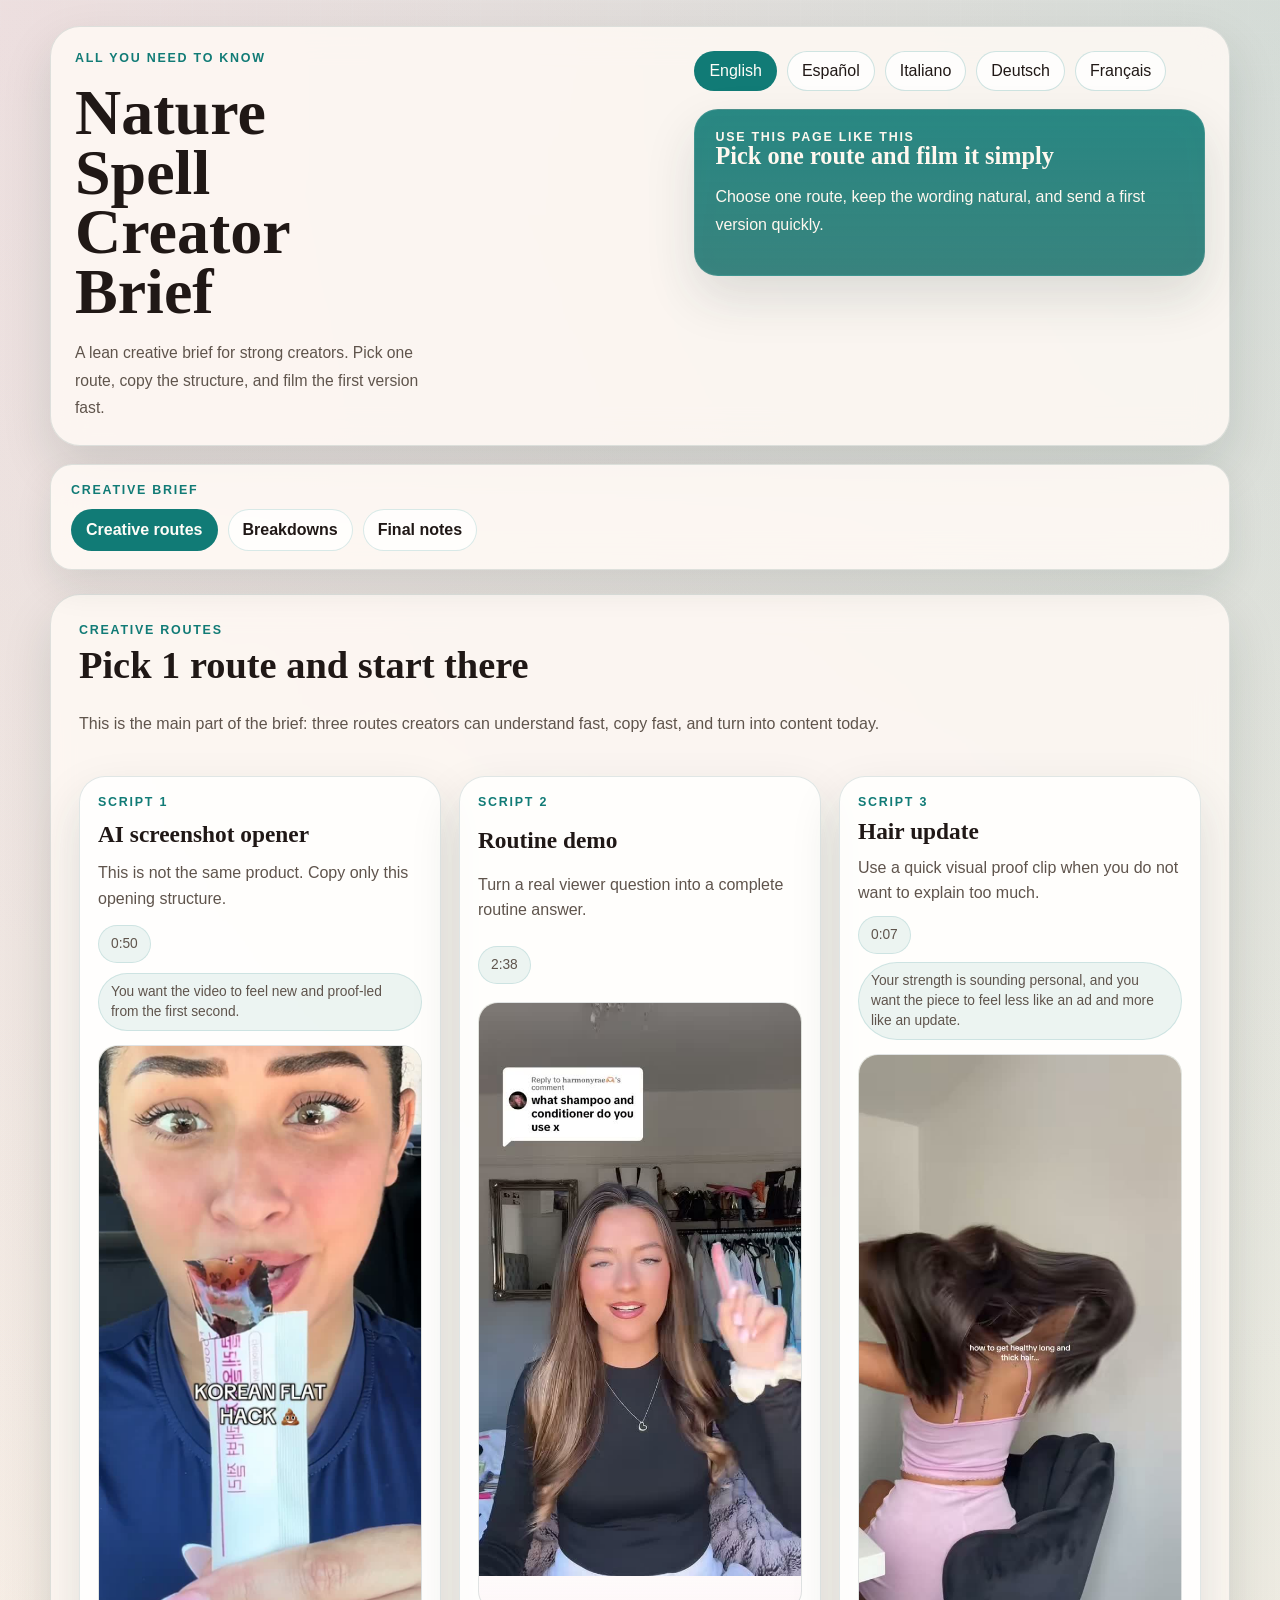
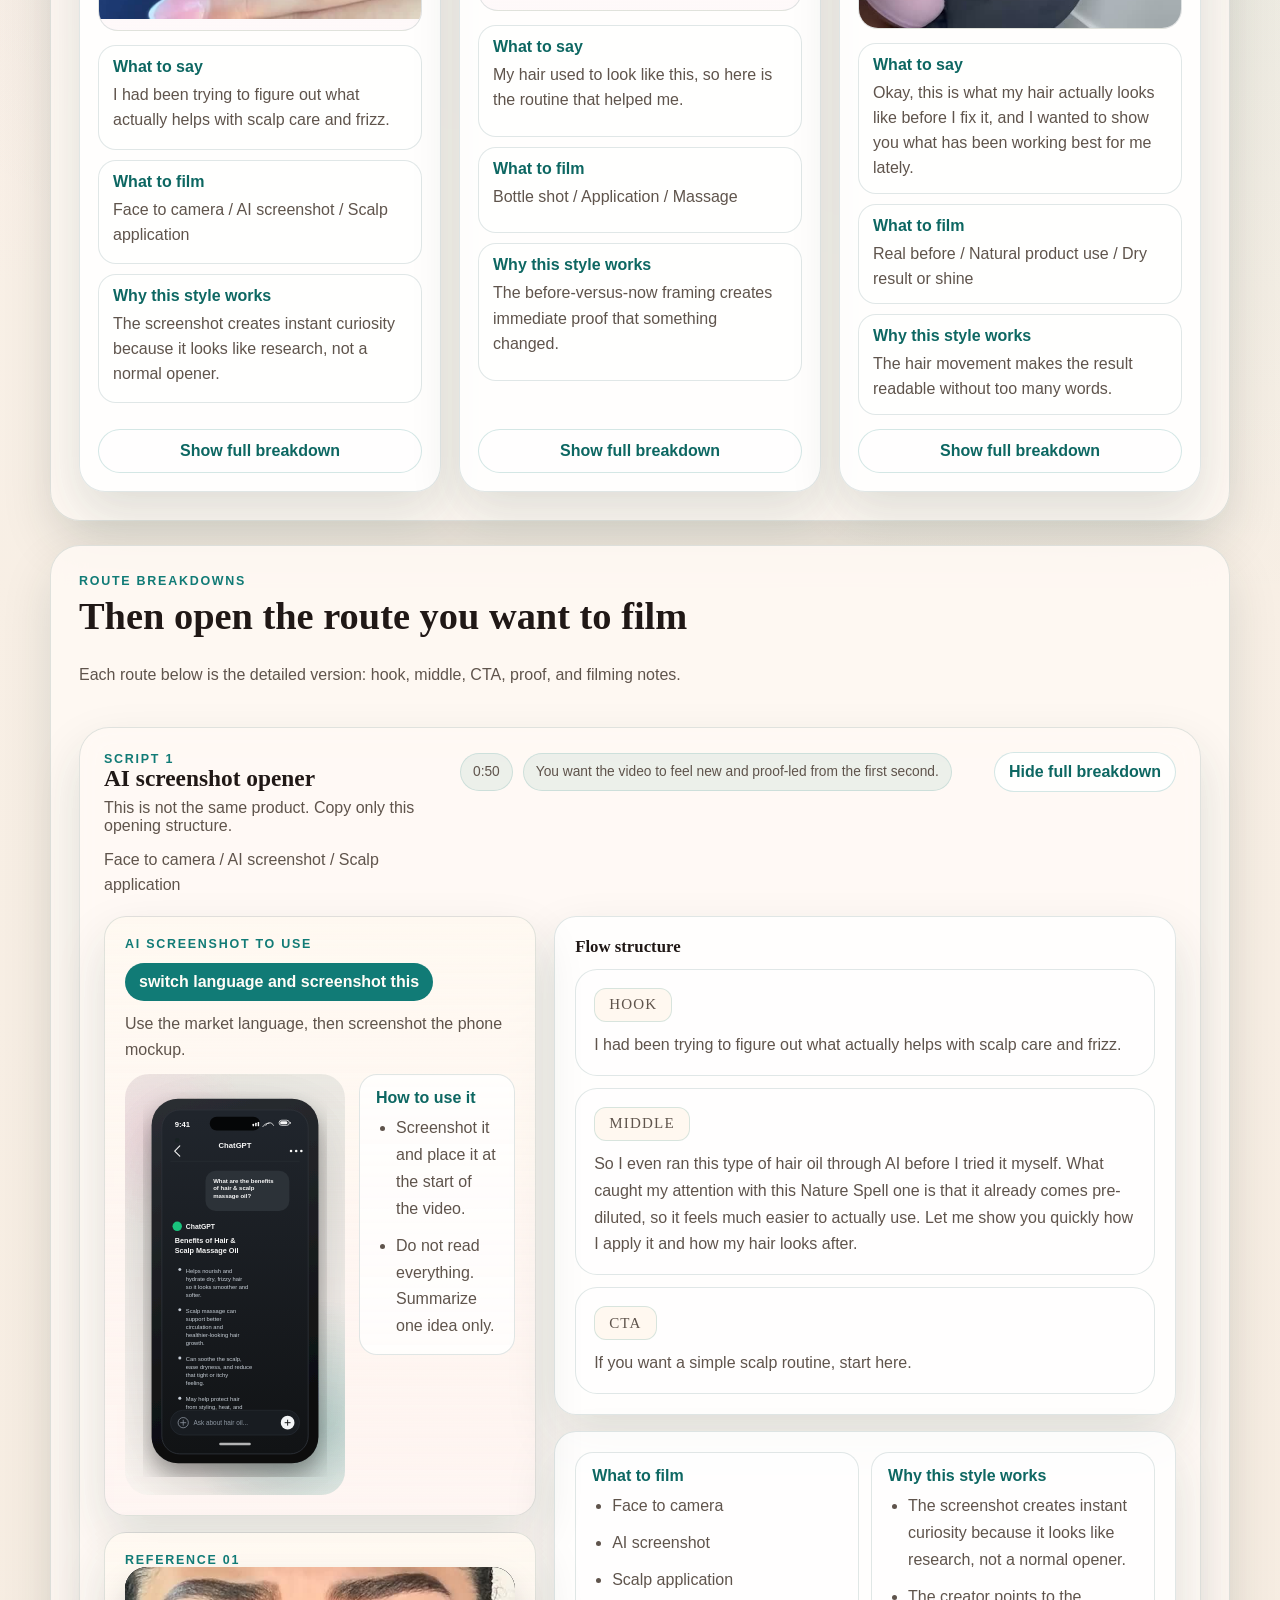
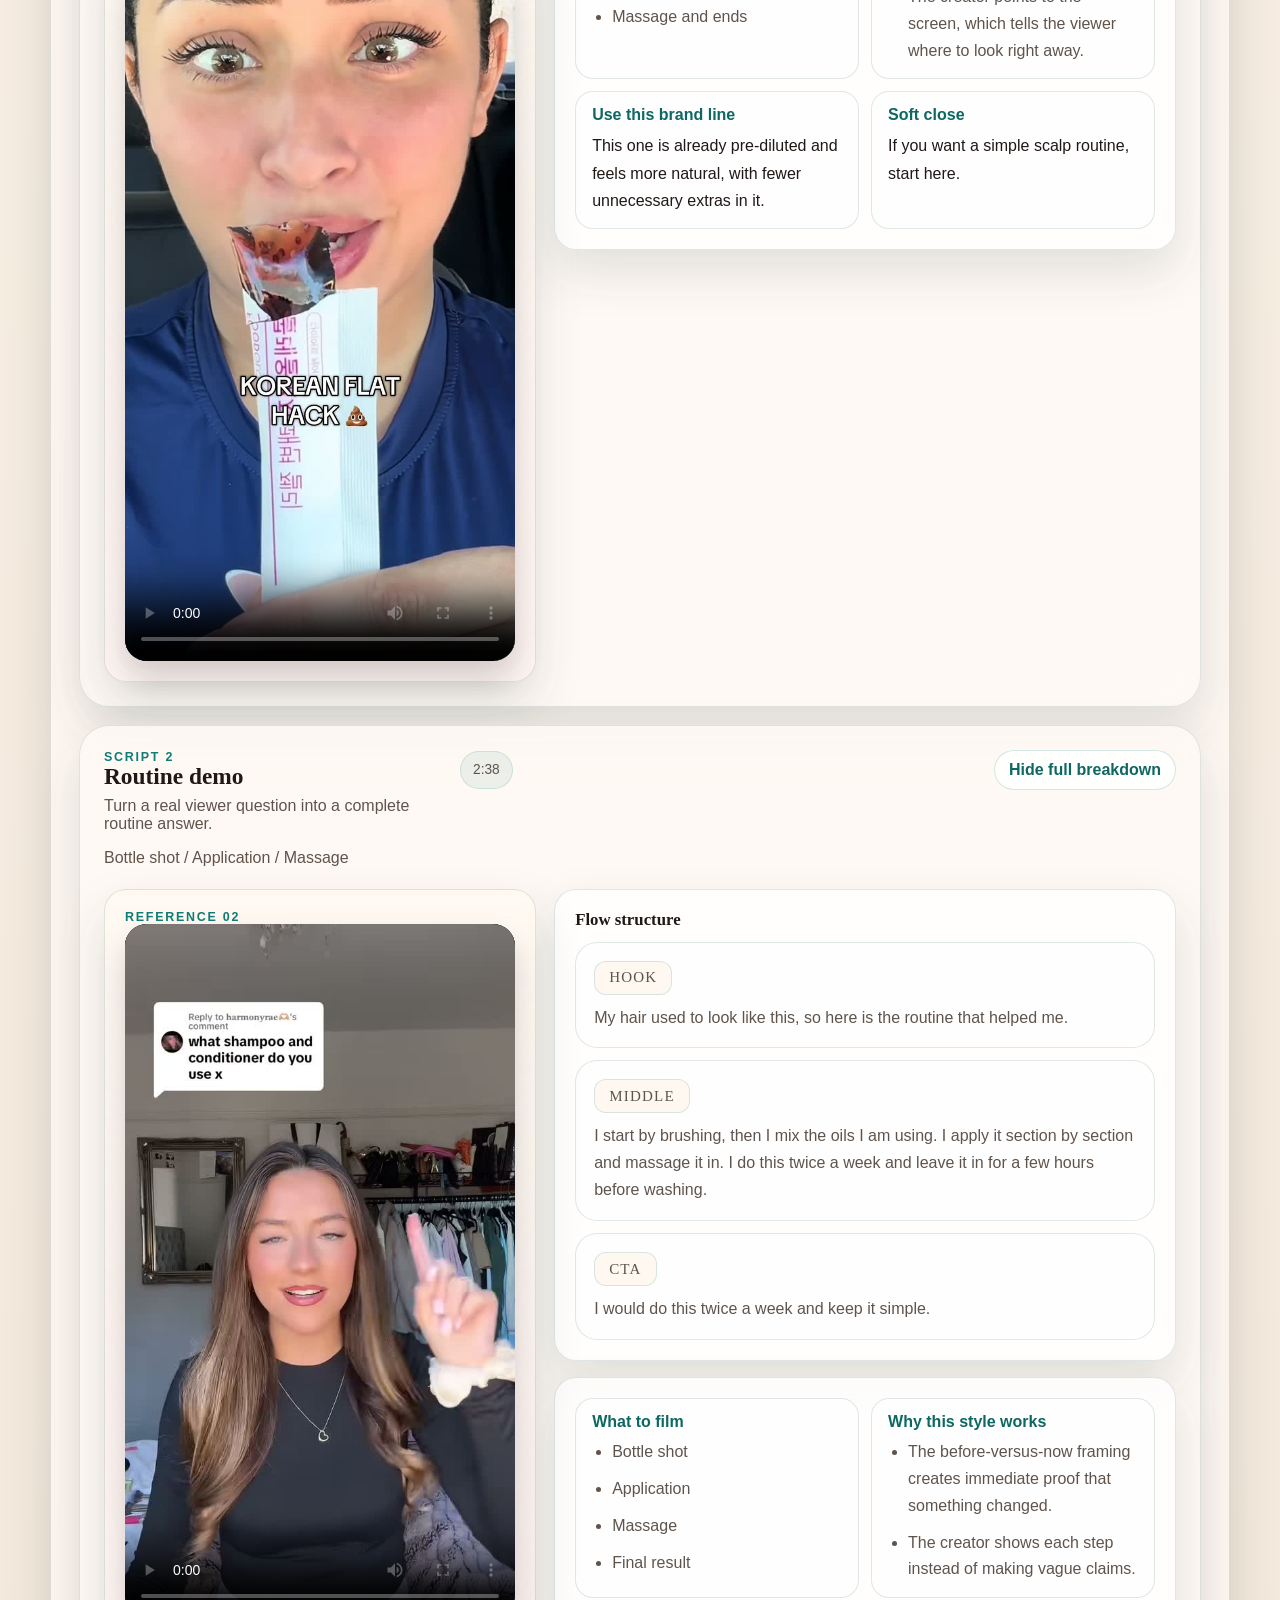
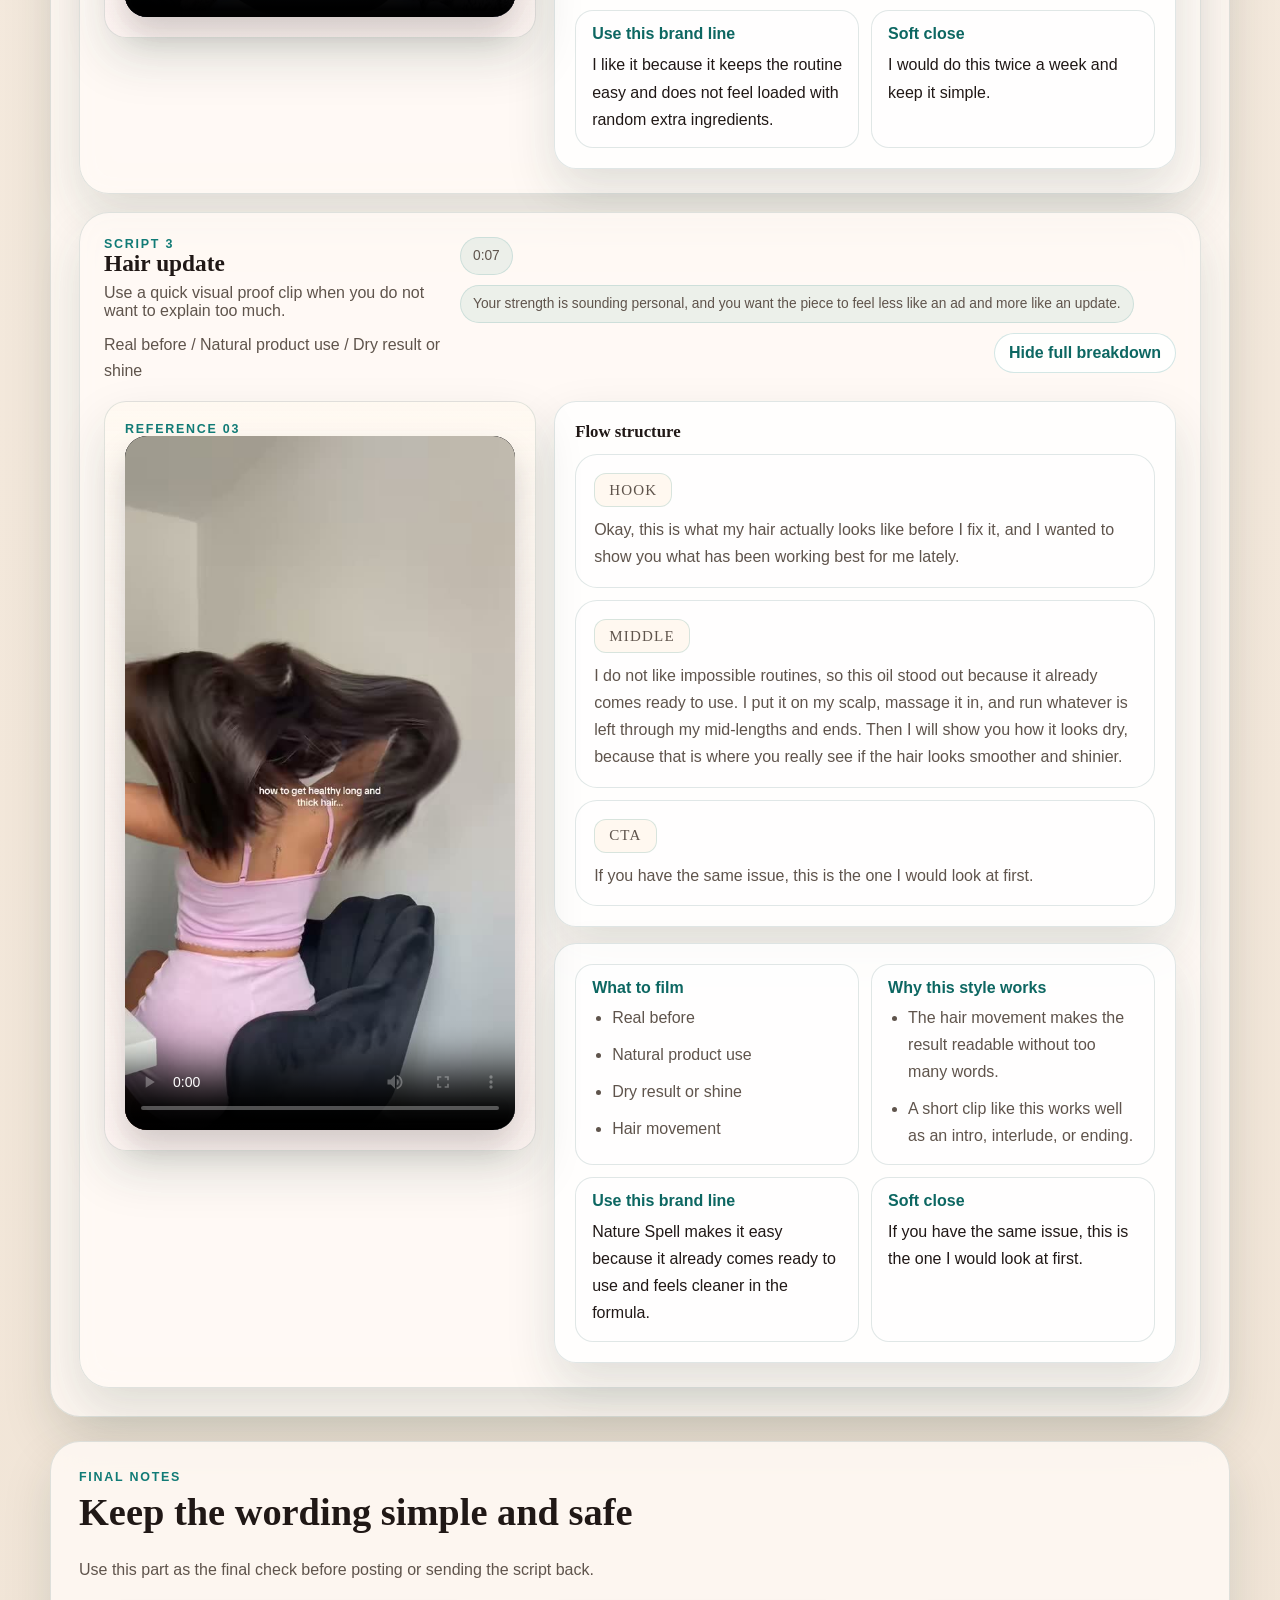
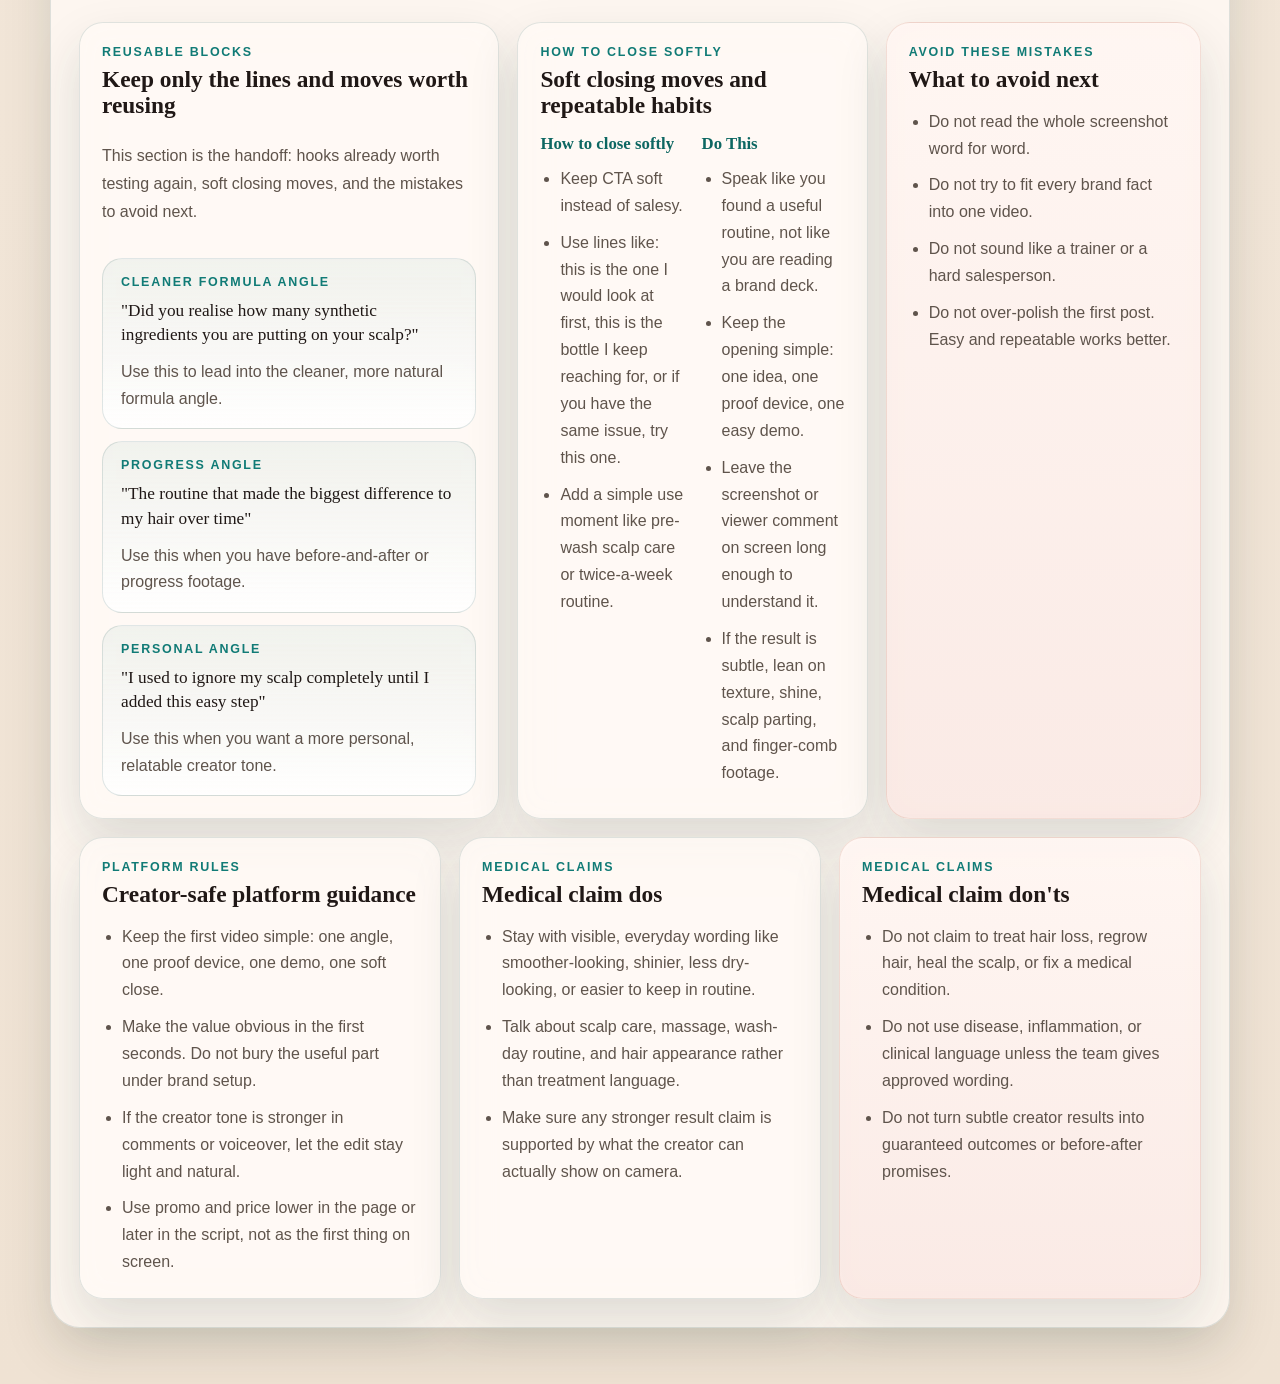
==== commit 0cb46b5c: "Simplify creator brief structure" ====
--- a/naturespell-site/index.html
+++ b/naturespell-site/index.html
@@ -23,7 +23,6 @@
           <p class="eyebrow" data-i18n="brandEyebrow"></p>
           <h1 data-layout="siteTitle"></h1>
           <p class="lede hero-lede" data-layout="siteIntro"></p>
-          <div class="hero-tag-grid" id="heroTags"></div>
         </div>
 
         <aside class="hero-side">
@@ -39,8 +38,6 @@
             <p class="eyebrow" data-i18n="guideEyebrow"></p>
             <h2 class="guide-title" data-i18n="guideTitle"></h2>
             <p class="guide-copy" data-i18n="guideBody"></p>
-            <p class="guide-note" data-i18n="guideNote"></p>
-            <div class="guide-pill-grid" id="guidePills"></div>
           </article>
         </aside>
       </header>
@@ -48,66 +45,13 @@
       <nav class="quick-nav" aria-label="Quick section navigation">
         <p class="eyebrow" data-layout="navEyebrow"></p>
         <div class="quick-nav-list">
-          <a class="quick-nav-link" href="#overview" data-nav="overview"></a>
           <a class="quick-nav-link" href="#how-to-film" data-nav="filming"></a>
           <a class="quick-nav-link" href="#styles" data-nav="styles"></a>
           <a class="quick-nav-link" href="#policy" data-nav="policy"></a>
         </div>
       </nav>
 
-      <section class="action-strip" aria-labelledby="actionStripTitle">
-        <div class="action-strip-head">
-          <p class="eyebrow" data-layout="actionEyebrow"></p>
-          <h2 id="actionStripTitle" class="action-strip-title" data-layout="actionTitle"></h2>
-        </div>
-        <div class="action-strip-grid" id="actionCards"></div>
-      </section>
-
       <main id="mainContent">
-        <section class="section" id="overview">
-          <div class="section-heading">
-            <p class="eyebrow" data-layout="overviewEyebrow"></p>
-            <h2 data-layout="overviewTitle"></h2>
-            <p class="section-copy" data-layout="overviewIntro"></p>
-          </div>
-
-          <div class="overview-grid">
-            <article class="panel">
-              <div class="panel-header">
-                <p class="mini-label" data-layout="payoutTitle"></p>
-                <h3 data-i18n="offerTitle"></h3>
-                <p class="panel-copy" data-i18n="offerIntro"></p>
-              </div>
-              <div class="offer-grid compact-grid" id="offerCards"></div>
-            </article>
-
-            <article class="panel">
-              <div class="panel-header">
-                <p class="mini-label" data-i18n="productIntroEyebrow"></p>
-                <h3 data-i18n="productIntroTitle"></h3>
-              </div>
-              <ul id="productIntroList"></ul>
-
-              <div class="promo-box">
-                <p class="mini-label" data-i18n="promoEyebrow"></p>
-                <p class="promo-title" data-i18n="promoTitle"></p>
-                <p class="panel-copy" data-i18n="promoIntro"></p>
-                <ul id="promoList"></ul>
-              </div>
-            </article>
-
-            <article class="panel panel-teal">
-              <div class="panel-header">
-                <p class="mini-label" data-layout="benchmarkEyebrow"></p>
-                <h3 data-layout="benchmarkTitle"></h3>
-              </div>
-              <p class="panel-copy" data-layout="benchmarkIntro"></p>
-              <a class="creator-link" id="benchmarkLink" href="https://www.tiktok.com/@fleureleanorgreen" target="_blank" rel="noreferrer noopener"></a>
-              <ul id="benchmarkList"></ul>
-            </article>
-          </div>
-        </section>
-
         <section class="section" id="how-to-film">
           <div class="section-heading">
             <p class="eyebrow" data-layout="compareEyebrow"></p>
--- a/naturespell-site/styles.css
+++ b/naturespell-site/styles.css
@@ -87,9 +87,9 @@
 
 .hero {
   display: grid;
-  grid-template-columns: minmax(0, 0.9fr) minmax(420px, 1.1fr);
-  gap: 24px;
-  padding: 28px;
+  grid-template-columns: minmax(0, 1.08fr) minmax(320px, 0.92fr);
+  gap: 20px;
+  padding: 24px;
 }
 
 .section {
@@ -379,9 +379,9 @@
 }
 
 .guide-card {
-  padding: 24px;
-  border-radius: var(--radius-xl);
-  background: linear-gradient(180deg, rgba(17, 123, 118, 0.92), rgba(70, 147, 141, 0.96));
+  padding: 20px;
+  border-radius: 24px;
+  background: linear-gradient(180deg, rgba(17, 123, 118, 0.9), rgba(48, 126, 121, 0.96));
   border: 1px solid rgba(255, 255, 255, 0.1);
   box-shadow: var(--shadow);
   color: var(--cream);
@@ -395,27 +395,7 @@
 }
 
 .guide-title {
-  font-size: clamp(1.58rem, 2vw, 2rem);
-}
-
-.guide-note {
-  margin-top: 12px;
-  color: rgba(255, 248, 239, 0.76);
-}
-
-.guide-pill-grid {
-  display: grid;
-  grid-template-columns: repeat(3, minmax(0, 1fr));
-  gap: 12px;
-  margin-top: 18px;
-}
-
-.guide-pill {
-  padding: 14px 16px;
-  border-radius: 18px;
-  background: rgba(255, 255, 255, 0.1);
-  border: 1px solid rgba(255, 255, 255, 0.12);
-  line-height: 1.6;
+  font-size: clamp(1.34rem, 1.9vw, 1.72rem);
 }
 
 .section {
